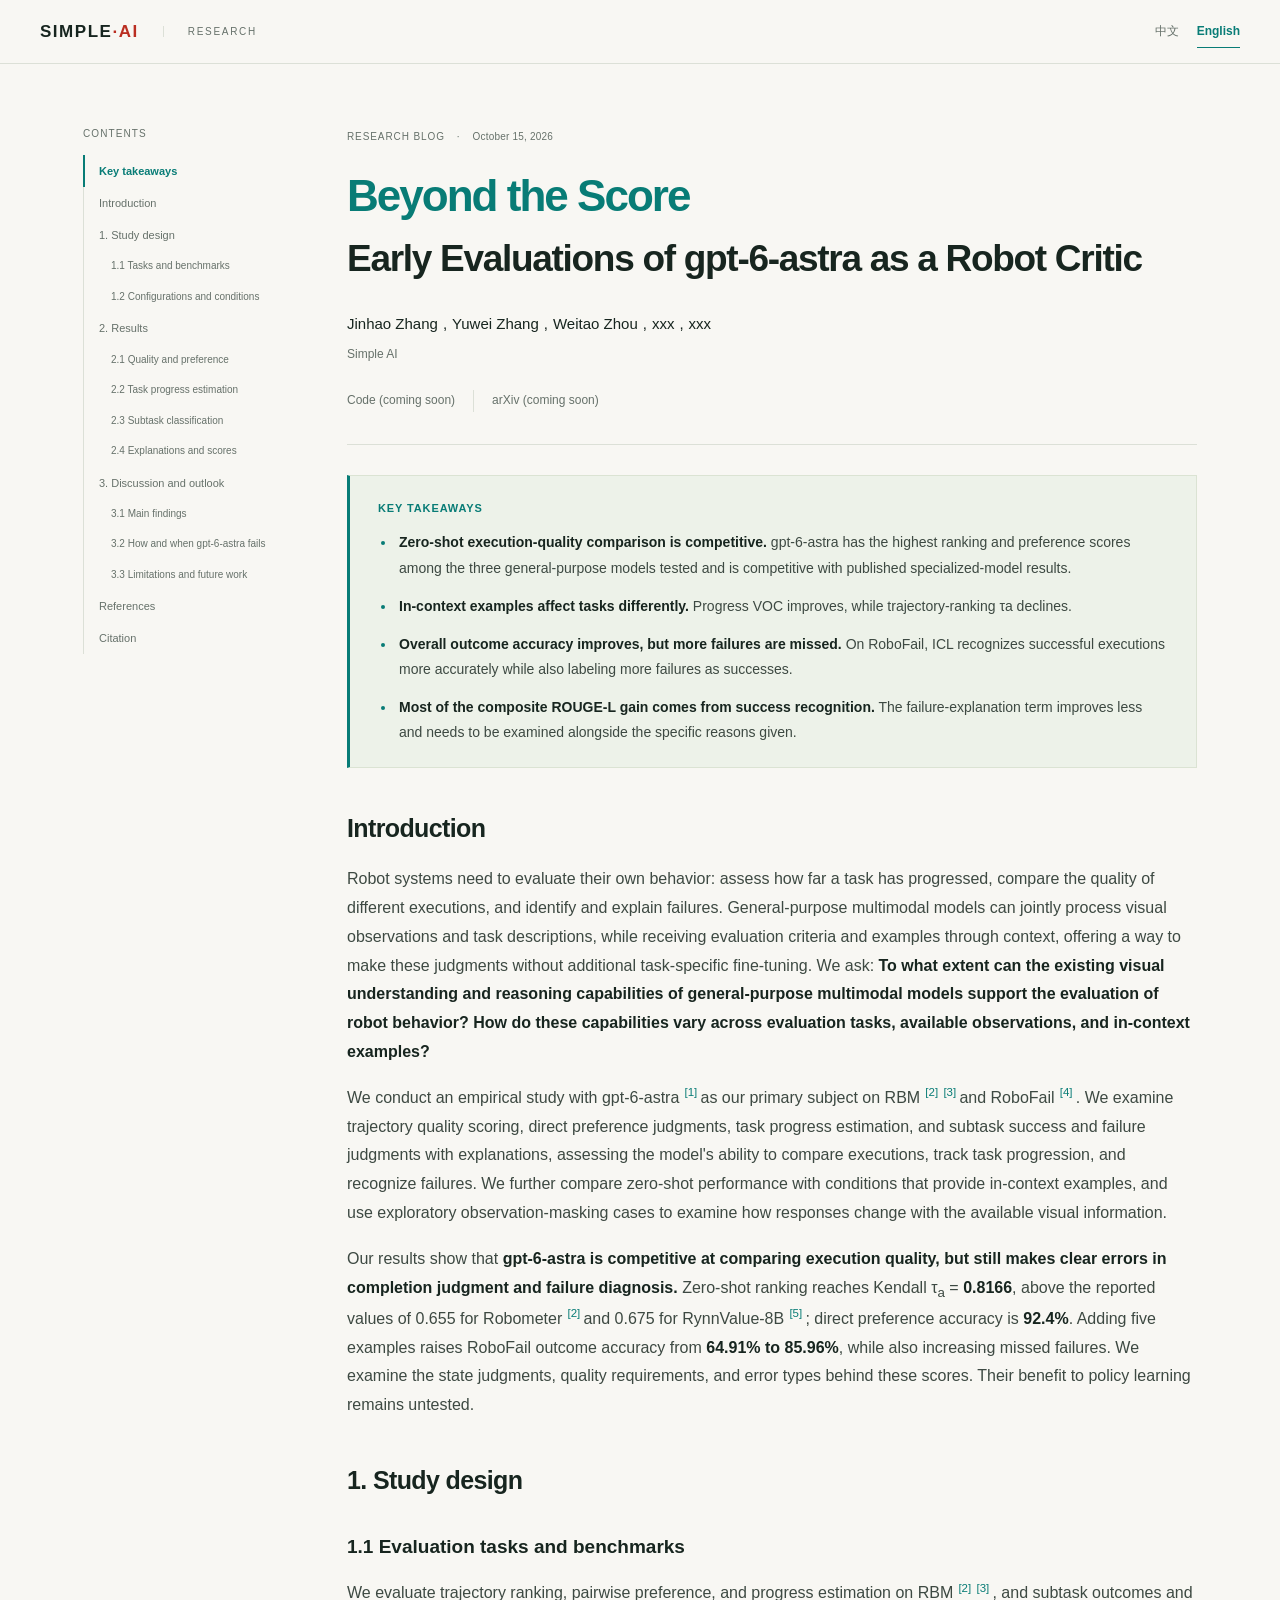
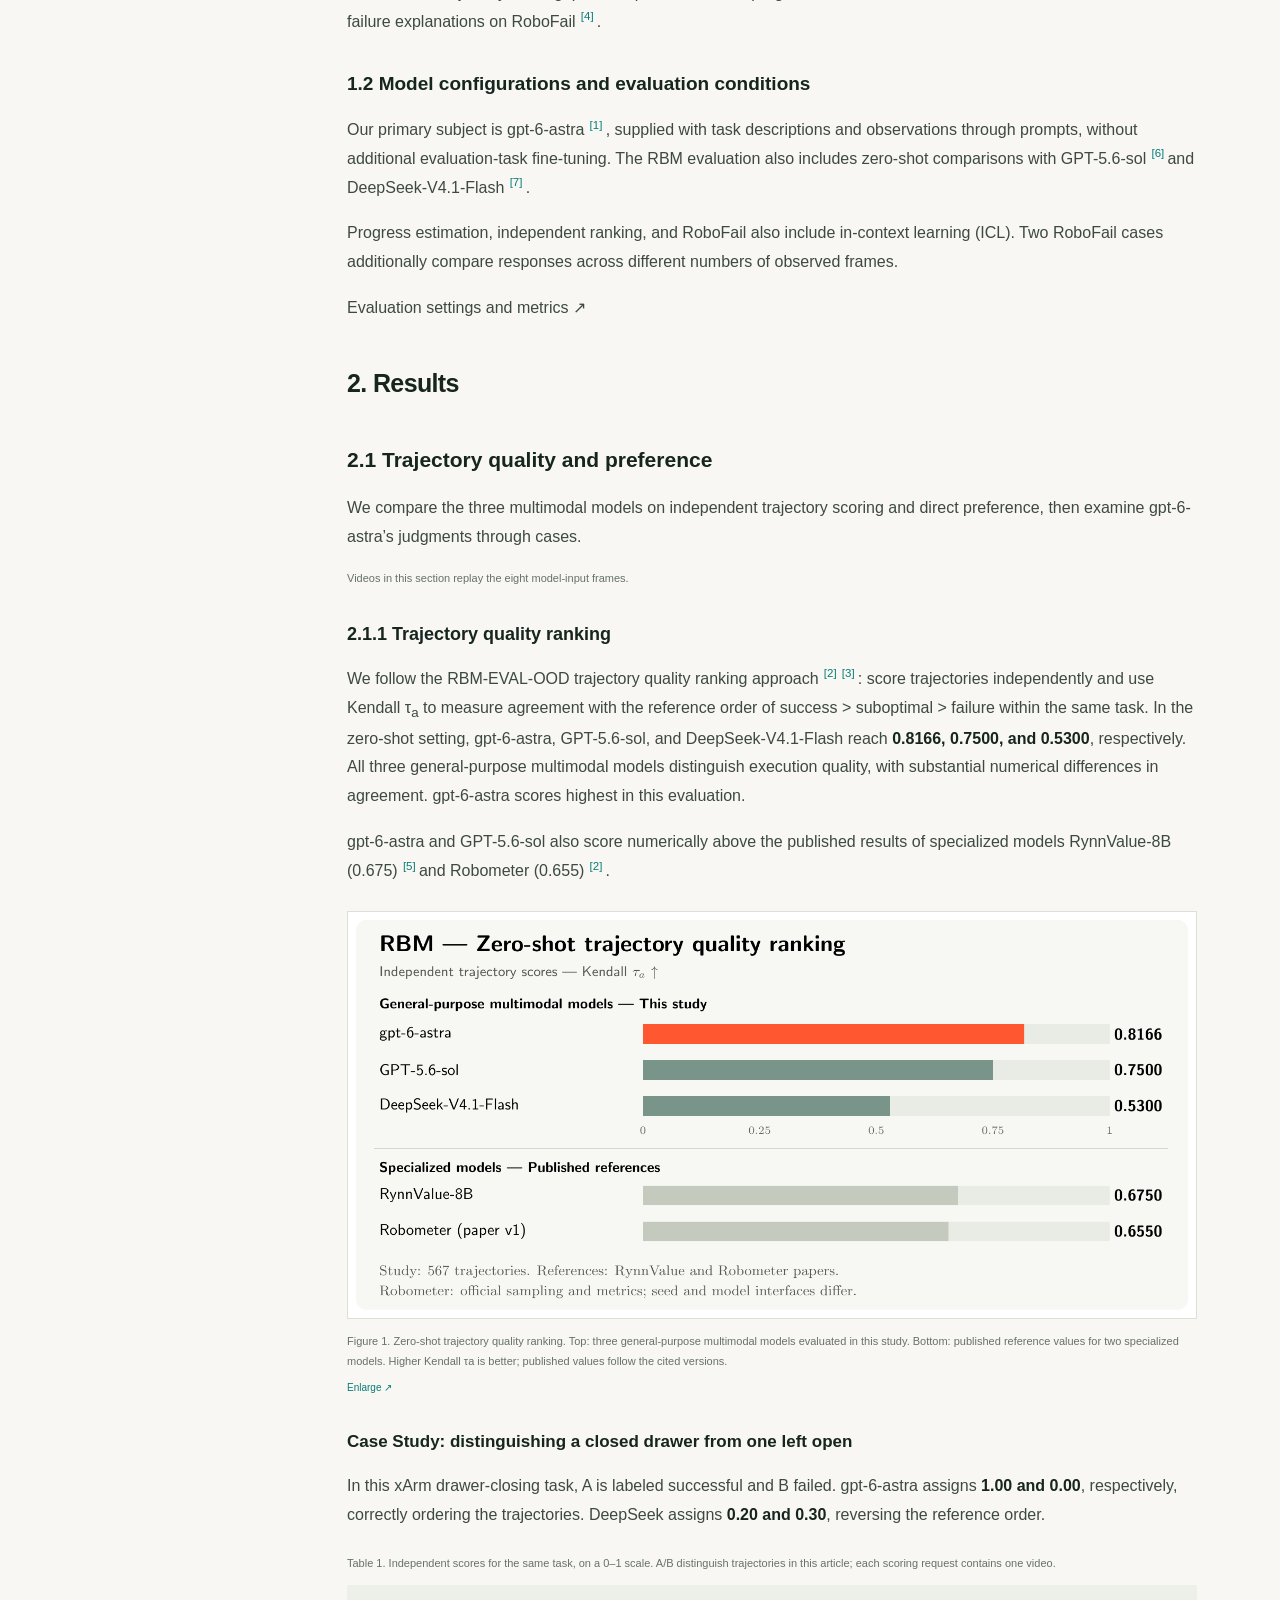
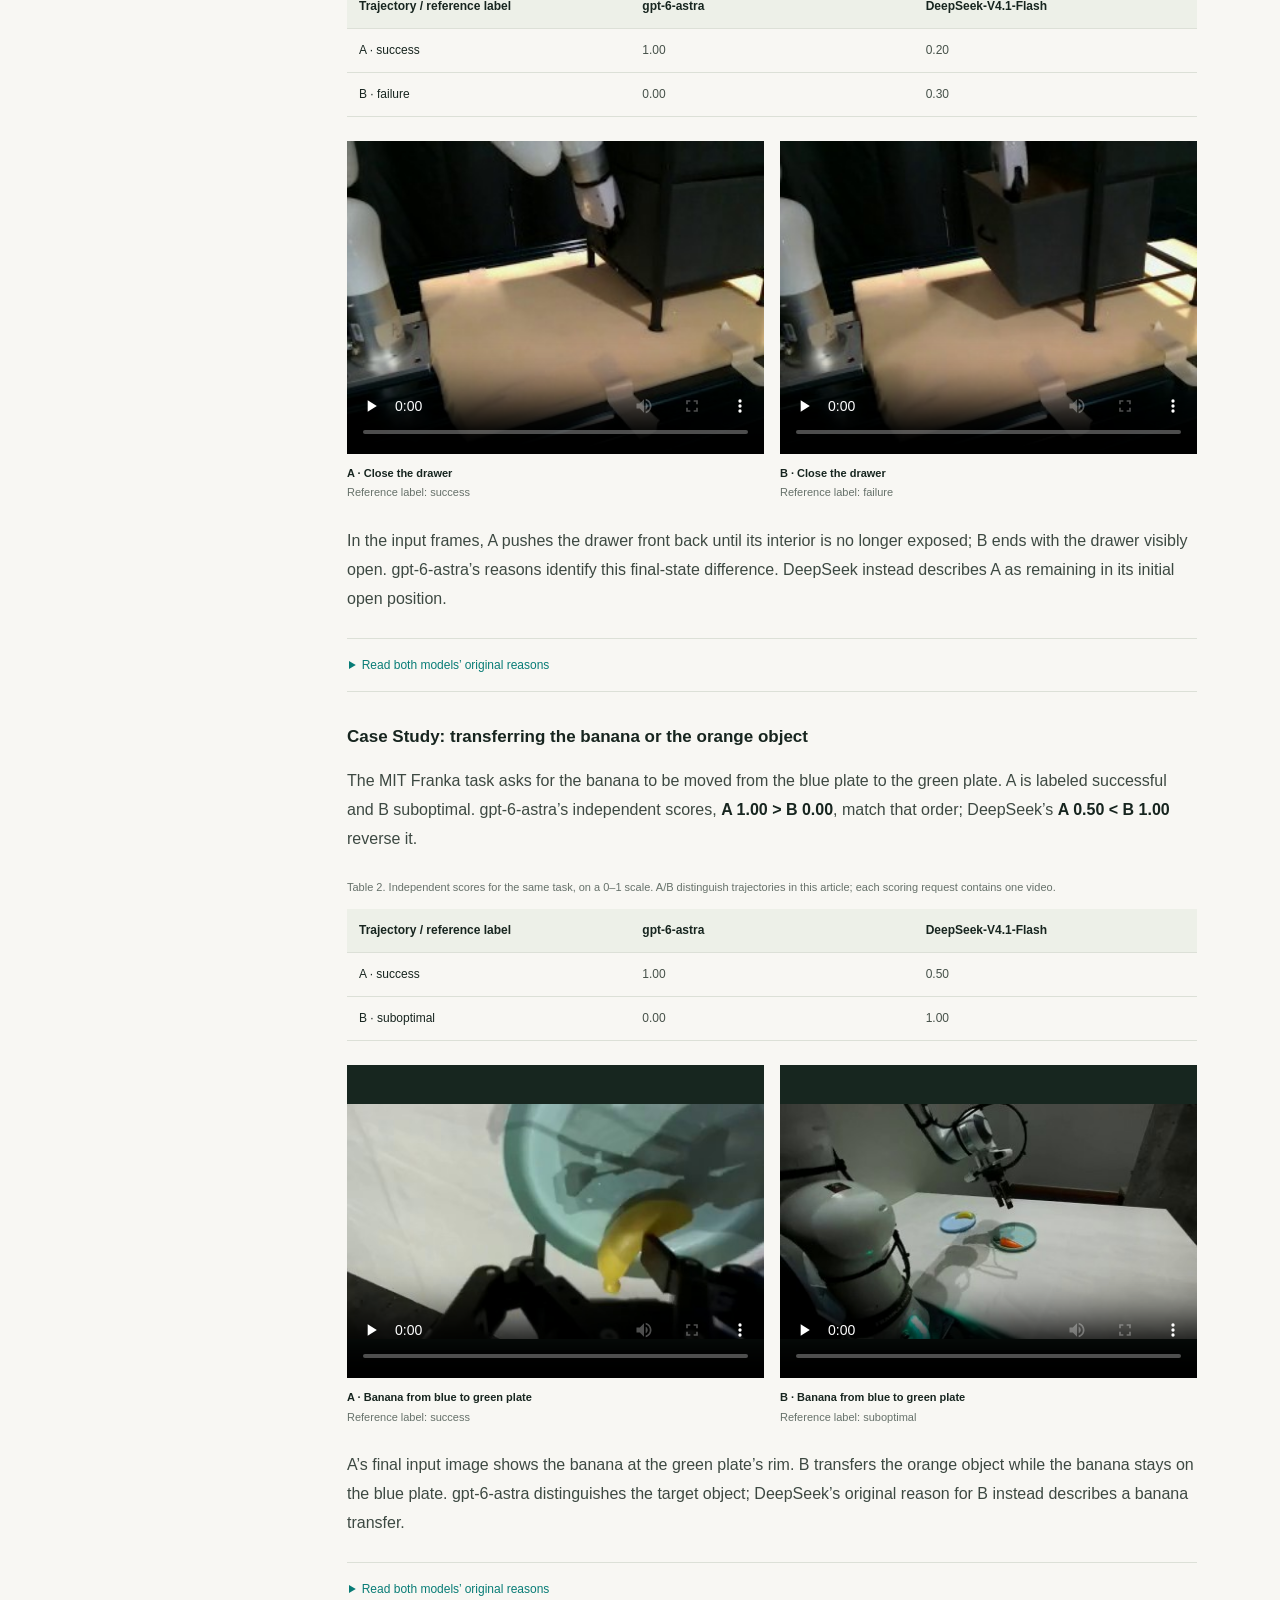
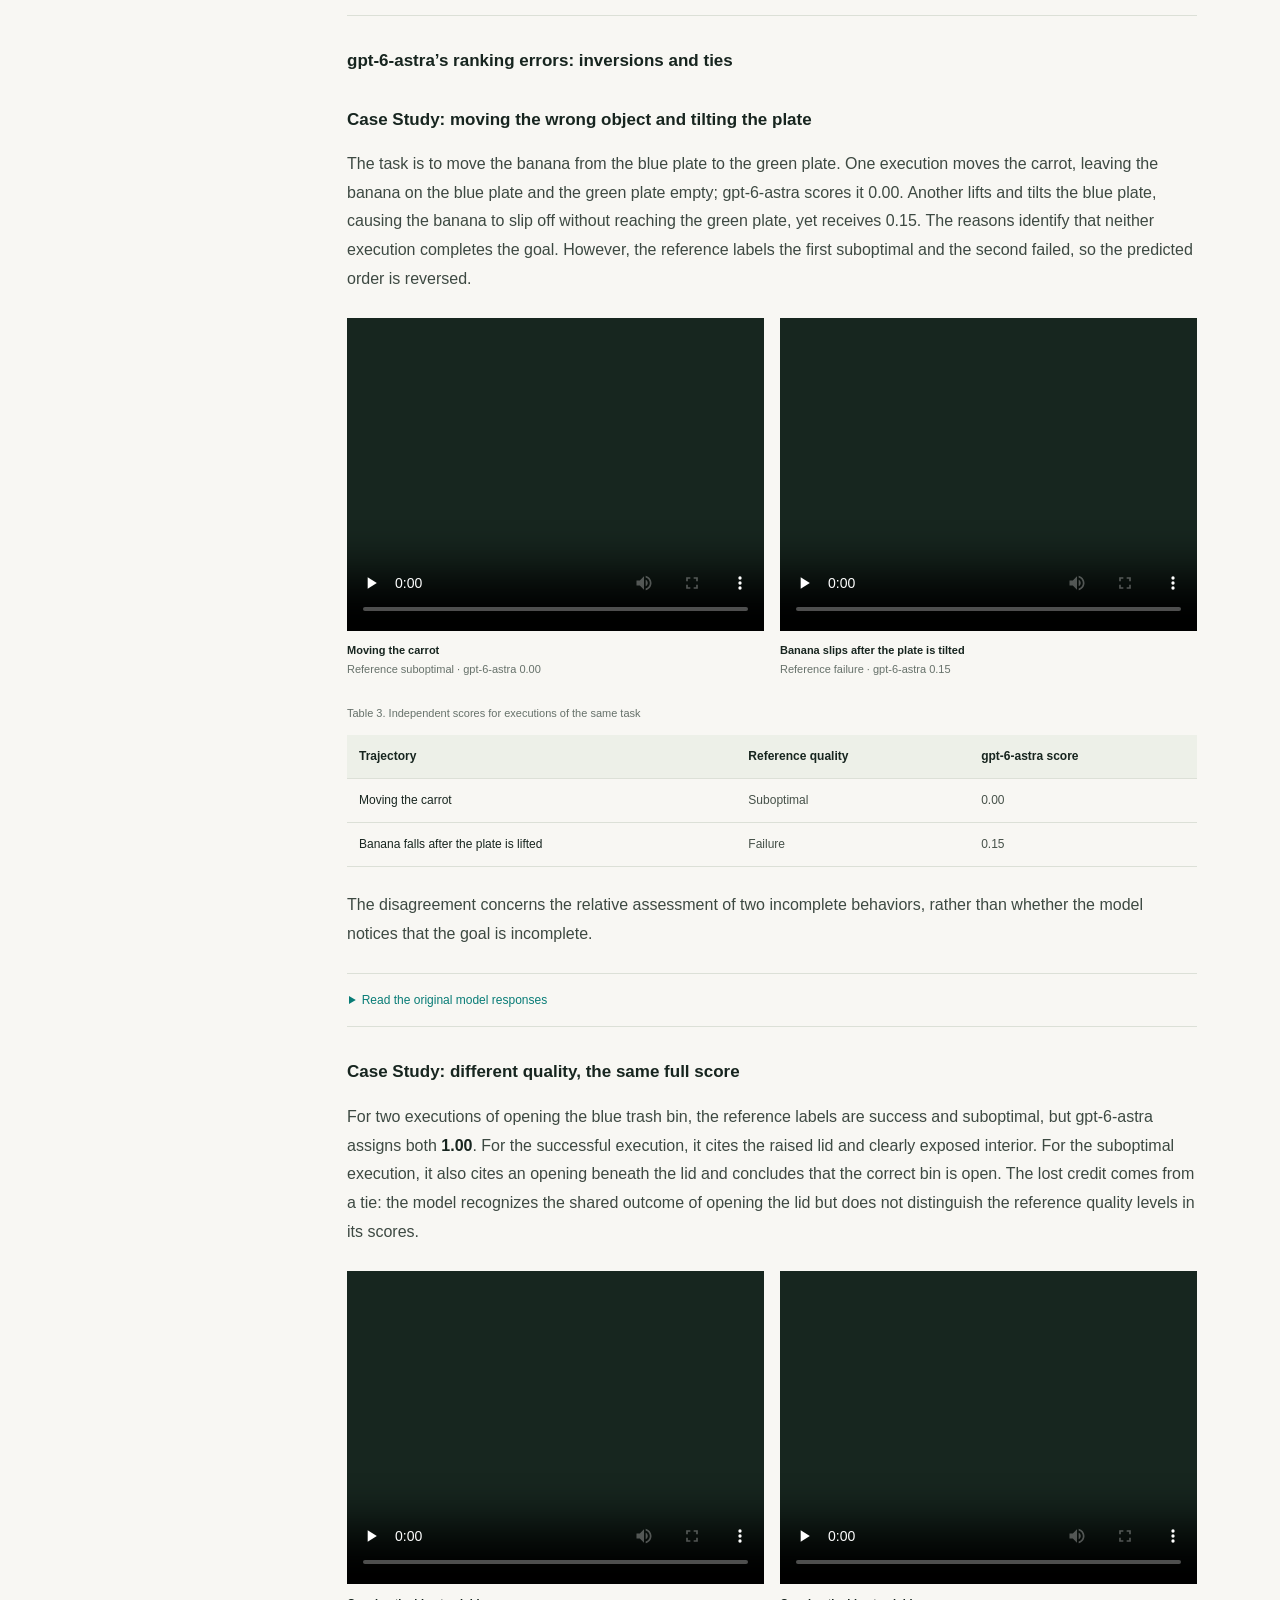
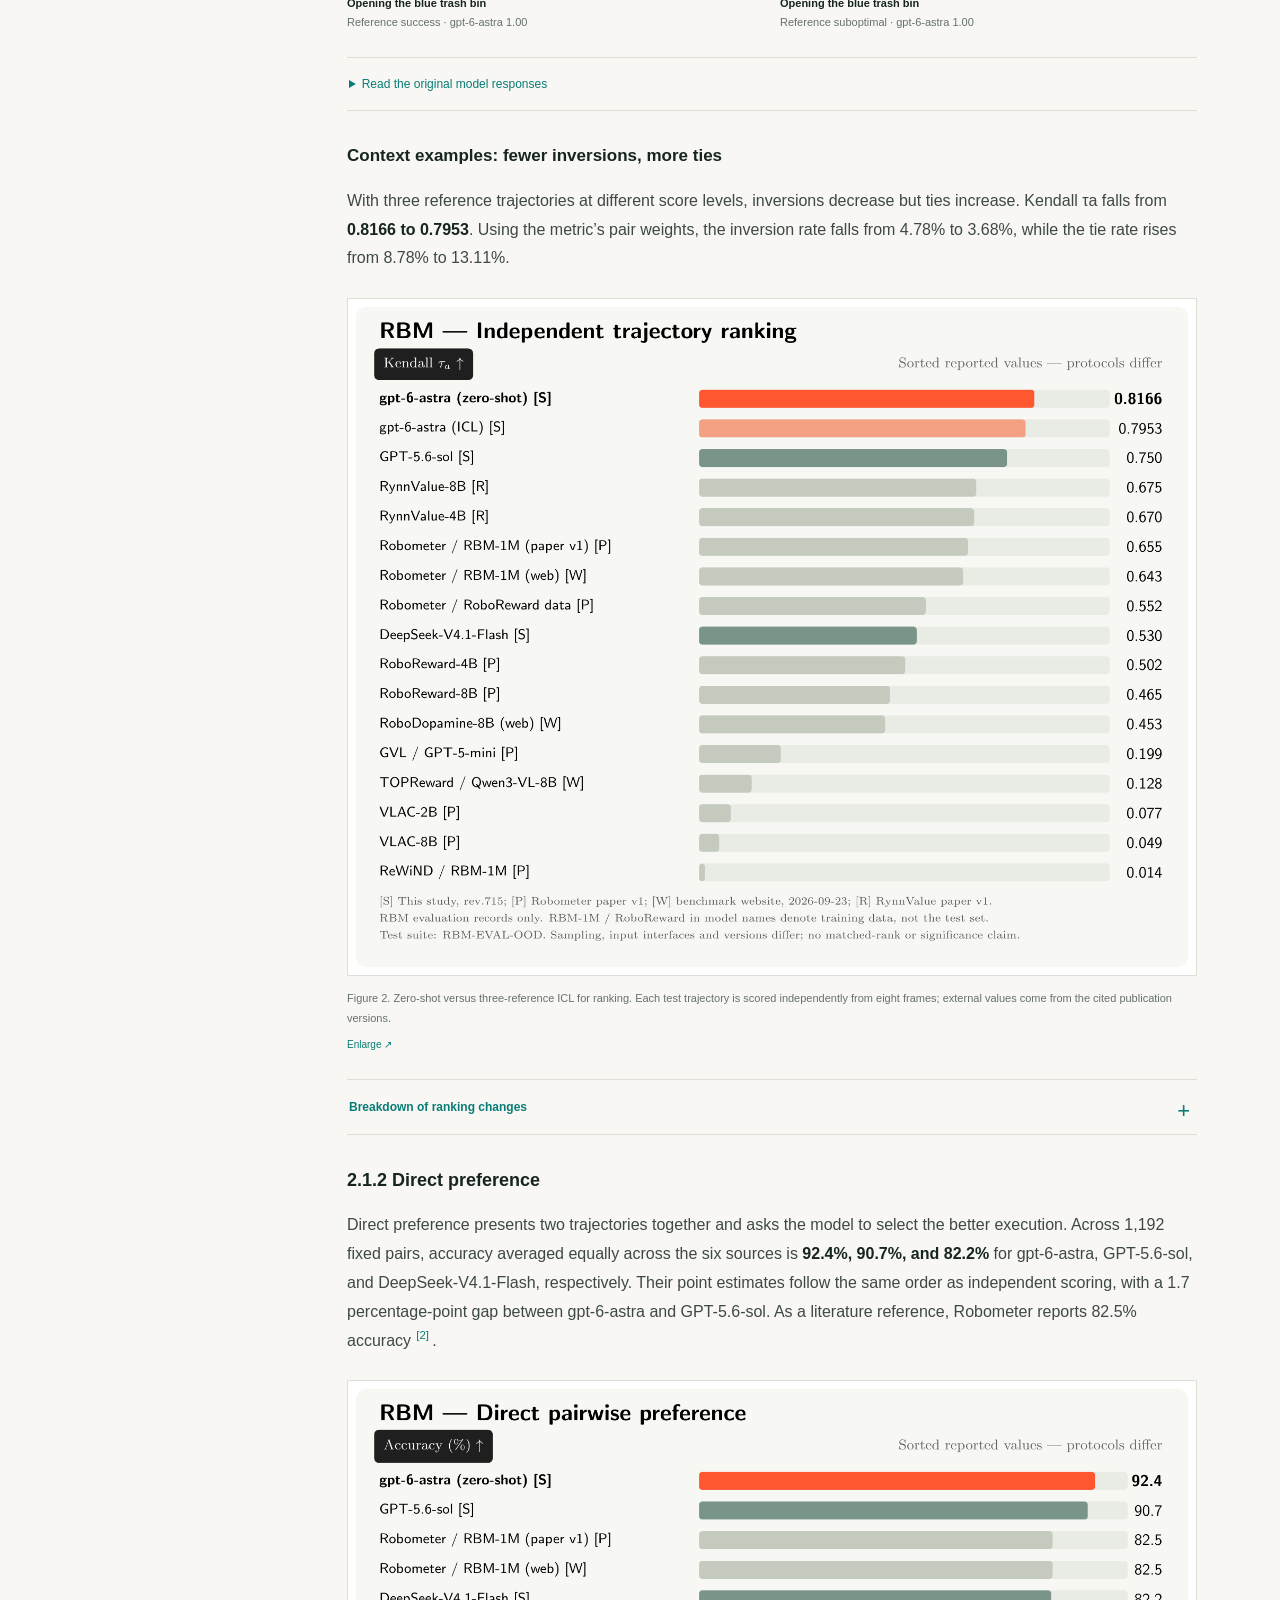
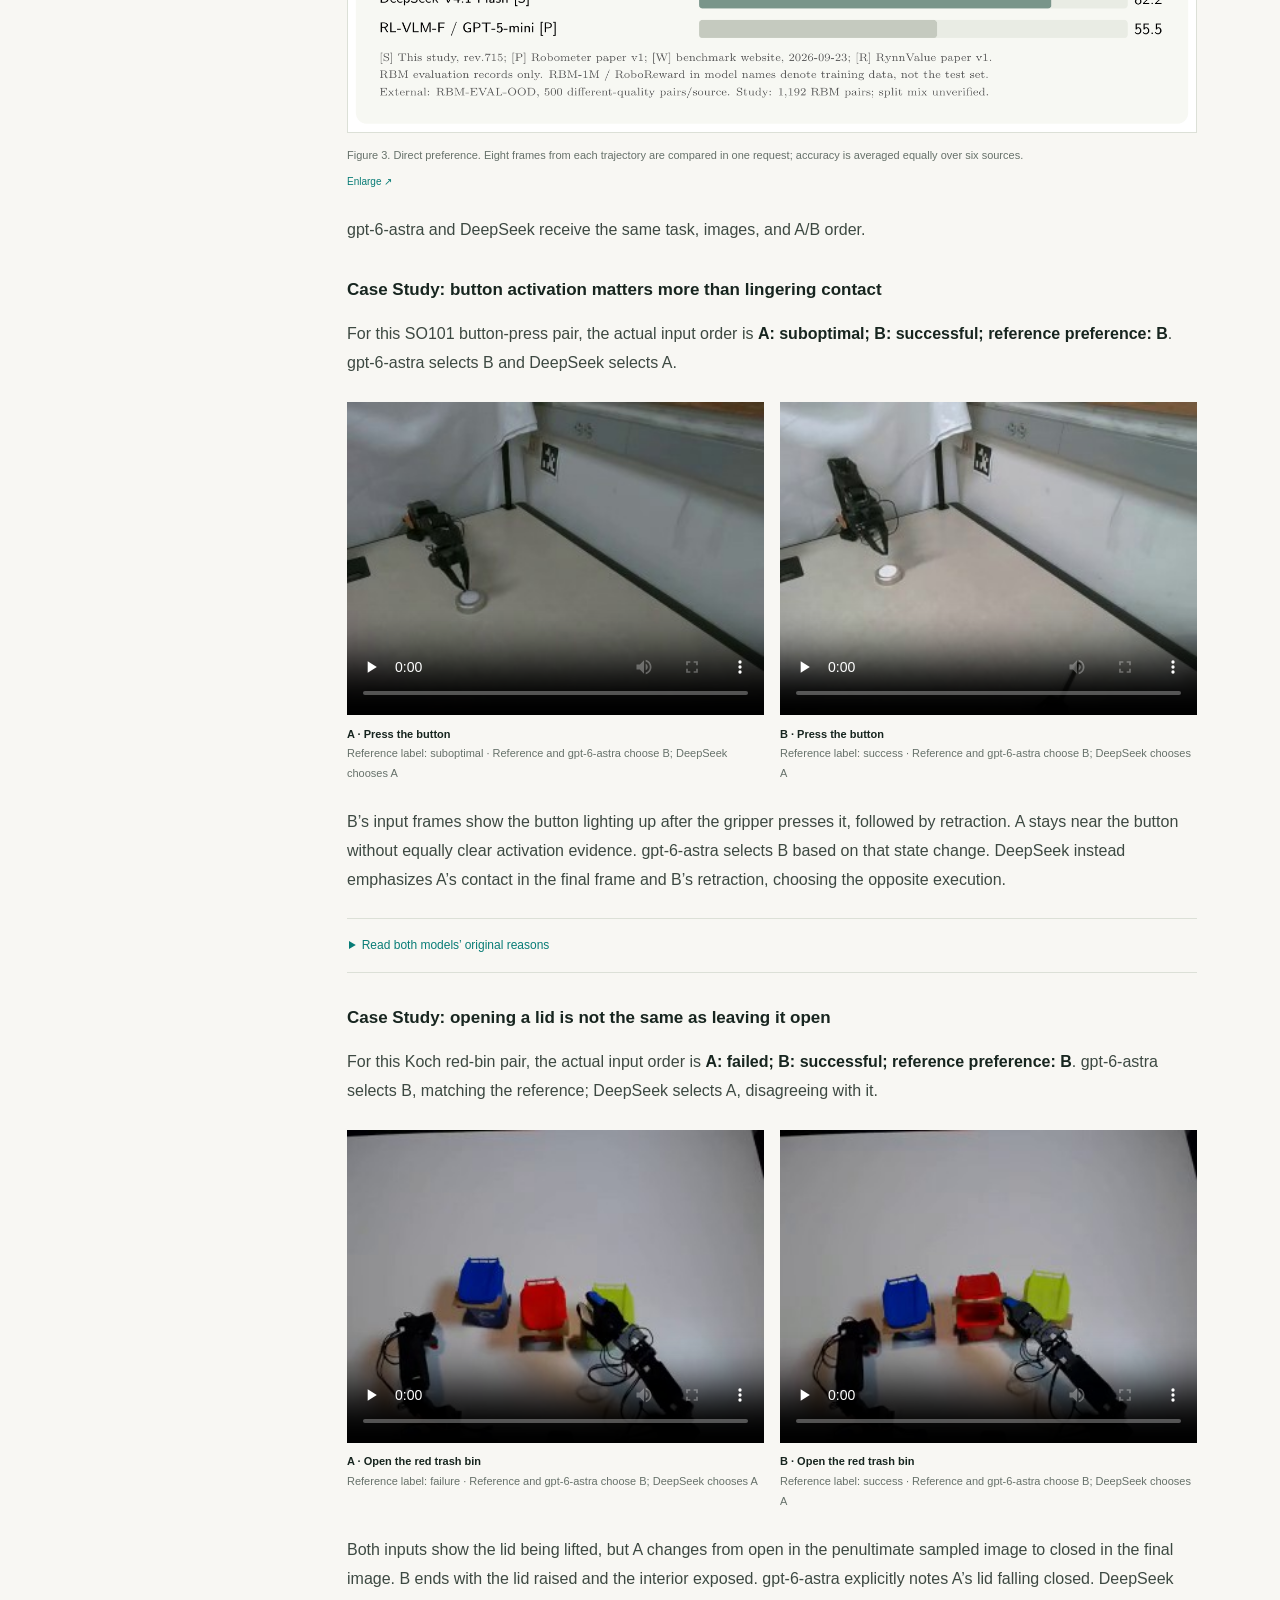
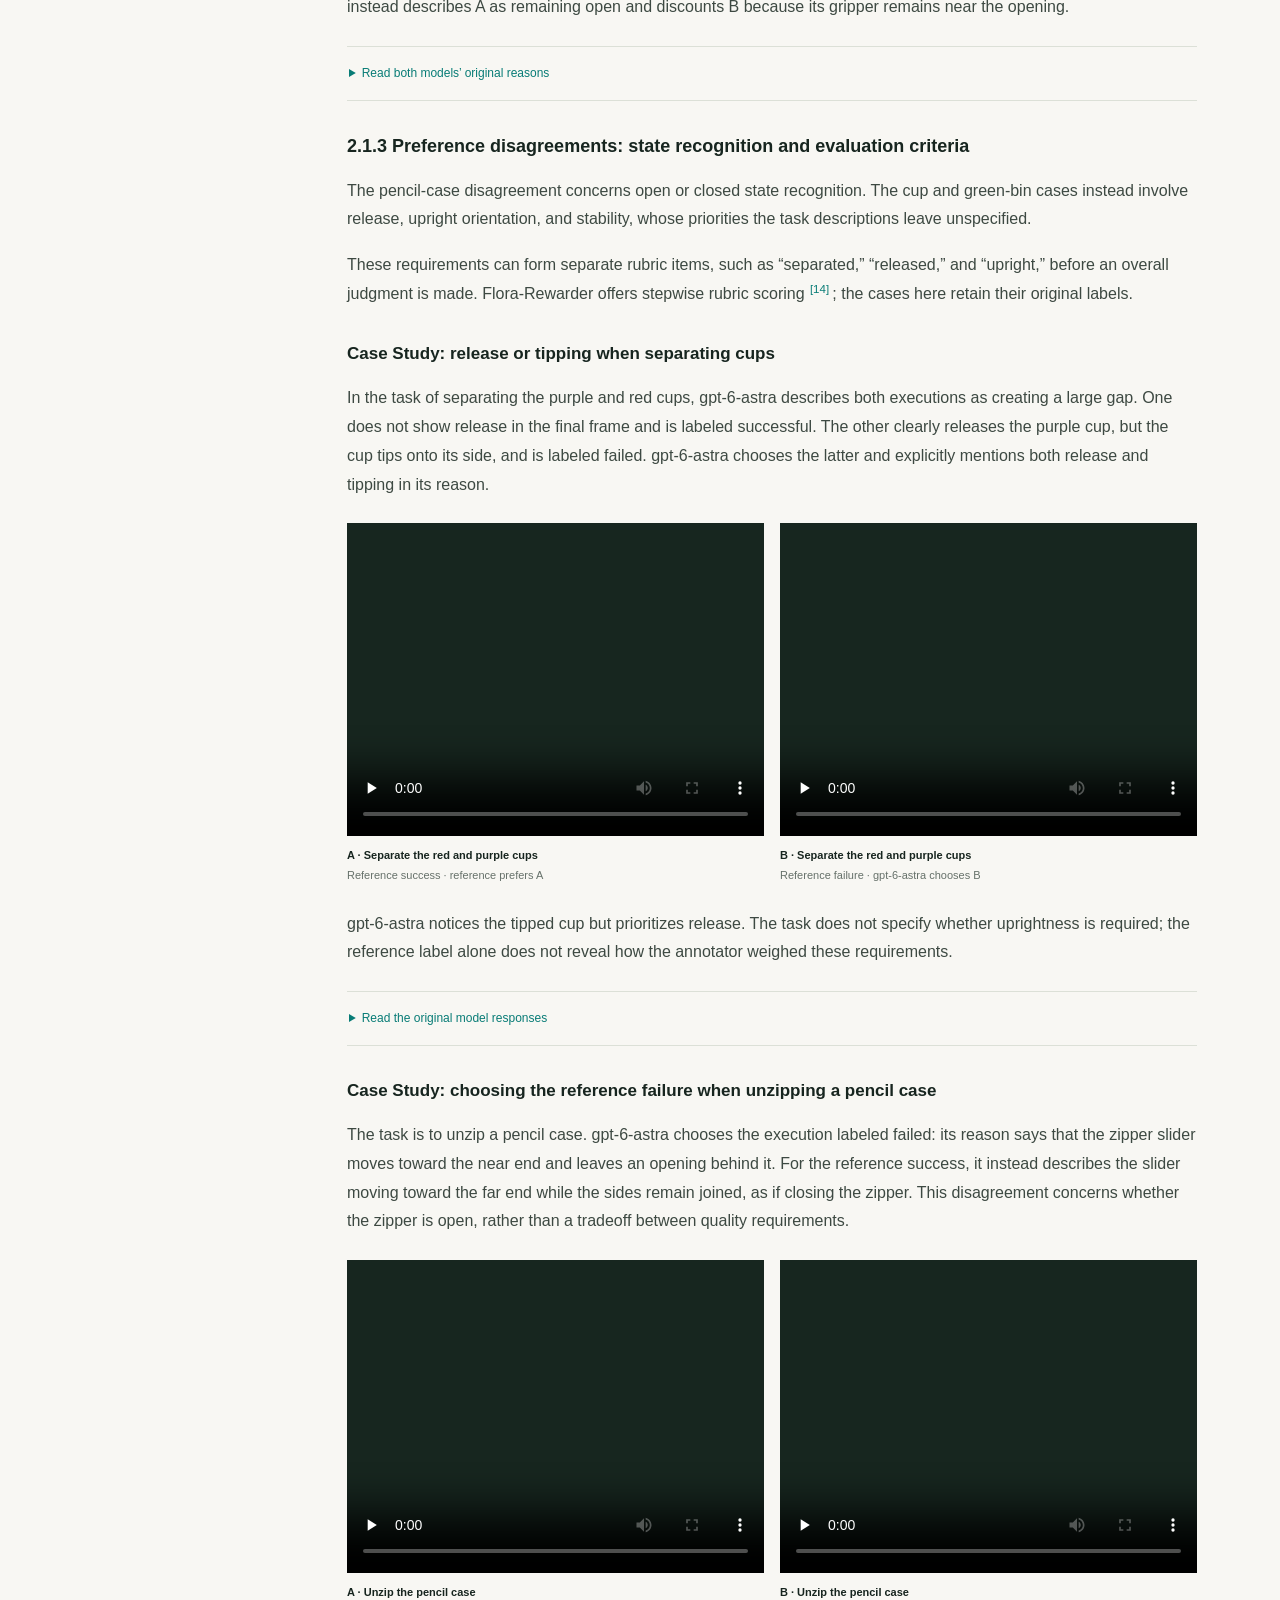
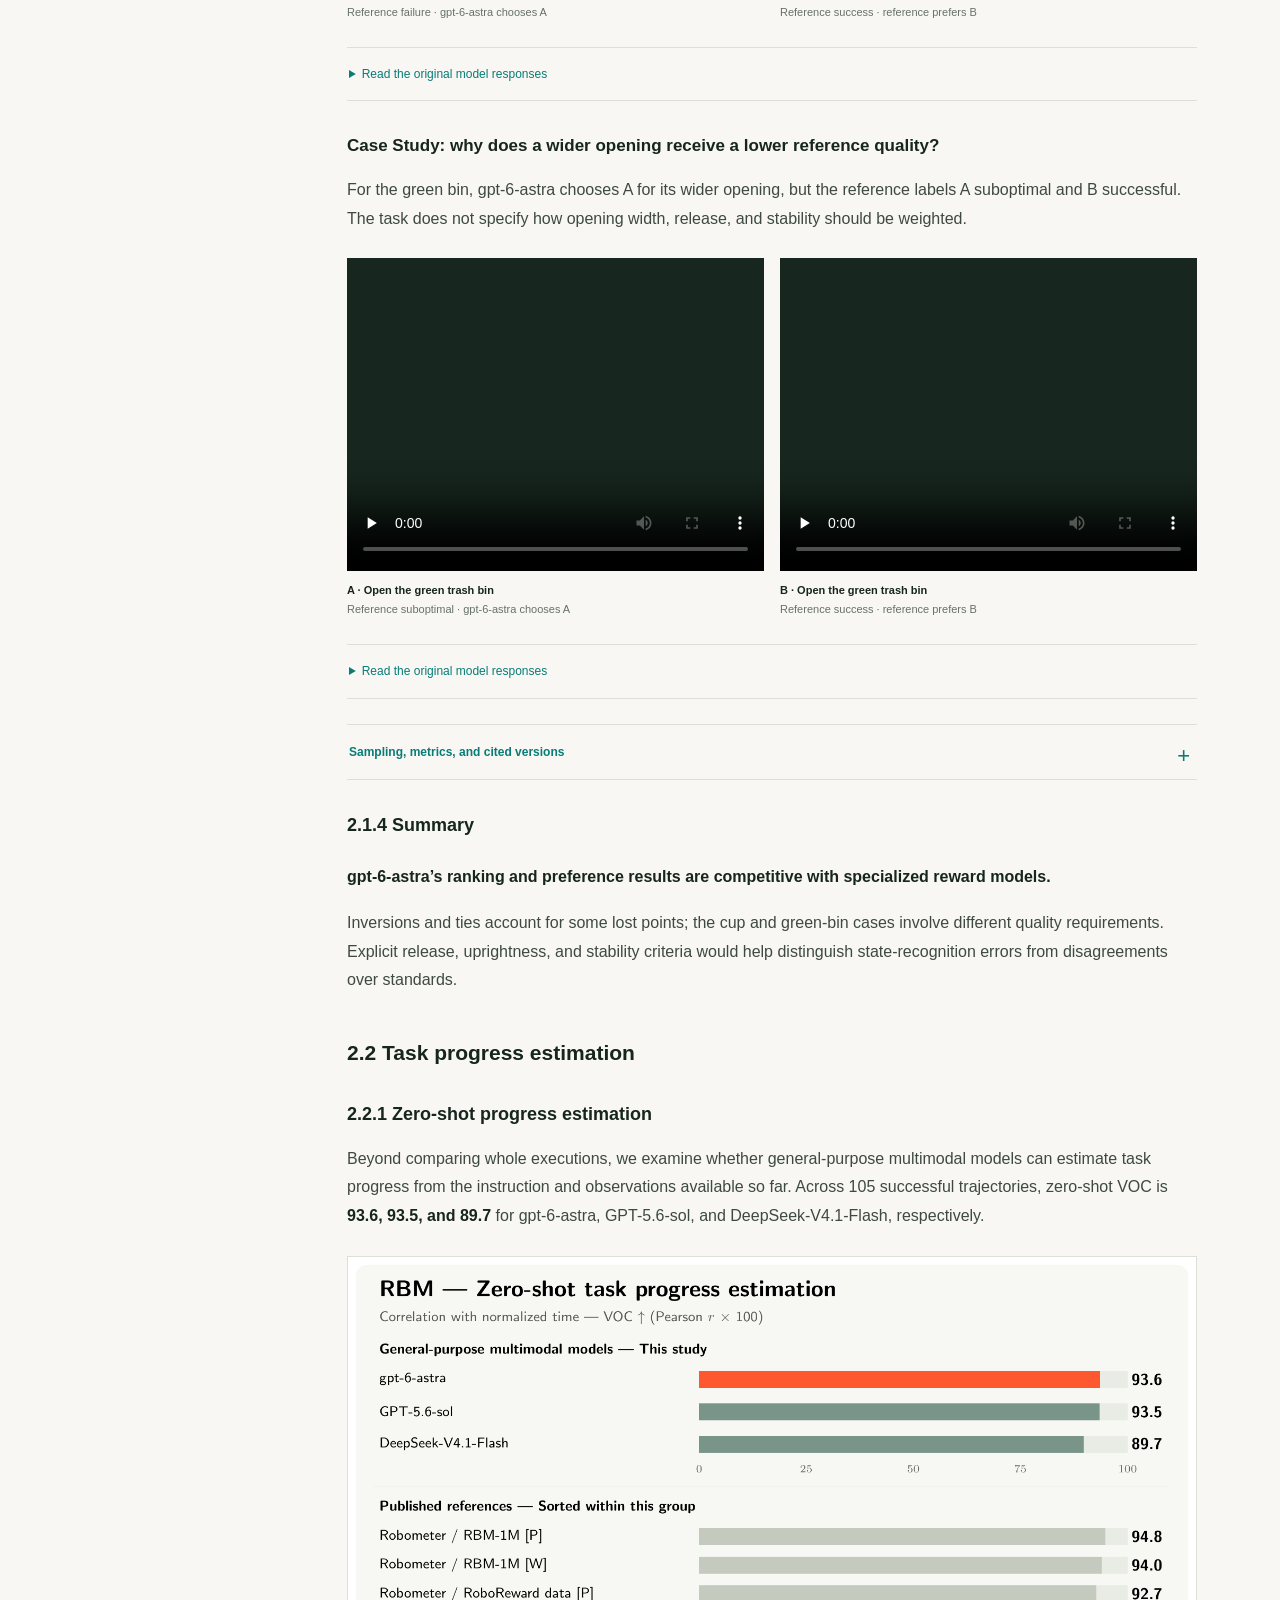
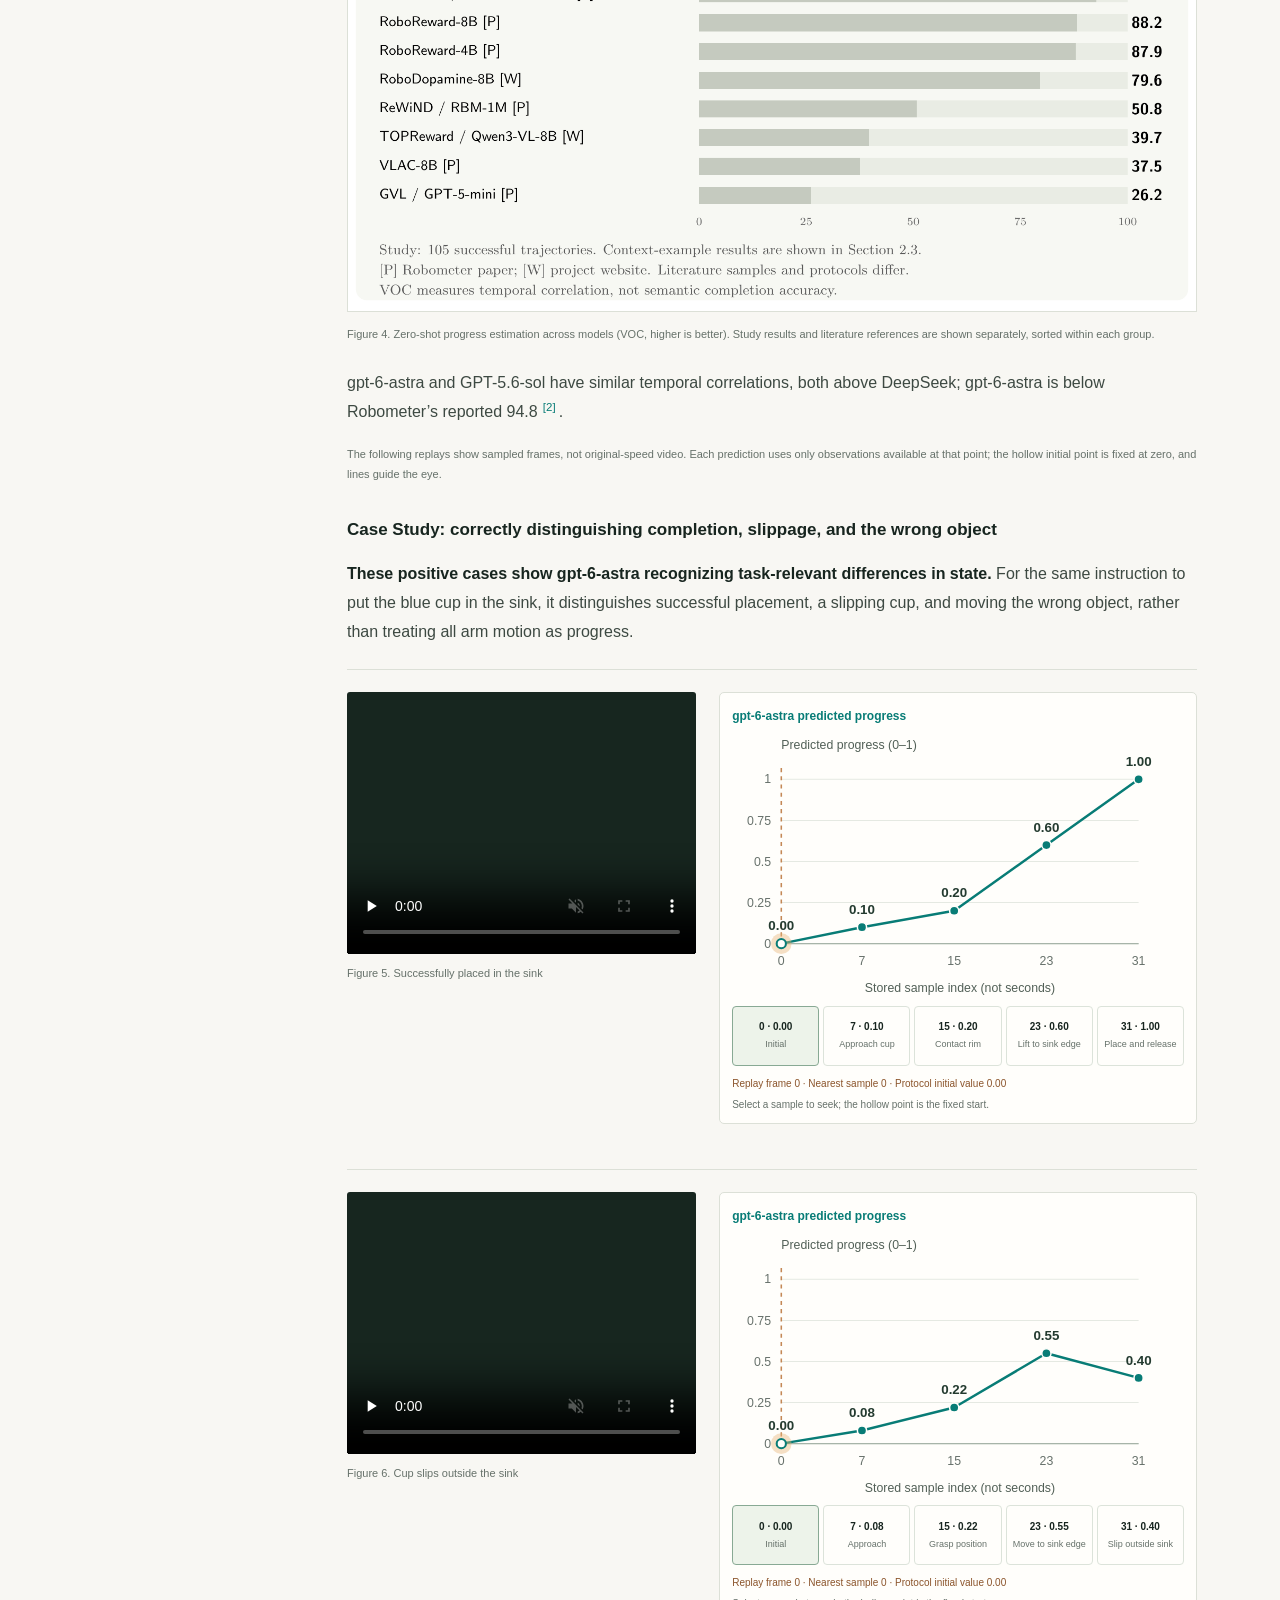
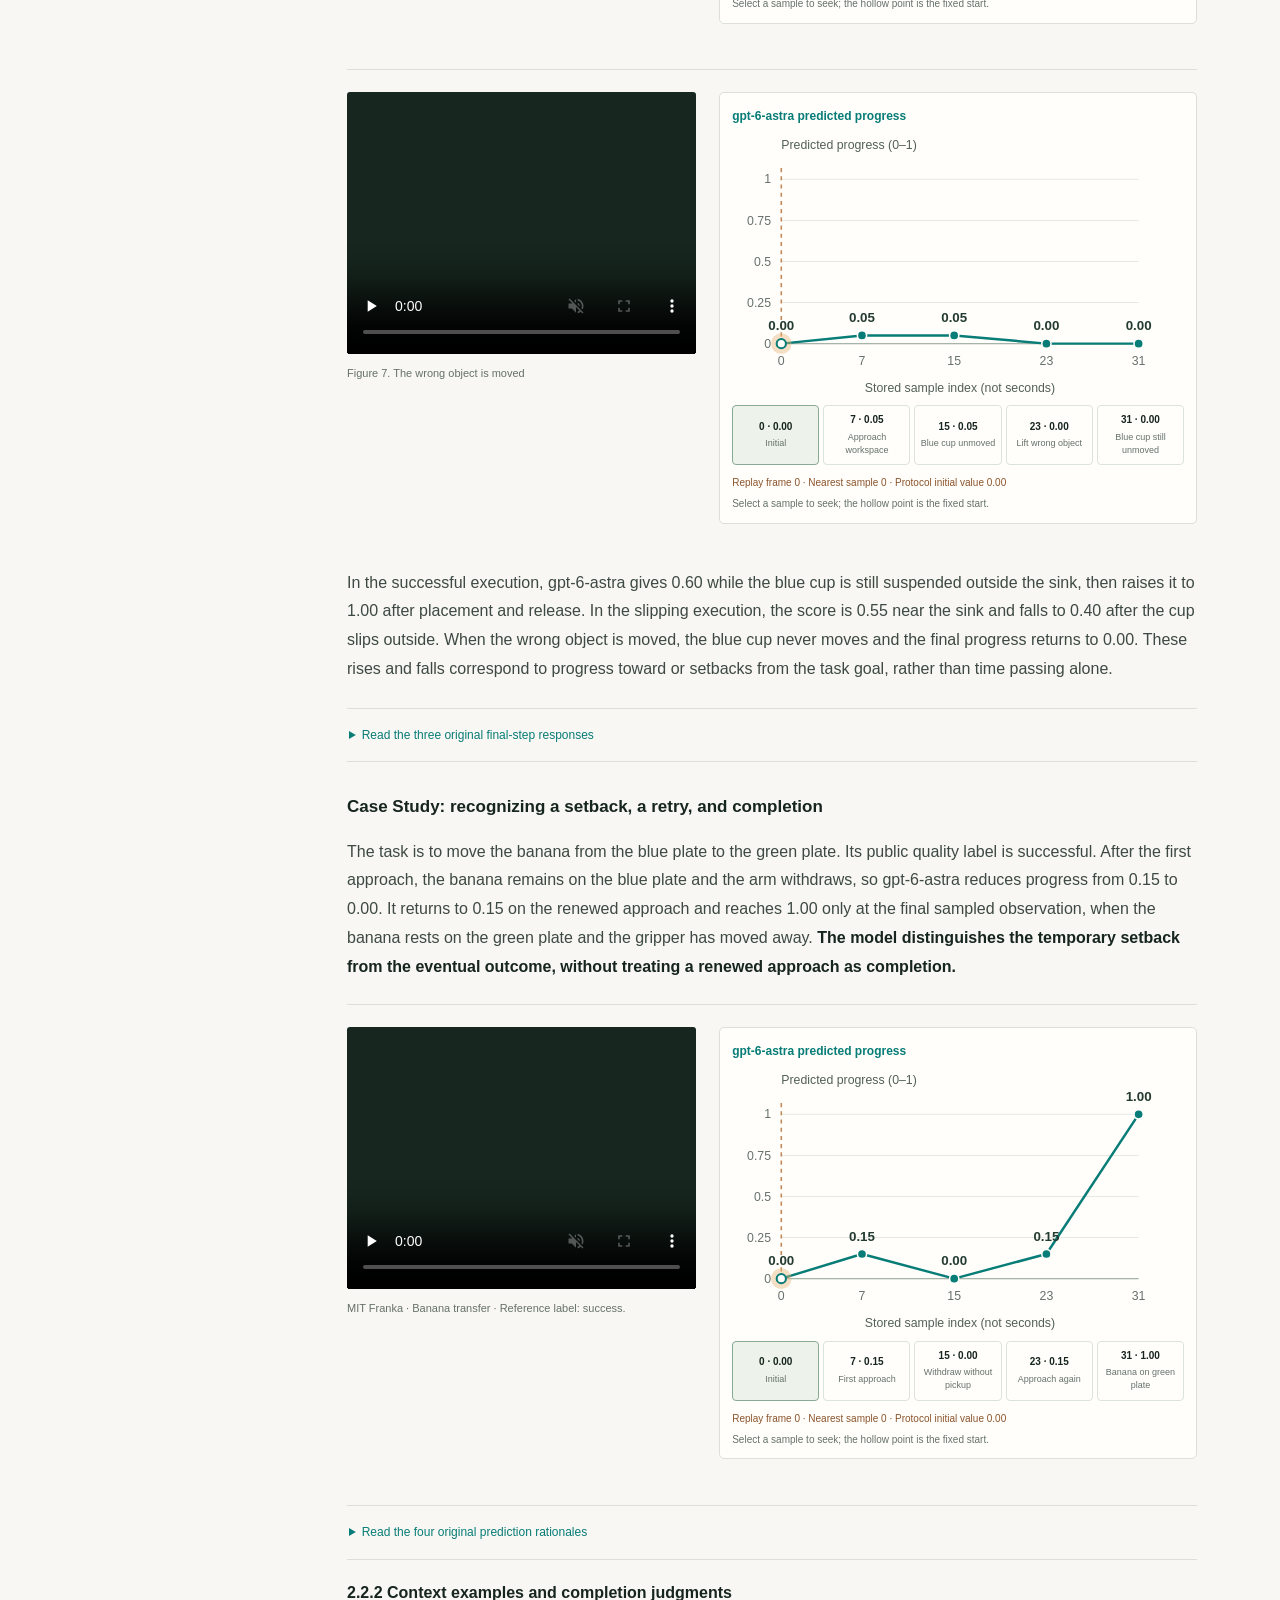
==== en.html @ f00663b4 "Focus section 3.2 on three concrete critic failure modes" ====
<!doctype html>
<html lang="en">
<head>
<meta charset="utf-8">
<meta name="viewport" content="width=device-width,initial-scale=1">
<title>Beyond the Score: Early Evaluations of gpt-6-astra as a Robot Critic · Simple AI</title>
<meta name="description" content="Offline evaluations of gpt-6-astra as a robot critic: trajectory quality, progress estimation, failure diagnosis, context examples, and limitations.">
<meta name="theme-color" content="#f8f7f3">
<meta name="citation_author" content="Jinhao Zhang">
<meta name="citation_author" content="Yuwei Zhang">
<meta name="citation_author" content="Weitao Zhou">
<meta property="og:title" content="Beyond the Score: Early Evaluations of gpt-6-astra as a Robot Critic">
<meta property="og:description" content="Offline evaluations of gpt-6-astra as a robot critic: trajectory quality, progress estimation, failure diagnosis, context examples, and limitations.">
<meta property="og:type" content="article">
<link rel="alternate" hreflang="zh-CN" href="index.html">
<link rel="alternate" hreflang="en" href="en.html">
<link rel="icon" href="assets/favicon.svg" type="image/svg+xml">
<link rel="stylesheet" href="blog.css">
<script src="blog.js" defer>
</script>
</head>
<body>
<a class="skip" href="#takeaways">Skip to article</a>
<header class="header">
<div class="wrap header-inner">
<a class="brand" href="#top" aria-label="Simple AI">SIMPLE<span>·AI</span>
</a>
<span class="research">RESEARCH</span>
<nav class="language-switch" aria-label="Language">
<a data-language-link href="index.html" lang="zh-CN" hreflang="zh-CN">中文</a>
<a data-language-link href="en.html" lang="en" hreflang="en" aria-current="page">English</a>
</nav>
</div>
</header>
<div id="reading-progress" aria-hidden="true">
</div>
<main id="top">
<div class="wrap article-shell">
<aside class="toc" aria-label="Table of contents">
<p>Contents</p>
<nav>
<a class="" href="#takeaways">Key takeaways</a>
<a class="" href="#overview">Introduction</a>
<a class="" href="#setup">1. Study design</a>
<a class="subsection" href="#benchmark-choice">1.1 Tasks and benchmarks</a>
<a class="subsection" href="#comparison-protocol">1.2 Configurations and conditions</a>
<a class="" href="#results">2. Results</a>
<a class="subsection" href="#quality-results">2.1 Quality and preference</a>
<a class="subsection" href="#progress-results">2.2 Task progress estimation</a>
<a class="subsection" href="#failure">2.3 Subtask classification</a>
<a class="subsection" href="#explanations">2.4 Explanations and scores</a>
<a class="" href="#outlook">3. Discussion and outlook</a>
<a class="subsection" href="#conclusions">3.1 Main findings</a>
<a class="subsection" href="#failure-modes">3.2 How and when gpt-6-astra fails</a>
<a class="subsection" href="#limitations">3.3 Limitations and future work</a>
<a class="" href="#resources">References</a>
<a class="" href="#citation">Citation</a>
</nav>
</aside>
<article class="article">
<header class="article-title">
<p class="publication-meta">RESEARCH BLOG <span>·</span> <time datetime="2026-10-15">October 15, 2026</time>
</p>
<h1>
<span class="title-name">Beyond the Score</span>
<span class="title-description">Early Evaluations of gpt-6-astra as a Robot Critic</span>
</h1>
<div class="author-block">
<p class="authors">
<span>Jinhao Zhang</span>, <span>Yuwei Zhang</span>, <span>Weitao Zhou</span>, <span>xxx</span>, <span>xxx</span>
</p>
<p class="organization">Simple AI</p>
</div>
<div class="publication-links" aria-label="Research materials">
<span class="unreleased">Code <small>(coming soon)</small>
</span>
<span class="unreleased">arXiv <small>(coming soon)</small>
</span>
</div>
</header>
<section id="takeaways" class="key-takeaways" data-toc>
<h2>Key takeaways</h2>
<ul>
<li>
<strong>Zero-shot execution-quality comparison is competitive.</strong> gpt-6-astra has the highest ranking and preference scores among the three general-purpose models tested and is competitive with published specialized-model results.</li>
<li>
<strong>In-context examples affect tasks differently.</strong> Progress VOC improves, while trajectory-ranking τa declines.</li>
<li>
<strong>Overall outcome accuracy improves, but more failures are missed.</strong> On RoboFail, ICL recognizes successful executions more accurately while also labeling more failures as successes.</li>
<li>
<strong>Most of the composite ROUGE-L gain comes from success recognition.</strong> The failure-explanation term improves less and needs to be examined alongside the specific reasons given.</li>
</ul>
</section>
<section id="overview" class="" data-toc>
<h2>Introduction</h2>
<p class="">Robot systems need to evaluate their own behavior: assess how far a task has progressed, compare the quality of different executions, and identify and explain failures. General-purpose multimodal models can jointly process visual observations and task descriptions, while receiving evaluation criteria and examples through context, offering a way to make these judgments without additional task-specific fine-tuning. We ask: <strong>To what extent can the existing visual understanding and reasoning capabilities of general-purpose multimodal models support the evaluation of robot behavior? How do these capabilities vary across evaluation tasks, available observations, and in-context examples?</strong>
</p>
<p class="">We conduct an empirical study with gpt-6-astra<sup class="citation">
<a href="#ref-astra" aria-label="OpenAI: gpt-6-astra">[1]</a>
</sup> as our primary subject on RBM<sup class="citation">
<a href="#ref-robometer" aria-label="Robometer">[2]</a>
</sup>
<sup class="citation">
<a href="#ref-rbm" aria-label="RBM-EVAL-OOD">[3]</a>
</sup> and RoboFail<sup class="citation">
<a href="#ref-reflect" aria-label="REFLECT / RoboFail">[4]</a>
</sup>. We examine trajectory quality scoring, direct preference judgments, task progress estimation, and subtask success and failure judgments with explanations, assessing the model's ability to compare executions, track task progression, and recognize failures. We further compare zero-shot performance with conditions that provide in-context examples, and use exploratory observation-masking cases to examine how responses change with the available visual information.</p>
<p class="">Our results show that <strong>gpt-6-astra is competitive at comparing execution quality, but still makes clear errors in completion judgment and failure diagnosis.</strong> Zero-shot ranking reaches Kendall τ<sub>a</sub> = <strong>0.8166</strong>, above the reported values of 0.655 for Robometer<sup class="citation">
<a href="#ref-robometer" aria-label="Robometer">[2]</a>
</sup> and 0.675 for RynnValue-8B<sup class="citation">
<a href="#ref-rynnvalue" aria-label="RynnValue">[5]</a>
</sup>; direct preference accuracy is <strong>92.4%</strong>. Adding five examples raises RoboFail outcome accuracy from <strong>64.91% to 85.96%</strong>, while also increasing missed failures. We examine the state judgments, quality requirements, and error types behind these scores. Their benefit to policy learning remains untested.</p>
</section>
<section id="setup" class="" data-toc>
<h2>1. Study design</h2>
<h3 id="benchmark-choice" data-toc>1.1 Evaluation tasks and benchmarks</h3>
<p class="">We evaluate trajectory ranking, pairwise preference, and progress estimation on RBM<sup class="citation">
<a href="#ref-robometer" aria-label="Robometer">[2]</a>
</sup>
<sup class="citation">
<a href="#ref-rbm" aria-label="RBM-EVAL-OOD">[3]</a>
</sup>, and subtask outcomes and failure explanations on RoboFail<sup class="citation">
<a href="#ref-reflect" aria-label="REFLECT / RoboFail">[4]</a>
</sup>.</p>
<h3 id="comparison-protocol" data-toc>1.2 Model configurations and evaluation conditions</h3>
<p class="">Our primary subject is gpt-6-astra<sup class="citation">
<a href="#ref-astra" aria-label="OpenAI: gpt-6-astra">[1]</a>
</sup>, supplied with task descriptions and observations through prompts, without additional evaluation-task fine-tuning. The RBM evaluation also includes zero-shot comparisons with GPT-5.6-sol<sup class="citation">
<a href="#ref-sol" aria-label="OpenAI: GPT-5.6 Sol">[6]</a>
</sup> and DeepSeek-V4.1-Flash<sup class="citation">
<a href="#ref-deepseek" aria-label="DeepSeek-V4.1-Flash">[7]</a>
</sup>.</p>
<p class="">Progress estimation, independent ranking, and RoboFail also include in-context learning (ICL). Two RoboFail cases additionally compare responses across different numbers of observed frames.</p>
<p class="">
<a href="#metrics">Evaluation settings and metrics ↗</a>
</p>
</section>
<section id="results" class="" data-toc>
<h2>2. Results</h2>
<section id="quality-results" class="result-topic" data-toc>
<h3>2.1 Trajectory quality and preference</h3>
<p class="">We compare the three multimodal models on independent trajectory scoring and direct preference, then examine gpt-6-astra’s judgments through cases.</p>
<p id="rbm-replay-note" class="fine">Videos in this section replay the eight model-input frames.</p>
<h4 id="ranking-results" data-toc>2.1.1 Trajectory quality ranking</h4>
<p>We follow the RBM-EVAL-OOD trajectory quality ranking approach<sup class="citation">
<a href="#ref-robometer" aria-label="Robometer">[2]</a>
</sup>
<sup class="citation">
<a href="#ref-rbm" aria-label="RBM-EVAL-OOD">[3]</a>
</sup>: score trajectories independently and use Kendall τ<sub>a</sub> to measure agreement with the reference order of success &gt; suboptimal &gt; failure within the same task. In the zero-shot setting, gpt-6-astra, GPT-5.6-sol, and DeepSeek-V4.1-Flash reach <strong>0.8166, 0.7500, and 0.5300</strong>, respectively. All three general-purpose multimodal models distinguish execution quality, with substantial numerical differences in agreement. gpt-6-astra scores highest in this evaluation.</p>
<p>gpt-6-astra and GPT-5.6-sol also score numerically above the published results of specialized models RynnValue-8B (0.675)<sup class="citation">
<a href="#ref-rynnvalue" aria-label="RynnValue">[5]</a>
</sup> and Robometer (0.655)<sup class="citation">
<a href="#ref-robometer" aria-label="Robometer">[2]</a>
</sup>.</p>
<figure class="figure">
<button type="button" data-zoom aria-label="Zero-shot ranking of three general-purpose multimodal models and published specialized-model references">
<img loading="lazy" src="assets/figures/01_ranking_zero_shot.png" alt="Zero-shot ranking of three general-purpose multimodal models and published specialized-model references" width="1600" height="767">
</button>
<figcaption>Figure 1. Zero-shot trajectory quality ranking. Top: three general-purpose multimodal models evaluated in this study. Bottom: published reference values for two specialized models. Higher Kendall τa is better; published values follow the cited versions.<span class="zoom-label" aria-hidden="true">Enlarge ↗</span>
</figcaption>
</figure>

<div class="positive-case" data-positive-case="ranking-drawer">
<h5 class="case-title" id="ranking-drawer-case">Case Study: distinguishing a closed drawer from one left open</h5>
<p>In this xArm drawer-closing task, A is labeled successful and B failed. gpt-6-astra assigns <strong>1.00 and 0.00</strong>, respectively, correctly ordering the trajectories. DeepSeek assigns <strong>0.20 and 0.30</strong>, reversing the reference order.</p>
<div class="table-scroll" role="region" tabindex="0">
<table class="case-table">
<caption>Table 1. Independent scores for the same task, on a 0–1 scale. A/B distinguish trajectories in this article; each scoring request contains one video.</caption>
<thead>
<tr>
<th scope="col">Trajectory / reference label</th>
<th scope="col">gpt-6-astra</th>
<th scope="col">DeepSeek-V4.1-Flash</th>
</tr>
</thead>
<tbody>
<tr>
<th scope="row">A · success</th>
<td>1.00</td>
<td>0.20</td>
</tr>
<tr>
<th scope="row">B · failure</th>
<td>0.00</td>
<td>0.30</td>
</tr>
</tbody>
</table>
</div>
<div class="case-video-grid case-replay-grid" role="group" aria-labelledby="ranking-drawer-case" aria-describedby="rbm-replay-note">
<figure>
<video controls playsinline preload="none" poster="assets/case-studies/ranking-drawer-a.jpg" aria-label="A · Close the drawer · Reference label: success" aria-describedby="ranking-drawer-a-caption">
<source src="assets/case-studies/ranking-drawer-a.mp4" type="video/mp4">Your browser does not support video playback.<a href="assets/case-studies/ranking-drawer-a.mp4">Open the input-frame replay</a>
</video>
<figcaption id="ranking-drawer-a-caption">
<strong>A · Close the drawer</strong>Reference label: success</figcaption>
</figure>
<figure>
<video controls playsinline preload="none" poster="assets/case-studies/ranking-drawer-b.jpg" aria-label="B · Close the drawer · Reference label: failure" aria-describedby="ranking-drawer-b-caption">
<source src="assets/case-studies/ranking-drawer-b.mp4" type="video/mp4">Your browser does not support video playback.<a href="assets/case-studies/ranking-drawer-b.mp4">Open the input-frame replay</a>
</video>
<figcaption id="ranking-drawer-b-caption">
<strong>B · Close the drawer</strong>Reference label: failure</figcaption>
</figure>
</div>
<p>In the input frames, A pushes the drawer front back until its interior is no longer exposed; B ends with the drawer visibly open. gpt-6-astra’s reasons identify this final-state difference. DeepSeek instead describes A as remaining in its initial open position.</p>
<details class="method-detail">
<summary>Read both models’ original reasons</summary>
<dl class="model-quotes">
<div>
<dt>gpt-6-astra · A · 1.00</dt>
<dd lang="en">The robot pushes the protruding drawer inward until its front is flush with the cabinet frame and the open top is no longer visible. The final frames show the drawer closed.</dd>
</div>
<div>
<dt>gpt-6-astra · B · 0.00</dt>
<dd lang="en">The drawer remains extended with its open interior clearly visible in the final frames. The robot gripper enters the drawer, but no sustained closing motion or closed final state is shown.</dd>
</div>
<div>
<dt>DeepSeek-V4.1-Flash · A · 0.20</dt>
<dd lang="en">The robot arm approaches and may contact the drawer handle, but the drawer remains in its initial open position; no visible closing motion or flush final state is achieved.</dd>
</div>
<div>
<dt>DeepSeek-V4.1-Flash · B · 0.30</dt>
<dd lang="en">Drawer moves slightly toward closed after initial handle contact, but remains visibly open in the final frame; no complete closure achieved.</dd>
</div>
</dl>
</details>
</div>
<!-- /positive-case -->
<div class="positive-case" data-positive-case="ranking-banana">
<h5 class="case-title" id="ranking-banana-case">Case Study: transferring the banana or the orange object</h5>
<p>The MIT Franka task asks for the banana to be moved from the blue plate to the green plate. A is labeled successful and B suboptimal. gpt-6-astra’s independent scores, <strong>A 1.00 > B 0.00</strong>, match that order; DeepSeek’s <strong>A 0.50 < B 1.00</strong> reverse it.</p>
<div class="table-scroll" role="region" tabindex="0">
<table class="case-table">
<caption>Table 2. Independent scores for the same task, on a 0–1 scale. A/B distinguish trajectories in this article; each scoring request contains one video.</caption>
<thead>
<tr>
<th scope="col">Trajectory / reference label</th>
<th scope="col">gpt-6-astra</th>
<th scope="col">DeepSeek-V4.1-Flash</th>
</tr>
</thead>
<tbody>
<tr>
<th scope="row">A · success</th>
<td>1.00</td>
<td>0.50</td>
</tr>
<tr>
<th scope="row">B · suboptimal</th>
<td>0.00</td>
<td>1.00</td>
</tr>
</tbody>
</table>
</div>
<div class="case-video-grid case-replay-grid" role="group" aria-labelledby="ranking-banana-case" aria-describedby="rbm-replay-note">
<figure>
<video controls playsinline preload="none" poster="assets/case-studies/ranking-banana-a.jpg" aria-label="A · Banana from blue to green plate · Reference label: success" aria-describedby="ranking-banana-a-caption">
<source src="assets/case-studies/ranking-banana-a.mp4" type="video/mp4">Your browser does not support video playback.<a href="assets/case-studies/ranking-banana-a.mp4">Open the input-frame replay</a>
</video>
<figcaption id="ranking-banana-a-caption">
<strong>A · Banana from blue to green plate</strong>Reference label: success</figcaption>
</figure>
<figure>
<video controls playsinline preload="none" poster="assets/case-studies/ranking-banana-b.jpg" aria-label="B · Banana from blue to green plate · Reference label: suboptimal" aria-describedby="ranking-banana-b-caption">
<source src="assets/case-studies/ranking-banana-b.mp4" type="video/mp4">Your browser does not support video playback.<a href="assets/case-studies/ranking-banana-b.mp4">Open the input-frame replay</a>
</video>
<figcaption id="ranking-banana-b-caption">
<strong>B · Banana from blue to green plate</strong>Reference label: suboptimal</figcaption>
</figure>
</div>
<p>A’s final input image shows the banana at the green plate’s rim. B transfers the orange object while the banana stays on the blue plate. gpt-6-astra distinguishes the target object; DeepSeek’s original reason for B instead describes a banana transfer.</p>
<details class="method-detail">
<summary>Read both models’ original reasons</summary>
<dl class="model-quotes">
<div>
<dt>gpt-6-astra · A · 1.00</dt>
<dd lang="en">The robot grasps the banana from the blue plate, carries it to the green plate, and opens its gripper. The final frame shows the banana resting on the green plate near its rim, with the carrot left behind.</dd>
</div>
<div>
<dt>gpt-6-astra · B · 0.00</dt>
<dd lang="en">The robot grasps and releases the orange object onto the green plate, not the banana. The yellow banana remains on the blue plate in the final frame, so the requested transfer is not completed.</dd>
</div>
<div>
<dt>DeepSeek-V4.1-Flash · A · 0.50</dt>
<dd lang="en">The robot correctly picks the banana (not the carrot) from the blue plate and moves it toward the green plate. However, the final frame shows the banana still held/at the green plate edge rather than clearly released and resting on the green plate; placement is incomplete.</dd>
</div>
<div>
<dt>DeepSeek-V4.1-Flash · B · 1.00</dt>
<dd lang="en">The robot grasps the banana from the blue plate, lifts it, and releases it onto the green plate; the final frame shows the banana resting on the green plate.</dd>
</div>
</dl>
</details>
</div>
<!-- /positive-case -->
<h5 class="case-title">gpt-6-astra’s ranking errors: inversions and ties</h5>

<h5 class="case-title" id="banana-case">Case Study: moving the wrong object and tilting the plate</h5>
<p>The task is to move the banana from the blue plate to the green plate. One execution moves the carrot, leaving the banana on the blue plate and the green plate empty; gpt-6-astra scores it 0.00. Another lifts and tilts the blue plate, causing the banana to slip off without reaching the green plate, yet receives 0.15. The reasons identify that neither execution completes the goal. However, the reference labels the first suboptimal and the second failed, so the predicted order is reversed.</p>
<div class="case-video-grid case-replay-grid" role="group" aria-labelledby="banana-case" aria-describedby="rbm-replay-note">
<figure>
<video controls playsinline preload="none" poster="assets/case-studies/banana-wrong-object.jpg" aria-label="Moving the carrot, reference suboptimal · gpt-6-astra 0.00, evaluation-input frame replay" aria-describedby="banana-wrong-object-caption">
<source src="assets/case-studies/banana-wrong-object.mp4" type="video/mp4">Your browser does not support video playback.<a href="assets/case-studies/banana-wrong-object.mp4">Open the input-frame replay</a>
</video>
<figcaption id="banana-wrong-object-caption">
<strong>Moving the carrot</strong>Reference suboptimal · gpt-6-astra 0.00</figcaption>
</figure>
<figure>
<video controls playsinline preload="none" poster="assets/case-studies/banana-tilted-plate.jpg" aria-label="Banana slipping after the plate is tilted, reference failure · gpt-6-astra 0.15, evaluation-input frame replay" aria-describedby="banana-tilted-plate-caption">
<source src="assets/case-studies/banana-tilted-plate.mp4" type="video/mp4">Your browser does not support video playback.<a href="assets/case-studies/banana-tilted-plate.mp4">Open the input-frame replay</a>
</video>
<figcaption id="banana-tilted-plate-caption">
<strong>Banana slips after the plate is tilted</strong>Reference failure · gpt-6-astra 0.15</figcaption>
</figure>
</div>
<div class="table-scroll" role="region" tabindex="0">
<table class="case-table">
<caption>Table 3. Independent scores for executions of the same task</caption>
<thead>
<tr>
<th scope="col">Trajectory</th>
<th scope="col">Reference quality</th>
<th scope="col">gpt-6-astra score</th>
</tr>
</thead>
<tbody>
<tr>
<th scope="row">Moving the carrot</th>
<td>Suboptimal</td>
<td>0.00</td>
</tr>
<tr>
<th scope="row">Banana falls after the plate is lifted</th>
<td>Failure</td>
<td>0.15</td>
</tr>
</tbody>
</table>
</div>
<p>The disagreement concerns the relative assessment of two incomplete behaviors, rather than whether the model notices that the goal is incomplete.</p>
<details class="method-detail">
<summary>Read the original model responses</summary>
<dl class="model-quotes">
<div>
<dt>Moving the carrot: 0.00</dt>
<dd lang="en">The robot picks up the orange carrot rather than the yellow banana and releases it to the right of the green plate. The banana remains on the blue plate, and the green plate is empty.</dd>
</div>
<div>
<dt>Banana slips after the plate is tilted: 0.15</dt>
<dd lang="en">The robot approaches the banana but appears to lift and tilt the blue plate instead of grasping the banana. The banana slides or falls off to the right; no placement or release onto the green plate is visible.</dd>
</div>
</dl>
</details>
<h5 class="case-title" id="blue-bin-case">Case Study: different quality, the same full score</h5>
<p>For two executions of opening the blue trash bin, the reference labels are success and suboptimal, but gpt-6-astra assigns both <strong>1.00</strong>. For the successful execution, it cites the raised lid and clearly exposed interior. For the suboptimal execution, it also cites an opening beneath the lid and concludes that the correct bin is open. The lost credit comes from a tie: the model recognizes the shared outcome of opening the lid but does not distinguish the reference quality levels in its scores.</p>
<div class="case-video-grid case-replay-grid" role="group" aria-labelledby="blue-bin-case" aria-describedby="rbm-replay-note">
<figure>
<video controls playsinline preload="none" poster="assets/case-studies/blue-bin-success.jpg" aria-label="Opening the blue trash bin, reference success · gpt-6-astra 1.00, evaluation-input frame replay" aria-describedby="blue-bin-success-caption">
<source src="assets/case-studies/blue-bin-success.mp4" type="video/mp4">Your browser does not support video playback.<a href="assets/case-studies/blue-bin-success.mp4">Open the input-frame replay</a>
</video>
<figcaption id="blue-bin-success-caption">
<strong>Opening the blue trash bin</strong>Reference success · gpt-6-astra 1.00</figcaption>
</figure>
<figure>
<video controls playsinline preload="none" poster="assets/case-studies/blue-bin-suboptimal.jpg" aria-label="Opening the blue trash bin, reference suboptimal · gpt-6-astra 1.00, evaluation-input frame replay" aria-describedby="blue-bin-suboptimal-caption">
<source src="assets/case-studies/blue-bin-suboptimal.mp4" type="video/mp4">Your browser does not support video playback.<a href="assets/case-studies/blue-bin-suboptimal.mp4">Open the input-frame replay</a>
</video>
<figcaption id="blue-bin-suboptimal-caption">
<strong>Opening the blue trash bin</strong>Reference suboptimal · gpt-6-astra 1.00</figcaption>
</figure>
</div>
<details class="method-detail">
<summary>Read the original model responses</summary>
<dl class="model-quotes">
<div>
<dt>Reference success: 1.00</dt>
<dd lang="en">The left gripper lifts the blue bin&#x27;s lid, leaving its dark interior visibly exposed in the final frames. The red and green bins remain closed.</dd>
</div>
<div>
<dt>Reference suboptimal: 1.00</dt>
<dd lang="en">The left gripper lifts the blue bin’s lid, leaving a visible opening beneath it in the final frame. The correct bin is opened; the red and green bins remain closed.</dd>
</div>
</dl>
</details>
<h5 id="ranking-context" class="case-title">Context examples: fewer inversions, more ties</h5>
<p>With three reference trajectories at different score levels, inversions decrease but ties increase. Kendall τa falls from <strong>0.8166 to 0.7953</strong>. Using the metric’s pair weights, the inversion rate falls from 4.78% to 3.68%, while the tie rate rises from 8.78% to 13.11%.</p>
<figure class="figure">
<button type="button" data-zoom aria-label="Enlarge the zero-shot and ICL ranking comparison">
<img loading="lazy" src="assets/figures/01_ranking.png" alt="Trajectory ranking: gpt-6-astra has Kendall τa of 0.8166 zero-shot and 0.7953 with three-reference ICL; external values come from the cited publication versions." width="1600" height="1276">
</button>
<figcaption>Figure 2. <span>Zero-shot versus three-reference ICL for ranking. Each test trajectory is scored independently from eight frames; external values come from the cited publication versions.</span>
<span class="zoom-label" aria-hidden="true">Enlarge ↗</span>
</figcaption>
</figure>
<details class="research-detail">
<summary>Breakdown of ranking changes</summary>
<p class="">Of 41 source–task groups, eight improve, ten decline, and 23 are unchanged. The figure decomposes concordant, tied, and inverted pairs using the scorer’s pair weights.</p>
<figure class="study-figure">
<div class="stack-key">
<span>
<i>
</i>Correct order</span>
<span>
<i>
</i>Tie</span>
<span>
<i>
</i>Inversion</span>
</div>
<div class="stack-heading">
<strong>Zero-shot</strong>
<span>τa 0.8166</span>
</div>
<div class="outcome-stack" role="img" aria-label="Correct order 86.44% · Tie 8.78% · Inversion 4.78%">
<span style="width:86.44%">
</span>
<span style="width:8.78%">
</span>
<span style="width:4.78%">
</span>
</div>
<p class="stack-values">Correct order 86.44% · Tie 8.78% · Inversion 4.78%</p>
<div class="stack-heading">
<strong>Three-reference ICL</strong>
<span>τa 0.7953</span>
</div>
<div class="outcome-stack" role="img" aria-label="Correct order 83.21% · Tie 13.11% · Inversion 3.68%">
<span style="width:83.21%">
</span>
<span style="width:13.11%">
</span>
<span style="width:3.68%">
</span>
</div>
<p class="stack-values">Correct order 83.21% · Tie 13.11% · Inversion 3.68%</p>
<figcaption>Figure S1. Weighted pair outcomes consistent with the reported scores, not unweighted counts of independent pairs. τa equals the correct-order weight minus the inversion weight.</figcaption>
</figure>
</details>
<h4 id="preference-results" data-toc>2.1.2 Direct preference</h4>
<p>Direct preference presents two trajectories together and asks the model to select the better execution. Across 1,192 fixed pairs, accuracy averaged equally across the six sources is <strong>92.4%, 90.7%, and 82.2%</strong> for gpt-6-astra, GPT-5.6-sol, and DeepSeek-V4.1-Flash, respectively. Their point estimates follow the same order as independent scoring, with a 1.7 percentage-point gap between gpt-6-astra and GPT-5.6-sol. As a literature reference, Robometer reports 82.5% accuracy<sup class="citation">
<a href="#ref-robometer" aria-label="Robometer">[2]</a>
</sup>.</p>
<figure class="figure">
<button type="button" data-zoom aria-label="Enlarge the direct-preference chart">
<img loading="lazy" src="assets/figures/02_preference.png" alt="Direct preference: gpt-6-astra has 92.4% accuracy averaged equally across the six sources across 1,192 fixed pairs." width="1600" height="662">
</button>
<figcaption>Figure 3. <span>Direct preference. Eight frames from each trajectory are compared in one request; accuracy is averaged equally over six sources.</span>
<span class="zoom-label" aria-hidden="true">Enlarge ↗</span>
</figcaption>
</figure>
<p>gpt-6-astra and DeepSeek receive the same task, images, and A/B order.</p>
<div class="positive-case" data-positive-case="preference-button">
<h5 class="case-title" id="preference-button-case">Case Study: button activation matters more than lingering contact</h5>
<p>For this SO101 button-press pair, the actual input order is <strong>A: suboptimal; B: successful; reference preference: B</strong>. gpt-6-astra selects B and DeepSeek selects A.</p>
<div class="case-video-grid case-replay-grid" role="group" aria-labelledby="preference-button-case" aria-describedby="rbm-replay-note">
<figure>
<video controls playsinline preload="none" poster="assets/case-studies/preference-button-a.jpg" aria-label="A · Press the button · Reference label: suboptimal · Reference and gpt-6-astra choose B; DeepSeek chooses A" aria-describedby="preference-button-a-caption">
<source src="assets/case-studies/preference-button-a.mp4" type="video/mp4">Your browser does not support video playback.<a href="assets/case-studies/preference-button-a.mp4">Open the input-frame replay</a>
</video>
<figcaption id="preference-button-a-caption">
<strong>A · Press the button</strong>Reference label: suboptimal · Reference and gpt-6-astra choose B; DeepSeek chooses A</figcaption>
</figure>
<figure>
<video controls playsinline preload="none" poster="assets/case-studies/preference-button-b.jpg" aria-label="B · Press the button · Reference label: success · Reference and gpt-6-astra choose B; DeepSeek chooses A" aria-describedby="preference-button-b-caption">
<source src="assets/case-studies/preference-button-b.mp4" type="video/mp4">Your browser does not support video playback.<a href="assets/case-studies/preference-button-b.mp4">Open the input-frame replay</a>
</video>
<figcaption id="preference-button-b-caption">
<strong>B · Press the button</strong>Reference label: success · Reference and gpt-6-astra choose B; DeepSeek chooses A</figcaption>
</figure>
</div>
<p>B’s input frames show the button lighting up after the gripper presses it, followed by retraction. A stays near the button without equally clear activation evidence. gpt-6-astra selects B based on that state change. DeepSeek instead emphasizes A’s contact in the final frame and B’s retraction, choosing the opposite execution.</p>
<details class="method-detail">
<summary>Read both models’ original reasons</summary>
<dl class="model-quotes">
<div>
<dt>gpt-6-astra · Actual choice B</dt>
<dd lang="en">B lowers its gripper onto the button, which visibly lights up, then retracts. A approaches the button but shows no clear depression or activation.</dd>
</div>
<div>
<dt>DeepSeek-V4.1-Flash · Actual choice A</dt>
<dd lang="en">In A, the gripper descends onto the button and remains in contact with it at the final frame, indicating a press. In B, the gripper approaches the button but then retracts, leaving the button without clear sustained contact/pressing at the end.</dd>
</div>
</dl>
</details>
</div>
<!-- /positive-case -->
<div class="positive-case" data-positive-case="preference-red-bin">
<h5 class="case-title" id="preference-red-bin-case">Case Study: opening a lid is not the same as leaving it open</h5>
<p>For this Koch red-bin pair, the actual input order is <strong>A: failed; B: successful; reference preference: B</strong>. gpt-6-astra selects B, matching the reference; DeepSeek selects A, disagreeing with it.</p>
<div class="case-video-grid case-replay-grid" role="group" aria-labelledby="preference-red-bin-case" aria-describedby="rbm-replay-note">
<figure>
<video controls playsinline preload="none" poster="assets/case-studies/preference-red-bin-a.jpg" aria-label="A · Open the red trash bin · Reference label: failure · Reference and gpt-6-astra choose B; DeepSeek chooses A" aria-describedby="preference-red-bin-a-caption">
<source src="assets/case-studies/preference-red-bin-a.mp4" type="video/mp4">Your browser does not support video playback.<a href="assets/case-studies/preference-red-bin-a.mp4">Open the input-frame replay</a>
</video>
<figcaption id="preference-red-bin-a-caption">
<strong>A · Open the red trash bin</strong>Reference label: failure · Reference and gpt-6-astra choose B; DeepSeek chooses A</figcaption>
</figure>
<figure>
<video controls playsinline preload="none" poster="assets/case-studies/preference-red-bin-b.jpg" aria-label="B · Open the red trash bin · Reference label: success · Reference and gpt-6-astra choose B; DeepSeek chooses A" aria-describedby="preference-red-bin-b-caption">
<source src="assets/case-studies/preference-red-bin-b.mp4" type="video/mp4">Your browser does not support video playback.<a href="assets/case-studies/preference-red-bin-b.mp4">Open the input-frame replay</a>
</video>
<figcaption id="preference-red-bin-b-caption">
<strong>B · Open the red trash bin</strong>Reference label: success · Reference and gpt-6-astra choose B; DeepSeek chooses A</figcaption>
</figure>
</div>
<p>Both inputs show the lid being lifted, but A changes from open in the penultimate sampled image to closed in the final image. B ends with the lid raised and the interior exposed. gpt-6-astra explicitly notes A’s lid falling closed. DeepSeek instead describes A as remaining open and discounts B because its gripper remains near the opening.</p>
<details class="method-detail">
<summary>Read both models’ original reasons</summary>
<dl class="model-quotes">
<div>
<dt>gpt-6-astra · Actual choice B</dt>
<dd lang="en">Both executions lift the correct red bin&#x27;s lid, but A&#x27;s lid falls closed again in its final frame. B ends with the lid raised and the bin interior visibly exposed, achieving the requested open state.</dd>
</div>
<div>
<dt>DeepSeek-V4.1-Flash · Actual choice A</dt>
<dd lang="en">A&#x27;s right arm lifts the red bin lid and retracts, leaving the red bin visibly open; B reaches the red bin but its gripper remains at/in the opening at the final frame, so the release/open state is less complete.</dd>
</div>
</dl>
</details>
</div>
<!-- /positive-case -->

<h4 id="preference-criteria" data-toc>2.1.3 Preference disagreements: state recognition and evaluation criteria</h4>
<p>The pencil-case disagreement concerns open or closed state recognition. The cup and green-bin cases instead involve release, upright orientation, and stability, whose priorities the task descriptions leave unspecified.</p>
<p>These requirements can form separate rubric items, such as “separated,” “released,” and “upright,” before an overall judgment is made. Flora-Rewarder offers stepwise rubric scoring<sup class="citation">
<a href="#ref-flora" aria-label="NVIDIA Flora-Rewarder">[14]</a>
</sup>; the cases here retain their original labels.</p>
<h5 class="case-title" id="separate-cups-case">Case Study: release or tipping when separating cups</h5>
<p>In the task of separating the purple and red cups, gpt-6-astra describes both executions as creating a large gap. One does not show release in the final frame and is labeled successful. The other clearly releases the purple cup, but the cup tips onto its side, and is labeled failed. gpt-6-astra chooses the latter and explicitly mentions both release and tipping in its reason.</p>
<div class="case-video-grid case-replay-grid" role="group" aria-labelledby="separate-cups-case" aria-describedby="rbm-replay-note">
<figure>
<video controls playsinline preload="none" poster="assets/case-studies/separate-cups-a.jpg" aria-label="A · Separate the red and purple cups, reference success · reference prefers A, evaluation-input frame replay" aria-describedby="separate-cups-a-caption">
<source src="assets/case-studies/separate-cups-a.mp4" type="video/mp4">Your browser does not support video playback.<a href="assets/case-studies/separate-cups-a.mp4">Open the input-frame replay</a>
</video>
<figcaption id="separate-cups-a-caption">
<strong>A · Separate the red and purple cups</strong>Reference success · reference prefers A</figcaption>
</figure>
<figure>
<video controls playsinline preload="none" poster="assets/case-studies/separate-cups-b.jpg" aria-label="B · Separate the red and purple cups, reference failure · gpt-6-astra chooses B, evaluation-input frame replay" aria-describedby="separate-cups-b-caption">
<source src="assets/case-studies/separate-cups-b.mp4" type="video/mp4">Your browser does not support video playback.<a href="assets/case-studies/separate-cups-b.mp4">Open the input-frame replay</a>
</video>
<figcaption id="separate-cups-b-caption">
<strong>B · Separate the red and purple cups</strong>Reference failure · gpt-6-astra chooses B</figcaption>
</figure>
</div>
<p>gpt-6-astra notices the tipped cup but prioritizes release. The task does not specify whether uprightness is required; the reference label alone does not reveal how the annotator weighed these requirements.</p>
<details class="method-detail">
<summary>Read the original model responses</summary>
<dl class="model-quotes">
<div>
<dt>The model chooses the reference failure (original response B)</dt>
<dd lang="en">Both executions move the red cup left and purple cup right, creating a large gap. B additionally visibly releases the purple cup, which ends on its side away from the gripper; A ends with both cups still at the grippers, so release is not demonstrated.</dd>
</div>
</dl>
</details>
<h5 class="case-title" id="pencil-case-case">Case Study: choosing the reference failure when unzipping a pencil case</h5>
<p>The task is to unzip a pencil case. gpt-6-astra chooses the execution labeled failed: its reason says that the zipper slider moves toward the near end and leaves an opening behind it. For the reference success, it instead describes the slider moving toward the far end while the sides remain joined, as if closing the zipper. This disagreement concerns whether the zipper is open, rather than a tradeoff between quality requirements.</p>
<div class="case-video-grid case-replay-grid" role="group" aria-labelledby="pencil-case-case" aria-describedby="rbm-replay-note">
<figure>
<video controls playsinline preload="none" poster="assets/case-studies/unzip-pencil-case-a.jpg" aria-label="A · Unzip the pencil case, reference failure · gpt-6-astra chooses A, evaluation-input frame replay" aria-describedby="unzip-pencil-case-a-caption">
<source src="assets/case-studies/unzip-pencil-case-a.mp4" type="video/mp4">Your browser does not support video playback.<a href="assets/case-studies/unzip-pencil-case-a.mp4">Open the input-frame replay</a>
</video>
<figcaption id="unzip-pencil-case-a-caption">
<strong>A · Unzip the pencil case</strong>Reference failure · gpt-6-astra chooses A</figcaption>
</figure>
<figure>
<video controls playsinline preload="none" poster="assets/case-studies/unzip-pencil-case-b.jpg" aria-label="B · Unzip the pencil case, reference success · reference prefers B, evaluation-input frame replay" aria-describedby="unzip-pencil-case-b-caption">
<source src="assets/case-studies/unzip-pencil-case-b.mp4" type="video/mp4">Your browser does not support video playback.<a href="assets/case-studies/unzip-pencil-case-b.mp4">Open the input-frame replay</a>
</video>
<figcaption id="unzip-pencil-case-b-caption">
<strong>B · Unzip the pencil case</strong>Reference success · reference prefers B</figcaption>
</figure>
</div>
<details class="method-detail">
<summary>Read the original model responses</summary>
<dl class="model-quotes">
<div>
<dt>The model chooses the reference failure (original response A)</dt>
<dd lang="en">A moves the zipper slider toward the near end, leaving a visible opening behind it. B pulls the slider toward the far end and leaves the zipper edges joined, appearing to close rather than unzip the case.</dd>
</div>
</dl>
</details>
<h5 class="case-title" id="green-bin-case">Case Study: why does a wider opening receive a lower reference quality?</h5>
<p>For the green bin, gpt-6-astra chooses A for its wider opening, but the reference labels A suboptimal and B successful. The task does not specify how opening width, release, and stability should be weighted.</p>
<div class="case-video-grid case-replay-grid" role="group" aria-labelledby="green-bin-case" aria-describedby="rbm-replay-note">
<figure>
<video controls playsinline preload="none" poster="assets/case-studies/green-bin-a.jpg" aria-label="A · Open the green trash bin, reference suboptimal · gpt-6-astra chooses A, evaluation-input frame replay" aria-describedby="green-bin-a-caption">
<source src="assets/case-studies/green-bin-a.mp4" type="video/mp4">Your browser does not support video playback.<a href="assets/case-studies/green-bin-a.mp4">Open the input-frame replay</a>
</video>
<figcaption id="green-bin-a-caption">
<strong>A · Open the green trash bin</strong>Reference suboptimal · gpt-6-astra chooses A</figcaption>
</figure>
<figure>
<video controls playsinline preload="none" poster="assets/case-studies/green-bin-b.jpg" aria-label="B · Open the green trash bin, reference success · reference prefers B, evaluation-input frame replay" aria-describedby="green-bin-b-caption">
<source src="assets/case-studies/green-bin-b.mp4" type="video/mp4">Your browser does not support video playback.<a href="assets/case-studies/green-bin-b.mp4">Open the input-frame replay</a>
</video>
<figcaption id="green-bin-b-caption">
<strong>B · Open the green trash bin</strong>Reference success · reference prefers B</figcaption>
</figure>
</div>
<details class="method-detail">
<summary>Read the original model responses</summary>
<dl class="model-quotes">
<div>
<dt>The model chooses the reference suboptimal execution (original response A)</dt>
<dd lang="en">Both robots engage the correct green bin and lift its lid, but A raises the lid farther, leaving the interior more fully exposed. B ends with the lid only partially raised. Neither clearly demonstrates release.</dd>
</div>
</dl>
</details>
<details class="research-detail">
<summary>Sampling, metrics, and cited versions</summary>
<p class="">Ranking and different-quality preference evaluation reuse Robometer’s official sampling and metric rules with seed=44. Of 571 cached trajectories, four belong to tasks with only successful examples and are excluded by the official rule, leaving 567. Preference sampling uses up to 500 pairs per source, yielding 1,192 pairs. Both metrics use equal weighting across the six sources.</p>
<p class="">This study uses seed=44; the current official default is 42. Both sample eight frames uniformly. gpt-6-astra produces prompted scores or A/B choices, while Robometer uses trained progress/preference heads. We cite Robometer v1’s τa=0.655; the corresponding v2 value is approximately 0.643.</p>
</details>
<h4 id="quality-results-summary" data-toc>2.1.4 Summary</h4>
<div class="section-summary" id="literature">
<p>
<strong>gpt-6-astra’s ranking and preference results are competitive with specialized reward models.</strong>
</p>
<p>Inversions and ties account for some lost points; the cup and green-bin cases involve different quality requirements. Explicit release, uprightness, and stability criteria would help distinguish state-recognition errors from disagreements over standards.</p>
</div>
</section>
<section id="progress-results" class="result-topic" data-toc>
<h3 id="context">2.2 Task progress estimation</h3>
<h4 id="progress-zero" data-toc>2.2.1 Zero-shot progress estimation</h4>
<p>Beyond comparing whole executions, we examine whether general-purpose multimodal models can estimate task progress from the instruction and observations available so far. Across 105 successful trajectories, zero-shot VOC is <strong>93.6, 93.5, and 89.7</strong> for gpt-6-astra, GPT-5.6-sol, and DeepSeek-V4.1-Flash, respectively.</p>
<figure class="figure">
<button type="button" data-zoom aria-label="Zero-shot task progress estimation: gpt-6-astra 93.6, GPT-5.6-sol 93.5, DeepSeek-V4.1-Flash 89.7; literature references are shown separately.">
<img loading="lazy" src="assets/figures/03_progress_zero_shot.png" alt="Zero-shot task progress estimation: gpt-6-astra 93.6, GPT-5.6-sol 93.5, DeepSeek-V4.1-Flash 89.7; literature references are shown separately." width="1600" height="1233">
</button>
<figcaption>Figure 4. <span>Zero-shot progress estimation across models (VOC, higher is better). Study results and literature references are shown separately, sorted within each group.</span>
</figcaption>
</figure>
<p>gpt-6-astra and GPT-5.6-sol have similar temporal correlations, both above DeepSeek; gpt-6-astra is below Robometer’s reported 94.8<sup class="citation">
<a href="#ref-robometer" aria-label="Robometer">[2]</a>
</sup>.</p>

<p class="fine">The following replays show sampled frames, not original-speed video. Each prediction uses only observations available at that point; the hollow initial point is fixed at zero, and lines guide the eye.</p>
<h5 class="case-title" id="bluecup-case">Case Study: correctly distinguishing completion, slippage, and the wrong object</h5>
<p>
<strong>These positive cases show gpt-6-astra recognizing task-relevant differences in state.</strong> For the same instruction to put the blue cup in the sink, it distinguishes successful placement, a slipping cup, and moving the wrong object, rather than treating all arm motion as progress.</p>
<div class="progress-compare" data-progress-compare data-progress-indices="0,7,15,23,31" data-progress-values="0.00,0.10,0.20,0.60,1.00" data-progress-fps="4" data-progress-frames="32">
    <figure class="progress-video">
<video controls playsinline muted preload="none" poster="assets/rbm/q0041-poster.jpg" src="assets/rbm/q0041-replay.mp4" aria-label="Successfully placed in the sink" aria-describedby="cup-success-playback-note">
</video>
<figcaption>Figure 5. Successfully placed in the sink</figcaption>
</figure>
    <div class="progress-chart">
<p class="progress-chart-title">gpt-6-astra predicted progress</p>
<svg class="progress-svg" viewBox="0 0 440 270" role="img" aria-labelledby="cup-success-chart-title cup-success-chart-desc">
<title id="cup-success-chart-title">Successfully placed in the sink · gpt-6-astra predicted progress</title>
<desc id="cup-success-chart-desc">Stored sample and progress: 0: 0.00；7: 0.10；15: 0.20；23: 0.60；31: 1.00. The initial zero is protocol-set; other points are model predictions. Lines are visual guides only.</desc>
<text class="progress-axis-title" x="48" y="20">Predicted progress (0–1)</text>
<line class="progress-grid" x1="48" x2="396" y1="210.00" y2="210.00"/>
<text class="progress-tick" x="38" y="214.00" text-anchor="end">0</text>
<line class="progress-grid" x1="48" x2="396" y1="170.00" y2="170.00"/>
<text class="progress-tick" x="38" y="174.00" text-anchor="end">0.25</text>
<line class="progress-grid" x1="48" x2="396" y1="130.00" y2="130.00"/>
<text class="progress-tick" x="38" y="134.00" text-anchor="end">0.5</text>
<line class="progress-grid" x1="48" x2="396" y1="90.00" y2="90.00"/>
<text class="progress-tick" x="38" y="94.00" text-anchor="end">0.75</text>
<line class="progress-grid" x1="48" x2="396" y1="50.00" y2="50.00"/>
<text class="progress-tick" x="38" y="54.00" text-anchor="end">1</text>
<line class="progress-baseline" x1="48" x2="396" y1="210" y2="210"/>
<text class="progress-tick" x="48.00" y="231" text-anchor="middle">0</text>
<text class="progress-tick" x="126.58" y="231" text-anchor="middle">7</text>
<text class="progress-tick" x="216.39" y="231" text-anchor="middle">15</text>
<text class="progress-tick" x="306.19" y="231" text-anchor="middle">23</text>
<text class="progress-tick" x="396.00" y="231" text-anchor="middle">31</text>
<text class="progress-axis-title" x="222" y="257" text-anchor="middle">Stored sample index (not seconds)</text>
<polyline class="progress-line" points="48.00,210.00 126.58,194.00 216.39,178.00 306.19,114.00 396.00,50.00"/>
<line class="progress-playhead" data-progress-cursor x1="48" x2="48" y1="39" y2="210"/>
<g data-progress-point="0" class="progress-point is-active">
<circle class="progress-halo" cx="48.00" cy="210.00" r="10"/>
<circle class="progress-dot is-fixed" cx="48.00" cy="210.00" r="4.5"/>
<text class="progress-value" x="48.00" y="197.00" text-anchor="middle">0.00</text>
</g>
<g data-progress-point="7" class="progress-point">
<circle class="progress-halo" cx="126.58" cy="194.00" r="10"/>
<circle class="progress-dot" cx="126.58" cy="194.00" r="4.5"/>
<text class="progress-value" x="126.58" y="181.00" text-anchor="middle">0.10</text>
</g>
<g data-progress-point="15" class="progress-point">
<circle class="progress-halo" cx="216.39" cy="178.00" r="10"/>
<circle class="progress-dot" cx="216.39" cy="178.00" r="4.5"/>
<text class="progress-value" x="216.39" y="165.00" text-anchor="middle">0.20</text>
</g>
<g data-progress-point="23" class="progress-point">
<circle class="progress-halo" cx="306.19" cy="114.00" r="10"/>
<circle class="progress-dot" cx="306.19" cy="114.00" r="4.5"/>
<text class="progress-value" x="306.19" y="101.00" text-anchor="middle">0.60</text>
</g>
<g data-progress-point="31" class="progress-point">
<circle class="progress-halo" cx="396.00" cy="50.00" r="10"/>
<circle class="progress-dot" cx="396.00" cy="50.00" r="4.5"/>
<text class="progress-value" x="396.00" y="37.00" text-anchor="middle">1.00</text>
</g>
</svg>
<div class="progress-samples" role="group" aria-label="Seek to a sampled observation">
<button type="button" data-progress-seek="0" aria-label="Seek to stored sample 0: Initial, progress 0.00" aria-pressed="true">
<span>0 · 0.00</span>
<small>Initial</small>
</button>
<button type="button" data-progress-seek="7" aria-label="Seek to stored sample 7: Approach cup, progress 0.10" aria-pressed="false">
<span>7 · 0.10</span>
<small>Approach cup</small>
</button>
<button type="button" data-progress-seek="15" aria-label="Seek to stored sample 15: Contact rim, progress 0.20" aria-pressed="false">
<span>15 · 0.20</span>
<small>Contact rim</small>
</button>
<button type="button" data-progress-seek="23" aria-label="Seek to stored sample 23: Lift to sink edge, progress 0.60" aria-pressed="false">
<span>23 · 0.60</span>
<small>Lift to sink edge</small>
</button>
<button type="button" data-progress-seek="31" aria-label="Seek to stored sample 31: Place and release, progress 1.00" aria-pressed="false">
<span>31 · 1.00</span>
<small>Place and release</small>
</button>
</div>
<p class="progress-playback-status" data-progress-status>Replay frame 0 · Nearest sample 0 · Protocol initial value 0.00</p>
<p class="progress-chart-note" id="cup-success-playback-note">Select a sample to seek; the hollow point is the fixed start.</p>
</div>
</div>
<div class="progress-compare" data-progress-compare data-progress-indices="0,7,15,23,31" data-progress-values="0.00,0.08,0.22,0.55,0.40" data-progress-fps="4" data-progress-frames="32">
    <figure class="progress-video">
<video controls playsinline muted preload="none" poster="assets/rbm/q0039-poster.jpg" src="assets/rbm/q0039-replay.mp4" aria-label="Cup slips outside the sink" aria-describedby="cup-slip-playback-note">
</video>
<figcaption>Figure 6. Cup slips outside the sink</figcaption>
</figure>
    <div class="progress-chart">
<p class="progress-chart-title">gpt-6-astra predicted progress</p>
<svg class="progress-svg" viewBox="0 0 440 270" role="img" aria-labelledby="cup-slip-chart-title cup-slip-chart-desc">
<title id="cup-slip-chart-title">Cup slips outside the sink · gpt-6-astra predicted progress</title>
<desc id="cup-slip-chart-desc">Stored sample and progress: 0: 0.00；7: 0.08；15: 0.22；23: 0.55；31: 0.40. The initial zero is protocol-set; other points are model predictions. Lines are visual guides only.</desc>
<text class="progress-axis-title" x="48" y="20">Predicted progress (0–1)</text>
<line class="progress-grid" x1="48" x2="396" y1="210.00" y2="210.00"/>
<text class="progress-tick" x="38" y="214.00" text-anchor="end">0</text>
<line class="progress-grid" x1="48" x2="396" y1="170.00" y2="170.00"/>
<text class="progress-tick" x="38" y="174.00" text-anchor="end">0.25</text>
<line class="progress-grid" x1="48" x2="396" y1="130.00" y2="130.00"/>
<text class="progress-tick" x="38" y="134.00" text-anchor="end">0.5</text>
<line class="progress-grid" x1="48" x2="396" y1="90.00" y2="90.00"/>
<text class="progress-tick" x="38" y="94.00" text-anchor="end">0.75</text>
<line class="progress-grid" x1="48" x2="396" y1="50.00" y2="50.00"/>
<text class="progress-tick" x="38" y="54.00" text-anchor="end">1</text>
<line class="progress-baseline" x1="48" x2="396" y1="210" y2="210"/>
<text class="progress-tick" x="48.00" y="231" text-anchor="middle">0</text>
<text class="progress-tick" x="126.58" y="231" text-anchor="middle">7</text>
<text class="progress-tick" x="216.39" y="231" text-anchor="middle">15</text>
<text class="progress-tick" x="306.19" y="231" text-anchor="middle">23</text>
<text class="progress-tick" x="396.00" y="231" text-anchor="middle">31</text>
<text class="progress-axis-title" x="222" y="257" text-anchor="middle">Stored sample index (not seconds)</text>
<polyline class="progress-line" points="48.00,210.00 126.58,197.20 216.39,174.80 306.19,122.00 396.00,146.00"/>
<line class="progress-playhead" data-progress-cursor x1="48" x2="48" y1="39" y2="210"/>
<g data-progress-point="0" class="progress-point is-active">
<circle class="progress-halo" cx="48.00" cy="210.00" r="10"/>
<circle class="progress-dot is-fixed" cx="48.00" cy="210.00" r="4.5"/>
<text class="progress-value" x="48.00" y="197.00" text-anchor="middle">0.00</text>
</g>
<g data-progress-point="7" class="progress-point">
<circle class="progress-halo" cx="126.58" cy="197.20" r="10"/>
<circle class="progress-dot" cx="126.58" cy="197.20" r="4.5"/>
<text class="progress-value" x="126.58" y="184.20" text-anchor="middle">0.08</text>
</g>
<g data-progress-point="15" class="progress-point">
<circle class="progress-halo" cx="216.39" cy="174.80" r="10"/>
<circle class="progress-dot" cx="216.39" cy="174.80" r="4.5"/>
<text class="progress-value" x="216.39" y="161.80" text-anchor="middle">0.22</text>
</g>
<g data-progress-point="23" class="progress-point">
<circle class="progress-halo" cx="306.19" cy="122.00" r="10"/>
<circle class="progress-dot" cx="306.19" cy="122.00" r="4.5"/>
<text class="progress-value" x="306.19" y="109.00" text-anchor="middle">0.55</text>
</g>
<g data-progress-point="31" class="progress-point">
<circle class="progress-halo" cx="396.00" cy="146.00" r="10"/>
<circle class="progress-dot" cx="396.00" cy="146.00" r="4.5"/>
<text class="progress-value" x="396.00" y="133.00" text-anchor="middle">0.40</text>
</g>
</svg>
<div class="progress-samples" role="group" aria-label="Seek to a sampled observation">
<button type="button" data-progress-seek="0" aria-label="Seek to stored sample 0: Initial, progress 0.00" aria-pressed="true">
<span>0 · 0.00</span>
<small>Initial</small>
</button>
<button type="button" data-progress-seek="7" aria-label="Seek to stored sample 7: Approach, progress 0.08" aria-pressed="false">
<span>7 · 0.08</span>
<small>Approach</small>
</button>
<button type="button" data-progress-seek="15" aria-label="Seek to stored sample 15: Grasp position, progress 0.22" aria-pressed="false">
<span>15 · 0.22</span>
<small>Grasp position</small>
</button>
<button type="button" data-progress-seek="23" aria-label="Seek to stored sample 23: Move to sink edge, progress 0.55" aria-pressed="false">
<span>23 · 0.55</span>
<small>Move to sink edge</small>
</button>
<button type="button" data-progress-seek="31" aria-label="Seek to stored sample 31: Slip outside sink, progress 0.40" aria-pressed="false">
<span>31 · 0.40</span>
<small>Slip outside sink</small>
</button>
</div>
<p class="progress-playback-status" data-progress-status>Replay frame 0 · Nearest sample 0 · Protocol initial value 0.00</p>
<p class="progress-chart-note" id="cup-slip-playback-note">Select a sample to seek; the hollow point is the fixed start.</p>
</div>
</div>
<div class="progress-compare" data-progress-compare data-progress-indices="0,7,15,23,31" data-progress-values="0.00,0.05,0.05,0.00,0.00" data-progress-fps="4" data-progress-frames="32">
    <figure class="progress-video">
<video controls playsinline muted preload="none" poster="assets/rbm/q0037-poster.jpg" src="assets/rbm/q0037-replay.mp4" aria-label="The wrong object is moved" aria-describedby="wrong-object-playback-note">
</video>
<figcaption>Figure 7. The wrong object is moved</figcaption>
</figure>
    <div class="progress-chart">
<p class="progress-chart-title">gpt-6-astra predicted progress</p>
<svg class="progress-svg" viewBox="0 0 440 270" role="img" aria-labelledby="wrong-object-chart-title wrong-object-chart-desc">
<title id="wrong-object-chart-title">The wrong object is moved · gpt-6-astra predicted progress</title>
<desc id="wrong-object-chart-desc">Stored sample and progress: 0: 0.00；7: 0.05；15: 0.05；23: 0.00；31: 0.00. The initial zero is protocol-set; other points are model predictions. Lines are visual guides only.</desc>
<text class="progress-axis-title" x="48" y="20">Predicted progress (0–1)</text>
<line class="progress-grid" x1="48" x2="396" y1="210.00" y2="210.00"/>
<text class="progress-tick" x="38" y="214.00" text-anchor="end">0</text>
<line class="progress-grid" x1="48" x2="396" y1="170.00" y2="170.00"/>
<text class="progress-tick" x="38" y="174.00" text-anchor="end">0.25</text>
<line class="progress-grid" x1="48" x2="396" y1="130.00" y2="130.00"/>
<text class="progress-tick" x="38" y="134.00" text-anchor="end">0.5</text>
<line class="progress-grid" x1="48" x2="396" y1="90.00" y2="90.00"/>
<text class="progress-tick" x="38" y="94.00" text-anchor="end">0.75</text>
<line class="progress-grid" x1="48" x2="396" y1="50.00" y2="50.00"/>
<text class="progress-tick" x="38" y="54.00" text-anchor="end">1</text>
<line class="progress-baseline" x1="48" x2="396" y1="210" y2="210"/>
<text class="progress-tick" x="48.00" y="231" text-anchor="middle">0</text>
<text class="progress-tick" x="126.58" y="231" text-anchor="middle">7</text>
<text class="progress-tick" x="216.39" y="231" text-anchor="middle">15</text>
<text class="progress-tick" x="306.19" y="231" text-anchor="middle">23</text>
<text class="progress-tick" x="396.00" y="231" text-anchor="middle">31</text>
<text class="progress-axis-title" x="222" y="257" text-anchor="middle">Stored sample index (not seconds)</text>
<polyline class="progress-line" points="48.00,210.00 126.58,202.00 216.39,202.00 306.19,210.00 396.00,210.00"/>
<line class="progress-playhead" data-progress-cursor x1="48" x2="48" y1="39" y2="210"/>
<g data-progress-point="0" class="progress-point is-active">
<circle class="progress-halo" cx="48.00" cy="210.00" r="10"/>
<circle class="progress-dot is-fixed" cx="48.00" cy="210.00" r="4.5"/>
<text class="progress-value" x="48.00" y="197.00" text-anchor="middle">0.00</text>
</g>
<g data-progress-point="7" class="progress-point">
<circle class="progress-halo" cx="126.58" cy="202.00" r="10"/>
<circle class="progress-dot" cx="126.58" cy="202.00" r="4.5"/>
<text class="progress-value" x="126.58" y="189.00" text-anchor="middle">0.05</text>
</g>
<g data-progress-point="15" class="progress-point">
<circle class="progress-halo" cx="216.39" cy="202.00" r="10"/>
<circle class="progress-dot" cx="216.39" cy="202.00" r="4.5"/>
<text class="progress-value" x="216.39" y="189.00" text-anchor="middle">0.05</text>
</g>
<g data-progress-point="23" class="progress-point">
<circle class="progress-halo" cx="306.19" cy="210.00" r="10"/>
<circle class="progress-dot" cx="306.19" cy="210.00" r="4.5"/>
<text class="progress-value" x="306.19" y="197.00" text-anchor="middle">0.00</text>
</g>
<g data-progress-point="31" class="progress-point">
<circle class="progress-halo" cx="396.00" cy="210.00" r="10"/>
<circle class="progress-dot" cx="396.00" cy="210.00" r="4.5"/>
<text class="progress-value" x="396.00" y="197.00" text-anchor="middle">0.00</text>
</g>
</svg>
<div class="progress-samples" role="group" aria-label="Seek to a sampled observation">
<button type="button" data-progress-seek="0" aria-label="Seek to stored sample 0: Initial, progress 0.00" aria-pressed="true">
<span>0 · 0.00</span>
<small>Initial</small>
</button>
<button type="button" data-progress-seek="7" aria-label="Seek to stored sample 7: Approach workspace, progress 0.05" aria-pressed="false">
<span>7 · 0.05</span>
<small>Approach workspace</small>
</button>
<button type="button" data-progress-seek="15" aria-label="Seek to stored sample 15: Blue cup unmoved, progress 0.05" aria-pressed="false">
<span>15 · 0.05</span>
<small>Blue cup unmoved</small>
</button>
<button type="button" data-progress-seek="23" aria-label="Seek to stored sample 23: Lift wrong object, progress 0.00" aria-pressed="false">
<span>23 · 0.00</span>
<small>Lift wrong object</small>
</button>
<button type="button" data-progress-seek="31" aria-label="Seek to stored sample 31: Blue cup still unmoved, progress 0.00" aria-pressed="false">
<span>31 · 0.00</span>
<small>Blue cup still unmoved</small>
</button>
</div>
<p class="progress-playback-status" data-progress-status>Replay frame 0 · Nearest sample 0 · Protocol initial value 0.00</p>
<p class="progress-chart-note" id="wrong-object-playback-note">Select a sample to seek; the hollow point is the fixed start.</p>
</div>
</div>
<p>In the successful execution, gpt-6-astra gives 0.60 while the blue cup is still suspended outside the sink, then raises it to 1.00 after placement and release. In the slipping execution, the score is 0.55 near the sink and falls to 0.40 after the cup slips outside. When the wrong object is moved, the blue cup never moves and the final progress returns to 0.00. These rises and falls correspond to progress toward or setbacks from the task goal, rather than time passing alone.</p>
<details class="method-detail">
<summary>Read the three original final-step responses</summary>
<dl class="model-quotes">
<div>
<dt>Successful placement · 1.00</dt>
<dd lang="en">The blue cup is now upright inside the sink basin, and the gripper has withdrawn above it. The instructed placement is complete.</dd>
</div>
<div>
<dt>Slippage outside the sink · 0.40</dt>
<dd lang="en">The cup has moved next to the sink but appears to have slipped from the gripper and is tilted outside the basin. It is closer to the destination, but must be grasped again and placed inside.</dd>
</div>
<div>
<dt>Wrong object · 0.00</dt>
<dd lang="en">The robot has moved the pale object into the sink, not the blue cup. The blue cup remains unmoved at its initial position on the counter.</dd>
</div>
</dl>
</details>
<h5 class="case-title" id="banana-retry-case">Case Study: recognizing a setback, a retry, and completion</h5>
<p>The task is to move the banana from the blue plate to the green plate. Its public quality label is successful. After the first approach, the banana remains on the blue plate and the arm withdraws, so gpt-6-astra reduces progress from 0.15 to 0.00. It returns to 0.15 on the renewed approach and reaches 1.00 only at the final sampled observation, when the banana rests on the green plate and the gripper has moved away. <strong>The model distinguishes the temporary setback from the eventual outcome, without treating a renewed approach as completion.</strong>
</p>
<div class="progress-compare" data-progress-compare data-progress-indices="0,7,15,23,31" data-progress-values="0.00,0.15,0.00,0.15,1.00" data-progress-fps="4" data-progress-frames="32">
    <figure class="progress-video">
<video controls playsinline muted preload="none" poster="assets/rbm/t011-poster.jpg" src="assets/rbm/t011-replay.mp4" aria-label="Successful retry after a setback" aria-describedby="banana-retry-playback-note">
</video>
<figcaption id="banana-retry-caption">MIT Franka · Banana transfer · Reference label: success.</figcaption>
</figure>
    <div class="progress-chart">
<p class="progress-chart-title">gpt-6-astra predicted progress</p>
<svg class="progress-svg" viewBox="0 0 440 270" role="img" aria-labelledby="banana-retry-chart-title banana-retry-chart-desc">
<title id="banana-retry-chart-title">Successful retry after a setback · gpt-6-astra predicted progress</title>
<desc id="banana-retry-chart-desc">Stored sample and progress: 0: 0.00；7: 0.15；15: 0.00；23: 0.15；31: 1.00. The initial zero is protocol-set; other points are model predictions. Lines are visual guides only.</desc>
<text class="progress-axis-title" x="48" y="20">Predicted progress (0–1)</text>
<line class="progress-grid" x1="48" x2="396" y1="210.00" y2="210.00"/>
<text class="progress-tick" x="38" y="214.00" text-anchor="end">0</text>
<line class="progress-grid" x1="48" x2="396" y1="170.00" y2="170.00"/>
<text class="progress-tick" x="38" y="174.00" text-anchor="end">0.25</text>
<line class="progress-grid" x1="48" x2="396" y1="130.00" y2="130.00"/>
<text class="progress-tick" x="38" y="134.00" text-anchor="end">0.5</text>
<line class="progress-grid" x1="48" x2="396" y1="90.00" y2="90.00"/>
<text class="progress-tick" x="38" y="94.00" text-anchor="end">0.75</text>
<line class="progress-grid" x1="48" x2="396" y1="50.00" y2="50.00"/>
<text class="progress-tick" x="38" y="54.00" text-anchor="end">1</text>
<line class="progress-baseline" x1="48" x2="396" y1="210" y2="210"/>
<text class="progress-tick" x="48.00" y="231" text-anchor="middle">0</text>
<text class="progress-tick" x="126.58" y="231" text-anchor="middle">7</text>
<text class="progress-tick" x="216.39" y="231" text-anchor="middle">15</text>
<text class="progress-tick" x="306.19" y="231" text-anchor="middle">23</text>
<text class="progress-tick" x="396.00" y="231" text-anchor="middle">31</text>
<text class="progress-axis-title" x="222" y="257" text-anchor="middle">Stored sample index (not seconds)</text>
<polyline class="progress-line" points="48.00,210.00 126.58,186.00 216.39,210.00 306.19,186.00 396.00,50.00"/>
<line class="progress-playhead" data-progress-cursor x1="48" x2="48" y1="39" y2="210"/>
<g data-progress-point="0" class="progress-point is-active">
<circle class="progress-halo" cx="48.00" cy="210.00" r="10"/>
<circle class="progress-dot is-fixed" cx="48.00" cy="210.00" r="4.5"/>
<text class="progress-value" x="48.00" y="197.00" text-anchor="middle">0.00</text>
</g>
<g data-progress-point="7" class="progress-point">
<circle class="progress-halo" cx="126.58" cy="186.00" r="10"/>
<circle class="progress-dot" cx="126.58" cy="186.00" r="4.5"/>
<text class="progress-value" x="126.58" y="173.00" text-anchor="middle">0.15</text>
</g>
<g data-progress-point="15" class="progress-point">
<circle class="progress-halo" cx="216.39" cy="210.00" r="10"/>
<circle class="progress-dot" cx="216.39" cy="210.00" r="4.5"/>
<text class="progress-value" x="216.39" y="197.00" text-anchor="middle">0.00</text>
</g>
<g data-progress-point="23" class="progress-point">
<circle class="progress-halo" cx="306.19" cy="186.00" r="10"/>
<circle class="progress-dot" cx="306.19" cy="186.00" r="4.5"/>
<text class="progress-value" x="306.19" y="173.00" text-anchor="middle">0.15</text>
</g>
<g data-progress-point="31" class="progress-point">
<circle class="progress-halo" cx="396.00" cy="50.00" r="10"/>
<circle class="progress-dot" cx="396.00" cy="50.00" r="4.5"/>
<text class="progress-value" x="396.00" y="37.00" text-anchor="middle">1.00</text>
</g>
</svg>
<div class="progress-samples" role="group" aria-label="Seek to a sampled observation">
<button type="button" data-progress-seek="0" aria-label="Seek to stored sample 0: Initial, progress 0.00" aria-pressed="true">
<span>0 · 0.00</span>
<small>Initial</small>
</button>
<button type="button" data-progress-seek="7" aria-label="Seek to stored sample 7: First approach, progress 0.15" aria-pressed="false">
<span>7 · 0.15</span>
<small>First approach</small>
</button>
<button type="button" data-progress-seek="15" aria-label="Seek to stored sample 15: Withdraw without pickup, progress 0.00" aria-pressed="false">
<span>15 · 0.00</span>
<small>Withdraw without pickup</small>
</button>
<button type="button" data-progress-seek="23" aria-label="Seek to stored sample 23: Approach again, progress 0.15" aria-pressed="false">
<span>23 · 0.15</span>
<small>Approach again</small>
</button>
<button type="button" data-progress-seek="31" aria-label="Seek to stored sample 31: Banana on green plate, progress 1.00" aria-pressed="false">
<span>31 · 1.00</span>
<small>Banana on green plate</small>
</button>
</div>
<p class="progress-playback-status" data-progress-status>Replay frame 0 · Nearest sample 0 · Protocol initial value 0.00</p>
<p class="progress-chart-note" id="banana-retry-playback-note">Select a sample to seek; the hollow point is the fixed start.</p>
</div>
</div>

<details class="method-detail">
<summary>Read the four original prediction rationales</summary>
<dl class="model-quotes">
<div>
<dt>Stored sample 7 · Progress 0.15</dt>
<dd lang="en">The gripper is positioned close above the banana, but the banana remains on the blue plate after the plate was disturbed. No secure pickup or transfer to the empty green plate is visible.</dd>
</div>
<div>
<dt>Stored sample 15 · Progress 0.00</dt>
<dd lang="en">The arm has withdrawn from the blue plate, losing the earlier close grasping position. The banana remains on the blue plate and the green plate is empty; no pickup or transfer has been achieved.</dd>
</div>
<div>
<dt>Stored sample 23 · Progress 0.15</dt>
<dd lang="en">The gripper has returned to the banana at the blue plate&#x27;s edge, providing a close pickup position. The banana is not visibly lifted clear of the plate, and the green plate remains empty.</dd>
</div>
<div>
<dt>Stored sample 31 · Progress 1.00</dt>
<dd lang="en">The banana is now resting on the green plate, and the gripper has lifted away. The banana is no longer on the blue plate, completing the requested transfer.</dd>
</div>
</dl>
</details>

<div id="progress-icl">
<h4 id="progress-icl-title" data-toc>2.2.2 Context examples and completion judgments</h4>
<p>With one same- or similar-task trajectory annotated with stage scores, VOC rises from <strong>93.6 to 94.2</strong>, a small increase in overall time correlation.</p>
<figure class="figure">
<button type="button" data-zoom aria-label="Enlarge the zero-shot and ICL progress comparison">
<img loading="lazy" src="assets/figures/03_progress.png?v=voc" alt="Progress estimation: gpt-6-astra has VOC of 93.6 zero-shot and 94.2 with single-trajectory ICL; external reports use different protocols." width="1600" height="1109">
</button>
<figcaption>Figure 8. <span>Zero-shot versus single-trajectory ICL for progress estimation (VOC). The model uses only observations available up to the current moment; external values retain their published protocols.</span>
<span class="zoom-label" aria-hidden="true">Enlarge ↗</span>
</figcaption>
</figure>


<h5 class="case-title">Case Study: higher correlation, worse completion judgment</h5>

<figure class="case-media">
<video controls playsinline muted preload="none" poster="assets/rbm/t098-poster.jpg" src="assets/rbm/t098-replay.mp4" aria-label="Sampled-frame replay of bottle opening">
</video>
<figcaption>Figure 9. The video replays sampled frames, not continuous video at its original speed. The model uses observations available up to each moment rather than the full continuous video.</figcaption>
</figure>
<p>The bottle-opening trajectory is labeled successful. Zero-shot identifies a separated cap and assigns endpoint progress of 1.00; the single-example condition describes the cap as still seated and assigns 0.35. The latter has higher VOC but also higher MSE.</p>
<div class="table-scroll" role="region" tabindex="0">
<table class="case-table">
<caption>Table 4. Two evaluation conditions for the same bottle-opening trajectory</caption>
<thead>
<tr>
<th scope="col">Condition</th>
<th scope="col">VOC ↑</th>
<th scope="col">MSE ↓</th>
<th scope="col">Final progress</th>
</tr>
</thead>
<tbody>
<tr>
<th scope="row">Zero-shot</th>
<td>90.51</td>
<td>0.0407</td>
<td>1.00</td>
</tr>
<tr>
<th scope="row">Single-trajectory example</th>
<td>95.36</td>
<td>0.1312</td>
<td>0.35</td>
</tr>
</tbody>
</table>
</div>

<details class="method-detail">
<summary>Read the two original endpoint judgments</summary>
<dl class="model-quotes">
<div>
<dt>Zero-shot</dt>
<dd lang="en">The bottle has tilted away from the white cap, exposing its threaded neck behind the cap. The cap is separated from the mouth, achieving the opening goal.</dd>
</div>
<div>
<dt>Single-trajectory ICL</dt>
<dd lang="en">The bottle remains braced between the foreground jaws while the upper gripper has shifted around it. The white cap still appears seated, with no clear loosening or removal to establish further progress.</dd>
</div>
</dl>
</details>
<details class="research-detail">
<summary>Trajectory-level progress changes</summary>
<p class="">Of 105 trajectories, VOC improves on 58, declines on 35, and is unchanged on 12; 11 of the 58 improvements have worse MSE. Aggregate time-reference MSE falls from 0.0402 to 0.0390. In banana transfer, VOC declines on 18 of 19 trajectories and is unchanged on one.</p>
</details>
<details class="research-detail">
<summary>Complete result values and sources</summary>
<div class="table-scroll" role="region" aria-label="Full RBM results, retaining sources, versions, and context conditions." tabindex="0">
<table>
<caption>Table S1. Full RBM results, retaining sources, versions, and context conditions.</caption>
<thead>
<tr>
<th scope="col">Configuration</th>
<th scope="col">Source</th>
<th scope="col">VOC ↑</th>
<th scope="col">τa ↑</th>
<th scope="col">Preference % ↑</th>
</tr>
</thead>
<tbody>
<tr>
<th scope="row">gpt-6-astra (zero-shot)</th>
<td>This study</td>
<td>93.6</td>
<td>0.8166</td>
<td>92.4</td>
</tr>
<tr>
<th scope="row">gpt-6-astra (ICL)</th>
<td>This study</td>
<td>94.2</td>
<td>0.7953</td>
<td>—</td>
</tr>
<tr>
<th scope="row">GPT-5.6-sol</th>
<td>This study</td>
<td>93.5</td>
<td>0.7500</td>
<td>90.7</td>
</tr>
<tr>
<th scope="row">DeepSeek-V4.1-Flash</th>
<td>This study</td>
<td>89.7</td>
<td>0.5300</td>
<td>82.2</td>
</tr>
<tr>
<th scope="row">RynnValue-8B</th>
<td>RynnValue Table 2<sup class="citation">
<a href="#ref-rynnvalue" aria-label="RynnValue">[5]</a>
</sup>
</td>
<td>—</td>
<td>0.6750</td>
<td>—</td>
</tr>
<tr>
<th scope="row">RynnValue-4B</th>
<td>RynnValue Table 2<sup class="citation">
<a href="#ref-rynnvalue" aria-label="RynnValue">[5]</a>
</sup>
</td>
<td>—</td>
<td>0.6700</td>
<td>—</td>
</tr>
<tr>
<th scope="row">Robometer / RBM-1M (paper v1)</th>
<td>Robometer Tables XIII XVI XVII<sup class="citation">
<a href="#ref-robometer" aria-label="Robometer">[2]</a>
</sup>
</td>
<td>94.8</td>
<td>0.6550</td>
<td>82.5</td>
</tr>
<tr>
<th scope="row">Robometer / RBM-1M (web)</th>
<td>Robometer website detailed OOD tables<sup class="citation">
<a href="#ref-rbm" aria-label="RBM-EVAL-OOD">[3]</a>
</sup>
</td>
<td>94.0</td>
<td>0.6430</td>
<td>82.5</td>
</tr>
<tr>
<th scope="row">Robometer / RoboReward data</th>
<td>Robometer paper<sup class="citation">
<a href="#ref-robometer" aria-label="Robometer">[2]</a>
</sup>
</td>
<td>92.7</td>
<td>0.5520</td>
<td>—</td>
</tr>
<tr>
<th scope="row">RoboReward-4B</th>
<td>Robometer paper<sup class="citation">
<a href="#ref-robometer" aria-label="Robometer">[2]</a>
</sup>
</td>
<td>87.9</td>
<td>0.5020</td>
<td>—</td>
</tr>
<tr>
<th scope="row">RoboReward-8B</th>
<td>Robometer paper<sup class="citation">
<a href="#ref-robometer" aria-label="Robometer">[2]</a>
</sup>
</td>
<td>88.2</td>
<td>0.4650</td>
<td>—</td>
</tr>
<tr>
<th scope="row">RoboDopamine-8B (web)</th>
<td>Robometer website<sup class="citation">
<a href="#ref-rbm" aria-label="RBM-EVAL-OOD">[3]</a>
</sup>
</td>
<td>79.6</td>
<td>0.4530</td>
<td>—</td>
</tr>
<tr>
<th scope="row">TOPReward / Qwen3-VL-8B</th>
<td>Robometer website<sup class="citation">
<a href="#ref-rbm" aria-label="RBM-EVAL-OOD">[3]</a>
</sup>
</td>
<td>39.7</td>
<td>0.1280</td>
<td>—</td>
</tr>
<tr>
<th scope="row">GVL / GPT-5-mini</th>
<td>Robometer paper<sup class="citation">
<a href="#ref-robometer" aria-label="Robometer">[2]</a>
</sup>
</td>
<td>26.2</td>
<td>0.1990</td>
<td>—</td>
</tr>
<tr>
<th scope="row">VLAC-8B</th>
<td>Robometer paper<sup class="citation">
<a href="#ref-robometer" aria-label="Robometer">[2]</a>
</sup>
</td>
<td>37.5</td>
<td>0.0490</td>
<td>—</td>
</tr>
<tr>
<th scope="row">VLAC-2B</th>
<td>Robometer paper<sup class="citation">
<a href="#ref-robometer" aria-label="Robometer">[2]</a>
</sup>
</td>
<td>—</td>
<td>0.0770</td>
<td>—</td>
</tr>
<tr>
<th scope="row">ReWiND / RBM-1M</th>
<td>Robometer paper<sup class="citation">
<a href="#ref-robometer" aria-label="Robometer">[2]</a>
</sup>
</td>
<td>50.8</td>
<td>0.0140</td>
<td>—</td>
</tr>
<tr>
<th scope="row">RL-VLM-F / GPT-5-mini</th>
<td>Robometer paper<sup class="citation">
<a href="#ref-robometer" aria-label="Robometer">[2]</a>
</sup>
</td>
<td>—</td>
<td>—</td>
<td>55.5</td>
</tr>
</tbody>
</table>
</div>
<p class="">The Robometer report<sup class="citation">
<a href="#ref-robometer" aria-label="Robometer">[2]</a>
</sup> and website<sup class="citation">
<a href="#ref-rbm" aria-label="RBM-EVAL-OOD">[3]</a>
</sup> give VOC of 94.8 / 94.0 and τa of 0.655 / 0.643, respectively. RBM-1M and RoboReward data identify training data; blank entries indicate unreported values.</p>
</details>
</div>
<h4 id="progress-results-summary" data-toc>2.2.3 Summary</h4>
<div class="section-summary">
<p>
<strong>gpt-6-astra can track task-relevant progress and setbacks, but higher temporal correlation does not guarantee more accurate completion judgments.</strong>
</p>
<p>VOC measures score correlation with normalized time; completion judgment requires recognizing specific states, such as whether a cap has separated. The two should be tested separately.</p>
</div>
</section>
<section id="failure" class="result-topic" data-toc>
<h3>2.3 Subtask success and failure</h3>
<h4 id="outcome-results" data-toc>2.3.1 Overall performance and error distribution</h4>
<div id="robofail-icl-provenance">
<p>
<strong>RoboFail five-example ICL uses manually selected and constructed external demonstrations.</strong> We select one subtask from each of five other real-robot trajectories in the original RoboFail recordings, forming two successful and three failed image–question–answer examples. These are not complete trajectories randomly sampled from a training split. The five examples and their order are fixed before this ICL run and reused for all 57 test questions, without parameter fine-tuning. Outcome accuracy and composite ROUGE-L are computed from the same responses.</p>
<details class="research-detail">
<summary>Sources, fixed order, and annotations of the five examples</summary>
<p>The demonstrations come from the original real-robot RoboFail recordings released with REFLECT<sup class="citation">
<a href="#ref-reflect" aria-label="REFLECT / RoboFail">[4]</a>
</sup>. Our source and visual audit found that none of these five episodes appears among the 15 trajectory groups underlying the 57 test questions; no test images or answers serve as demonstrations. This correspondence is our audit, not an author-released split or identity mapping, and does not establish independence of environment, embodiment, or pretraining data.</p>
<div class="table-scroll">
<table>
<thead>
<tr>
<th>Fixed order</th>
<th>Source episode</th>
<th>Demonstrated subtask</th>
<th>Demonstration answer</th>
</tr>
</thead>
<tbody>
<tr>
<td>1</td>
<td>appleInFridge1</td>
<td>Pick up the bowl containing the apple</td>
<td>Failure: picked up the empty blue bowl</td>
</tr>
<tr>
<td>2</td>
<td>secureObjects1</td>
<td>Pick up the knife</td>
<td>Success</td>
</tr>
<tr>
<td>3</td>
<td>appleInFridge2</td>
<td>Put the bowl containing the apple inside the fridge</td>
<td>Failure: placed it on top of the fridge</td>
</tr>
<tr>
<td>4</td>
<td>appleInFridge4</td>
<td>Pick up the apple</td>
<td>Success</td>
</tr>
<tr>
<td>5</td>
<td>heatPotato1</td>
<td>Turn on the microwave</td>
<td>Failure: the door was still open</td>
</tr>
</tbody>
</table>
</div>
<p>The three failure answers adapt the authors’ episode-level failure descriptions and were checked against the original frames. The two success answers are our visual annotations of successful subtasks. Demonstration montages use raw RGB frames at author action boundaries, ordered in time with future regions left white. These are not AHA’s original five demonstrations, and exact image preprocessing is not guaranteed to match AHA.</p>
<p>The examples were fixed before this external five-example run and were not searched or replaced based on its ICL scores. Zero-shot results were already available during selection, so this was neither blinded nor preregistered sampling. Each request supplies the five image–question–answer pairs in order, followed by the current test question. All 57 test questions and their original inputs are retained.</p>
</details>
</div>
<p>We evaluate gpt-6-astra on 57 RoboFail<sup class="citation">
<a href="#ref-reflect" aria-label="REFLECT / RoboFail">[4]</a>
</sup> subtask questions. Inputs are subtask descriptions and keyframe montages; outputs are Yes/No outcome judgments and textual explanations. ICL prepends a fixed set of five external image–question–reference-answer demonstrations to the test question; zero-shot prompting omits them.</p>
<p>Zero-shot accuracy is <strong>64.91%</strong>, comparable to the reported results of the specialized AHA models. With ICL it reaches <strong>85.96%</strong>, about <strong>19.9 percentage points</strong> above the 66.1% reported for AHA-13B Vicuna<sup class="citation">
<a href="#ref-aha" aria-label="AHA">[8]</a>
</sup>. The table below gives classification counts for both conditions.</p>
<figure class="figure">
<button type="button" data-zoom aria-label="Enlarge: RoboFail outcome accuracy: this study and AHA-reported results">
<img loading="lazy" src="assets/figures/04_robofail_icl.png" alt="RoboFail outcome accuracy: this study and AHA-reported results" width="1600" height="1118">
</button>
<figcaption>Figure 10. Outcome classification accuracy. Literature results are from the AHA report<sup class="citation">
<a href="#ref-aha" aria-label="AHA">[8]</a>
</sup> and shown separately; published results use their respective question sets.<span class="zoom-label" aria-hidden="true">Enlarge ↗</span>
</figcaption>
</figure>
<div id="outcome-counts">
<div class="table-scroll" role="region" aria-label="Outcome judgments on the same 57 questions: 23 successes and 34 failures." tabindex="0">
<table>
<caption>Table 5. Outcome judgments on the same 57 questions: 23 successes and 34 failures.</caption>
<thead>
<tr>
<th scope="col">Reference → prediction</th>
<th scope="col">Zero-shot</th>
<th scope="col">Five-example ICL</th>
</tr>
</thead>
<tbody>
<tr>
<th scope="row">Accuracy</th>
<td>64.91%</td>
<td>85.96%</td>
</tr>
<tr>
<th scope="row">Success → success</th>
<td>5</td>
<td>21</td>
</tr>
<tr>
<th scope="row">Success → failure (false alarm)</th>
<td>18</td>
<td>2</td>
</tr>
<tr>
<th scope="row">Failure → success (miss)</th>
<td>2</td>
<td>6</td>
</tr>
<tr>
<th scope="row">Failure → failure</th>
<td>32</td>
<td>28</td>
</tr>
</tbody>
</table>
</div>
</div>
<details class="research-detail">
<summary>Full results and distinct RoboFail adaptations</summary>
<p class="">The false-alarm rate falls from 78.26% to 8.70%, while the miss rate rises from 5.88% to 17.65% and failure recall falls from 94.12% to 82.35%.</p>
<p class="">Our source and visual audit found no overlap between the five demonstration episodes and test trajectories; see the <a href="#robofail-icl-provenance">demonstration provenance</a>.</p>
<div class="table-scroll" role="region" aria-label="Results from this study and the AHA report." tabindex="0">
<table>
<caption>Table S2. Results from this study and the AHA report.</caption>
<thead>
<tr>
<th scope="col">Configuration</th>
<th scope="col">Source</th>
<th scope="col">Accuracy % ↑</th>
<th scope="col">ROUGE-L ↑</th>
</tr>
</thead>
<tbody>
<tr>
<th scope="row">gpt-6-astra / zero-shot</th>
<td>This study</td>
<td>64.91</td>
<td>0.185</td>
</tr>
<tr>
<th scope="row">gpt-6-astra / ICL (5 examples)</th>
<td>This study</td>
<td>85.96</td>
<td>0.499</td>
</tr>
<tr>
<th scope="row">LLaVA-v1.5-13B</th>
<td>AHA Tables 3/4<sup class="citation">
<a href="#ref-aha" aria-label="AHA">[8]</a>
</sup>
</td>
<td>0.00</td>
<td>0.000</td>
</tr>
<tr>
<th scope="row">LLaVA-NeXT-34B</th>
<td>AHA Tables 3/4<sup class="citation">
<a href="#ref-aha" aria-label="AHA">[8]</a>
</sup>
</td>
<td>1.70</td>
<td>0.018</td>
</tr>
<tr>
<th scope="row">Qwen-VL</th>
<td>AHA Tables 3/4<sup class="citation">
<a href="#ref-aha" aria-label="AHA">[8]</a>
</sup>
</td>
<td>0.00</td>
<td>0.000</td>
</tr>
<tr>
<th scope="row">Gemini-1.5 Flash</th>
<td>AHA Tables 3/4<sup class="citation">
<a href="#ref-aha" aria-label="AHA">[8]</a>
</sup>
</td>
<td>0.00</td>
<td>0.000</td>
</tr>
<tr>
<th scope="row">GPT-4o</th>
<td>AHA Tables 3/4<sup class="citation">
<a href="#ref-aha" aria-label="AHA">[8]</a>
</sup>
</td>
<td>55.40</td>
<td>0.114</td>
</tr>
<tr>
<th scope="row">GPT-4o / 5-shot</th>
<td>AHA Tables 3/4<sup class="citation">
<a href="#ref-aha" aria-label="AHA">[8]</a>
</sup>
</td>
<td>57.10</td>
<td>0.236</td>
</tr>
<tr>
<th scope="row">AHA-7B</th>
<td>AHA Tables 3/4<sup class="citation">
<a href="#ref-aha" aria-label="AHA">[8]</a>
</sup>
</td>
<td>62.50</td>
<td>0.204</td>
</tr>
<tr>
<th scope="row">AHA-13B / Llama-2</th>
<td>AHA Tables 3/4<sup class="citation">
<a href="#ref-aha" aria-label="AHA">[8]</a>
</sup>
</td>
<td>64.30</td>
<td>0.280</td>
</tr>
<tr>
<th scope="row">AHA-13B / Vicuna</th>
<td>AHA Tables 3/4<sup class="citation">
<a href="#ref-aha" aria-label="AHA">[8]</a>
</sup>
</td>
<td>66.10</td>
<td>0.290</td>
</tr>
</tbody>
</table>
</div>
<p class="">The Vicuna and Llama-2 variants of AHA-13B are listed separately; published results use their respective evaluation samples.</p>
<p class="">Guardian<sup class="citation">
<a href="#ref-guardian" aria-label="Guardian">[9]</a>
</sup> uses 153 execution and 30 planning examples; PRIMO<sup class="citation">
<a href="#ref-primo" aria-label="PRIMO">[10]</a>
</sup> uses 100 Cosmos-curated examples. Their results are listed separately.</p>
<div class="table-scroll" role="region" aria-label="Guardian v4, Tables 1/2. +GF denotes training on GuardianFail-36k." tabindex="0">
<table>
<caption>Table S3. Guardian v4, Tables 1/2. +GF denotes training on GuardianFail-36k.</caption>
<thead>
<tr>
<th scope="col">Configuration</th>
<th scope="col">Execution accuracy %</th>
<th scope="col">Planning accuracy %</th>
</tr>
</thead>
<tbody>
<tr>
<th scope="row">GPT-4o</th>
<td>80</td>
<td>67</td>
</tr>
<tr>
<th scope="row">GPT-4o + Sentinel</th>
<td>80</td>
<td>63</td>
</tr>
<tr>
<th scope="row">RoboFAC-7B</th>
<td>25</td>
<td>5</td>
</tr>
<tr>
<th scope="row">I-Fail-Sense-3B</th>
<td>43</td>
<td>67</td>
</tr>
<tr>
<th scope="row">Cosmos-Reason2-8B</th>
<td>78</td>
<td>53</td>
</tr>
<tr>
<th scope="row">CLIP+MLP + GF</th>
<td>42</td>
<td>43</td>
</tr>
<tr>
<th scope="row">I-Fail-Sense-3B + GF</th>
<td>76</td>
<td>52</td>
</tr>
<tr>
<th scope="row">Cosmos-Reason2-8B + GF</th>
<td>82</td>
<td>70</td>
</tr>
<tr>
<th scope="row">Guardian-8B + GF</th>
<td>86</td>
<td>70</td>
</tr>
</tbody>
</table>
</div>
<div class="table-scroll" role="region" aria-label="PRIMO, Table 3 / Appendix A.3." tabindex="0">
<table>
<caption>Table S4. PRIMO, Table 3 / Appendix A.3.</caption>
<thead>
<tr>
<th scope="col">Configuration</th>
<th scope="col">Accuracy %</th>
</tr>
</thead>
<tbody>
<tr>
<th scope="row">Gemini 2.0 Flash</th>
<td>67</td>
</tr>
<tr>
<th scope="row">GPT-4o</th>
<td>63</td>
</tr>
<tr>
<th scope="row">OpenAI o1</th>
<td>61</td>
</tr>
<tr>
<th scope="row">Claude-haiku-4.5</th>
<td>59</td>
</tr>
<tr>
<th scope="row">Qwen2.5-VL-7B</th>
<td>57.6</td>
</tr>
<tr>
<th scope="row">Nemotron-H-56B</th>
<td>64</td>
</tr>
<tr>
<th scope="row">Cosmos-Reason1-7B</th>
<td>60</td>
</tr>
<tr>
<th scope="row">Cosmos-Reason1-56B</th>
<td>66.2</td>
</tr>
<tr>
<th scope="row">PRIMO (SFT)</th>
<td>51</td>
</tr>
<tr>
<th scope="row">PRIMO (RL)</th>
<td>63</td>
</tr>
<tr>
<th scope="row">PRIMO R1</th>
<td>67</td>
</tr>
</tbody>
</table>
</div>
</details>
<h4 id="robofail-gallery" data-toc>2.3.2 Cases of outcome misclassification</h4>
<p class="">
<strong>Zero-shot detects 32 of 34 failures but labels 18 of 23 successes as failures.</strong> The cases below illustrate both types of error and their changes with ICL.</p>
<p class="fine">Videos show the original trajectories; the model receives the accompanying keyframe montage and the subtask question.</p>
<div class="robofail-extra">
<article class="robo-expanded-case" id="robo-case-50">
<h5 class="case-title">Case Study: Pressing the coffee-machine button</h5>
<p>Zero-shot predicts failure because activation is not visible; the five-example ICL response matches the success label.</p>
<div class="case-video-grid">
<figure>
<video controls playsinline muted preload="none" src="assets/robofail/case-050-source-replay.mp4" poster="assets/robofail/case-050-frame-2.jpg" aria-label="Press the coffee-machine button">
</video>
<figcaption>Figure 11. Original trajectory</figcaption>
</figure>
<figure>
<button type="button" data-zoom aria-label="Enlarge observations">
<img loading="lazy" src="assets/robofail/case-050-observations.jpg" alt="Model observations in temporal order" width="960" height="1088">
</button>
<figcaption>Figure 12. Keyframes supplied to the model</figcaption>
</figure>
</div>
<details class="method-detail">
<summary>View input and model responses</summary>
<p>
<strong>Reference answer · Success</strong>
</p>
<blockquote lang="en">Yes, the robot succeed at the sub-task.</blockquote>
<p>
<strong>Zero-shot · False alarm</strong>
</p>
<blockquote lang="en">No. The robot arm is near the coffee machine, but it has not visibly pressed the button. The end effector appears misaligned with the control, and there is no visible indication that the machine has been activated.</blockquote>
<p>
<strong>ICL (5 examples) · Correct judgment</strong>
</p>
<blockquote lang="en">Yes, the robot successfully pressed the button on the coffee machine.</blockquote>
<p>
<a href="assets/robofail/case-050-input.jpg" target="_blank" rel="noopener">Original input montage ↗</a>
</p>
<p lang="en">In the image, it contains many frames from a single view at different time steps in a matrix arrangement depicting the robot arm press the button on the coffee machine.         Each frame is labeled with the corresponding timestep reflecting the temporal information from left to right.        The white grid represents future sub-tasks that has yet to happen and should be ignore.        For the given sub-tasks, first determine it has succeed by choosing from [&quot;yes&quot;, &quot;no&quot;], and then explain the reason why the current sub-tasks has failed.</p>
</details>
</article>
<article class="robo-expanded-case" id="robo-case-49">
<h5 class="case-title">Case Study: Placing in a bowl: an unspecified target object</h5>
<p>The reference attributes failure to the wrong object. Zero-shot instead cites an unreleased strawberry, while the five-example ICL response calls placement successful. The input question says only “place in the bowl,” without specifying the object.</p>
<div class="case-video-grid">
<figure>
<video controls playsinline muted preload="none" src="assets/robofail/case-049-source-replay.mp4" poster="assets/robofail/case-049-frame-3.jpg" aria-label="Place the object in the bowl">
</video>
<figcaption>Figure 13. Original trajectory</figcaption>
</figure>
<figure>
<button type="button" data-zoom aria-label="Enlarge observations">
<img loading="lazy" src="assets/robofail/case-049-observations.jpg" alt="Model observations in temporal order" width="960" height="1636">
</button>
<figcaption>Figure 14. Keyframes supplied to the model</figcaption>
</figure>
</div>
<details class="method-detail">
<summary>View input and model responses</summary>
<p>
<strong>Reference answer · Failure</strong>
</p>
<blockquote lang="en">No, The robot execute the action on the wrong object.</blockquote>
<p>
<strong>Zero-shot · Correct judgment</strong>
</p>
<blockquote lang="en">No. The robot lowers the strawberry into the bowl but appears to still be holding it with the gripper. The placement is incomplete because the strawberry has not been released.</blockquote>
<p>
<strong>ICL (5 examples) · Missed failure</strong>
</p>
<blockquote lang="en">Yes, the robot successfully placed the strawberry in the bowl.</blockquote>
<p>
<a href="assets/robofail/case-049-input.jpg" target="_blank" rel="noopener">Original input montage ↗</a>
</p>
<p lang="en">In the image, it contains many frames from a single view at different time steps in a matrix arrangement depicting the robot arm place in the bowl.         Each frame is labeled with the corresponding timestep reflecting the temporal information from left to right.        The white grid represents future sub-tasks that has yet to happen and should be ignore.        For the given sub-tasks, first determine it has succeed by choosing from [&quot;yes&quot;, &quot;no&quot;], and then explain the reason why the current sub-tasks has failed.</p>
</details>
</article>
</div>
<details class="research-detail">
<summary>Additional contrast: both conditions recognize success</summary>
<div class="robofail-extra">
<article class="robo-expanded-case" id="robo-case-2">
<h5 class="case-title">Case Study: Picking up an apple</h5>
<p>Both conditions correctly recognize a successful grasp.</p>
<div class="case-video-grid">
<figure>
<video controls playsinline muted preload="none" src="assets/robofail/case-002-source-replay.mp4" poster="assets/robofail/case-002-frame-2.jpg" aria-label="Grasp the apple">
</video>
<figcaption>Figure S2. Original trajectory</figcaption>
</figure>
<figure>
<button type="button" data-zoom aria-label="Enlarge observations">
<img loading="lazy" src="assets/robofail/case-002-observations.jpg" alt="Model observations in temporal order" width="960" height="1088">
</button>
<figcaption>Figure S3. Keyframes supplied to the model</figcaption>
</figure>
</div>
<p>
<strong>Reference answer · Success</strong>
</p>
<blockquote lang="en">Yes, the robot succeed at the sub-task.</blockquote>
<p>
<strong>Zero-shot · Correct judgment</strong>
</p>
<blockquote lang="en">Yes. The robot has successfully picked up the apple: in frame 2, the apple is held by the gripper and lifted clear of the countertop. No failure is visible.</blockquote>
<p>
<strong>ICL (5 examples) · Correct judgment</strong>
</p>
<blockquote lang="en">Yes, the robot successfully grasped the apple and lifted it off the countertop.</blockquote>
<p>
<a href="assets/robofail/case-002-input.jpg" target="_blank" rel="noopener">Original input montage ↗</a>
</p>
<p lang="en">In the image, it contains many frames from a single view at different time steps in a matrix arrangement depicting the robot arm performing pick up of the apple.         Each frame is labeled with the corresponding timestep reflecting the temporal information from left to right.        The white grid represents future sub-tasks that has yet to happen and should be ignore.        For the given sub-tasks, first determine it has succeed by choosing from [&quot;yes&quot;, &quot;no&quot;], and then explain the reason why the current sub-tasks has failed.</p>
</article>
</div>
</details>
<span id="robofail-cases">
</span>
<div class="visibility-study">
<h4 id="robofail-visibility" data-toc>2.3.3 In-context examples and visual observations</h4>
<p>
<strong>In the knob case, additional observations change the ICL judgment while the zero-shot judgment stays unchanged.</strong> The knob and slicing cases compare the first frame, first two frames, and all supplied frames, with one request per condition to examine response sensitivity to visual information.</p>
<article class="visibility-case">
<div class="robofail-extra">
<article class="robo-expanded-case" id="robo-case-55">
<h5 class="case-title">Case Study: Grasping the stove knob</h5>
<p>The reference identifies failure because the gripper does not close. Zero-shot predicts failure but cites grasp location; the ICL condition predicts success.</p>
<div class="case-video-grid">
<figure>
<video controls playsinline muted preload="none" src="assets/robofail/case-055-source-replay.mp4" poster="assets/robofail/case-055-frame-4.jpg" aria-label="Grasp the stove knob">
</video>
<figcaption>Figure 15. Original trajectory</figcaption>
</figure>
<figure>
<button type="button" data-zoom aria-label="Enlarge observations">
<img loading="lazy" src="assets/robofail/case-055-observations.jpg" alt="Model observations in temporal order" width="1280" height="722">
</button>
<figcaption>Figure 16. Keyframes supplied to the model</figcaption>
</figure>
</div>
<details class="method-detail">
<summary>View input and model responses</summary>
<p>
<strong>Reference answer · Failure</strong>
</p>
<blockquote lang="en">No, The robot gripper fails to close the gripper.</blockquote>
<p>
<strong>Zero-shot · Correct judgment</strong>
</p>
<blockquote lang="en">No. The gripper is positioned over the burner area rather than around a stove knob, so it has not established a secure grasp on the knob.</blockquote>
<p>
<strong>ICL (5 examples) · Missed failure</strong>
</p>
<blockquote lang="en">Yes, the robot successfully grasped the stove knob.</blockquote>
<p>
<a href="assets/robofail/case-055-input.jpg" target="_blank" rel="noopener">Original input montage ↗</a>
</p>
<p lang="en">In the image, it contains many frames from a single view at different time steps in a matrix arrangement depicting the robot arm grasp onto the stove knob.         Each frame is labeled with the corresponding timestep reflecting the temporal information from left to right.        The white grid represents future sub-tasks that has yet to happen and should be ignore.        For the given sub-tasks, first determine it has succeed by choosing from [&quot;yes&quot;, &quot;no&quot;], and then explain the reason why the current sub-tasks has failed.</p>
<p id="robofail-keyframe-gifs">
<a href="assets/robofail/case-055-keyframes.gif">Keyframe replay ↗</a>
</p>
</details>
</article>
</div>
<div class="visibility-matrix" role="group" aria-label="Model responses by condition">
<span>
</span>
<strong>1 frames</strong>
<strong>2 frames</strong>
<strong>All 4 frames</strong>
<strong>Zero-shot</strong>
<span class="visibility-label no">Failure</span>
<span class="visibility-label no">Failure</span>
<span class="visibility-label no">Failure</span>
<strong>ICL (5 examples)</strong>
<span class="visibility-label no">Failure</span>
<span class="visibility-label no">Failure</span>
<span class="visibility-label yes">Success</span>
</div>
<p>With ICL, the response changes from failure with one or two frames to success with all four. Zero-shot predicts failure at all three observation levels.</p>
<details class="research-detail visibility-response">
<summary>View inputs and responses at each frame count</summary>
<p>
<strong>1 frames</strong>
</p>
<div class="experiment-input" tabindex="0" role="region" aria-label="Scroll horizontally through the input">
<a href="assets/robofail/visibility/case-055-visible-1.png" target="_blank" rel="noopener">
<img loading="lazy" src="assets/robofail/visibility/case-055-visible-1.png" alt="Input montage for this condition" width="6440" height="720">
</a>
</div>
<p>
<strong>Zero-shot</strong>
</p>
<blockquote lang="en">No. The gripper is positioned near the sink, away from the stove knobs, and has not closed around a knob.</blockquote>
<p>
<strong>ICL (5 examples)</strong>
</p>
<blockquote lang="en">No, the robot’s gripper is positioned away from the stove knobs and has not grasped one.</blockquote>
<p>
<strong>2 frames</strong>
</p>
<div class="experiment-input" tabindex="0" role="region" aria-label="Scroll horizontally through the input">
<a href="assets/robofail/visibility/case-055-visible-2.png" target="_blank" rel="noopener">
<img loading="lazy" src="assets/robofail/visibility/case-055-visible-2.png" alt="Input montage for this condition" width="6440" height="720">
</a>
</div>
<p>
<strong>Zero-shot</strong>
</p>
<blockquote lang="en">No. The gripper is positioned above the pot near the sink rather than around a stove knob, so it has not established a grasp on the target.</blockquote>
<p>
<strong>ICL (5 examples)</strong>
</p>
<blockquote lang="en">No, the robot grasped and lifted the pot instead of grasping the stove knob.</blockquote>
<p>
<strong>4 frames</strong>
</p>
<div class="experiment-input" tabindex="0" role="region" aria-label="Scroll horizontally through the input">
<a href="assets/robofail/visibility/case-055-visible-4.png" target="_blank" rel="noopener">
<img loading="lazy" src="assets/robofail/visibility/case-055-visible-4.png" alt="Input montage for this condition" width="6440" height="720">
</a>
</div>
<p>
<strong>Zero-shot</strong>
</p>
<blockquote lang="en">No. The robot moves its gripper toward the stove, but it does not securely grasp a stove knob. The gripper remains above the burner area rather than closing around the knob.</blockquote>
<p>
<strong>ICL (5 examples)</strong>
</p>
<blockquote lang="en">Yes, the robot successfully grasped the stove knob.</blockquote>
</details>
</article>
<article class="visibility-case">
<div class="robofail-extra">
<article class="robo-expanded-case" id="robo-case-36">
<h5 class="case-title">Case Study: Slicing a carrot</h5>
<p>The reference labels success; both zero-shot and ICL conditions predict failure because no separated slice is visible.</p>
<div class="case-video-grid">
<figure>
<video controls playsinline muted preload="none" src="assets/robofail/case-036-source-replay.mp4" poster="assets/robofail/case-036-frame-3.jpg" aria-label="Slice the carrot">
</video>
<figcaption>Figure 17. Original trajectory</figcaption>
</figure>
<figure>
<button type="button" data-zoom aria-label="Enlarge observations">
<img loading="lazy" src="assets/robofail/case-036-observations.jpg" alt="Model observations in temporal order" width="752" height="1280">
</button>
<figcaption>Figure 18. Keyframes supplied to the model</figcaption>
</figure>
</div>
<details class="method-detail">
<summary>View input and model responses</summary>
<p>
<strong>Reference answer · Success</strong>
</p>
<blockquote lang="en">Yes, the robot succeed at the sub-task.</blockquote>
<p>
<strong>Zero-shot · False alarm</strong>
</p>
<blockquote lang="en">No. The arm moves toward the carrot, but the blade does not complete a cut through it. The carrot remains intact on the board, with no visibly separated slice.</blockquote>
<p>
<strong>ICL (5 examples) · False alarm</strong>
</p>
<blockquote lang="en">No, the carrot remains whole on the counter; the robot did not successfully cut it into slices.</blockquote>
<p>
<a href="assets/robofail/case-036-input.jpg" target="_blank" rel="noopener">Original input montage ↗</a>
</p>
<p lang="en">In the image, it contains many frames from a single view at different time steps in a matrix arrangement depicting the robot arm slice the carrot.         Each frame is labeled with the corresponding timestep reflecting the temporal information from left to right.        The white grid represents future sub-tasks that has yet to happen and should be ignore.        For the given sub-tasks, first determine it has succeed by choosing from [&quot;yes&quot;, &quot;no&quot;], and then explain the reason why the current sub-tasks has failed.</p>
<p>
<a href="assets/robofail/case-036-keyframes.gif">Keyframe replay ↗</a>
</p>
</details>
</article>
</div>
<div class="visibility-matrix" role="group" aria-label="Model responses by condition">
<span>
</span>
<strong>1 frames</strong>
<strong>2 frames</strong>
<strong>All 3 frames</strong>
<strong>Zero-shot</strong>
<span class="visibility-label no">Failure</span>
<span class="visibility-label no">Failure</span>
<span class="visibility-label no">Failure</span>
<strong>ICL (5 examples)</strong>
<span class="visibility-label no">Failure</span>
<span class="visibility-label no">Failure</span>
<span class="visibility-label no">Failure</span>
</div>
<p>From one frame to all three, both conditions consistently predict failure, disagreeing with the success label.</p>
<details class="research-detail visibility-response">
<summary>View inputs and responses at each frame count</summary>
<p>
<strong>1 frames</strong>
</p>
<div class="experiment-input" tabindex="0" role="region" aria-label="Scroll horizontally through the input">
<a href="assets/robofail/visibility/case-036-visible-1.png" target="_blank" rel="noopener">
<img loading="lazy" src="assets/robofail/visibility/case-036-visible-1.png" alt="Input montage for this condition" width="10310" height="720">
</a>
</div>
<p>
<strong>Zero-shot</strong>
</p>
<blockquote lang="en">No. The carrot remains intact on the cutting board; the robot has not completed a cut or separated a slice.</blockquote>
<p>
<strong>ICL (5 examples)</strong>
</p>
<blockquote lang="en">No, the carrot remains whole on the counter; the robot has not cut it into slices.</blockquote>
<p>
<strong>2 frames</strong>
</p>
<div class="experiment-input" tabindex="0" role="region" aria-label="Scroll horizontally through the input">
<a href="assets/robofail/visibility/case-036-visible-2.png" target="_blank" rel="noopener">
<img loading="lazy" src="assets/robofail/visibility/case-036-visible-2.png" alt="Input montage for this condition" width="10310" height="720">
</a>
</div>
<p>
<strong>Zero-shot</strong>
</p>
<blockquote lang="en">No. The robot arm moves upward without visibly completing a cut through the carrot. The carrot remains on the cutting board, with no newly separated slice visible.</blockquote>
<p>
<strong>ICL (5 examples)</strong>
</p>
<blockquote lang="en">No, the robot picked up the knife but did not slice the carrot; the carrot remains whole on the countertop.</blockquote>
<p>
<strong>3 frames</strong>
</p>
<div class="experiment-input" tabindex="0" role="region" aria-label="Scroll horizontally through the input">
<a href="assets/robofail/visibility/case-036-visible-3.png" target="_blank" rel="noopener">
<img loading="lazy" src="assets/robofail/visibility/case-036-visible-3.png" alt="Input montage for this condition" width="10310" height="720">
</a>
</div>
<p>
<strong>Zero-shot</strong>
</p>
<blockquote lang="en">No. The arm moves toward the carrot, but the blade does not complete a cut through it. The carrot remains intact, with no visibly separated slice.</blockquote>
<p>
<strong>ICL (5 examples)</strong>
</p>
<blockquote lang="en">No, the robot placed the knife across the carrot but did not cut through it. The carrot remains whole.</blockquote>
</details>
</article>
<p class="fine">
<a href="data/robofail-visibility.json" download>Complete observation-comparison records ↓</a>
</p>
</div>
<h4 id="failure-summary" data-toc>2.3.4 Summary</h4>
<div class="section-summary">
<p>
<strong>ICL improves recognition of successful subtasks, but does not reduce both outcome-error types.</strong>
</p>
<p>Disagreements persist with all supplied frames in the knob and slicing cases, while the bowl question leaves the target object unspecified. Outcome recognition depends on both visual evidence and explicit task requirements.</p>
</div>
</section>
<section id="explanations" class="result-topic" data-toc>
<h3>2.4 Failure explanations and scores</h3>
<p class="">We analyze composite ROUGE-L for the same responses as Section 2.3, separating the contributions of success recognition and failure explanation.</p>
<p class="fine">ICL here uses exactly the same <a href="#robofail-icl-provenance">five manually constructed external demonstrations</a> as outcome classification; examples were not reselected and the model was not queried again for the explanation metric.</p>
<h4 id="explanation-scores" data-toc>2.4.1 Overall performance and baseline comparison</h4>
<p class="">Composite ROUGE-L is <strong>0.499</strong> with five-example ICL versus <strong>0.185</strong> zero-shot. The success-recognition term rises from <strong>0.0877 to 0.3684 (+0.2807)</strong>, and the failure-explanation term from <strong>0.0969 to 0.1305 (+0.0336)</strong>.</p>
<p class="">gpt-6-astra’s five-example ICL composite score is above the AHA-reported values for AHA-13B Vicuna (0.290), AHA-13B Llama-2 (0.280), AHA-7B (0.204), and five-shot GPT-4o (0.236)<sup class="citation">
<a href="#ref-aha" aria-label="AHA">[8]</a>
</sup>.</p>
<figure class="figure">
<button type="button" data-zoom aria-label="Enlarge: Composite ROUGE-L including AHA and other baselines">
<img loading="lazy" src="assets/figures/05_robofail_icl.png" alt="Composite ROUGE-L including AHA and other baselines" width="1600" height="1192">
</button>
<figcaption>Figure 19. Composite ROUGE-L comparison; literature results retain their own protocols.<span class="zoom-label" aria-hidden="true">Enlarge ↗</span>
</figcaption>
</figure>
<figure class="study-figure">
<div class="stack-key rouge-key">
<span>
<i>
</i>Success-recognition term</span>
<span>
<i>
</i>Failure-explanation term</span>
</div>
<div class="stack-heading">
<strong>Zero-shot</strong>
<span>Composite score 0.185</span>
</div>
<div class="rouge-stack" role="img" aria-label="Zero-shot: 0.0877 + 0.0969">
<span style="width:15.945454545454544%">0.0877</span>
<span style="width:17.618181818181817%">0.0969</span>
</div>
<div class="stack-heading">
<strong>External five-example ICL</strong>
<span>Composite score 0.499</span>
</div>
<div class="rouge-stack" role="img" aria-label="External five-example ICL: 0.3684 + 0.1305">
<span style="width:66.98181818181817%">0.3684</span>
<span style="width:23.727272727272727%">0.1305</span>
</div>
<div class="chart-axis full">
<span>0</span>
<span>0.55</span>
</div>
<figcaption>Figure 20. Components of composite ROUGE-L: correct success judgments account for most of the gain.</figcaption>
</figure>
<details class="research-detail">
<summary>Composite scoring rule and component calculations</summary>
<p class="">Composite ROUGE-L does not measure failure explanations alone. Under the AHA rules<sup class="citation">
<a href="#ref-aha" aria-label="AHA">[8]</a>
</sup>, a correct success answer receives 1; a correct failure receives stemmed ROUGE-L F1 against the reference explanation; and a label disagreement receives 0. Scores are summed and divided by 57. Evaluation uses the original English answers, not the Chinese paraphrases in this article.</p>
<div class="formula" role="math" aria-label="Composite score equals correct successes plus summed explanation scores for correctly detected failures, divided by 57">R = (correct successes + summed explanation scores for correct failures) / 57</div>
<p class="">The success-recognition term rises from 0.0877 to 0.3684. Its increase, 16 / 57 ≈ 0.2807, accounts for about 89.3% of the reported total gain of 0.3144. The failure-explanation term rises from 0.0969 to 0.1305, accounting for the remaining 10.7%. A score of 0.499 therefore does not mean that 49.9% of failure explanations are correct. Most of the gain comes from recognizing success.</p>
</details>
<h4 id="explanation-cases" data-toc>2.4.2 Explanation scores and failure reasons</h4>
<p class="">
<strong>The failure-explanation term improves even though correctly detected failures fall from 32 to 28.</strong> This term sums explanation ROUGE-L for correctly detected failures and divides by all 57 questions; the individual explanations help interpret the change.</p>
<div class="robofail-extra">
<article class="robo-expanded-case" id="robo-case-33">
<h5 class="case-title">Case Study: Picking up a knife: identifying the wrong object</h5>
<p>Both conditions predict failure: zero-shot says the knife was not grasped, while ICL identifies a spoon, matching the reference’s wrong-object diagnosis.</p>
<div class="case-video-grid">
<figure>
<video controls playsinline muted preload="none" src="assets/robofail/case-033-source-replay.mp4" poster="assets/robofail/case-033-frame-2.jpg" aria-label="Grasp the knife">
</video>
<figcaption>Figure 21. Original trajectory</figcaption>
</figure>
<figure>
<button type="button" data-zoom aria-label="Enlarge observations">
<img loading="lazy" src="assets/robofail/case-033-observations.jpg" alt="Model observations in temporal order" width="960" height="1088">
</button>
<figcaption>Figure 22. Keyframes supplied to the model</figcaption>
</figure>
</div>
<details class="method-detail">
<summary>View input and model responses</summary>
<p>
<strong>Reference answer · Failure</strong>
</p>
<blockquote lang="en">No, The robot execute the action on the wrong object.</blockquote>
<p>
<strong>Zero-shot · Correct judgment</strong>
</p>
<blockquote lang="en">No. The knife remains on the countertop beside the sink while the robot arm lifts away without securing it. The grasp failed, so the knife was not picked up.</blockquote>
<p>
<strong>ICL (5 examples) · Correct judgment</strong>
</p>
<blockquote lang="en">No, The robot picked up the spoon instead of the knife.</blockquote>
<p>
<a href="assets/robofail/case-033-input.jpg" target="_blank" rel="noopener">Original input montage ↗</a>
</p>
<p lang="en">In the image, it contains many frames from a single view at different time steps in a matrix arrangement depicting the robot arm performing pick up the knife.         Each frame is labeled with the corresponding timestep reflecting the temporal information from left to right.        The white grid represents future sub-tasks that has yet to happen and should be ignore.        For the given sub-tasks, first determine it has succeed by choosing from [&quot;yes&quot;, &quot;no&quot;], and then explain the reason why the current sub-tasks has failed.</p>
</details>
</article>
</div>
<p class="">In the <a href="#robo-case-55">knob case</a>, zero-shot also detects failure, but emphasizes grasp location while the reference identifies an unclosed gripper.</p>
<h4 id="explanations-summary" data-toc>2.4.3 Summary</h4>
<div class="section-summary">
<p>
<strong>Most of the composite ROUGE-L gain comes from success recognition, with a smaller increase in the failure-explanation term.</strong>
</p>
<p>The knife and knob cases show that detecting failure does not ensure an accurate explanation. Explanations also need to identify the specific object, location, or action error.</p>
</div>
</section>
</section>
<section id="outlook" class="" data-toc>
<h2>3. Discussion and outlook</h2>
<h3 id="conclusions" data-toc>3.1 Main findings</h3>
<p class="">
<strong>General-purpose models can competitively compare robot execution quality without additional evaluation-task fine-tuning.</strong> gpt-6-astra’s zero-shot ranking and preference results are competitive with the cited specialized reward models, and GPT-5.6-sol’s ranking also exceeds both reported specialized-model values. Some execution-evaluation capabilities can therefore be elicited directly through task descriptions and visual observations, although performance varies across general-purpose models.</p>
<p class="">
<strong>The model can connect task goals to object states when assessing progress, mistakes, and recovery.</strong> Judgments in the drawer, button, and red-bin cases respond to closure, activation, and a lid falling shut. Progress scores in the blue-cup and banana cases fall after slipping or an ineffective attempt and recover after a successful retry. These cases show scores responding to task-relevant events rather than merely arm motion or elapsed time.</p>
<p class="">
<strong>A small set of in-context examples substantially improves recognition of successful executions.</strong> Adding five examples raises correct judgments on the 23 successful subtasks from 5 to 21, without updating model parameters. This provides empirical support for adapting evaluation through input examples. Whether they help the model determine what evidence is sufficient to judge success remains a question for further study.</p>
<h3 id="failure-modes" data-toc>3.2 How and when gpt-6-astra fails</h3>
<p class="">
<strong>Misreading a key state leads to an incorrect completion judgment.</strong> In the <a href="#progress-icl">bottle-opening case</a>, after receiving a reference trajectory, gpt-6-astra describes the cap as still seated at the successful endpoint and assigns progress of only 0.35. In the <a href="#pencil-case-case">pencil-case example</a>, its descriptions of the zipper’s open or closed state conflict with the reference labels. The <a href="#robo-case-55">knob case</a> is labeled failed because the gripper does not close, yet the ICL response calls the grasp successful. These judgments depend on specific states: cap separation, zipper opening, and gripper closure. The model may describe the operation while misjudging the state that determines completion; examples do not eliminate these errors.</p>
<p class="">
<strong>Recognizing failure does not mean identifying what went wrong.</strong> In the <a href="#robo-case-33">knife case</a>, zero-shot correctly predicts failure but describes an unsuccessful knife grasp without identifying that a spoon was picked up; the ICL response identifies the wrong object. Zero-shot also detects failure in the <a href="#robo-case-55">knob case</a> but emphasizes grasp location, while the reference points to the gripper not closing. An unsuccessful grasp and grasping the wrong object call for different corrections, so a correct failure label is insufficient. These explanation errors limit how directly the feedback can guide the next action.</p>
<p class="">
<strong>Recognizing a shared outcome does not ensure discrimination between execution qualities.</strong> In the <a href="#blue-bin-case">blue-bin case</a>, gpt-6-astra recognizes that both trajectories open the lid but gives the successful and suboptimal executions the same full score, failing to distinguish their reference quality levels. Limited score discrimination also appears in the aggregate results after adding three reference trajectories: weighted inversions fall from 4.78% to 3.68%, but ties rise from 8.78% to 13.11%, and τa falls from 0.8166 to 0.7953. The model reverses fewer orders but more often assigns equal scores to executions of different quality. For a critic used to select trajectories or provide preference feedback, recognizing a shared task outcome is not enough to reliably identify the better execution.</p>
<h3 id="limitations" data-toc>3.3 Limitations and future work</h3>
<p class="">This study evaluates models on only two benchmarks, RBM and RoboFail, with limited data and task coverage. The specialized baselines are typically designed specifically for the evaluation tasks covered by these benchmarks. Broad validation across datasets, tasks, and robot platforms is still lacking.</p>
<p class="">
<strong id="next-steps">Reinforcement-learning validation.</strong> We will compare calibrated progress or outcome rewards with reward models trained from trajectory preferences. With policy initialization, algorithms, and interaction budgets fixed, we will compare against sparse environment rewards and specialized critics, reporting success, sample efficiency, and query costs across seeds. Independent environment criteria or human review will determine success, while checks for reward exploitation will examine apparent completion and other critic errors. These closed-loop experiments have not yet been conducted; this article reports no policy gains.</p>
</section>
<section id="resources" class="" data-toc>
<h2>References</h2>
<details id="metrics" class="research-detail">
<summary>Evaluation settings and metrics</summary>
<div id="evaluation-questions">
<div class="table-scroll" role="region" aria-label="Overview of evaluation tasks and experimental settings. ↑ / ↓ indicate higher / lower is better." tabindex="0">
<table class="study-protocol-table">
<caption>Table S5. Overview of evaluation tasks and experimental settings. ↑ / ↓ indicate higher / lower is better.</caption>
<colgroup>
<col class="protocol-task">
<col class="protocol-interface">
<col class="protocol-samples">
<col class="protocol-metrics">
</colgroup>
<thead>
<tr>
<th scope="col">Evaluation task</th>
<th scope="col">Inputs and outputs</th>
<th scope="col">Evaluation samples</th>
<th scope="col">Metrics</th>
</tr>
</thead>
<tbody>
<tr>
<th scope="row">Trajectory quality ranking<span class="protocol-dataset">RBM-EVAL-OOD</span>
</th>
<td>
<span class="protocol-io">
<b>Input</b>Task description; eight sampled frames per trajectory</span>
<span class="protocol-io">
<b>Output</b>Independent scores, ranked within each source–task group</span>
</td>
<td>567 trajectories<br>41 source–task groups</td>
<td>Kendall τ<sub>a</sub> ↑</td>
</tr>
<tr>
<th scope="row">Direct preference judgment<span class="protocol-dataset">RBM</span>
</th>
<td>
<span class="protocol-io">
<b>Input</b>Two trajectories for the same task; eight sampled frames each</span>
<span class="protocol-io">
<b>Output</b>Choice of the better trajectory</span>
</td>
<td>1,192 trajectory pairs</td>
<td>Accuracy ↑<span class="protocol-note">Six sources, equally weighted</span>
</td>
</tr>
<tr>
<th scope="row">Task progress estimation<span class="protocol-dataset">RBM-EVAL-OOD</span>
</th>
<td>
<span class="protocol-io">
<b>Input</b>Task description; observations sampled up to the current time; previous scores</span>
<span class="protocol-io">
<b>Output</b>Progress score (0–1) and brief rationale</span>
</td>
<td>105 successful trajectories<br>Four predictions per trajectory</td>
<td>VOC ↑<br>Time-reference MSE ↓</td>
</tr>
<tr>
<th scope="row">Outcome judgment and explanation<span class="protocol-dataset">RoboFail</span>
</th>
<td>
<span class="protocol-io">
<b>Input</b>Subtask question; keyframe montage</span>
<span class="protocol-io">
<b>Output</b>Outcome label and failure explanation</span>
</td>
<td>57 questions / 15 trajectory groups<br>23 successes / 34 failures</td>
<td>Accuracy ↑<br>Failure recall ↑<br>False-alarm / miss rate ↓<br>Composite ROUGE-L ↑</td>
</tr>
</tbody>
</table>
</div>
</div>
<p class="">
<strong>RBM ranking protocol.</strong> We use RBM’s quality-label order and Kendall τa metric<sup class="citation">
<a href="#ref-robometer" aria-label="Robometer">[2]</a>
</sup>, with 567 trajectories across 41 source–task groups in this run. The <a href="https://github.com/robometer/robometer/blob/main/robometer/data/samplers/eval/progress_policy_ranking.py" target="_blank" rel="noopener">official sampler</a> selects trajectories by task and quality label with configurable counts; 567 is this run’s sample count, not a fixed benchmark size.</p>
<p class="">
<strong>RoboFail protocol.</strong> RoboFail was introduced by REFLECT<sup class="citation">
<a href="#ref-reflect" aria-label="REFLECT / RoboFail">[4]</a>
</sup>. We use the question–answer evaluation format provided by AHA<sup class="citation">
<a href="#ref-aha" aria-label="AHA">[8]</a>
</sup> on the 57 questions recorded in this study. This set is not the entire original dataset and is not assumed to match other publications’ evaluation subsets exactly.</p>
<p class="">
<strong>In-context examples.</strong> gpt-6-astra receives task-specific context conditions:</p>
<ul>
<li>
<strong>Progress estimation:</strong> one training trajectory of the same or a similar task, with six stage scores.</li>
<li>
<strong>Independent ranking:</strong> one randomly selected training trajectory at each of three score levels—high, middle, and low—without requiring a task match. The middle reference score is not the test set’s suboptimal label.</li>
<li>
<strong>RoboFail:</strong> five external image–question–answer demonstrations manually selected and constructed from five other original real-robot RoboFail episodes (two successes, three failures), not randomly sampled from a training split. Every test question uses the same examples and order; see the <a href="#robofail-icl-provenance">demonstration provenance</a>.</li>
</ul>
<p class="method-note">Direct preference is evaluated only in the zero-shot setting.</p>
<p class="">
<strong>Observation masking.</strong> Two RoboFail cases use the first frame, first two frames, or all observations, with one request per zero-shot and five-example ICL condition, for 12 requests. Partial observations have no time-specific labels; we compare responses without scoring accuracy.</p>
<p class="">
<strong>Result sources.</strong> Chart tags [S], [P], [W], [R], and [A] denote this study, the Robometer paper, its project website, RynnValue, and AHA. RBM ranking and different-quality preference follow official sampling and metric rules; the details in Section 2.1 record seeds, model interfaces, and cited versions. RoboFail literature comparisons use different question sets, as described in Section 2.3.</p>
<div id="positive-case-protocol">
<p class="">
<strong>Case comparisons.</strong> The four positive examples are selected post hoc for illustration, not to estimate overall error rates. gpt-6-astra and DeepSeek receive identical tasks, trajectories, prompts, and input images without reference quality labels; preference cases retain the actual A/B order. Reasoning settings and compute budgets are unmatched: gpt-6-astra uses low effort with a 512-token output limit, while DeepSeek uses max effort with a 32768-token limit. No swapped-order repeat or matched per-example Robometer output is available.</p>
</div>
<p class="">
<strong>Replays and curves.</strong> Ranking and preference cases in Section 2.1 replay eight model-input images per trajectory at one image per second, using the last image as the poster. The added positive cases sample positions 0 / 4 / 9 / 13 / 18 / 22 / 27 / 31 from 32 stored frames. Progress cases in Section 2.2 replay 32 stored frames at four frames per second, with scores at positions 0 / 7 / 15 / 23 / 31. The initial zero is protocol-set; the other four points are predictions. These replays do not preserve original timing, and sample indices are not seconds. Lines guide the eye without adding predictions or human annotations between samples.</p>
<p class="fine">The progress protocol fixes the initial score at zero. Together with four model predictions, this gives five evaluation positions against the same time reference.</p>
<p class="">
<strong>Independent ranking: Kendall τa.</strong> Within each source–task group, the reference order is success &gt; suboptimal &gt; failure. For pairs included by the official scorer, correct orders contribute +1, inversions −1, and ties 0, giving (C − D) / N. Scores are averaged across tasks and then equally across the six sources.</p>
<p class="">
<strong>Direct preference: equal-source accuracy.</strong> Accuracy is computed within each source and then averaged equally across six sources. Here cₛ is the number of correct choices and nₛ the number of evaluated pairs in source s, with 1,192 pairs in total.</p>
<div class="formula" role="math">A<sub>pref</sub> = (100 / 6) Σ<sub>s=1</sub>
<sup>6</sup> (cₛ / nₛ)</div>
<p class="">
<strong>Progress: VOC and time-reference MSE.</strong> The <a class="inline-link" href="https://robometer.github.io/" target="_blank" rel="noopener">RBM definition of VOC</a> uses Pearson correlation. For one trajectory, let pᵢ be the prediction at evaluation position i and tᵢ the time reference from normalized frame position. Compute their correlation; the article reports it on a ×100 scale, higher being better. MSE measures numerical distance from the same time reference, lower being better.</p>
<div class="formula" role="math">r = Σᵢ(pᵢ − p̄)(tᵢ − t̄) / √[Σᵢ(pᵢ − p̄)² · Σᵢ(tᵢ − t̄)²]<br>VOC = 100 × r<br>MSE = (1 / m) Σᵢ(pᵢ − tᵢ)²</div>
<p class="fine">Here m is the number of evaluation positions; cross-source aggregation follows the official scorer. The reference is normalized frame position, not human-annotated semantic completion.</p>
<p class="">
<strong>Outcome classification: accuracy, failure recall, false-alarm rate, and miss rate.</strong> Treat failure as positive: TP is a correctly detected failure, FN a missed failure, TN a correctly recognized success, and FP a success predicted as failure. Accuracy is (TP + TN) / 57; failure recall is TP / 34; false-alarm rate is FP / 23; and miss rate is FN / 34. All four are reported as percentages. They score the answers, not the robot’s execution success rate.</p>
<p class="">
<strong>Failure explanations: AHA composite ROUGE-L, higher is better.</strong> A wrong label receives 0, a correct success receives 1, and a correct failure receives stemmed ROUGE-L F1 between the original English explanation and reference. For the latter, let L be the longest common subsequence length of the token sequences: P = L / generated-token count, R = L / reference-token count, and F1 = 2PR / (P + R), with zero for no overlap. Sum scores over 57 questions and divide by 57. The composite mixes success recognition and failure-text overlap. Section 2.4 separates them rather than treating the composite as explanation accuracy.</p>
<p class="">The following reference values follow from the metric definitions and label counts.</p>
<div class="table-scroll" role="region" aria-label="Non-learning references: analytical deductions, not experimental runs." tabindex="0">
<table>
<caption>Table S6. Non-learning references: analytical deductions, not experimental runs.</caption>
<thead>
<tr>
<th scope="col">Non-learning reference</th>
<th scope="col">Deducible result</th>
<th scope="col">Interpretation</th>
</tr>
</thead>
<tbody>
<tr>
<th scope="row">Give every trajectory the same score</th>
<td>τa = 0</td>
<td>No quality discrimination; predicted ties add no positive contribution.</td>
</tr>
<tr>
<th scope="row">Uniform random binary choice</th>
<td>Expected accuracy 50%</td>
<td>Applies only when exactly one of two choices is correct; not a measured run.</td>
</tr>
<tr>
<th scope="row">Always predict failure on RoboFail</th>
<td>34 / 57 = 59.65%</td>
<td>Failure recall 100%, false-alarm rate 100%; recall alone is insufficient.</td>
</tr>
<tr>
<th scope="row">Output the time reference itself</th>
<td>VOC = 100; MSE = 0</td>
<td>Theoretical values for a nonconstant reference; using the scoring target does not establish visual or completion understanding.</td>
</tr>
</tbody>
</table>
</div>
</details>
<p class="">
<a href="assets/Beyond-the-Score.pdf">Technical report ↗</a> · <a href="evidence.html">Cases and step-by-step predictions ↗</a>
</p>
<ol class="references">
<li id="ref-astra">OpenAI. <a href="https://developers.openai.com/api/docs/models/gpt-6-astra" target="_blank" rel="noopener">GPT-6 Astra.</a> Model documentation.</li>
<li id="ref-robometer">Liang et al. <a href="https://arxiv.org/abs/2603.02115v1" target="_blank" rel="noopener">Robometer: Scaling General-Purpose Robotic Reward Models via Trajectory Comparisons.</a> RSS, 2026.</li>
<li id="ref-rbm">Liang et al. <a href="https://robometer.github.io/" target="_blank" rel="noopener">RBM-EVAL-OOD.</a> 2026.</li>
<li id="ref-reflect">Liu, Bahety, and Song. <a href="https://arxiv.org/abs/2306.15724" target="_blank" rel="noopener">REFLECT: Summarizing Robot Experiences for Failure Explanation and Correction.</a> CoRL, 2023.</li>
<li id="ref-rynnvalue">Huang et al. <a href="https://arxiv.org/abs/2608.09853v1" target="_blank" rel="noopener">RynnValue: Scaling Robotic Value Foundation Models with Temporal Distance.</a> 2026.</li>
<li id="ref-sol">OpenAI. <a href="https://developers.openai.com/api/docs/models/gpt-5.6-sol" target="_blank" rel="noopener">GPT-5.6 Sol.</a> Model documentation.</li>
<li id="ref-deepseek">DeepSeek. <a href="https://www.deepseek.com/en/news/deepseek-v4-1-flash/" target="_blank" rel="noopener">Introducing DeepSeek-V4.1-Flash: smarter, faster, more efficient.</a> 2026.</li>
<li id="ref-aha">Duan et al. <a href="https://aha-vlm.github.io/" target="_blank" rel="noopener">AHA: A Vision-Language-Model for Detecting and Reasoning over Failures in Robotic Manipulation.</a> ICLR, 2025.</li>
<li id="ref-guardian">Pacaud et al. <a href="https://arxiv.org/abs/2512.01946v4" target="_blank" rel="noopener">Guardian: Detecting Robotic Planning and Execution Errors with Vision-Language Models.</a> 2025.</li>
<li id="ref-primo">Liu et al. <a href="https://arxiv.org/abs/2603.15600" target="_blank" rel="noopener">From Passive Observer to Active Critic: Reinforcement Learning Elicits Process Reasoning for Robotic Manipulation.</a> ECCV, 2026.</li>
<li id="ref-unexpected">Zhang et al. <a href="https://arxiv.org/abs/2609.24170" target="_blank" rel="noopener">An Unexpected Robot Policy: Early Evaluations of GPT-6 Astra on RoboDojo and Beyond.</a> 2026.</li>
<li id="ref-astranomy">Yang, Khetan, and Zhang. <a href="https://research.nvidia.com/labs/srl/projects/astranomy/" target="_blank" rel="noopener">Astranomy: An Empirical Study of GPT-6 Astra as a Native Robot Policy.</a> 2026.</li>
<li id="ref-embodied">Galbot Team. <a href="https://arxiv.org/abs/2609.38537" target="_blank" rel="noopener">Systematically Exploring the Capabilities of GPT-6 Astra as Embodied Policies.</a> 2026.</li>
<li id="ref-flora">NVIDIA. <a href="https://huggingface.co/nvidia/Flora-Rewarder" target="_blank" rel="noopener">Flora-Rewarder.</a> 2026.</li>
</ol>
<details class="research-detail">
<summary>Additional method references</summary>
<ul class="references">
<li id="ref-vlac">Zhai et al. <a href="https://arxiv.org/abs/2509.15937" target="_blank" rel="noopener">A Vision-Language-Action-Critic Model for Robotic Real-World Reinforcement Learning.</a> 2025.</li>
<li id="ref-roboreward">Lee et al. <a href="https://arxiv.org/abs/2601.00675" target="_blank" rel="noopener">RoboReward: General-Purpose Vision-Language Reward Models for Robotics.</a> 2026.</li>
<li id="ref-rewind">Zhang et al. <a href="https://arxiv.org/abs/2505.10911" target="_blank" rel="noopener">ReWiND: Language-Guided Rewards Teach Robot Policies without New Demonstrations.</a> CoRL, 2025.</li>
<li id="ref-rlvlmf">Wang et al. <a href="https://arxiv.org/abs/2402.03681" target="_blank" rel="noopener">RL-VLM-F: Reinforcement Learning from Vision Language Foundation Model Feedback.</a> ICML, 2024.</li>
<li id="ref-topreward">Chen et al. <a href="https://arxiv.org/abs/2602.19313" target="_blank" rel="noopener">TOPReward: Token Probabilities as Hidden Zero-Shot Rewards for Robotics.</a> 2026.</li>
<li id="ref-robodopamine">Tan et al. <a href="https://arxiv.org/abs/2512.23703" target="_blank" rel="noopener">Robo-Dopamine: General Process Reward Modeling for High-Precision Robotic Manipulation.</a> CVPR, 2026.</li>
<li id="ref-gvl">Ma et al. <a href="https://arxiv.org/abs/2411.04549" target="_blank" rel="noopener">Vision Language Models are In-Context Value Learners.</a> ICLR, 2025.</li>
</ul>
</details>
</section>
<section id="citation" class="" data-toc>
<h2>Citation</h2>
<p class="">To cite this article:</p>
<pre class="citation-block" tabindex="0" aria-label="BibTeX">
<code>@misc{zhang2026beyondthescore,
  title        = {Beyond the Score: Early Evaluations of {gpt-6-astra} as a Robot Critic},
  author       = {Zhang, Jinhao and Zhang, Yuwei and Zhou, Weitao and others},
  year         = {2026},
  month        = oct,
  organization = {Simple AI},
  howpublished = {\url{https://yuweizhang2002.github.io/beyond-the-score/}},
  note         = {Research blog}
}</code>
</pre>
</section>
</article>
</div>
</main>
<footer class="footer wrap">
<a class="brand" href="#top">SIMPLE<span>·AI</span>
</a>
<span>Beyond the Score · 2026</span>
<a href="#top">Back to top ↑</a>
</footer>
<dialog id="figure-modal" aria-label="Expanded figure">
<button id="close-figure" type="button" aria-label="Close figure">×</button>
<img id="expanded-figure" alt="">
<p id="figure-description">
</p>
</dialog>
</body>
</html>
---- blog.css ----
:root{--paper:#f8f7f3;--ink:#17251f;--muted:#66716a;--line:#dce0d7;--green:#087c76;--tint:#edf2e9;--soft:#9cae87;--orange:#a95b36;background:var(--paper);color:var(--ink);font-family:Inter,-apple-system,BlinkMacSystemFont,"Segoe UI","PingFang SC","Microsoft YaHei",sans-serif;font-synthesis:none;scroll-behavior:smooth;scroll-padding-top:90px}
*{box-sizing:border-box}body{margin:0;min-width:320px}a{color:inherit;text-decoration:none}button{font:inherit;color:inherit;cursor:pointer}img{max-width:100%;height:auto}h1,h2,h3,h4,p{margin:0}a:focus-visible,button:focus-visible,summary:focus-visible,[tabindex]:focus-visible{outline:2px solid var(--green);outline-offset:5px}::selection{background:#c5e4d7}.wrap{width:min(1232px,calc(100% - 80px));margin-inline:auto}.skip{position:absolute;top:-100px;left:20px;z-index:50;background:white;padding:12px}.skip:focus{top:12px}
.header{height:64px;position:sticky;top:0;z-index:30;border-bottom:1px solid var(--line);background:#f8f7f3f5;backdrop-filter:blur(14px)}.header-inner{height:100%;display:flex;align-items:center;gap:24px}.brand{font-size:17px;font-weight:780;letter-spacing:.09em;white-space:nowrap}.brand span{color:#ba2e21}.research{font-size:10px;letter-spacing:.17em;color:var(--muted);border-left:1px solid var(--line);padding-left:24px}.language-switch{margin-left:auto;display:flex;gap:18px;align-items:center;font-size:12px}.language-switch a{color:var(--muted);padding:9px 0;border-bottom:1px solid transparent}.language-switch a[aria-current=page]{color:var(--green);border-bottom-color:var(--green);font-weight:600}.language-switch a:hover{color:var(--green)}#reading-progress{position:fixed;height:2px;top:63px;left:0;background:var(--green);width:0;z-index:35}
.article-shell{display:grid;grid-template-columns:208px minmax(0,850px);gap:56px;justify-content:center;padding-top:64px}.article{min-width:0;padding-bottom:70px}.article-title{padding-bottom:32px;margin-bottom:30px;border-bottom:1px solid var(--line)}.publication-meta{font-size:10px!important;letter-spacing:.09em;color:var(--muted)!important;margin:0 0 22px!important;display:flex;gap:12px;align-items:center;flex-wrap:wrap}.publication-meta time{letter-spacing:.02em}.article h1{font-size:39px;line-height:1.28;font-weight:580;letter-spacing:-.035em;max-width:24em}.title-name{color:var(--green);display:block;font-size:44px;font-weight:620;margin-bottom:11px;letter-spacing:-.045em}.title-description{display:block;text-wrap:balance}.author-block{margin-top:27px}.article .authors{display:flex;flex-wrap:wrap;gap:5px;font-size:15px;margin:0;color:var(--ink);line-height:1.8}.article .organization{font-size:12px;color:var(--muted);margin:7px 0 0}.publication-links{display:flex;align-items:center;gap:0;flex-wrap:wrap;margin-top:25px;font-size:12px;line-height:1.8}.publication-links>*{padding:0 18px;border-left:1px solid var(--line)}.publication-links>*:first-child{padding-left:0;border:0}.publication-links a:hover{text-decoration:underline;text-underline-offset:4px}.unreleased{color:var(--muted)}.unreleased small{font-size:inherit}
.toc{position:sticky;top:98px;align-self:start;max-height:calc(100vh - 130px);overflow:auto;scrollbar-width:thin;scrollbar-color:#c4ccc2 transparent;padding-right:12px}.toc>p{font-size:10px;letter-spacing:.11em;color:var(--muted);text-transform:uppercase;margin-bottom:16px}.toc nav{display:flex;flex-direction:column}.toc a{font-size:11px;line-height:1.65;padding:7px 6px 7px 15px;color:var(--muted);border-left:1px solid var(--line)}.toc a.subsection{padding-left:27px;font-size:10px}.toc a:hover{color:var(--green)}.toc a.active{color:var(--green);border-left:2px solid var(--green);padding-left:14px;font-weight:600}.toc a.subsection.active{padding-left:26px}
.article section{scroll-margin-top:18px;margin-top:42px}.article h2{font-size:25px;font-weight:600;line-height:1.5;letter-spacing:-.025em;margin:0 0 18px;text-wrap:balance}.article h3{font-size:19px;font-weight:600;line-height:1.5;margin:34px 0 16px;scroll-margin-top:18px;text-wrap:balance}.article p,.article li{font-size:15px;line-height:1.95;color:#3d4942}.article p{margin:17px 0}.article strong{font-weight:620;color:var(--ink)}:where(html[lang=en]) .article p,:where(html[lang=en]) .article li{line-height:1.8;font-size:16px}html[lang=en] .article h1{font-size:37px}.article .fine{font-size:11px;line-height:1.85;color:var(--muted);margin:14px 0 21px}.article .key-takeaways{margin-top:0;background:var(--tint);border:1px solid #dbe3d3;border-left:3px solid var(--green);padding:24px 28px 21px}.key-takeaways h2{font-size:11px;letter-spacing:.08em;text-transform:uppercase;color:var(--green);margin:0 0 14px}.key-takeaways ul{margin:0;padding-left:18px}.key-takeaways li{padding:0 0 13px 3px;font-size:14px;line-height:1.85}.key-takeaways li:last-child{padding-bottom:0}.key-takeaways li::marker{color:var(--green)}html[lang=en] .key-takeaways li{font-size:14px;line-height:1.8}.inline-link{font-size:12px;color:var(--green);text-decoration:underline;text-underline-offset:4px}.inline-link:hover{color:var(--ink)}
.table-scroll{overflow-x:auto;margin:24px 0;-webkit-overflow-scrolling:touch}.table-scroll table{width:100%;border-collapse:collapse;text-align:left;font-size:12px;line-height:1.75;font-variant-numeric:tabular-nums}.table-scroll caption{text-align:left;color:var(--muted);font-size:11px;padding-bottom:12px}.table-scroll th,.table-scroll td{border-bottom:1px solid var(--line);padding:11px 12px;vertical-align:top;min-width:85px}.table-scroll thead th{background:#edf0e8;font-weight:600}.table-scroll tbody th{font-weight:500;min-width:130px}.table-scroll td{color:#465149}.table-scroll tbody tr:hover{background:#f0f2eb}.research-detail{margin:25px 0;border-block:1px solid var(--line);padding:0 2px}.research-detail>summary{list-style:none;position:relative;padding:17px 30px 17px 0;font-size:12px;font-weight:550;color:var(--green);cursor:pointer;line-height:1.7}.research-detail>summary::-webkit-details-marker{display:none}.research-detail>summary:after{content:'+';position:absolute;right:5px;top:12px;font-size:22px;font-weight:400}.research-detail[open]>summary:after{content:'−'}.article .research-detail p,.article .research-detail li{font-size:13px;line-height:1.85}.research-detail .table-scroll{margin-top:10px}.research-detail ul{padding-left:22px}
.demo{display:grid;grid-template-columns:repeat(3,1fr);gap:10px;margin:25px 0 0}.demo figure{margin:0;min-width:0}.demo video,.feature-case video{width:100%;display:block;aspect-ratio:4/3;object-fit:contain;background:#17261f}.demo figcaption,.feature-case figcaption{font-size:10px;color:var(--muted);line-height:1.7;padding-top:8px}.feature-case{display:grid;grid-template-columns:1fr 1fr;gap:25px;align-items:center;margin:28px 0}.feature-case figure{margin:0;min-width:0}.article .feature-case p{font-size:14px;line-height:1.9;margin:0}.figure{margin:25px 0}.figure>button{display:block;border:1px solid var(--line);padding:0;background:white;width:100%;overflow:hidden;cursor:zoom-in}.figure img{display:block;width:100%}.figure figcaption,.study-figure figcaption,.diagnosis figcaption{font-size:11px;line-height:1.8;color:var(--muted);margin-top:13px}.zoom-label{display:block;color:var(--green);font-size:10px;margin-top:7px}
.study-figure{margin:26px 0;background:#eef1e9;border:1px solid var(--line);padding:24px}.study-chart+.study-chart{margin-top:25px;padding-top:22px;border-top:1px solid var(--line)}.study-chart h4{font-size:14px;margin:0 0 16px;font-weight:600;display:flex;justify-content:space-between;gap:12px;align-items:center}.study-chart h4 small{font-size:10px;font-weight:400;color:var(--muted)}.study-row{display:grid;grid-template-columns:185px minmax(50px,1fr) 58px;gap:12px;align-items:center;margin:12px 0;font-size:10px}.study-row b{text-align:right;font-size:12px;font-weight:550;font-variant-numeric:tabular-nums}.study-track{height:11px;background:#dce2d7;overflow:hidden}.study-track i{height:100%;display:block;background:#99ac96}.study-track i.primary{background:var(--green)}.chart-axis{display:flex;justify-content:space-between;margin:6px 70px 0 197px;font-size:10px;color:var(--muted)}.chart-axis.full{margin:10px 0}.stack-key{display:flex;gap:20px;flex-wrap:wrap;font-size:10px;color:var(--muted)}.stack-key span{display:flex;align-items:center;gap:6px}.stack-key i{display:inline-block;width:9px;height:9px;background:var(--green)}.stack-key span:nth-child(2) i{background:#b6c1a6}.stack-key span:nth-child(3) i{background:#bb704e}.stack-heading{display:flex;justify-content:space-between;align-items:center;gap:14px;font-size:11px;margin:21px 0 9px}.stack-heading span{font-variant-numeric:tabular-nums}.outcome-stack,.rouge-stack{display:flex;overflow:hidden;min-height:30px;background:#dce2d7}.outcome-stack>span:first-child,.rouge-stack>span:first-child{background:var(--green)}.outcome-stack>span:nth-child(2){background:#b6c1a6}.outcome-stack>span:nth-child(3){background:#bb704e}.article .stack-values{font-size:10px;color:var(--muted);line-height:1.7;margin:8px 0 20px;font-variant-numeric:tabular-nums}.rouge-stack{min-height:38px}.rouge-stack>span{display:flex;align-items:center;justify-content:center;font-size:11px;color:white;font-variant-numeric:tabular-nums}.rouge-stack>span:nth-child(2),.rouge-key span:nth-child(2) i{background:#9cae87;color:var(--ink)}.formula{margin:23px 0;padding:18px 20px;background:#eef1e9;border-left:2px solid var(--green);font-family:Georgia,"Noto Serif",serif;font-size:15px;line-height:1.8;overflow-wrap:anywhere}
.diagnosis{border:1px solid var(--line);margin:27px 0;background:#eef1e9}.diagnosis-header{display:flex;align-items:center;justify-content:space-between;gap:14px;border-bottom:1px solid var(--line);padding:15px 20px;font-size:10px;letter-spacing:.04em}.switch{display:flex;gap:3px;background:#dde3d7;padding:3px}.switch button{border:0;background:transparent;padding:8px 12px;font-size:11px}.switch button[aria-pressed=true]{background:var(--ink);color:white}.diagnosis-body{display:grid;grid-template-columns:1fr 1fr;gap:22px;padding:24px}.accuracy>b{display:block;font-size:46px;font-weight:480;color:var(--green);letter-spacing:-.05em;line-height:1.2}.accuracy>b small{font-size:22px}.accuracy>span{font-size:11px}.diag-numbers{display:grid;grid-template-columns:1fr 1fr;gap:14px;margin-top:20px}.diag-numbers div{font-size:10px;color:var(--muted)}.diag-numbers strong{display:block;font-size:20px;font-weight:500;margin-top:5px}.matrix{display:grid;grid-template-columns:65px 1fr 1fr;gap:5px;align-content:center;font-size:10px}.matrix .label{text-align:center;align-self:center;color:var(--muted);line-height:1.4}.cell{background:#ddece2;padding:10px;line-height:1.6}.cell b{font-size:25px;font-weight:500;display:block}.cell.error{background:#f0e2d6}.cell.error b{color:var(--orange)}.diagnosis figcaption{padding:0 24px 18px;margin:0}.article .method-note{border-left:2px solid #a9b9a1;padding:15px 20px;background:#f0f2ec;font-size:13px;line-height:1.9}
.resource-links{list-style:none;margin:20px 0 26px;padding:0}.resource-links li{padding:8px 0;border-bottom:1px solid var(--line)}.resource-links a{color:var(--green);font-size:13px}.resource-links a:hover{text-decoration:underline;text-underline-offset:3px}.references{padding-left:22px;margin:22px 0}.references li{font-size:12px!important;line-height:1.85!important;padding:5px 0;overflow-wrap:anywhere}.references a{color:var(--green);text-decoration:underline;text-underline-offset:3px}.references code{font-size:10px;overflow-wrap:anywhere}.footer{border-top:1px solid var(--line);padding:26px 0;display:flex;gap:20px;justify-content:space-between;align-items:center;color:var(--muted);font-size:11px}.footer .brand{font-size:13px}
dialog{width:min(1280px,95vw);max-height:92vh;border:0;padding:44px 16px 16px;background:var(--paper)}dialog::backdrop{background:#101b17d9}dialog img{display:block;max-height:78vh;object-fit:contain;margin:auto}#close-figure{position:absolute;right:15px;top:8px;border:0;background:transparent;font-size:26px}dialog p{font-size:12px;line-height:1.6;text-align:center;color:var(--muted);padding:10px 0}body:has(dialog[open]){overflow:hidden}[hidden]{display:none!important}
@media(min-width:1500px){.article-shell{gap:64px}.article-title{padding-bottom:38px}.article h1{font-size:42px}.title-name{font-size:48px}}
@media(max-width:1100px){.wrap{width:calc(100% - 48px)}.article-shell{grid-template-columns:170px minmax(0,1fr);gap:32px;padding-top:46px}.toc a{font-size:10px}.toc a.subsection{font-size:9px}.article h1{font-size:33px}.title-name{font-size:40px}html[lang=en] .article h1{font-size:32px}.study-row{grid-template-columns:150px minmax(40px,1fr) 52px;gap:10px}.chart-axis{margin-left:160px;margin-right:62px}.diagnosis-body{gap:14px;padding:18px}.matrix{grid-template-columns:55px 1fr 1fr}.cell{padding:8px}.feature-case{gap:18px}.article .feature-case p{font-size:13px}}
@media(max-width:800px){:root{scroll-padding-top:132px}.wrap{width:calc(100% - 40px)}.header{height:60px}.header-inner{gap:16px}#reading-progress{top:59px}.research{padding-left:16px}.article-shell{display:flex;flex-direction:column;gap:0;padding-top:0}.toc{top:60px;z-index:20;background:var(--paper);width:100%;max-height:none;overflow:hidden;padding:9px 0;border-bottom:1px solid var(--line);margin-bottom:30px}.toc>p{display:none}.toc nav{flex-direction:row;gap:20px;overflow-x:auto;scrollbar-width:thin;scrollbar-color:#c4ccc2 transparent;white-space:nowrap;padding-bottom:4px}.toc a,.toc a.active{font-size:10px;padding:8px 0;border-left:0;border-bottom:1px solid transparent;flex-shrink:0}.toc a.active{border-bottom-color:var(--green)}.toc a.subsection{display:none}.article-title{padding-bottom:27px;margin-bottom:26px}.publication-meta{margin-bottom:18px!important}.article h1{font-size:30px}.title-name{font-size:39px}html[lang=en] .article h1{font-size:30px}.author-block{margin-top:22px}.article .authors{font-size:13px}.article section{margin-top:35px}.article h2{font-size:24px}.article h3{font-size:18px}.article p{font-size:15px;line-height:1.95}.article .key-takeaways{padding:21px 22px}.key-takeaways h2{font-size:11px}.key-takeaways li{font-size:13px}.study-figure{padding:20px}.study-chart h4{font-size:13px}.table-scroll th,.table-scroll td{padding:10px}.table-scroll table{font-size:11px}.diagnosis-header{flex-wrap:wrap}.diagnosis-header>span{font-size:10px}.feature-case{gap:20px}.footer{font-size:10px}.article .fine{font-size:11px}.article .publication-meta{font-size:9px!important}}
@media(max-width:560px){.wrap{width:calc(100% - 36px)}.brand{font-size:15px}.research{font-size:8px;letter-spacing:.12em}.language-switch{font-size:11px;gap:13px}.header-inner{gap:12px}.research{padding-left:12px}.article h1,html[lang=en] .article h1{font-size:27px;line-height:1.4}.title-name{font-size:36px;margin-bottom:10px}.article .authors{font-size:12px;gap:4px}.publication-links{font-size:11px;margin-top:22px}.publication-links>*{padding:0 11px}.publication-links small{display:block;font-size:9px}.publication-links{align-items:flex-start}.article .key-takeaways{padding:19px 18px}.key-takeaways ul{padding-left:16px}.key-takeaways li{font-size:13px;line-height:1.9}html[lang=en] .key-takeaways li{font-size:13px}.article h2{font-size:22px}.article h3{font-size:17px}.demo{grid-template-columns:1fr;gap:22px}.demo figcaption{font-size:11px}.feature-case{grid-template-columns:1fr;gap:15px}.feature-case video{max-height:300px}.article .feature-case p{font-size:14px}.table-scroll table{min-width:510px}.study-figure{padding:16px}.study-row{grid-template-columns:1fr 52px;gap:6px 10px;margin:16px 0}.study-row>span{grid-column:1/-1;font-size:11px}.study-row b{grid-column:2;font-size:12px}.study-track{grid-column:1}.chart-axis{margin-left:0;margin-right:62px}.study-chart h4 small{font-size:9px}.stack-key{gap:12px;font-size:9px}.stack-heading{font-size:10px}.article .stack-values{font-size:10px}.rouge-stack>span{font-size:10px}.formula{font-size:14px;padding:15px}.diagnosis-body{grid-template-columns:1fr}.accuracy{display:grid;grid-template-columns:1fr 1.1fr;gap:4px 14px}.accuracy>b{font-size:40px;align-self:end}.accuracy>span{grid-column:1;grid-row:2}.diag-numbers{grid-column:2;grid-row:1/3;margin:0;gap:9px}.diag-numbers strong{font-size:18px}.matrix{grid-template-columns:66px 1fr 1fr;margin-top:10px}.diagnosis-header{padding:14px 16px;gap:10px}.switch button{font-size:10px;padding:8px 10px}.diagnosis figcaption{padding:0 18px 16px}.cell{padding:12px}.article .method-note{font-size:12px;padding:14px 16px}.footer>span{display:none}html[lang=en] .article p{font-size:15px;line-height:1.8}html[lang=en] .article .fine{font-size:11px}html[lang=en] .article .method-note{font-size:12px}html[lang=en] .article .publication-meta{font-size:9px!important}html[lang=en] .article .authors{font-size:12px}html[lang=en] .article .organization{font-size:11px}html[lang=en] .article .stack-values{font-size:10px}}
@media(prefers-reduced-motion:reduce){:root{scroll-behavior:auto}*{transition:none!important}}

.article blockquote{margin:18px 0;padding:2px 20px;border-left:2px solid var(--line)}.article blockquote>strong{font-size:12px;color:var(--green)}.article blockquote p{font-size:13px;line-height:1.8;overflow-wrap:anywhere}.formula{font-variant-numeric:tabular-nums}

/* Reviewed case studies share the bilingual article's typography and media rules. */
.article h4.case-title{font-size:17px;line-height:1.55;font-weight:600;margin:32px 0 14px;text-wrap:balance}
.case-title .number{display:block;color:var(--green);font-size:11px;letter-spacing:.1em;margin-bottom:7px}
.case-video-grid{display:grid;grid-template-columns:repeat(2,minmax(0,1fr));gap:16px;margin:24px 0}
.positive-case .case-table{min-width:0;table-layout:fixed}
.positive-case .case-table th,.positive-case .case-table td{min-width:0;overflow-wrap:anywhere}
.case-video-grid figure,.case-media{margin:0;min-width:0}
.case-video-grid video,.case-media video{display:block;width:100%;aspect-ratio:4/3;object-fit:contain;background:#17261f}
.case-video-grid figcaption,.case-media figcaption{font-size:11px;line-height:1.8;color:var(--muted);margin-top:10px}
.case-video-grid figcaption strong,.case-video-grid figcaption span{display:block}
.case-media{max-width:680px;margin:24px auto}
.article .case-replay-note{font-size:12px;line-height:1.8;color:var(--muted)}
.method-detail{margin:24px 0;border-block:1px solid var(--line);padding:0 2px}
.method-detail>summary{padding:16px 0;font-size:12px;line-height:1.7;color:var(--green);cursor:pointer}
.model-quotes{margin:10px 0 22px}
.model-quotes>div{margin:16px 0;padding:2px 18px;border-left:2px solid var(--line)}
.model-quotes dt{font-size:12px;font-weight:600;color:var(--green);margin-bottom:8px}
.model-quotes dd{margin:0;font-size:13px;line-height:1.85;overflow-wrap:anywhere}
.method-group-title{font-size:16px;line-height:1.6;margin:25px 0 14px}
.method-group-title>span{font-size:11px;color:var(--green);letter-spacing:.08em;margin-right:12px}
.protocol-list{margin:0}
.protocol-list>div{display:grid;grid-template-columns:108px minmax(0,1fr);gap:20px;padding:16px 0;border-bottom:1px solid var(--line)}
.protocol-list dt{font-size:13px;font-weight:600;line-height:1.8}
.protocol-list dd{margin:0;min-width:0;font-size:14px;line-height:1.9;color:#465149}


@media(max-width:600px){.case-video-grid{grid-template-columns:1fr;gap:24px}.protocol-list>div{grid-template-columns:1fr;gap:6px}.article h4.case-title{font-size:16px}.case-media{margin:22px 0}.model-quotes>div{padding-left:14px}}

/* Source-grounded RoboFail media and visibility experiments. */
.robo-expanded-case,.visibility-case{border-top:1px solid var(--line,#ddd);padding-top:24px;margin-top:32px}.robo-expanded-case h4,.visibility-case h4,.robo-expanded-case h5,.visibility-case h5{font-size:1.12rem;margin:0 0 18px}.robo-case-columns{display:grid;grid-template-columns:minmax(0,1fr) minmax(0,1fr);gap:24px}.robo-case-columns figure{margin:0 0 18px}.robo-case-columns img,.robo-case-columns video{width:100%;height:auto}.robo-case-columns [data-zoom]{padding:0;border:0;background:transparent;width:100%;cursor:zoom-in}.robo-case-columns blockquote{margin:10px 0 22px;font-size:.86rem}.visibility-matrix{display:grid;grid-template-columns:1.15fr repeat(3,1fr);gap:6px;margin:22px 0}.visibility-matrix>strong{font-size:.75rem;padding:10px 4px}.visibility-label{text-align:center;padding:10px 4px;font-size:.82rem;border:1px solid #d5ddd8}.visibility-label.yes{background:#e4f2ed;color:#185944}.visibility-label.no{background:#f9e8dc;color:#93411b}.experiment-input{max-width:100%;overflow-x:auto;background:white;border:1px solid #ddd;margin:18px 0}.experiment-input a{display:block;width:max-content}.experiment-input img{display:block;width:auto;max-width:none;height:170px}.visibility-response blockquote{font-size:.88rem}.visibility-study{margin-top:42px}.robofail-extra{margin-top:34px}.visibility-study h3,.robofail-extra h3{scroll-margin-top:110px}
@media(max-width:800px){.robo-case-columns{grid-template-columns:minmax(0,1fr);gap:6px}.visibility-matrix>strong{font-size:.64rem}.visibility-label{font-size:.72rem}.experiment-input img{height:145px}}

/* Academic table layout, scoped to the evaluation overview. */
#evaluation-questions .study-protocol-table{table-layout:fixed;min-width:680px;border-top:2px solid var(--ink,#202a24);border-bottom:2px solid var(--ink,#202a24);font-size:12px;line-height:1.65}
#evaluation-questions .protocol-task{width:20%}
#evaluation-questions .protocol-interface{width:34%}
#evaluation-questions .protocol-samples{width:23%}
#evaluation-questions .protocol-metrics{width:23%}
#evaluation-questions th,#evaluation-questions td{text-align:left;vertical-align:top;min-width:0;padding:15px 12px;border-bottom:0;overflow-wrap:break-word}
#evaluation-questions thead th{background:transparent;border-bottom:1px solid var(--ink,#202a24);font-weight:600;padding-block:11px}
#evaluation-questions tbody tr:hover{background:transparent}
#evaluation-questions tbody th{font-weight:600}
#evaluation-questions .protocol-dataset,#evaluation-questions .protocol-note{display:block;font-size:10px;line-height:1.5;color:var(--muted);font-weight:400;margin-top:5px}
#evaluation-questions .protocol-io{display:block}
#evaluation-questions .protocol-io+.protocol-io{margin-top:8px}
#evaluation-questions .protocol-io b{display:block;font-size:10px;font-weight:600;color:var(--muted);margin-bottom:2px}
@media(max-width:800px){#evaluation-questions .study-protocol-table{font-size:11px}#evaluation-questions th,#evaluation-questions td{padding:12px 10px}}

/* Results hierarchy and linked academic references. */
.article .result-topic>h3{font-size:21px;margin:0 0 18px}.article .result-topic>h4{font-size:18px;font-weight:600;line-height:1.5;margin:32px 0 16px;scroll-margin-top:18px}.article h5.case-title{font-size:17px;line-height:1.55;font-weight:600;margin:32px 0 14px;text-wrap:balance}.citation{font-size:.72em;line-height:0;margin-left:2px;color:var(--green);white-space:nowrap}.citation a:hover{text-decoration:underline}.references li{scroll-margin-top:140px}.references li:target{background:var(--tint)}
@media(max-width:560px){.article .result-topic>h3{font-size:19px}.article .result-topic>h4,.article h5.case-title{font-size:16px}}
/* Recorded progress, directly paired with each replay. */
.progress-compare{display:grid;grid-template-columns:minmax(0,.95fr) minmax(0,1.3fr);gap:23px;align-items:start;padding:22px 0;border-top:1px solid var(--line);margin:23px 0}
.progress-video{min-width:0;margin:0}.progress-video video{display:block;width:100%;aspect-ratio:4/3;object-fit:contain;background:#17261f;border-radius:3px}.progress-video figcaption{font-size:11px;line-height:1.75;color:var(--muted);padding-top:10px}
.progress-chart{min-width:0;padding:14px 12px 10px;border:1px solid var(--line);border-radius:5px;background:#fffefb}.article .progress-chart-title{font-size:12px;line-height:1.5;font-weight:650;color:var(--green);margin:0 0 3px}.progress-svg{display:block;width:100%;height:auto;overflow:visible}.progress-svg text{font-family:inherit;font-variant-numeric:tabular-nums}.progress-grid{stroke:#e5e9e2;stroke-width:1}.progress-baseline{stroke:#a7b4a9;stroke-width:1}.progress-tick{fill:#67716b;font-size:12px}.progress-axis-title{fill:#526057;font-size:12px}.progress-line{fill:none;stroke:var(--green);stroke-width:2.4;stroke-linejoin:round;stroke-linecap:round}.progress-dot{fill:var(--green);stroke:#fffefb;stroke-width:1.5}.progress-dot.is-fixed{fill:#fffefb;stroke:var(--green);stroke-width:2}.progress-value{fill:#243b30;font-size:13px;font-weight:600}.progress-playhead{stroke:#b66b2d;stroke-width:1.5;stroke-dasharray:4 4;opacity:.8}.progress-halo{fill:#e7b478;opacity:0}.progress-point.is-active .progress-halo{opacity:.42}
.progress-samples{display:grid;grid-template-columns:repeat(5,minmax(0,1fr));gap:4px}.progress-samples button{border:1px solid #dce3da;border-radius:4px;background:transparent;padding:7px 3px;min-height:60px;line-height:1.35;text-align:center}.progress-samples button>span{display:block;font-size:10px;font-weight:650;white-space:nowrap;font-variant-numeric:tabular-nums}.progress-samples button>small{display:block;font-size:9px;line-height:1.45;color:var(--muted);margin-top:4px;overflow-wrap:anywhere}.progress-samples button:hover{background:#eef3eb}.progress-samples button[aria-pressed=true]{background:#edf3ea;border-color:#88a994}.article .progress-playback-status{font-size:10px;line-height:1.6;color:#8b542b;margin:10px 0 5px;font-variant-numeric:tabular-nums}.article .progress-chart-note{font-size:10px;line-height:1.65;color:var(--muted);margin:5px 0 0}
@media(max-width:1100px) and (min-width:801px){.progress-compare{grid-template-columns:1fr;gap:14px}.progress-video{max-width:420px}.progress-chart{max-width:540px}}
@media(max-width:650px){.progress-compare{grid-template-columns:1fr;gap:15px;margin:21px 0;padding:20px 0}.progress-video video{max-height:330px}.progress-chart{padding:12px 9px}.progress-samples button{padding:7px 2px}.progress-samples button>small{font-size:9px}}

/* Concise result summaries and a copyable bibliographic citation. */
.article .section-summary{margin:24px 0 0}
.citation-block{max-width:100%;overflow-x:auto;background:#f0f2ec;border:1px solid var(--line);border-radius:5px;padding:18px;font-size:12px;line-height:1.7;tab-size:2;white-space:pre-wrap;overflow-wrap:anywhere}
.citation-block code{font-family:ui-monospace,SFMono-Regular,Consolas,monospace}

/* Keep task subsections above case-study headings, including nested ICL cases. */
.article .visibility-study>h4{font-size:18px;line-height:1.5;font-weight:600;margin:32px 0 16px}.article .robo-expanded-case h5.case-title{font-size:17px;line-height:1.55;font-weight:600;margin:24px 0 14px}.visibility-case>.robofail-extra{margin-top:0}.visibility-case .robo-expanded-case{border-top:0;padding-top:0;margin-top:0}
@media(max-width:560px){.article .visibility-study>h4{font-size:17px}.article .robo-expanded-case h5.case-title{font-size:16px}}
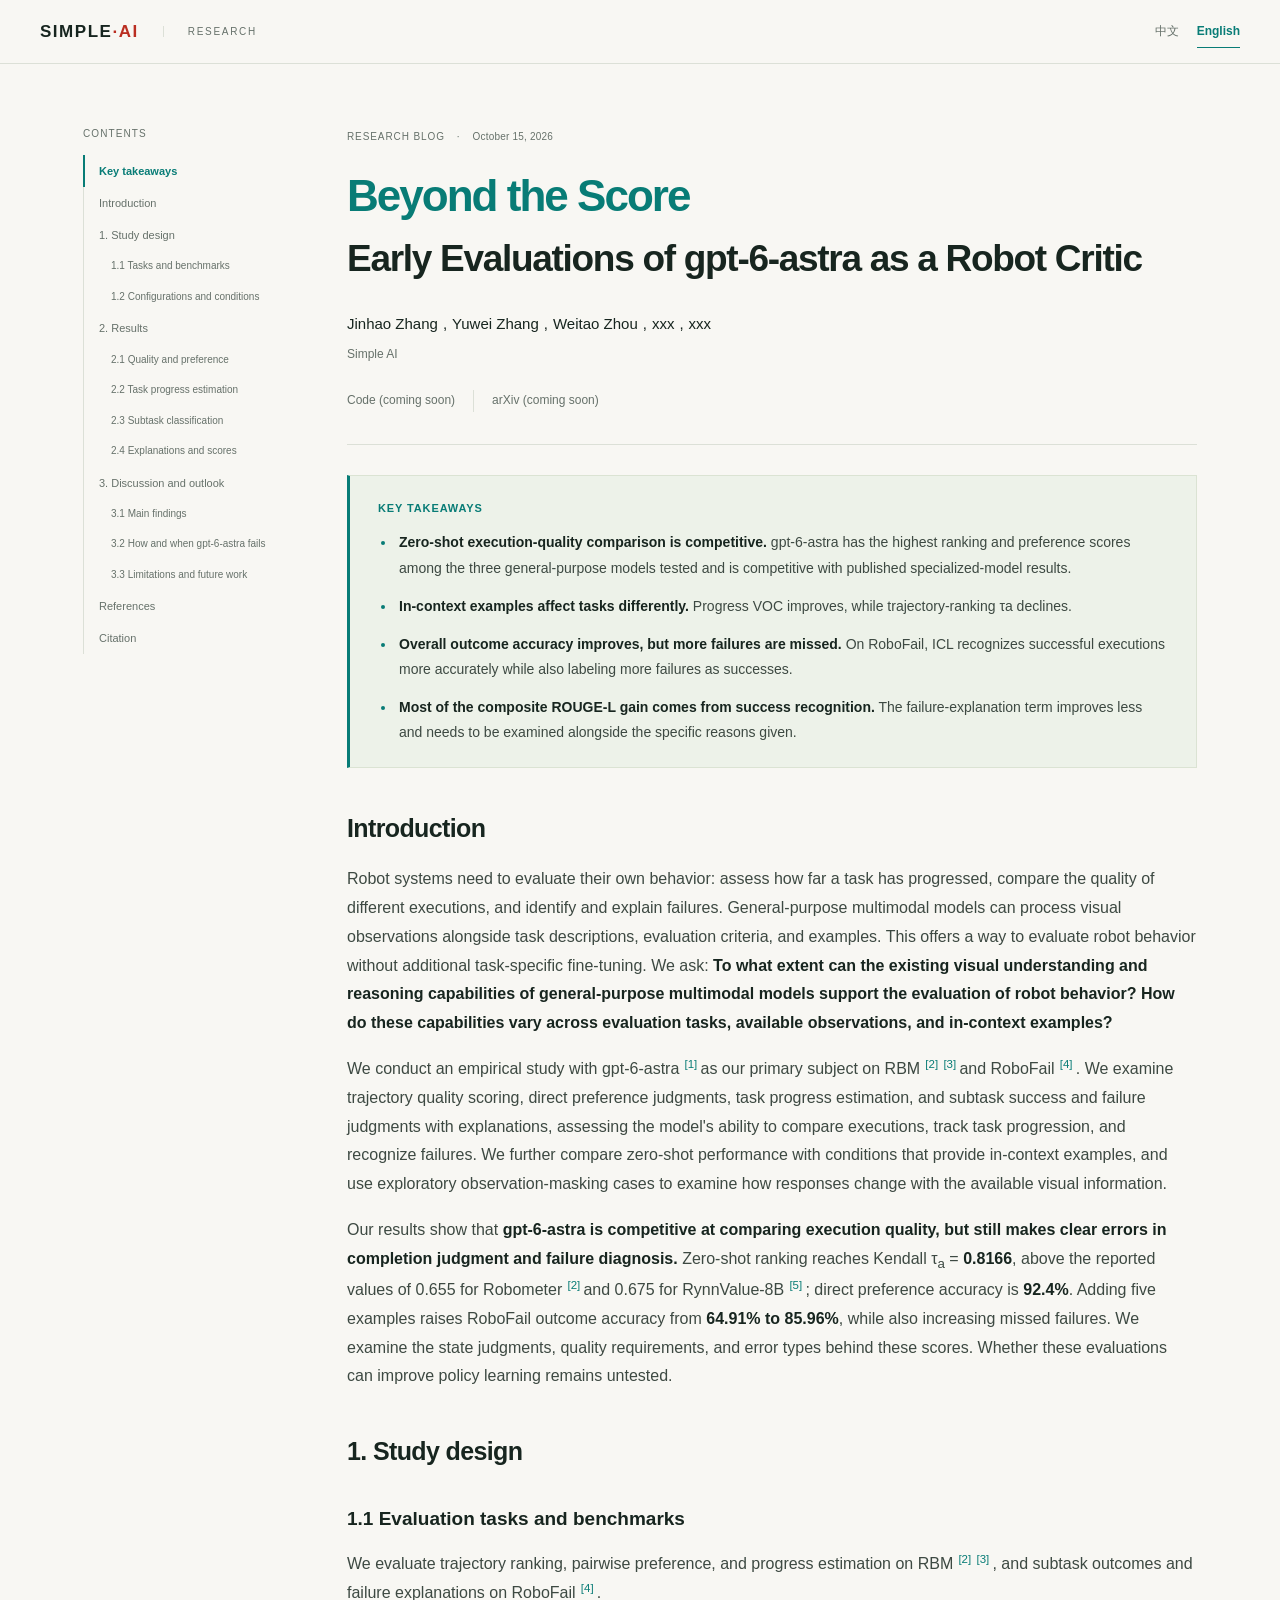
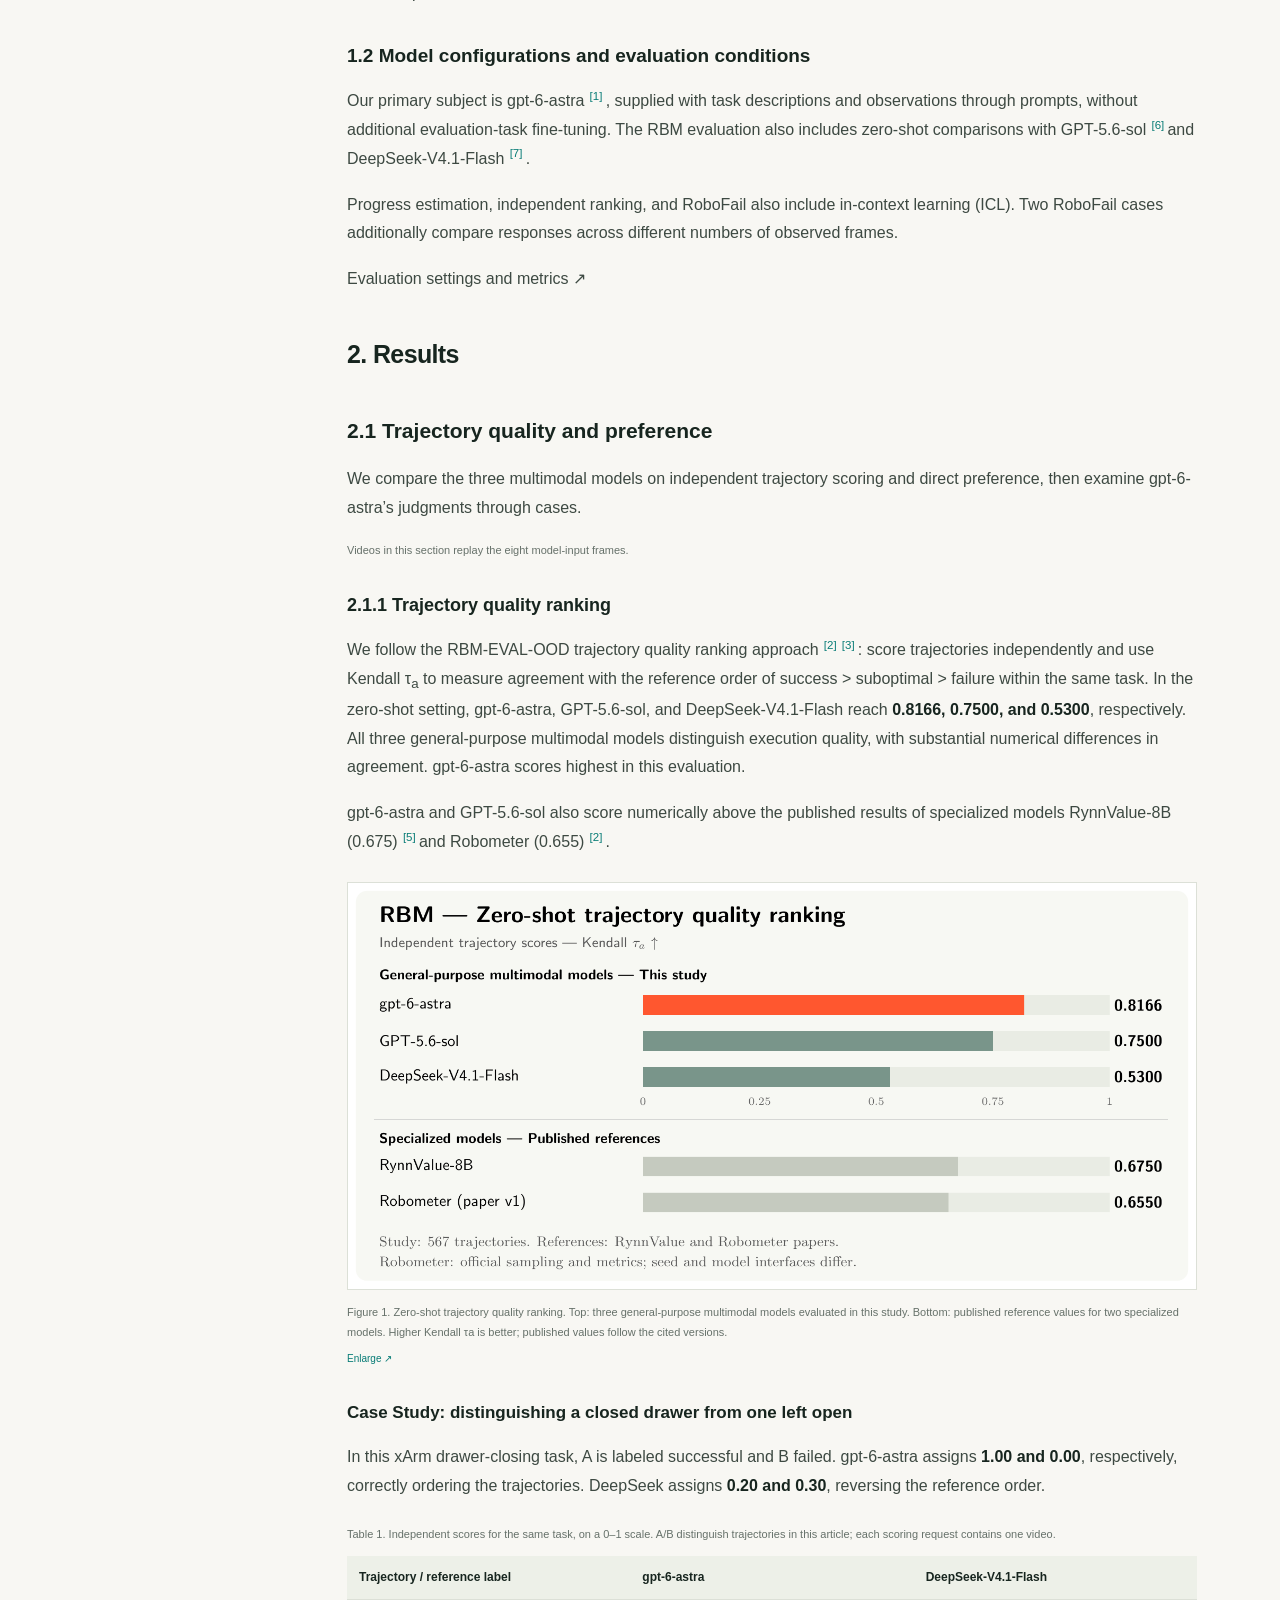
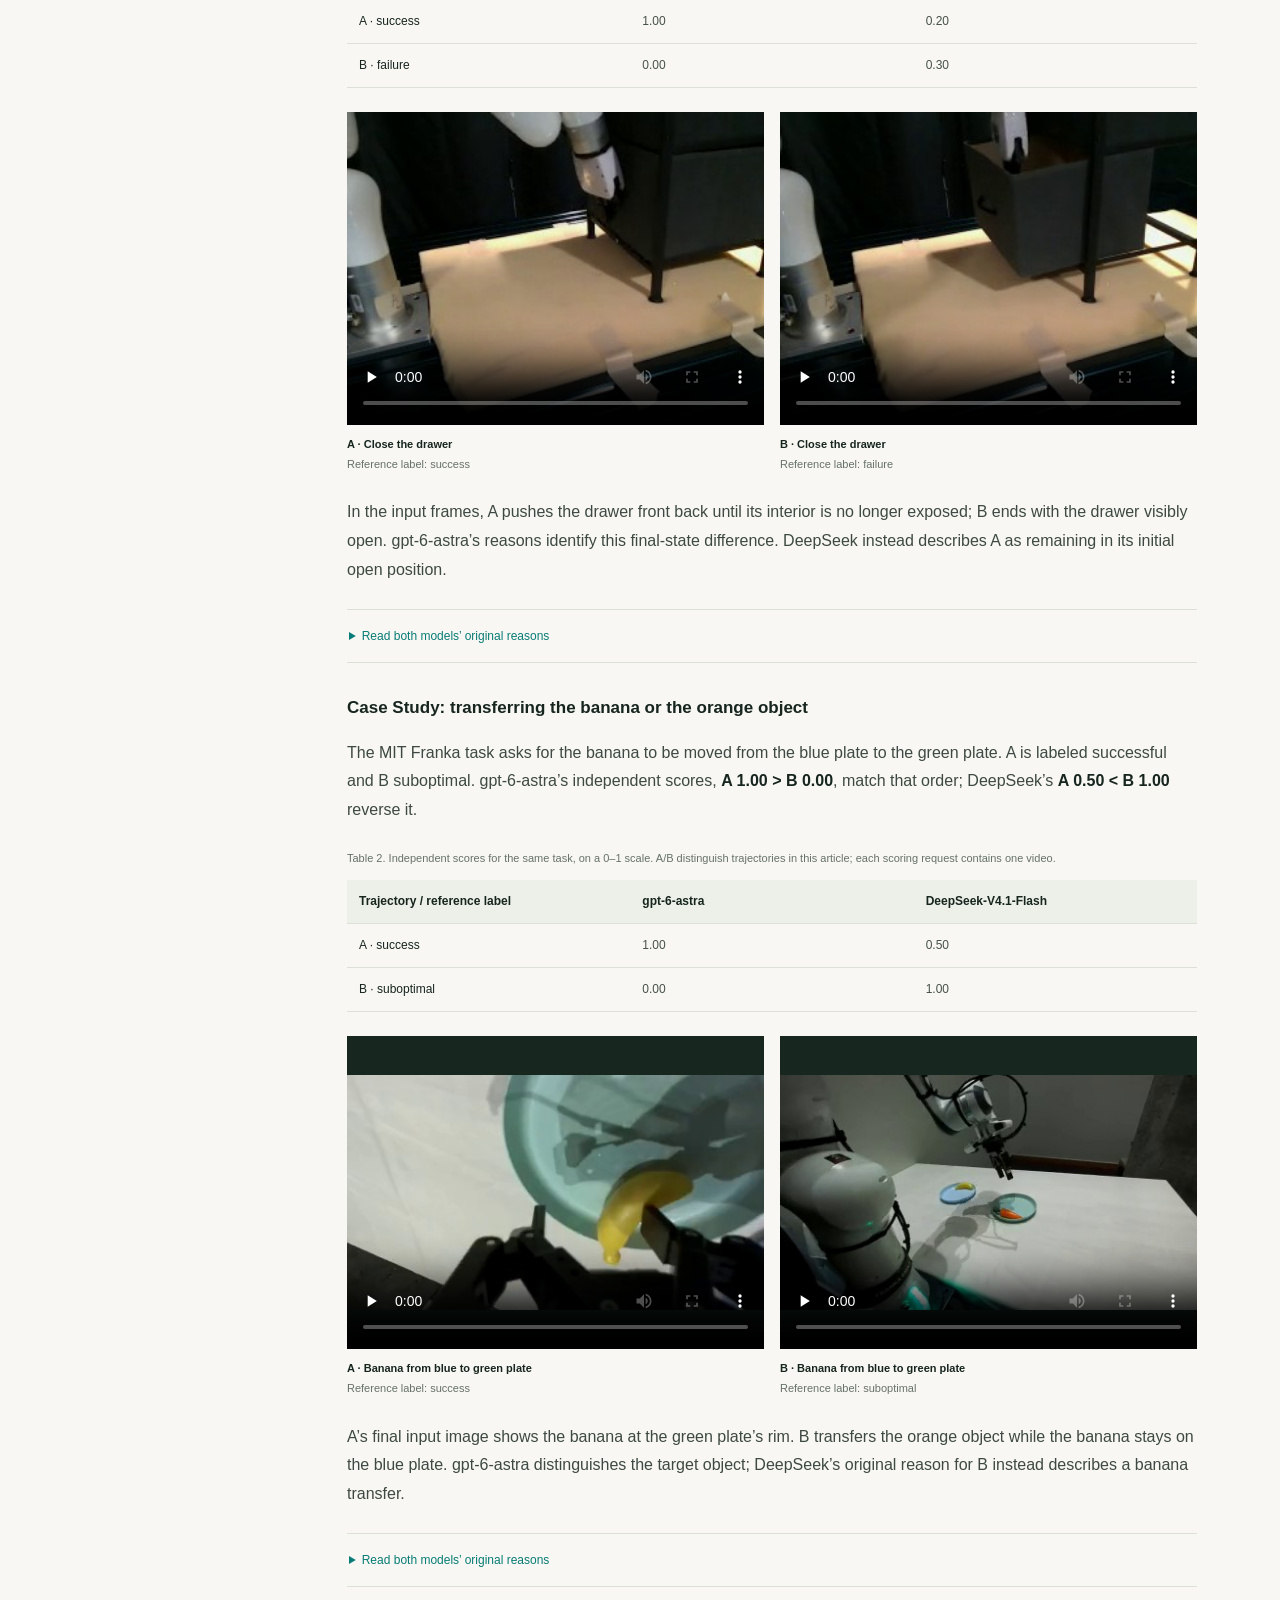
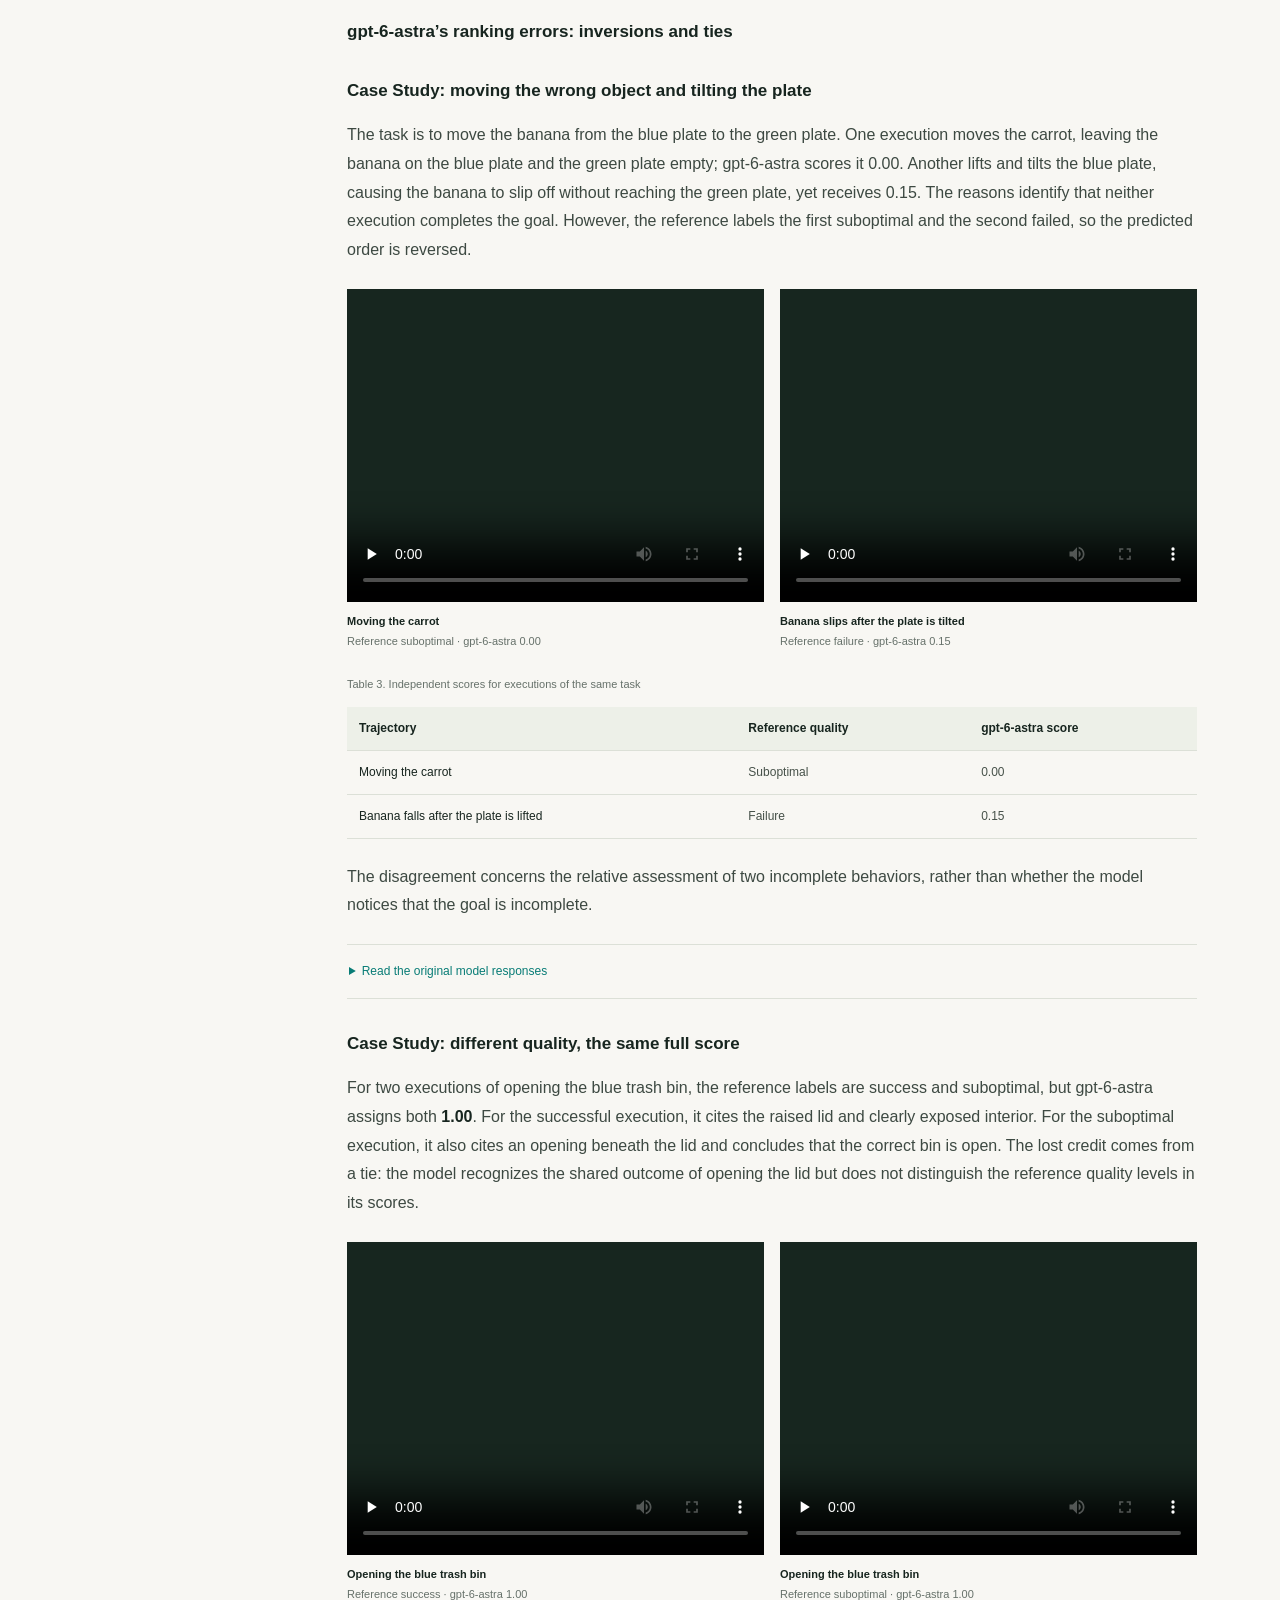
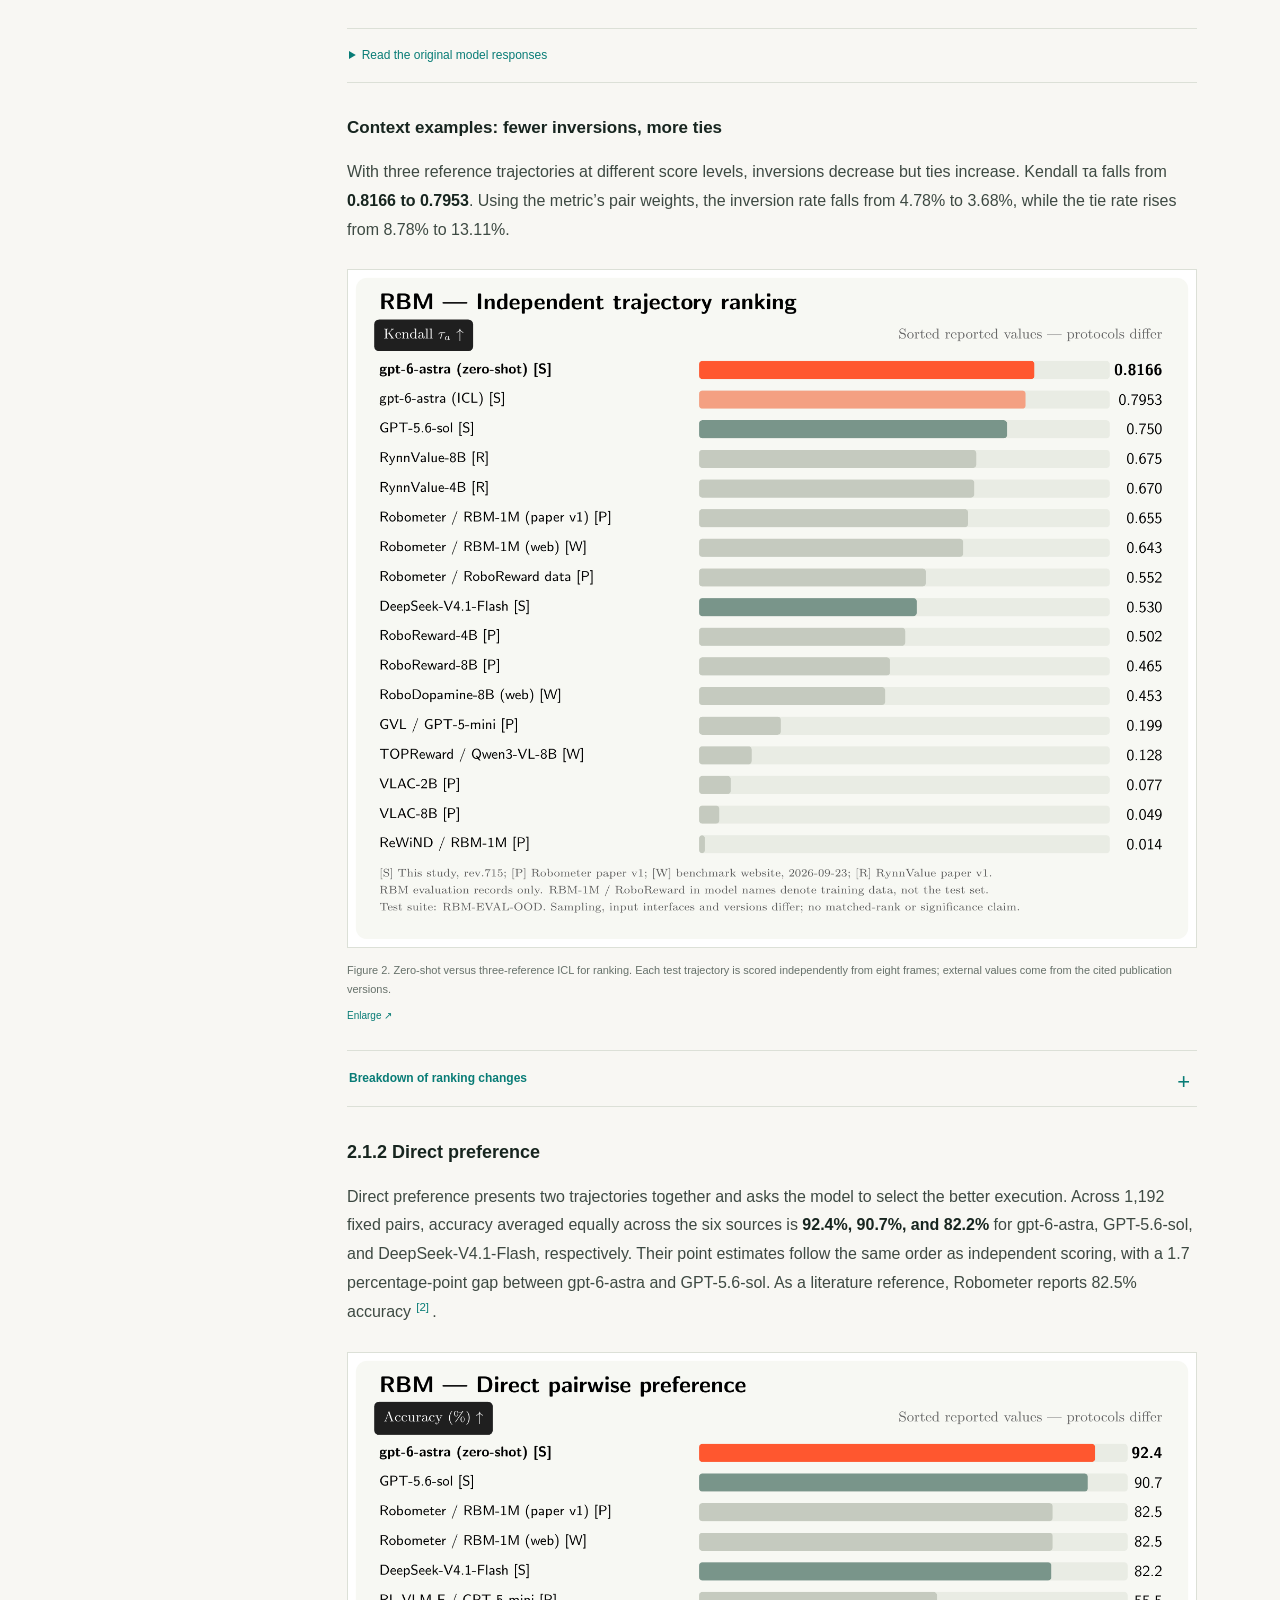
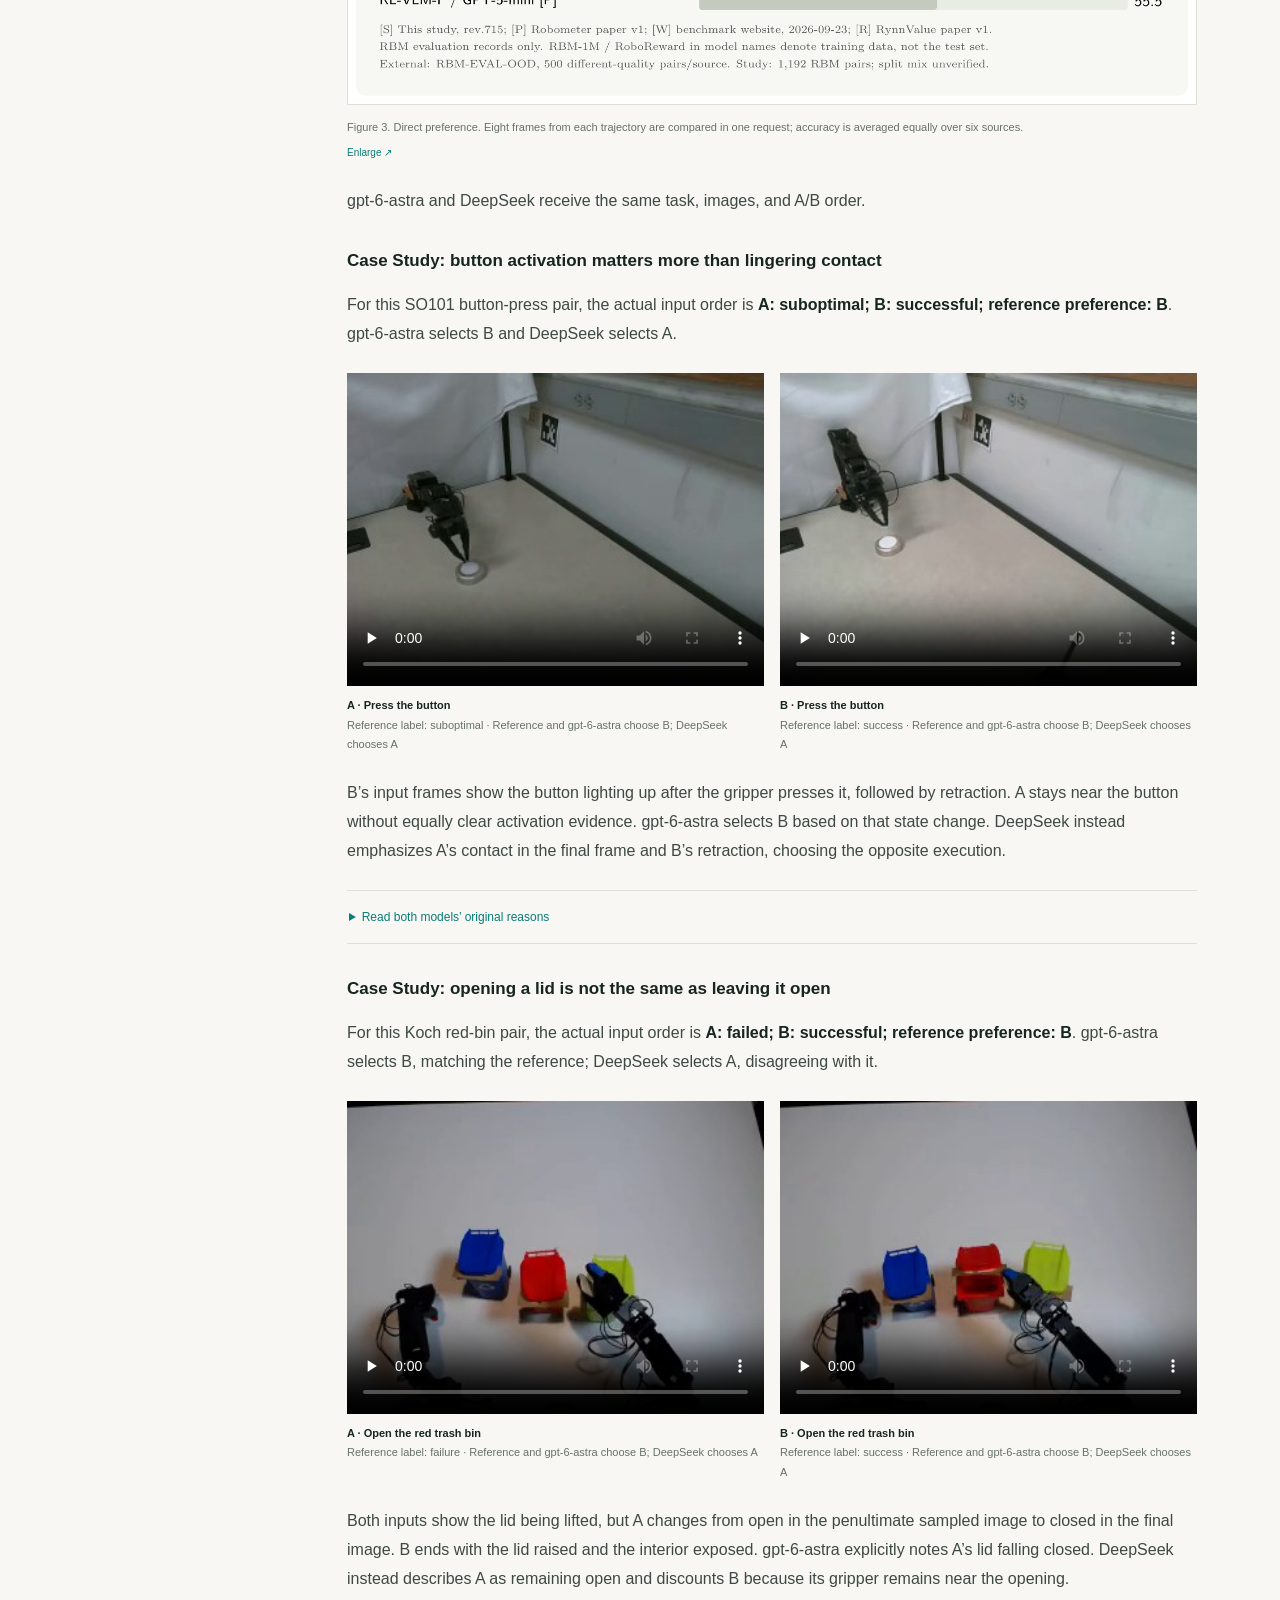
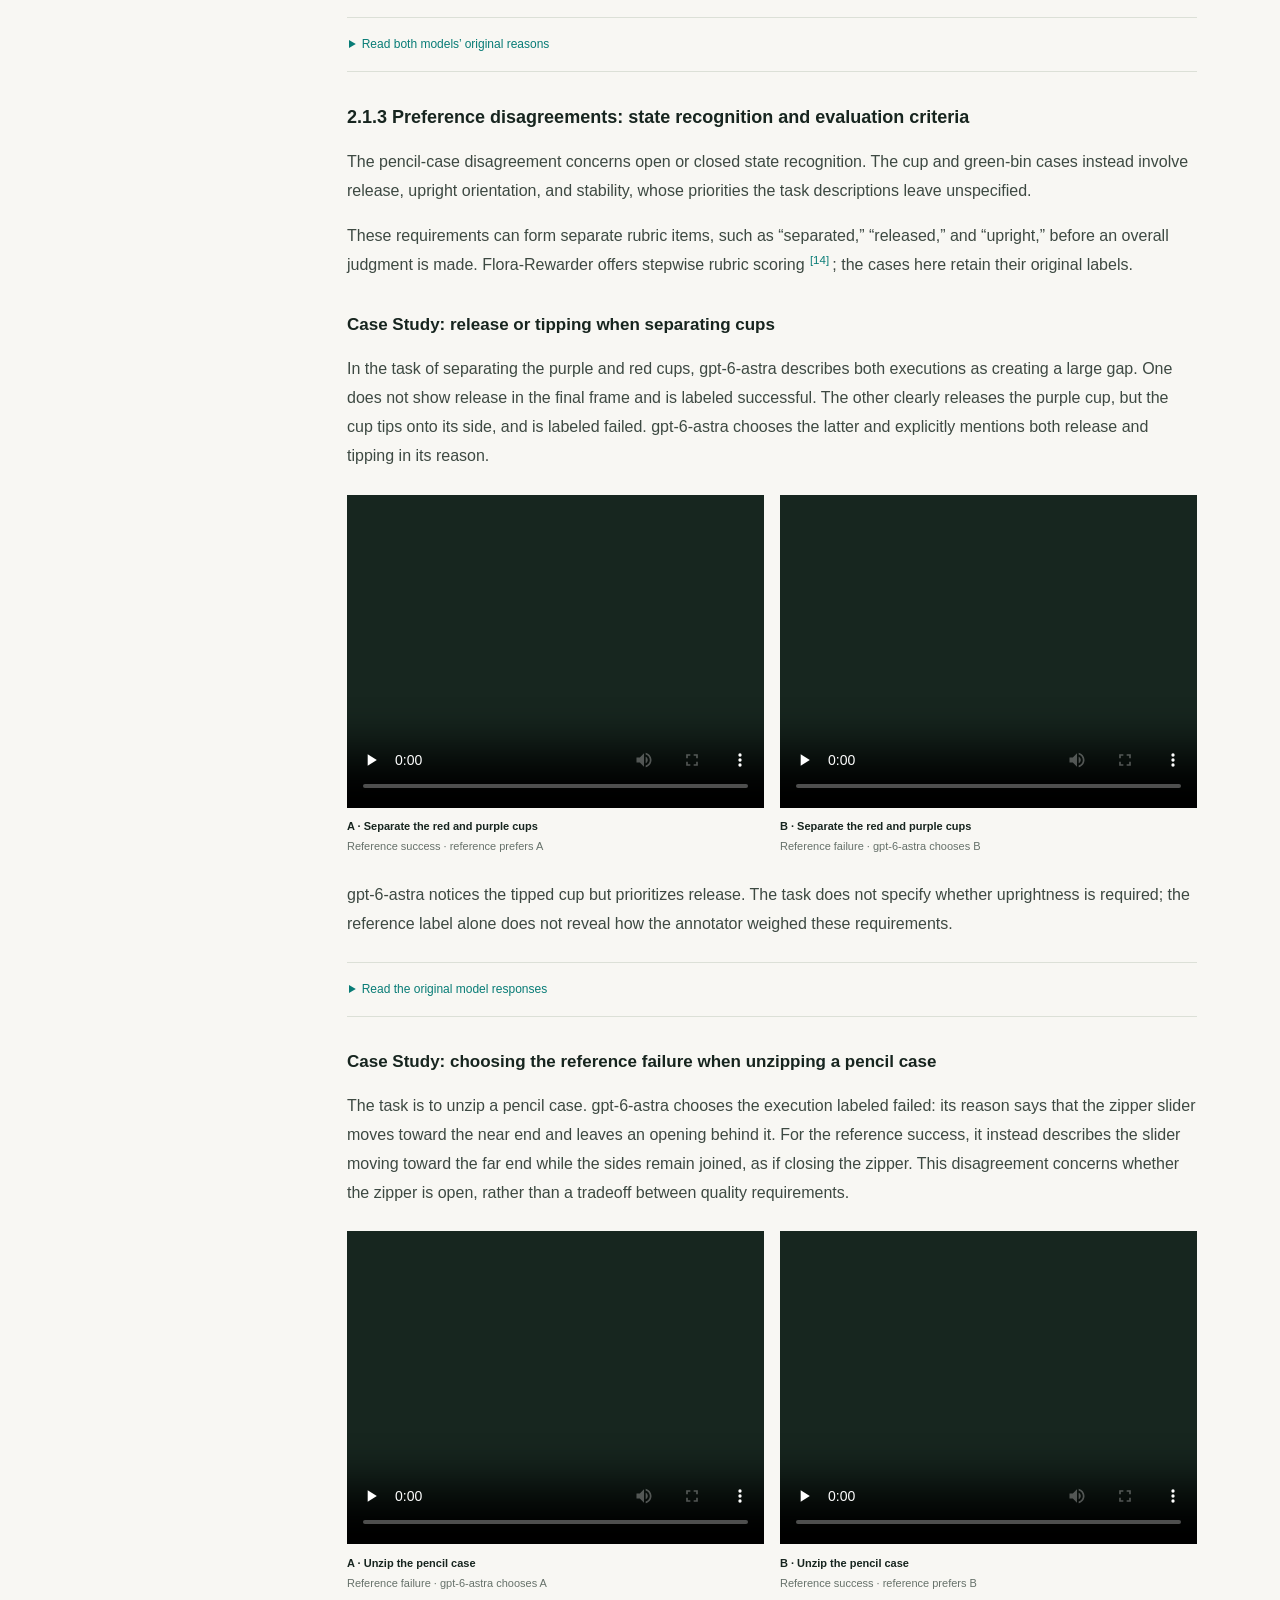
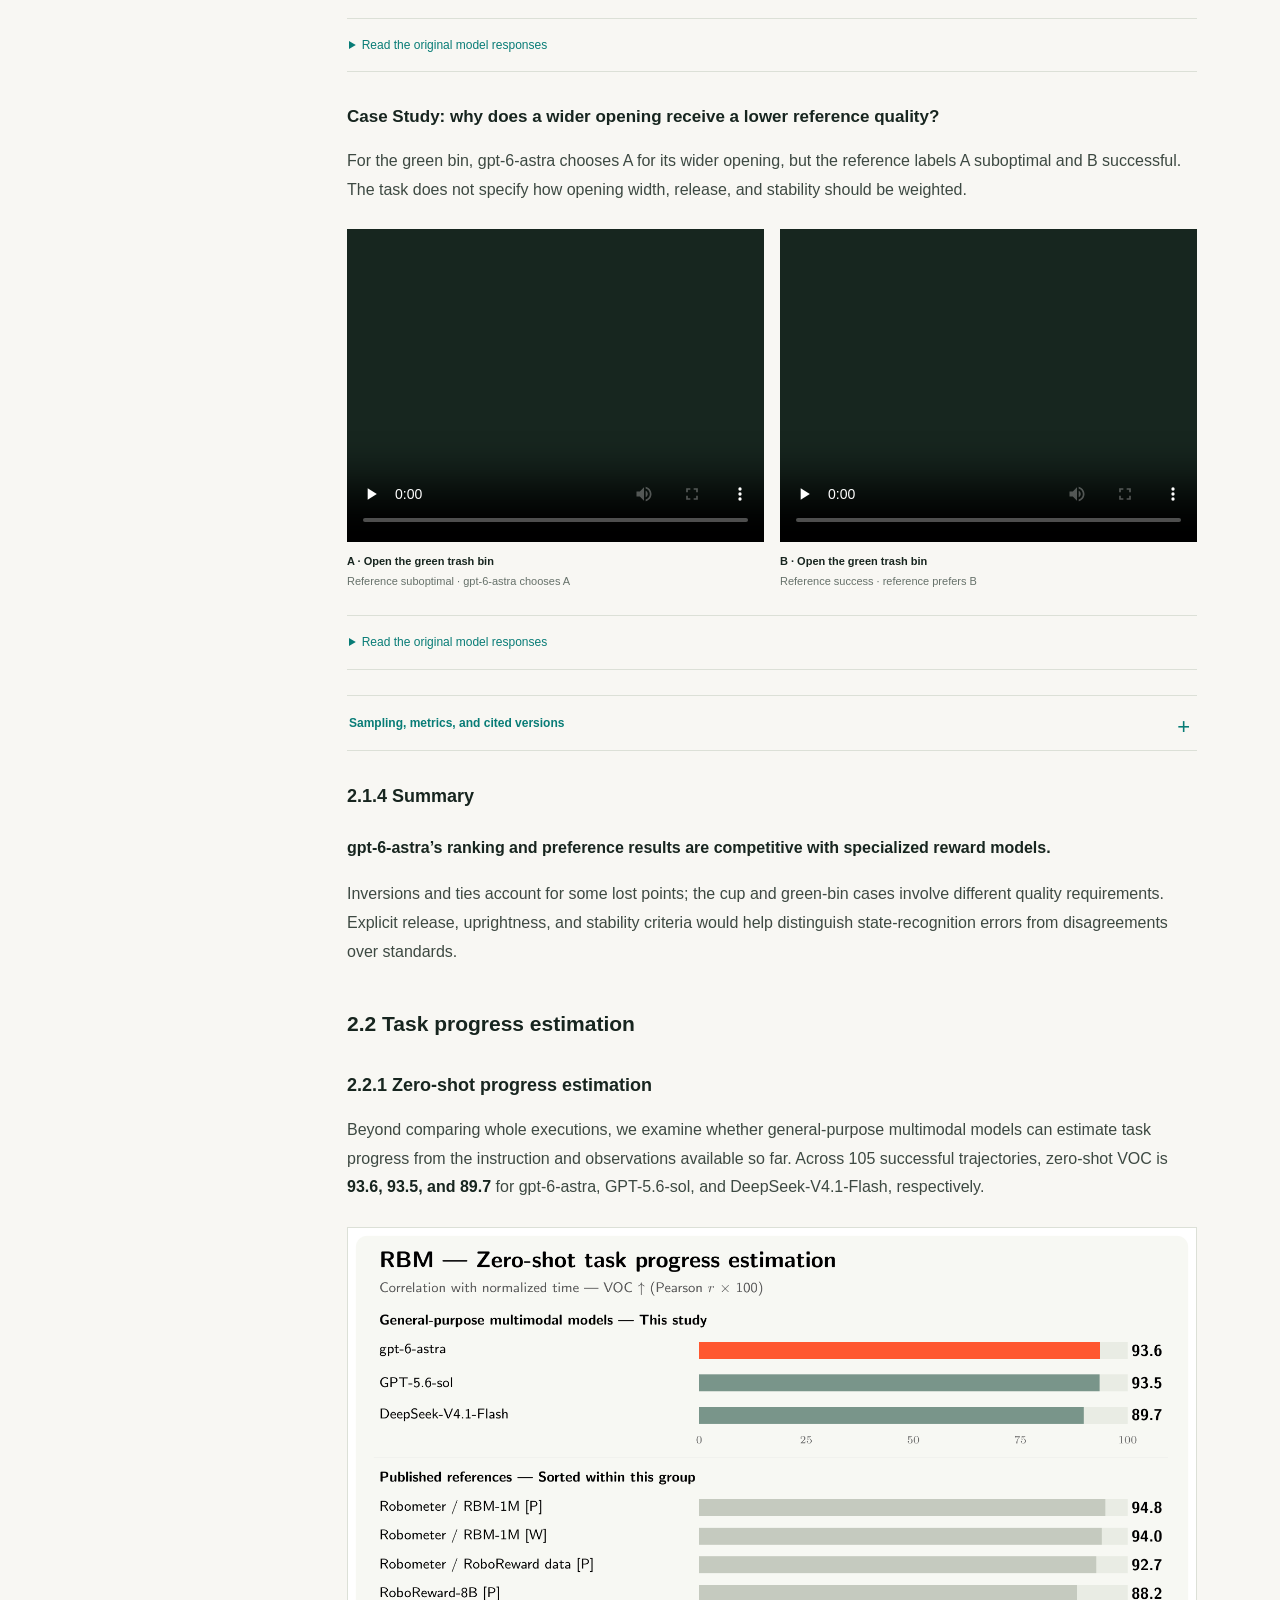
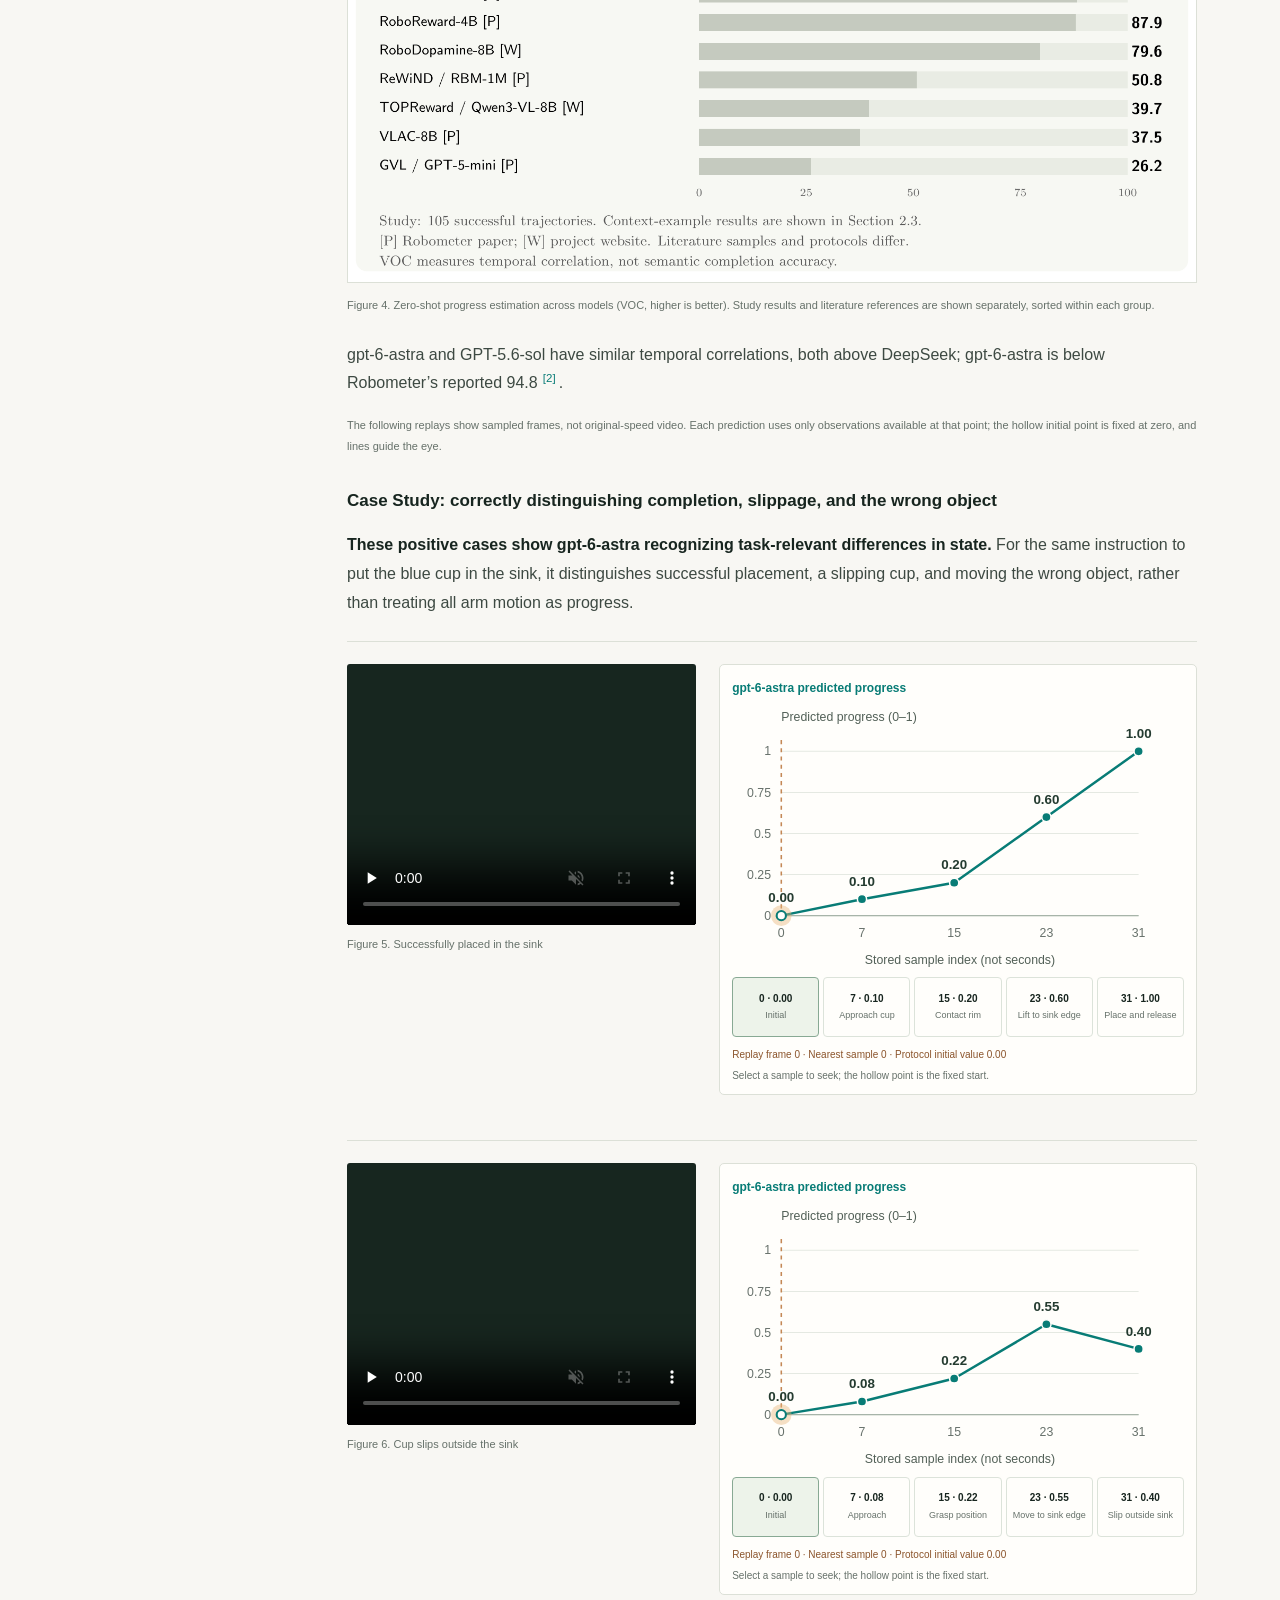
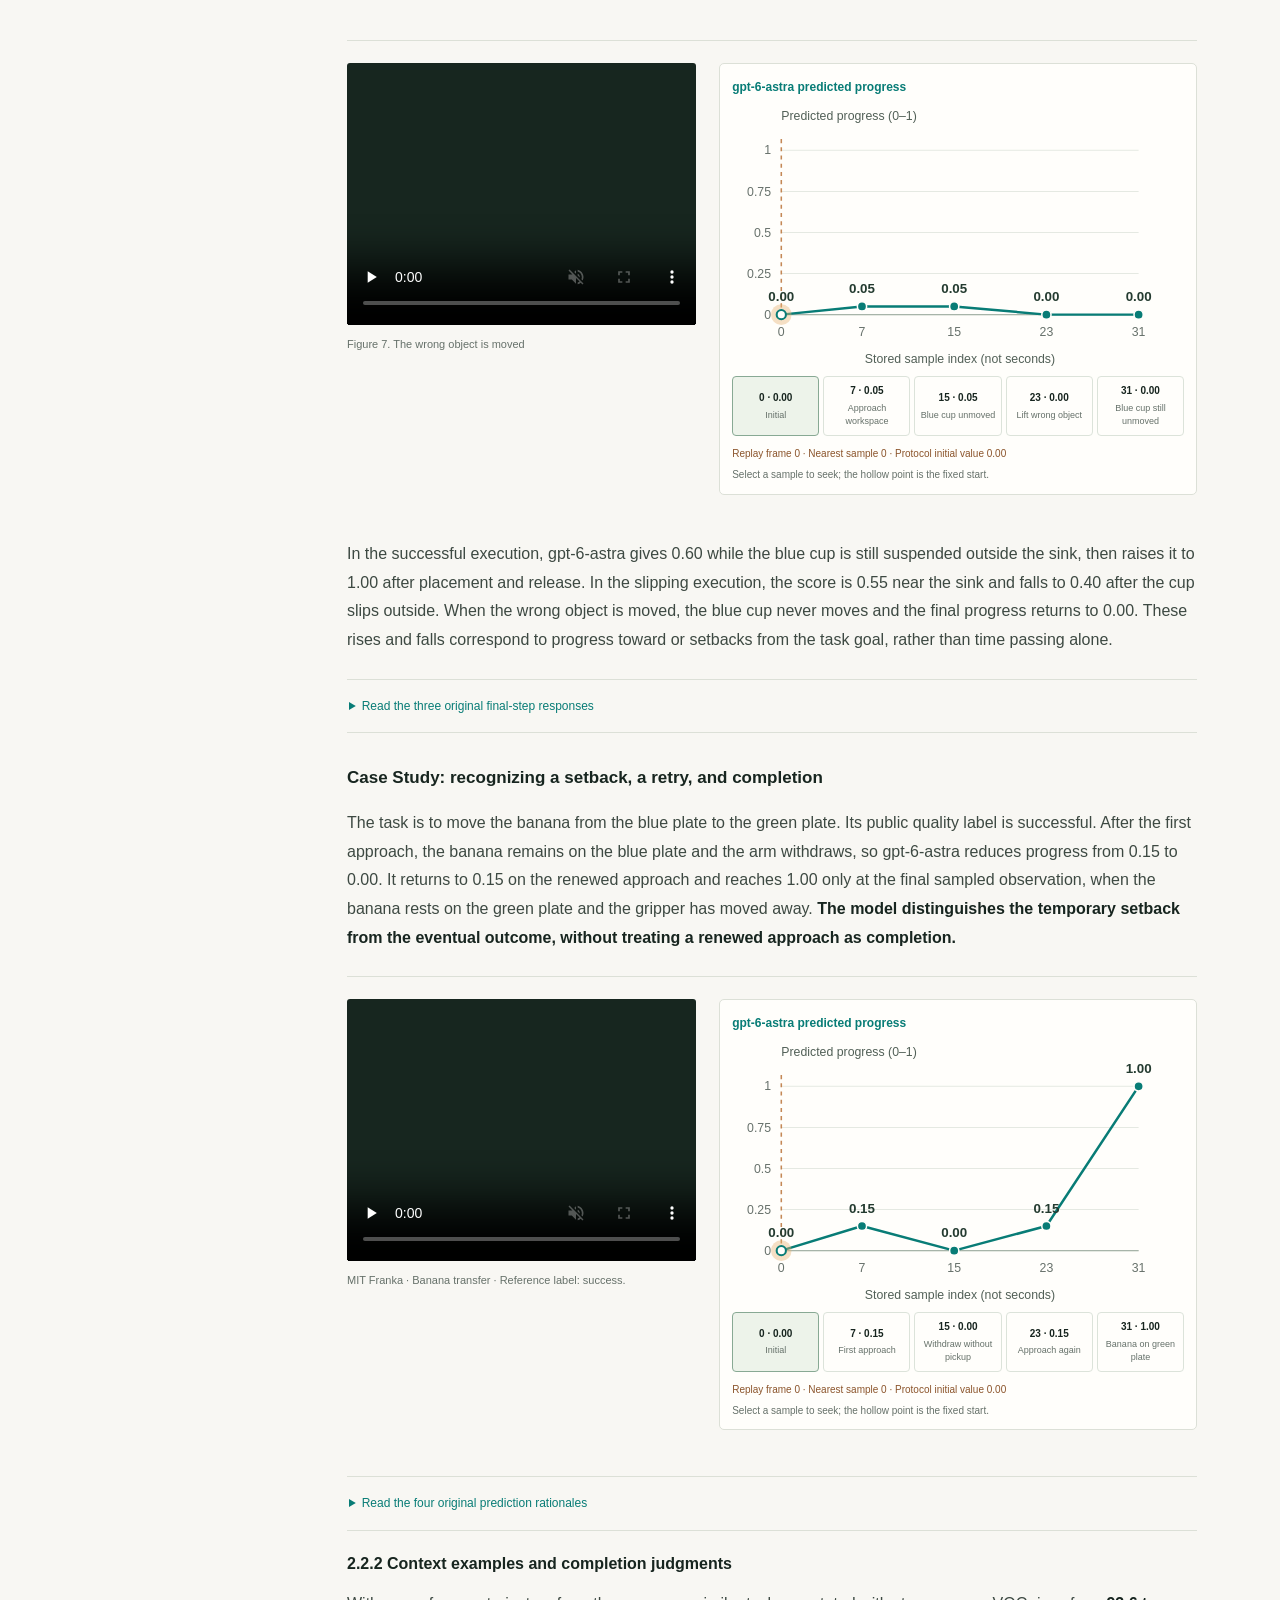
==== commit 65db1c2c: "Tighten bilingual findings and failure-mode discussion" ====
--- a/en.html
+++ b/en.html
@@ -93,7 +93,7 @@
 </section>
 <section id="overview" class="" data-toc>
 <h2>Introduction</h2>
-<p class="">Robot systems need to evaluate their own behavior: assess how far a task has progressed, compare the quality of different executions, and identify and explain failures. General-purpose multimodal models can jointly process visual observations and task descriptions, while receiving evaluation criteria and examples through context, offering a way to make these judgments without additional task-specific fine-tuning. We ask: <strong>To what extent can the existing visual understanding and reasoning capabilities of general-purpose multimodal models support the evaluation of robot behavior? How do these capabilities vary across evaluation tasks, available observations, and in-context examples?</strong>
+<p class="">Robot systems need to evaluate their own behavior: assess how far a task has progressed, compare the quality of different executions, and identify and explain failures. General-purpose multimodal models can process visual observations alongside task descriptions, evaluation criteria, and examples. This offers a way to evaluate robot behavior without additional task-specific fine-tuning. We ask: <strong>To what extent can the existing visual understanding and reasoning capabilities of general-purpose multimodal models support the evaluation of robot behavior? How do these capabilities vary across evaluation tasks, available observations, and in-context examples?</strong>
 </p>
 <p class="">We conduct an empirical study with gpt-6-astra<sup class="citation">
 <a href="#ref-astra" aria-label="OpenAI: gpt-6-astra">[1]</a>
@@ -109,7 +109,7 @@
 <a href="#ref-robometer" aria-label="Robometer">[2]</a>
 </sup> and 0.675 for RynnValue-8B<sup class="citation">
 <a href="#ref-rynnvalue" aria-label="RynnValue">[5]</a>
-</sup>; direct preference accuracy is <strong>92.4%</strong>. Adding five examples raises RoboFail outcome accuracy from <strong>64.91% to 85.96%</strong>, while also increasing missed failures. We examine the state judgments, quality requirements, and error types behind these scores. Their benefit to policy learning remains untested.</p>
+</sup>; direct preference accuracy is <strong>92.4%</strong>. Adding five examples raises RoboFail outcome accuracy from <strong>64.91% to 85.96%</strong>, while also increasing missed failures. We examine the state judgments, quality requirements, and error types behind these scores. Whether these evaluations can improve policy learning remains untested.</p>
 </section>
 <section id="setup" class="" data-toc>
 <h2>1. Study design</h2>
@@ -1019,7 +1019,7 @@
 
 <div id="progress-icl">
 <h4 id="progress-icl-title" data-toc>2.2.2 Context examples and completion judgments</h4>
-<p>With one same- or similar-task trajectory annotated with stage scores, VOC rises from <strong>93.6 to 94.2</strong>, a small increase in overall time correlation.</p>
+<p>With one reference trajectory from the same or a similar task, annotated with stage scores, VOC rises from <strong>93.6 to 94.2</strong>, a small increase in overall time correlation.</p>
 <figure class="figure">
 <button type="button" data-zoom aria-label="Enlarge the zero-shot and ICL progress comparison">
 <img loading="lazy" src="assets/figures/03_progress.png?v=voc" alt="Progress estimation: gpt-6-astra has VOC of 93.6 zero-shot and 94.2 with single-trajectory ICL; external reports use different protocols." width="1600" height="1109">
@@ -1983,9 +1983,9 @@
 <h4 id="failure-summary" data-toc>2.3.4 Summary</h4>
 <div class="section-summary">
 <p>
-<strong>ICL improves recognition of successful subtasks, but does not reduce both outcome-error types.</strong>
-</p>
-<p>Disagreements persist with all supplied frames in the knob and slicing cases, while the bowl question leaves the target object unspecified. Outcome recognition depends on both visual evidence and explicit task requirements.</p>
+<strong>With examples, fewer successful subtasks are labeled failures, but more failures are missed.</strong>
+</p>
+<p>The gain in overall accuracy comes mainly from recognizing successful subtasks. If the evaluator is used to detect execution failures, failure detection must be assessed separately; overall accuracy alone does not establish how well it does this.</p>
 </div>
 </section>
 <section id="explanations" class="result-topic" data-toc>
@@ -2063,6 +2063,9 @@
 <figcaption>Figure 22. Keyframes supplied to the model</figcaption>
 </figure>
 </div>
+<p id="robofail-knife-keyframe-provenance" class="fine">
+<strong>Keyframe provenance and presentation.</strong> These two observations come from the existing input montage in the public AHA RoboFail test sample. For display, we crop the observation regions and arrange them chronologically, omitting white future placeholders. We neither resample the source video at uniform intervals nor ask a model to select new keyframes. The model receives the original montage and subtask question; the adjacent continuous video is provided for readers to review.</p>
+<p class="fine">Pixel similarity and visual inspection match the two frames to approximately 30.00 / 37.63 seconds in the source video. These times locate the observations; they are not annotated failure intervals or model alarm times. The available public evidence does not establish whether the authors selected frames at fixed intervals, action boundaries, or by another rule, so fixed-interval sampling cannot be confirmed.</p>
 <details class="method-detail">
 <summary>View input and model responses</summary>
 <p>
@@ -2098,22 +2101,22 @@
 <h2>3. Discussion and outlook</h2>
 <h3 id="conclusions" data-toc>3.1 Main findings</h3>
 <p class="">
-<strong>General-purpose models can competitively compare robot execution quality without additional evaluation-task fine-tuning.</strong> gpt-6-astra’s zero-shot ranking and preference results are competitive with the cited specialized reward models, and GPT-5.6-sol’s ranking also exceeds both reported specialized-model values. Some execution-evaluation capabilities can therefore be elicited directly through task descriptions and visual observations, although performance varies across general-purpose models.</p>
+<strong>General-purpose models can competitively compare robot execution quality without additional evaluation-task fine-tuning.</strong> gpt-6-astra’s zero-shot ranking and preference results are competitive with the cited specialized reward models, and GPT-5.6-sol’s ranking also exceeds both reported specialized-model values. Task descriptions and visual observations are enough to obtain competitive results on some execution-evaluation tasks, although results vary across general-purpose models.</p>
 <p class="">
-<strong>The model can connect task goals to object states when assessing progress, mistakes, and recovery.</strong> Judgments in the drawer, button, and red-bin cases respond to closure, activation, and a lid falling shut. Progress scores in the blue-cup and banana cases fall after slipping or an ineffective attempt and recover after a successful retry. These cases show scores responding to task-relevant events rather than merely arm motion or elapsed time.</p>
+<strong>In the cases examined, scores reflect task-relevant state changes, including mistakes and retries.</strong> Judgments in the drawer, button, and red-bin cases correspond to closure, activation, and a lid falling shut. Progress scores fall after the blue cup slips and rise after the banana transfer succeeds on a retry. These scores change with task events instead of simply increasing over time.</p>
 <p class="">
-<strong>A small set of in-context examples substantially improves recognition of successful executions.</strong> Adding five examples raises correct judgments on the 23 successful subtasks from 5 to 21, without updating model parameters. This provides empirical support for adapting evaluation through input examples. Whether they help the model determine what evidence is sufficient to judge success remains a question for further study.</p>
+<strong>In the RoboFail experiment, five in-context examples substantially improve recognition of successful subtasks.</strong> Correct judgments on the 23 successful subtasks rise from 5 to 21. This improvement comes from adding examples to the input, without updating model parameters.</p>
 <h3 id="failure-modes" data-toc>3.2 How and when gpt-6-astra fails</h3>
 <p class="">
-<strong>Misreading a key state leads to an incorrect completion judgment.</strong> In the <a href="#progress-icl">bottle-opening case</a>, after receiving a reference trajectory, gpt-6-astra describes the cap as still seated at the successful endpoint and assigns progress of only 0.35. In the <a href="#pencil-case-case">pencil-case example</a>, its descriptions of the zipper’s open or closed state conflict with the reference labels. The <a href="#robo-case-55">knob case</a> is labeled failed because the gripper does not close, yet the ICL response calls the grasp successful. These judgments depend on specific states: cap separation, zipper opening, and gripper closure. The model may describe the operation while misjudging the state that determines completion; examples do not eliminate these errors.</p>
+<strong>The model can misread a key state and misjudge task completion.</strong> In the <a href="#progress-icl">bottle-opening case</a>, after receiving a reference trajectory, gpt-6-astra describes the separated cap as still seated. The <a href="#pencil-case-case">pencil-case</a> and <a href="#robo-case-55">knob</a> cases also show errors about whether the zipper is open or the gripper has closed. The model can describe the operation yet misread the state that determines completion; examples do not eliminate these errors.</p>
 <p class="">
-<strong>Recognizing failure does not mean identifying what went wrong.</strong> In the <a href="#robo-case-33">knife case</a>, zero-shot correctly predicts failure but describes an unsuccessful knife grasp without identifying that a spoon was picked up; the ICL response identifies the wrong object. Zero-shot also detects failure in the <a href="#robo-case-55">knob case</a> but emphasizes grasp location, while the reference points to the gripper not closing. An unsuccessful grasp and grasping the wrong object call for different corrections, so a correct failure label is insufficient. These explanation errors limit how directly the feedback can guide the next action.</p>
+<strong>The model can detect failure without identifying what went wrong.</strong> Zero-shot responses in the <a href="#robo-case-33">knife</a> and <a href="#robo-case-55">knob</a> cases correctly predict failure but miss the wrong object or unclosed gripper identified in the references. An unsuccessful grasp and grasping the wrong object call for different corrections. A correct outcome label alone is therefore insufficient for corrective feedback; the explanation must also identify the specific error.</p>
 <p class="">
-<strong>Recognizing a shared outcome does not ensure discrimination between execution qualities.</strong> In the <a href="#blue-bin-case">blue-bin case</a>, gpt-6-astra recognizes that both trajectories open the lid but gives the successful and suboptimal executions the same full score, failing to distinguish their reference quality levels. Limited score discrimination also appears in the aggregate results after adding three reference trajectories: weighted inversions fall from 4.78% to 3.68%, but ties rise from 8.78% to 13.11%, and τa falls from 0.8166 to 0.7953. The model reverses fewer orders but more often assigns equal scores to executions of different quality. For a critic used to select trajectories or provide preference feedback, recognizing a shared task outcome is not enough to reliably identify the better execution.</p>
+<strong>The model can recognize the same outcome but miss differences in execution quality.</strong> In the <a href="#blue-bin-case">blue-bin case</a>, both trajectories open the lid, and gpt-6-astra gives the successful and suboptimal executions the same full score. With three reference trajectories, the weighted tie rate rises from 8.78% to 13.11%, while τa falls from 0.8166 to 0.7953. Assigning equal scores to executions of different quality leaves no basis for choosing between those trajectories using the scores.</p>
 <h3 id="limitations" data-toc>3.3 Limitations and future work</h3>
 <p class="">This study evaluates models on only two benchmarks, RBM and RoboFail, with limited data and task coverage. The specialized baselines are typically designed specifically for the evaluation tasks covered by these benchmarks. Broad validation across datasets, tasks, and robot platforms is still lacking.</p>
 <p class="">
-<strong id="next-steps">Reinforcement-learning validation.</strong> We will compare calibrated progress or outcome rewards with reward models trained from trajectory preferences. With policy initialization, algorithms, and interaction budgets fixed, we will compare against sparse environment rewards and specialized critics, reporting success, sample efficiency, and query costs across seeds. Independent environment criteria or human review will determine success, while checks for reward exploitation will examine apparent completion and other critic errors. These closed-loop experiments have not yet been conducted; this article reports no policy gains.</p>
+<strong id="next-steps">Reinforcement-learning validation.</strong> We will compare calibrated progress or outcome rewards with reward models trained from trajectory preferences. With policy initialization, algorithms, and interaction budgets fixed, we will compare against sparse environment rewards and specialized critics, reporting success rates, sample efficiency, and query costs across seeds. Independent environment criteria or human review will determine success, while checks for reward exploitation will examine apparent completion and other critic errors. These closed-loop experiments have not yet been conducted; this article reports no policy gains.</p>
 </section>
 <section id="resources" class="" data-toc>
 <h2>References</h2>
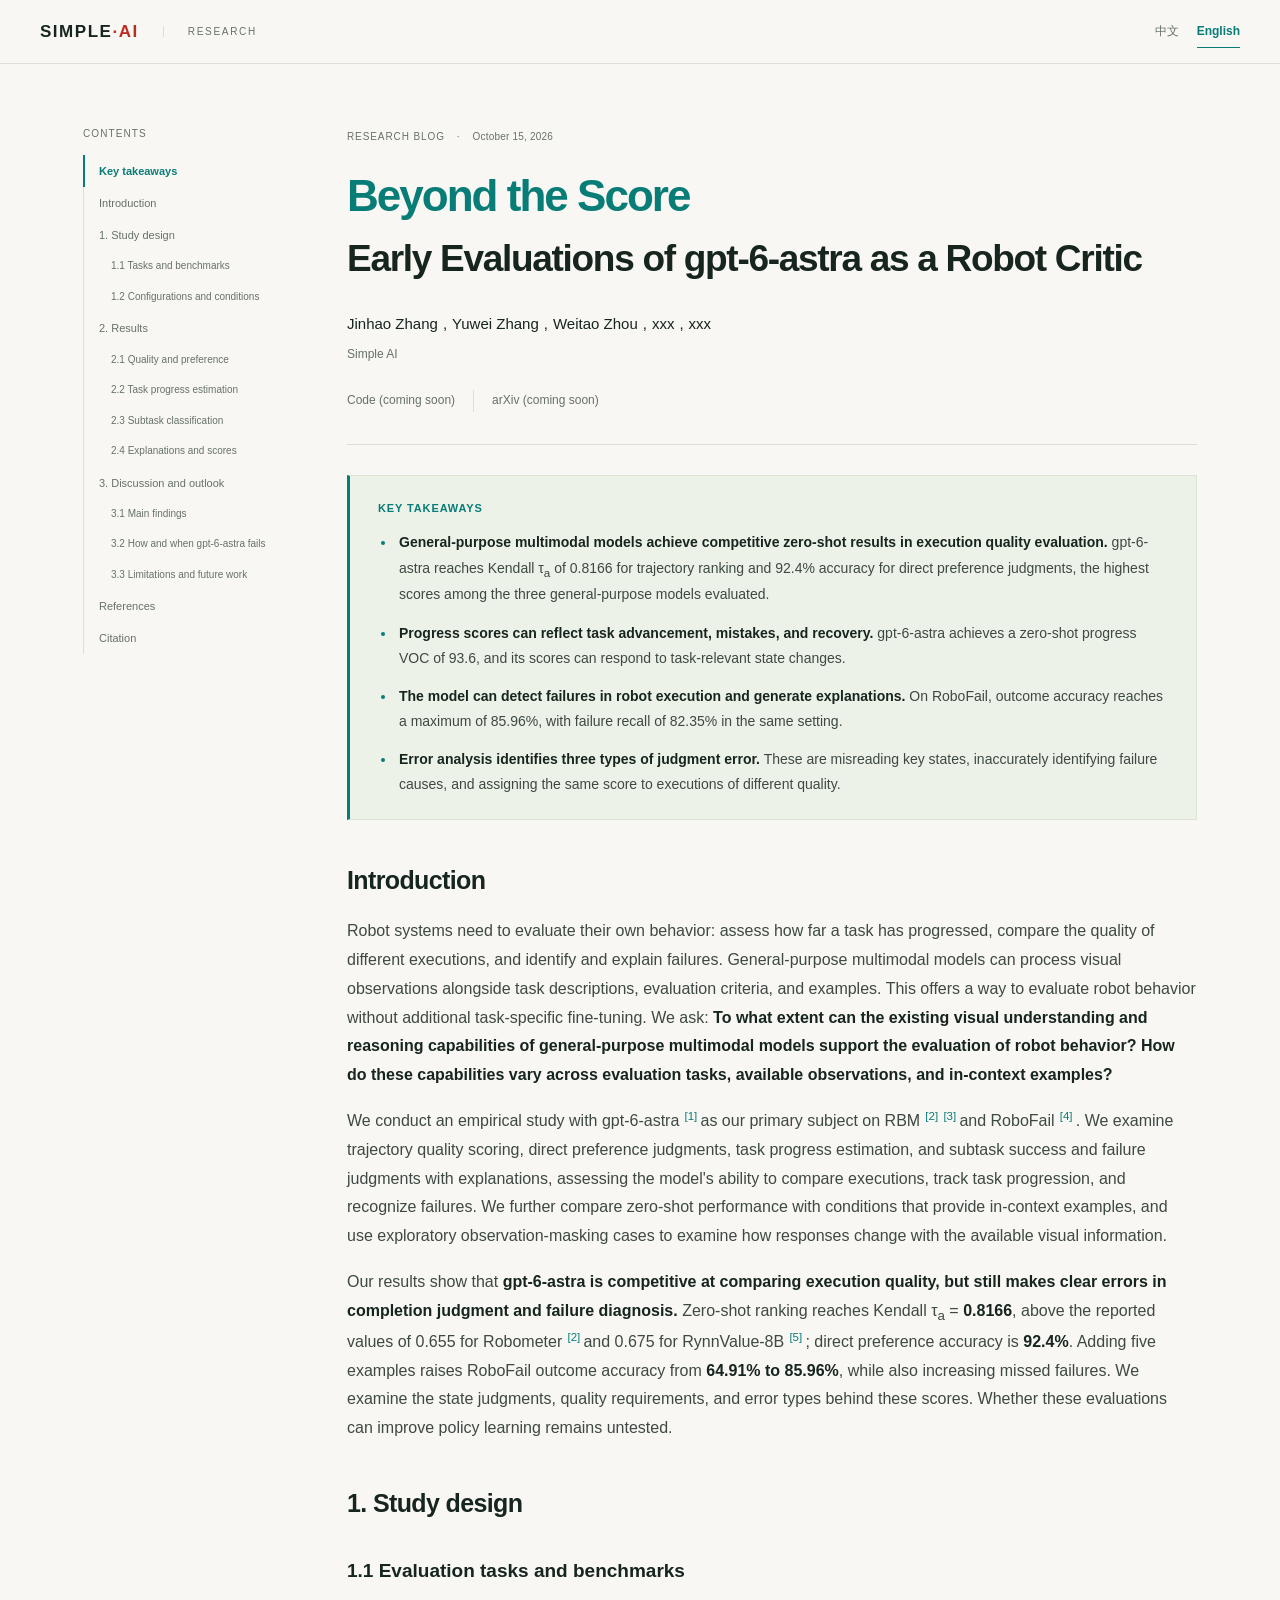
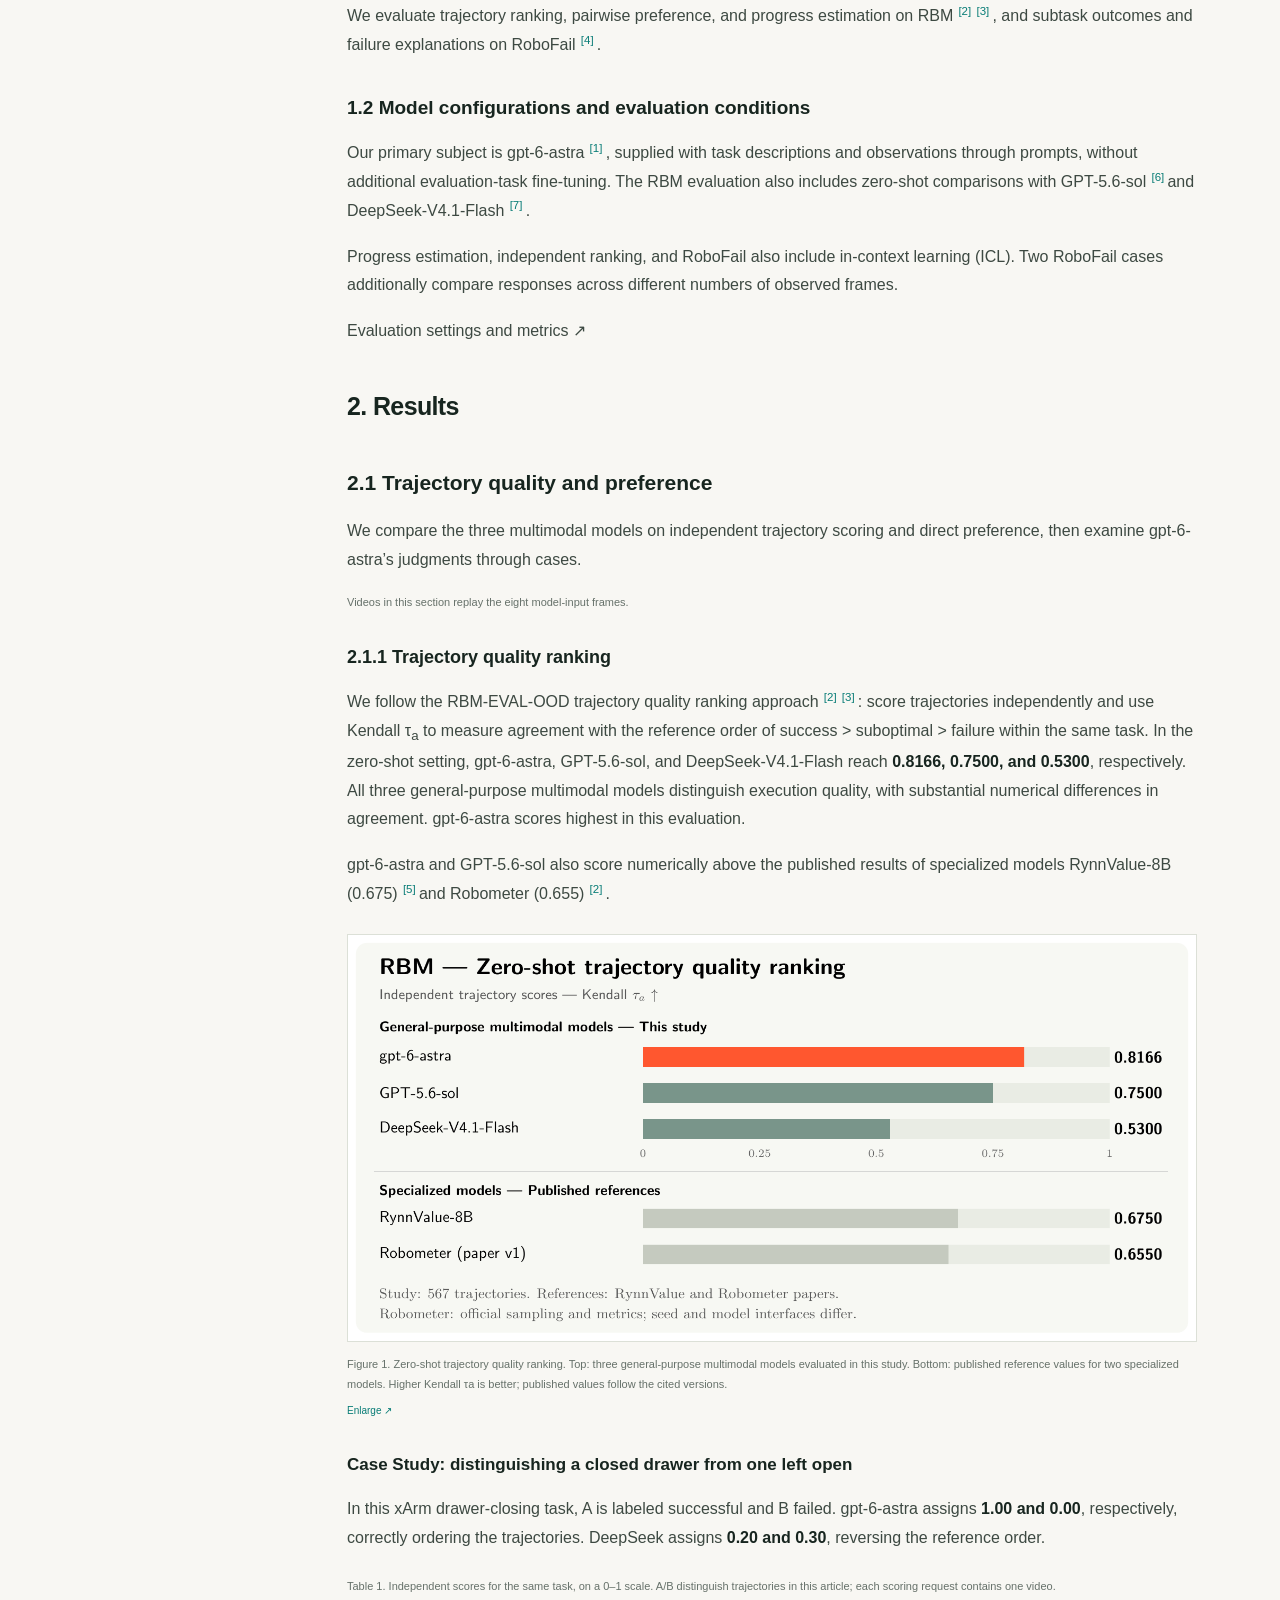
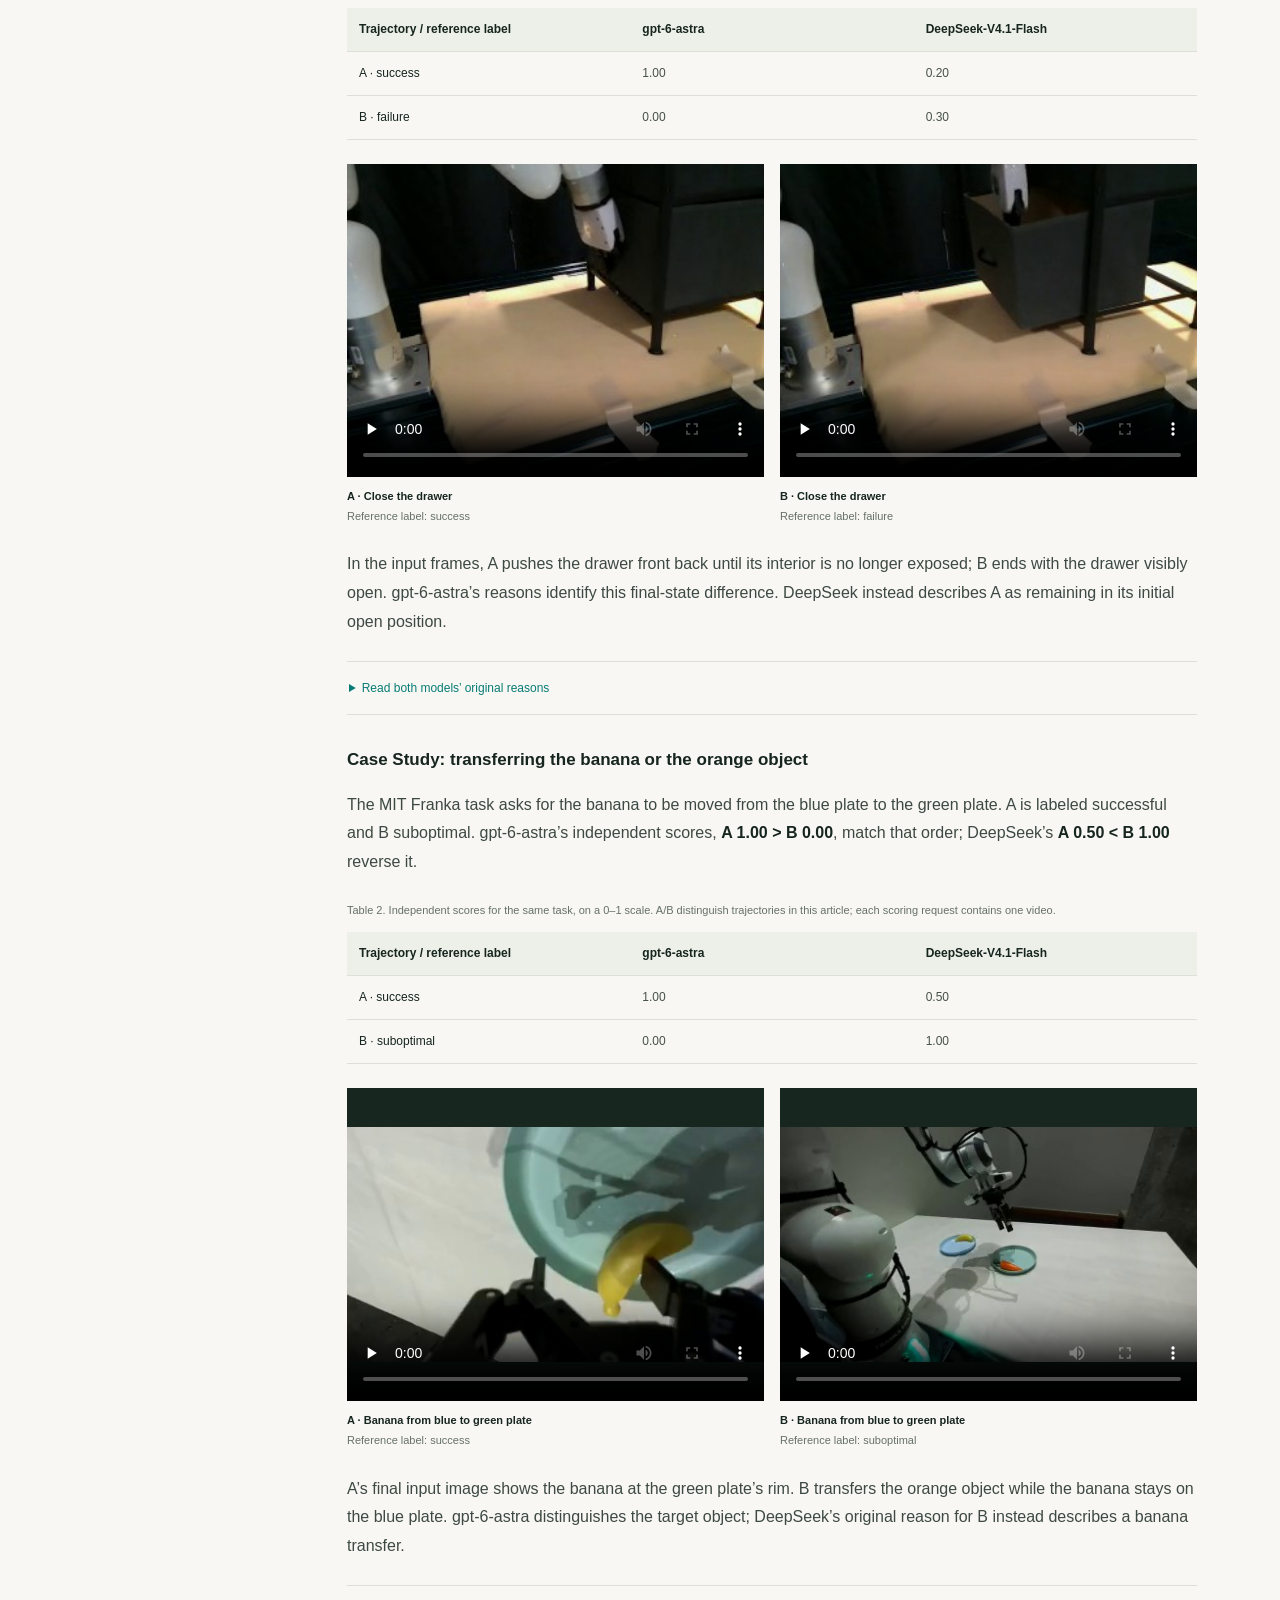
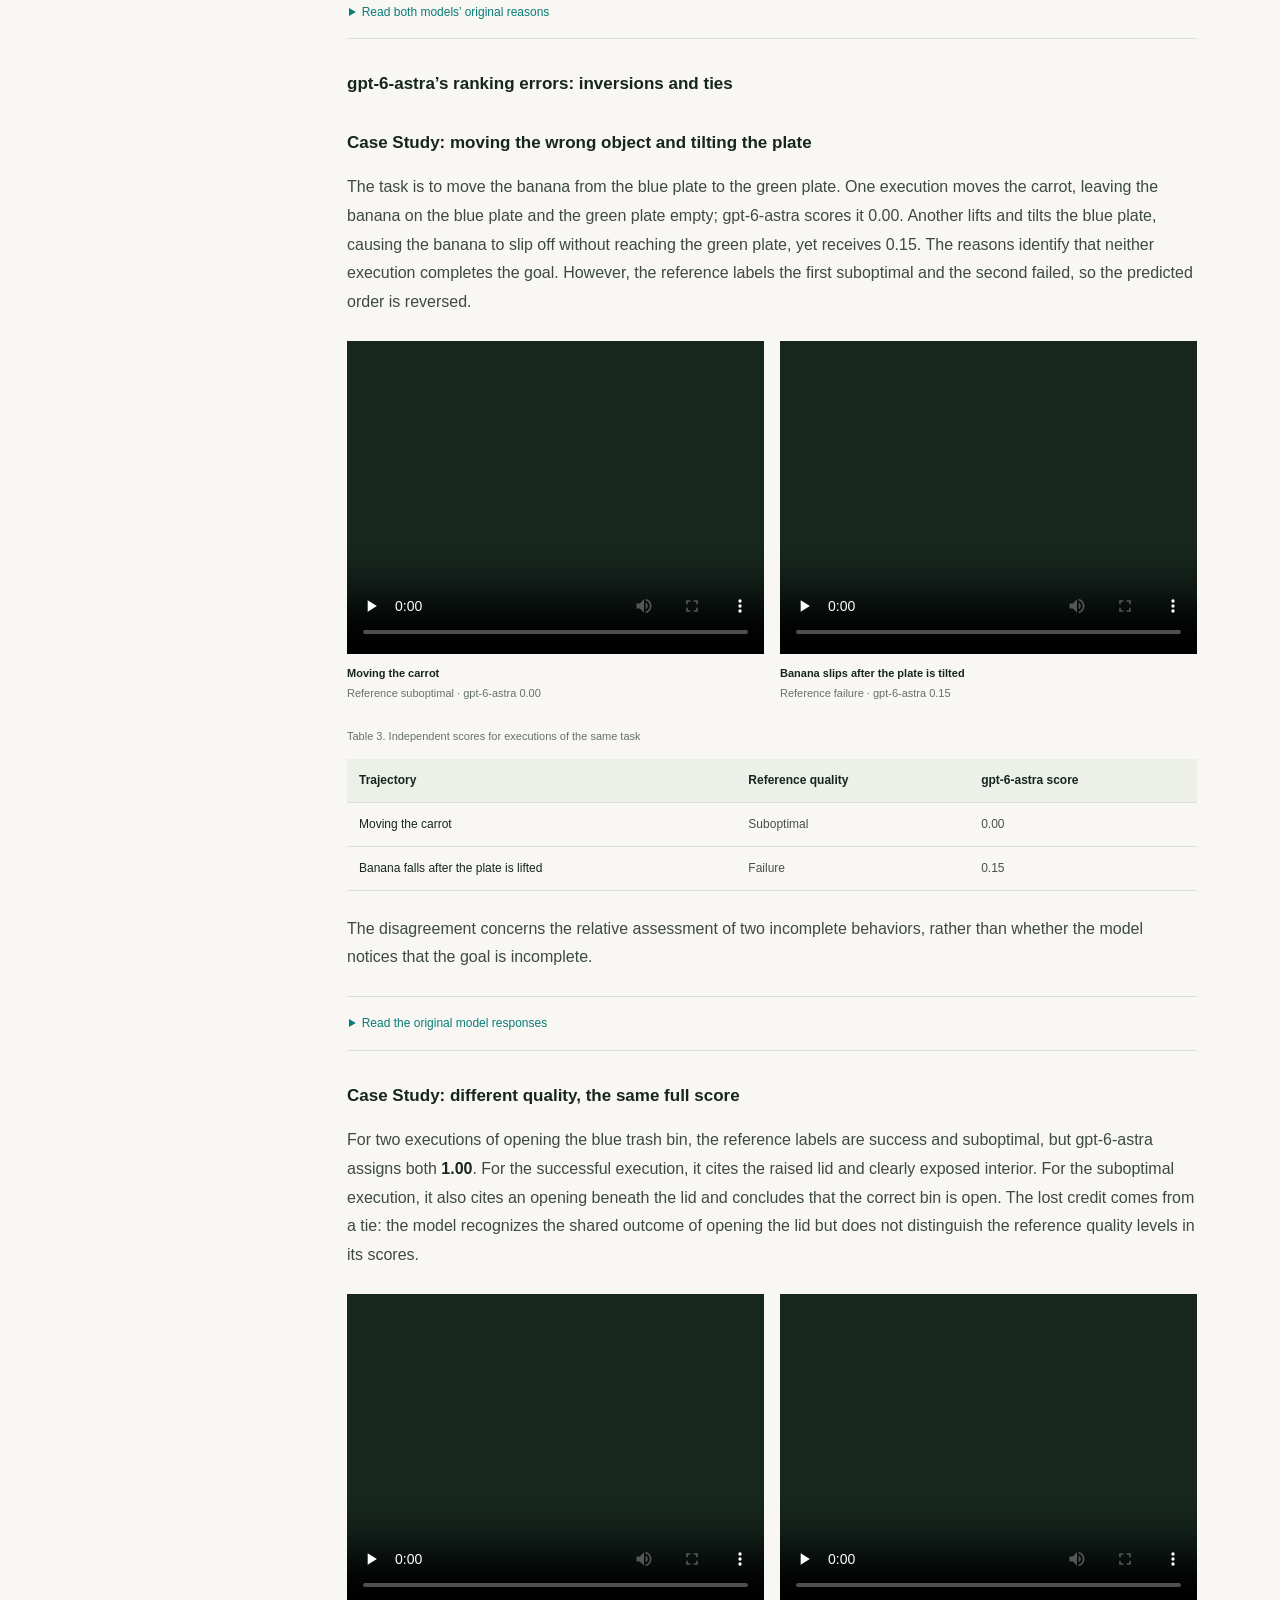
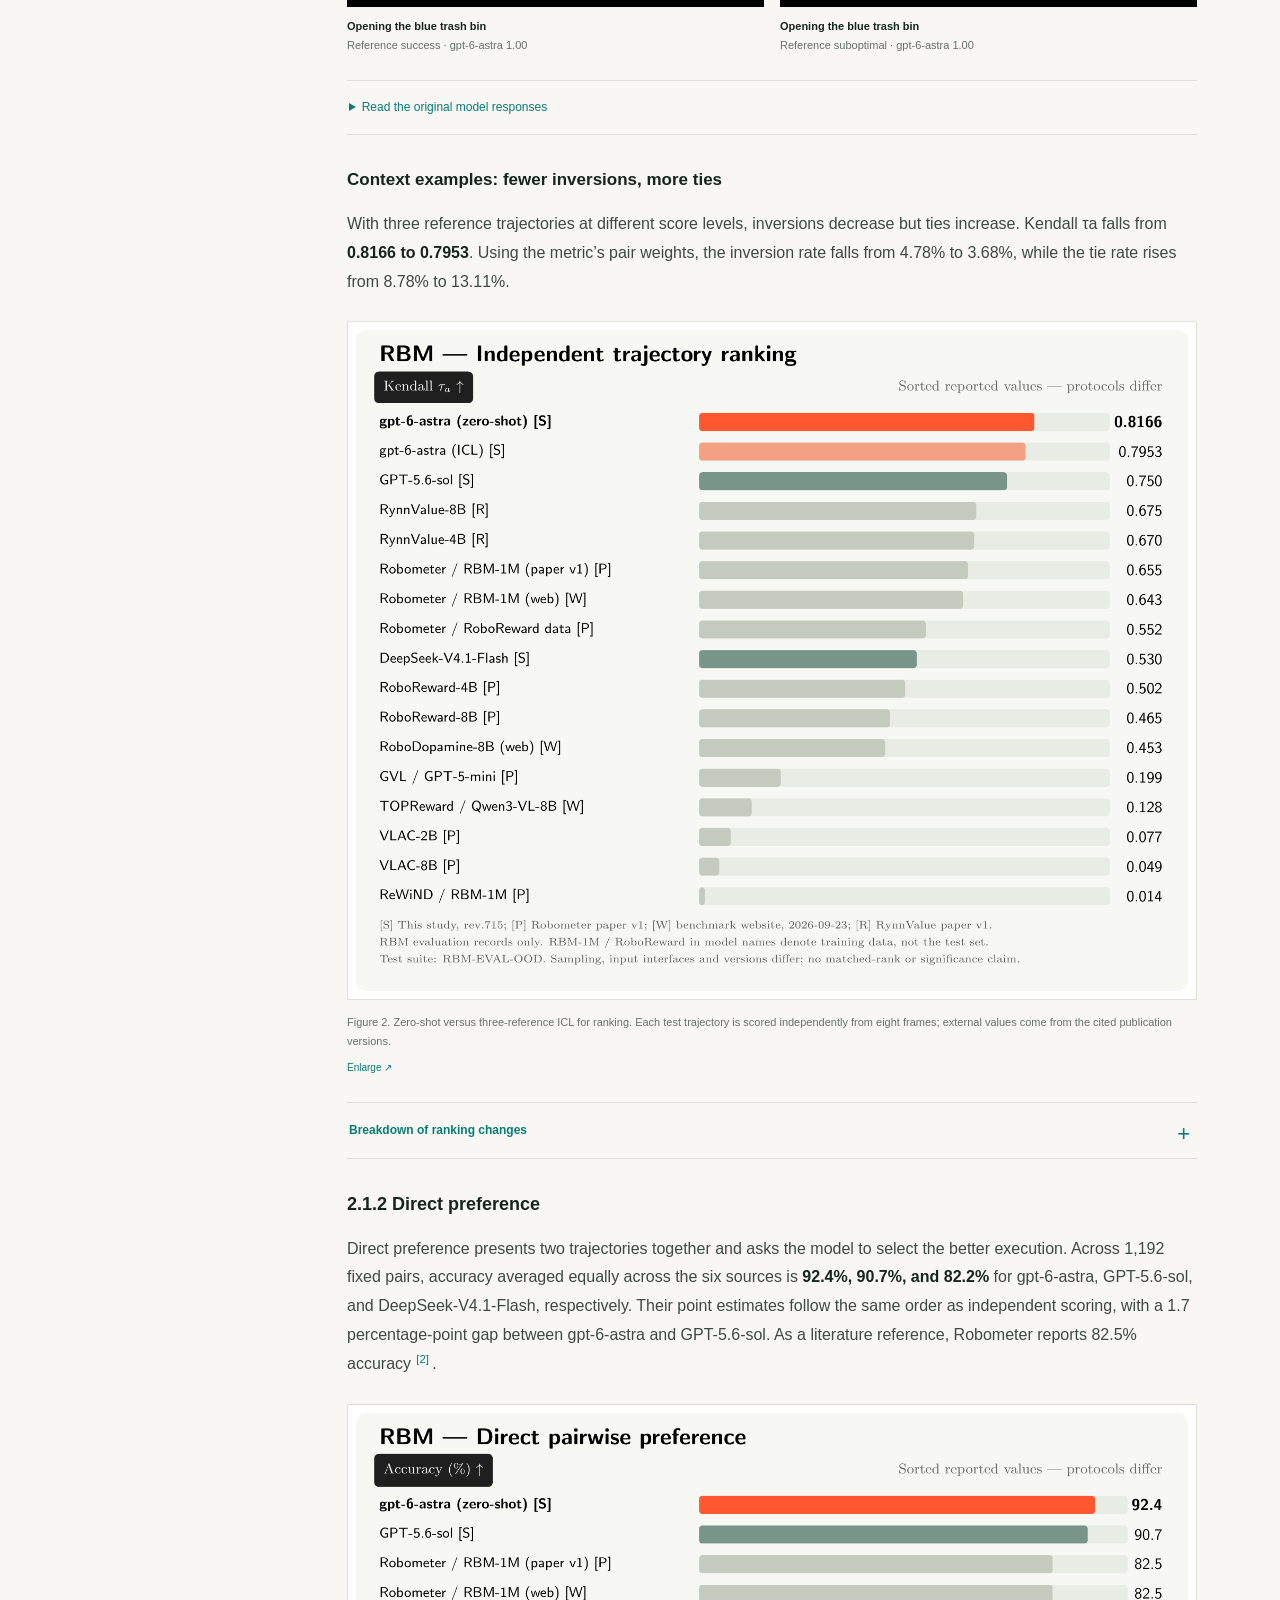
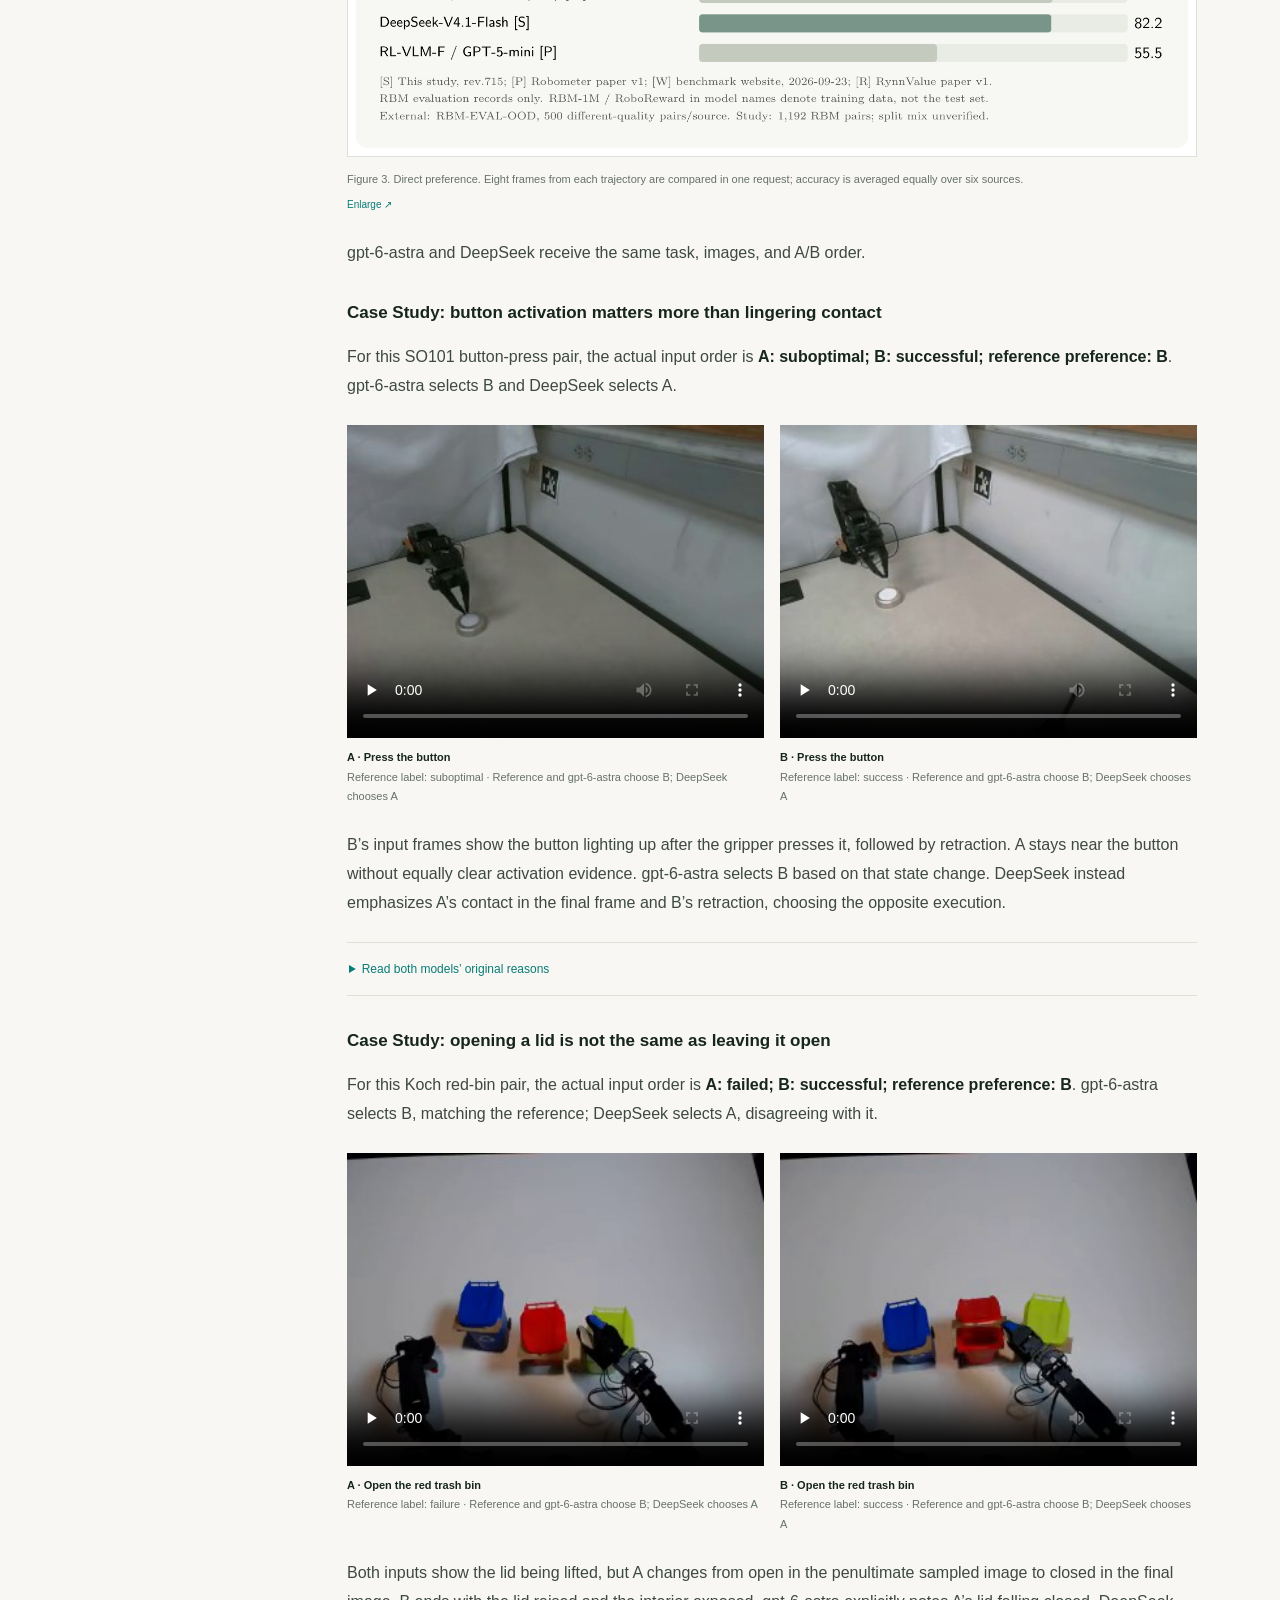
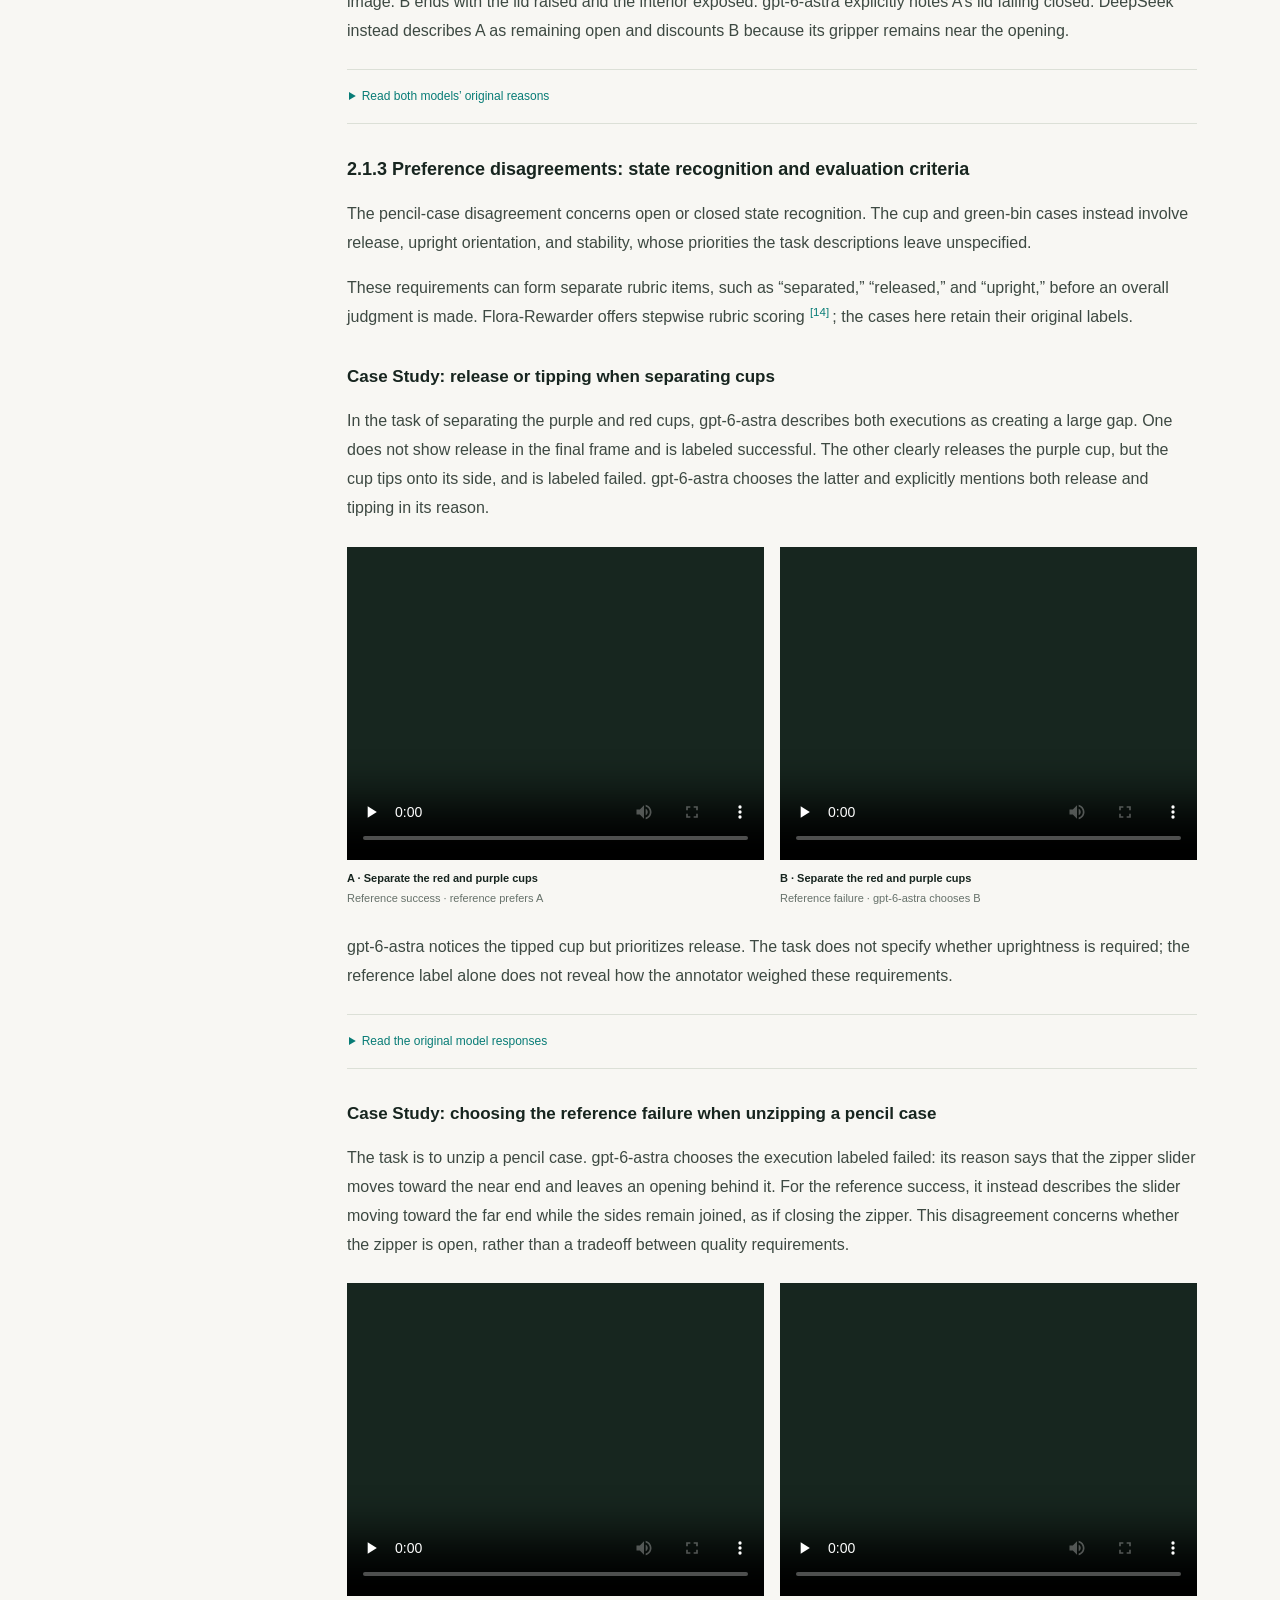
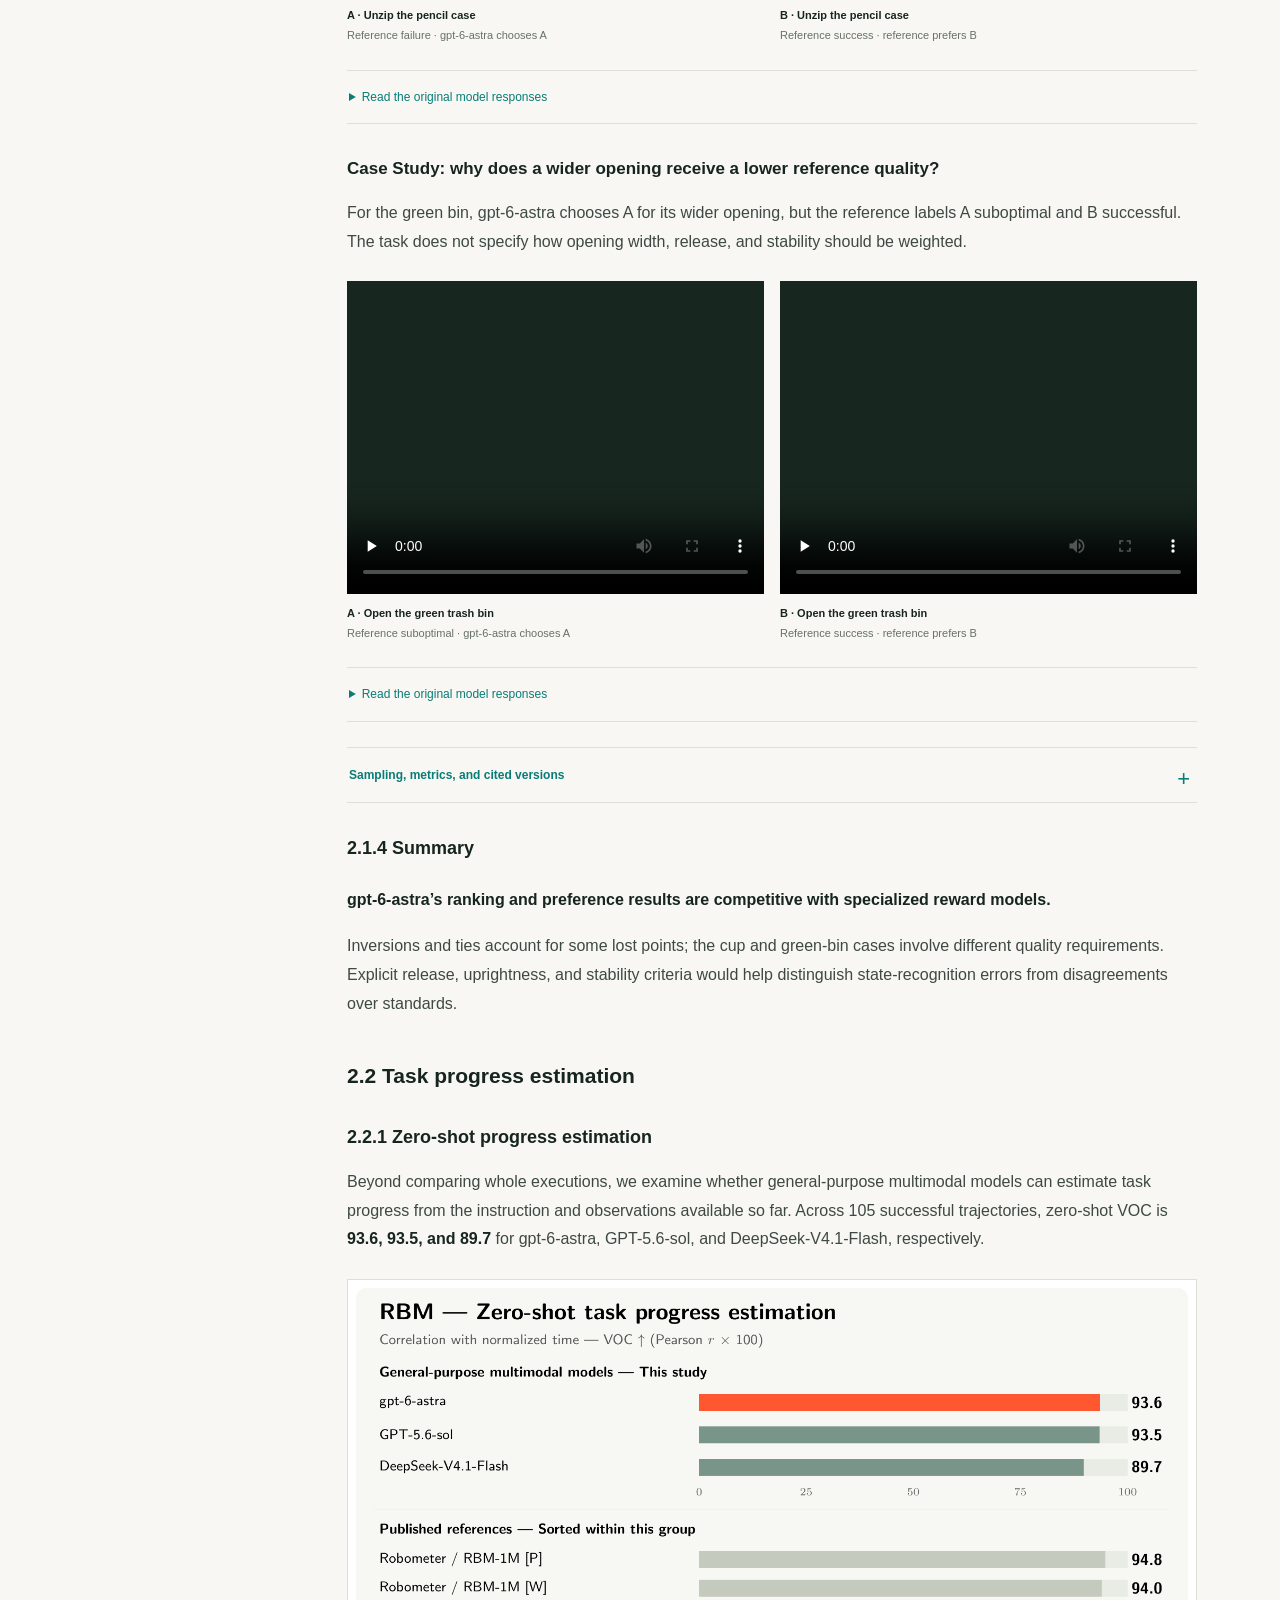
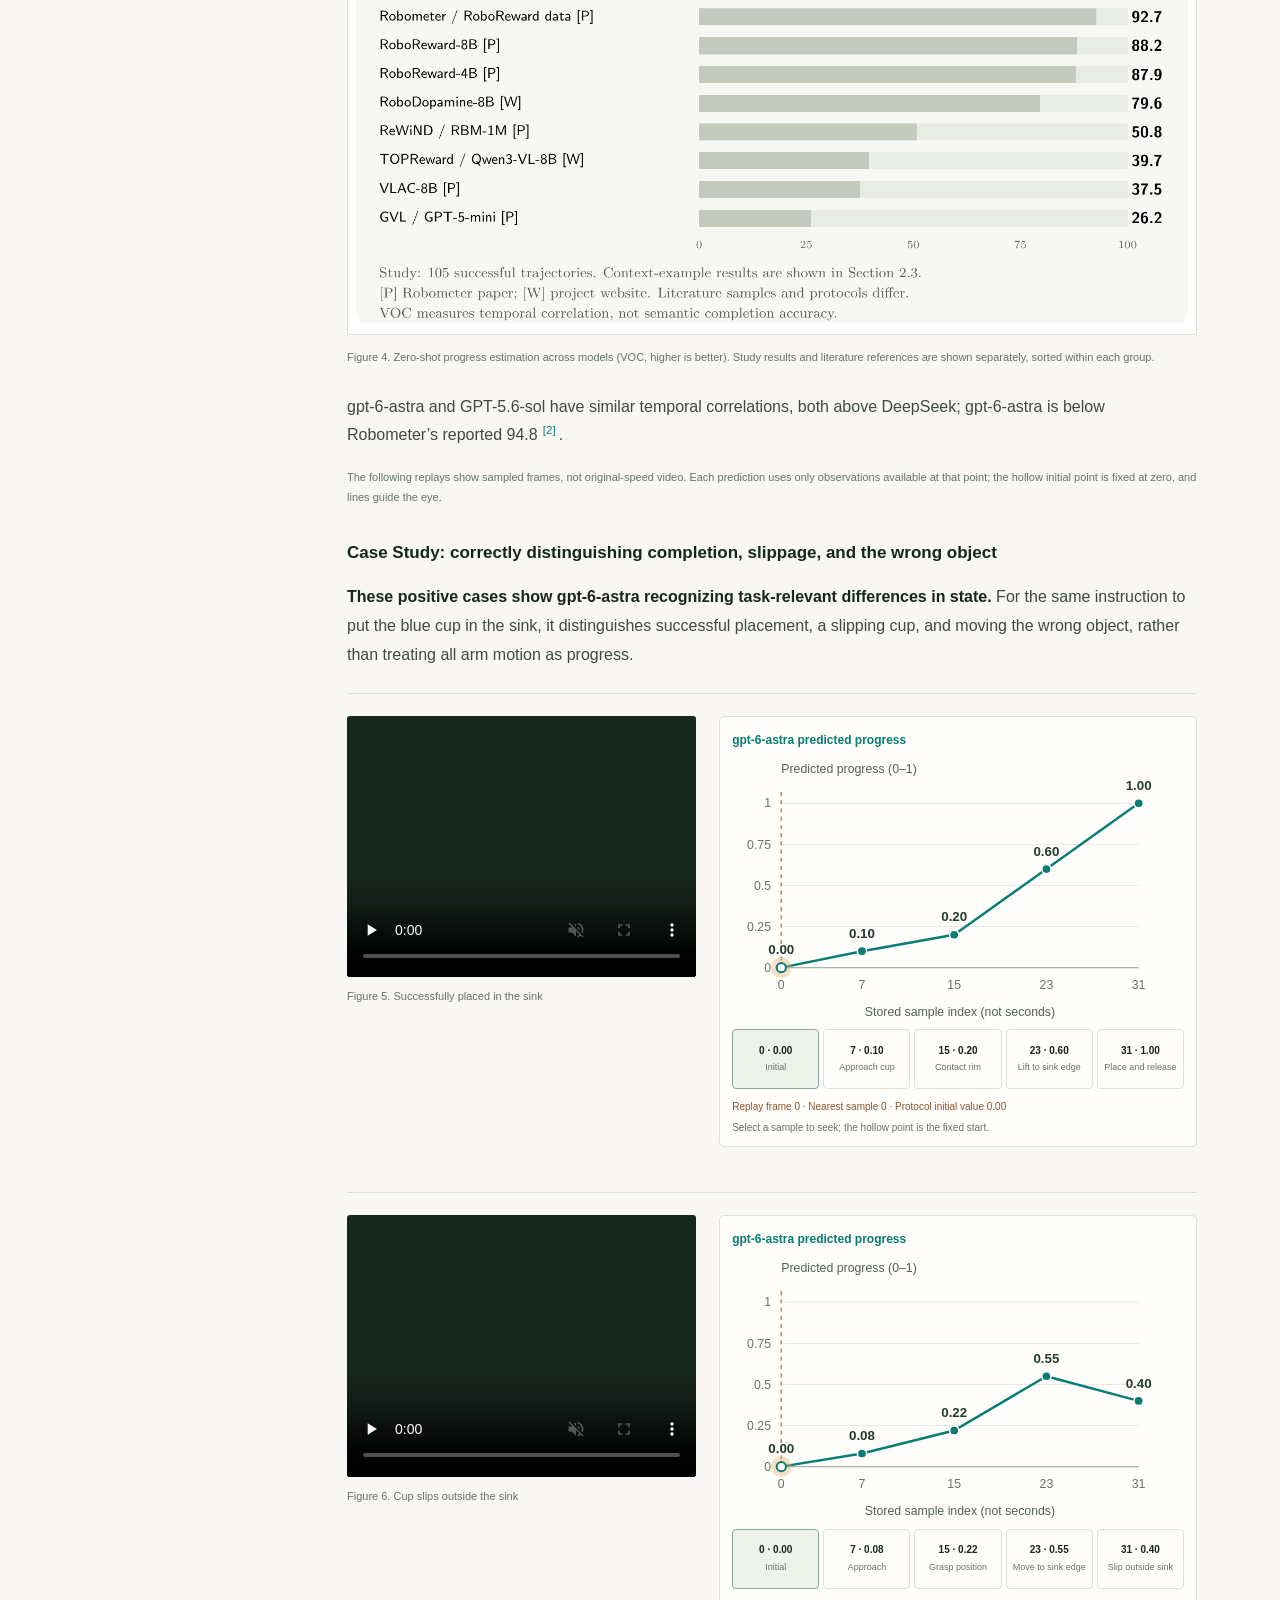
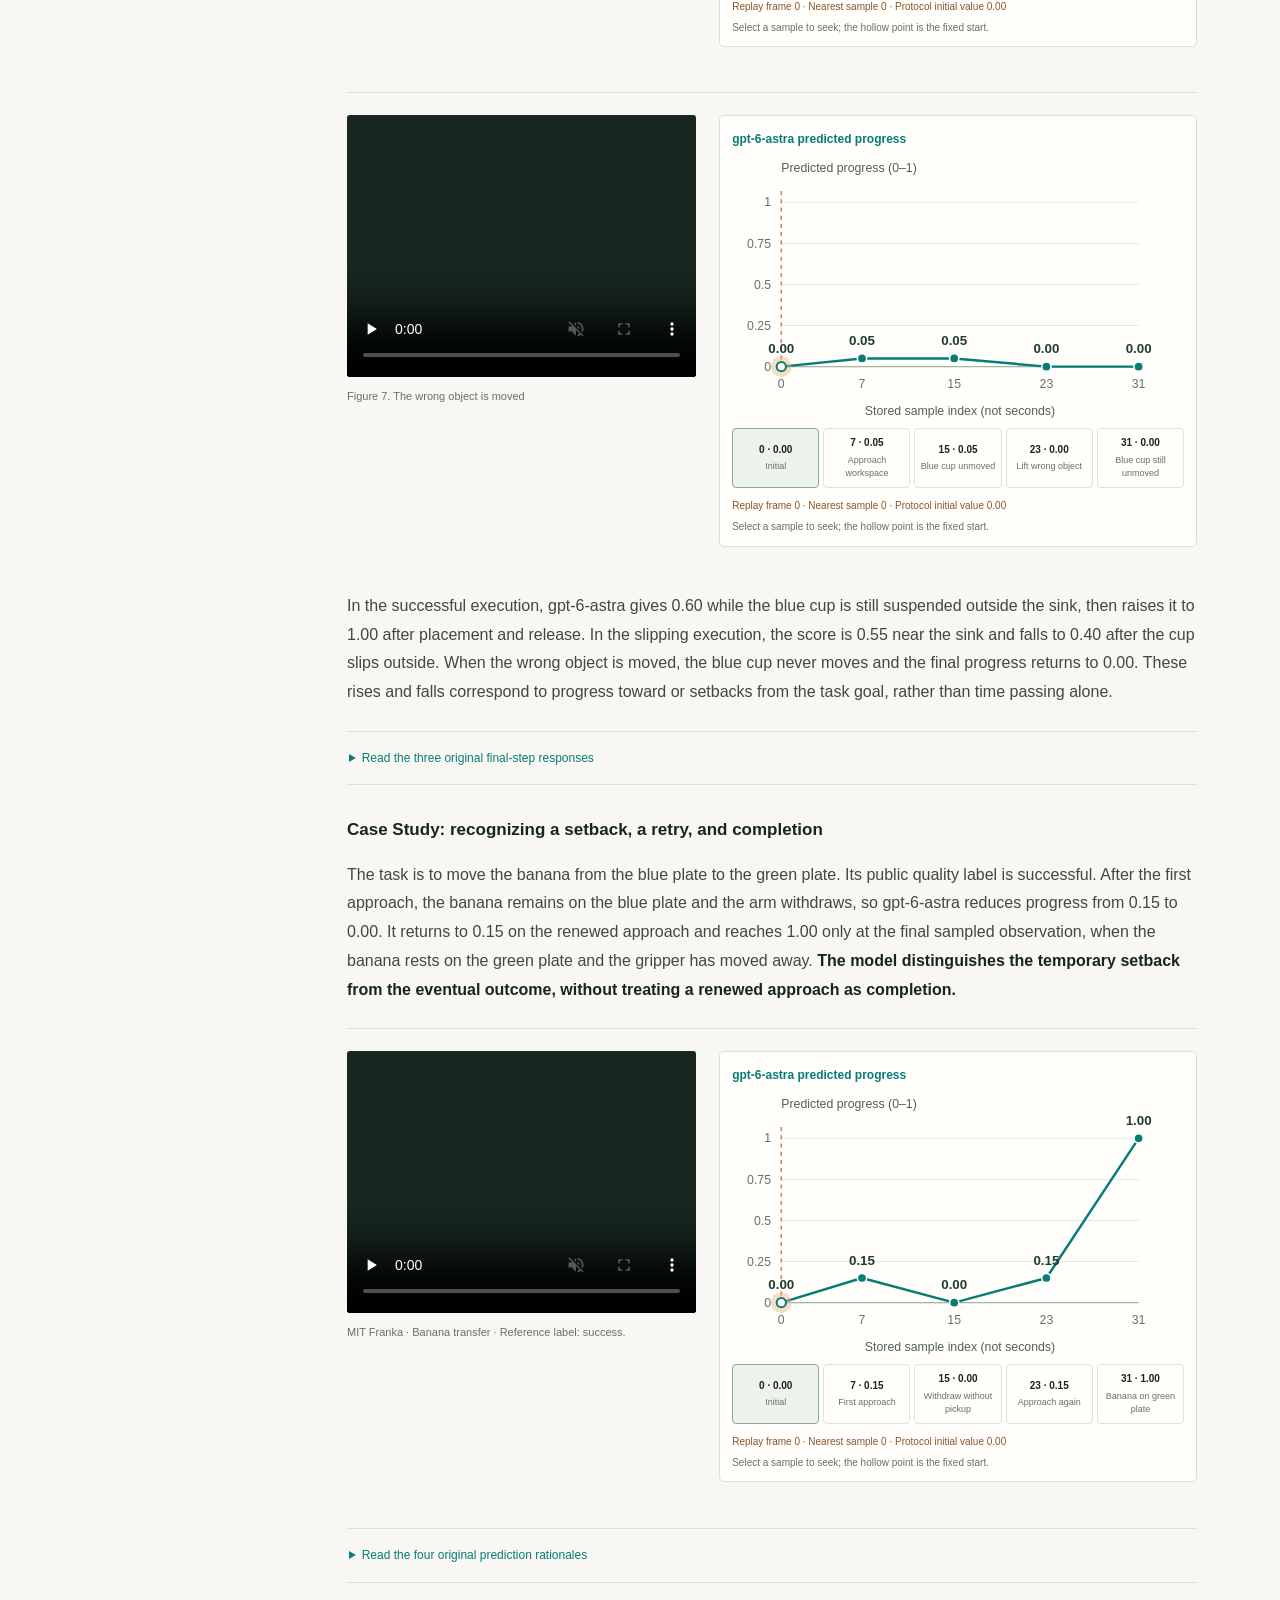
==== commit f9e734b4: "Summarize bilingual key findings without case examples" ====
--- a/en.html
+++ b/en.html
@@ -82,13 +82,13 @@
 <h2>Key takeaways</h2>
 <ul>
 <li>
-<strong>Zero-shot execution-quality comparison is competitive.</strong> gpt-6-astra has the highest ranking and preference scores among the three general-purpose models tested and is competitive with published specialized-model results.</li>
+<strong>General-purpose multimodal models achieve competitive zero-shot results in execution quality evaluation.</strong> gpt-6-astra reaches Kendall τ<sub>a</sub> of 0.8166 for trajectory ranking and 92.4% accuracy for direct preference judgments, the highest scores among the three general-purpose models evaluated.</li>
 <li>
-<strong>In-context examples affect tasks differently.</strong> Progress VOC improves, while trajectory-ranking τa declines.</li>
+<strong>Progress scores can reflect task advancement, mistakes, and recovery.</strong> gpt-6-astra achieves a zero-shot progress VOC of 93.6, and its scores can respond to task-relevant state changes.</li>
 <li>
-<strong>Overall outcome accuracy improves, but more failures are missed.</strong> On RoboFail, ICL recognizes successful executions more accurately while also labeling more failures as successes.</li>
+<strong>The model can detect failures in robot execution and generate explanations.</strong> On RoboFail, outcome accuracy reaches a maximum of 85.96%, with failure recall of 82.35% in the same setting.</li>
 <li>
-<strong>Most of the composite ROUGE-L gain comes from success recognition.</strong> The failure-explanation term improves less and needs to be examined alongside the specific reasons given.</li>
+<strong>Error analysis identifies three types of judgment error.</strong> These are misreading key states, inaccurately identifying failure causes, and assigning the same score to executions of different quality.</li>
 </ul>
 </section>
 <section id="overview" class="" data-toc>
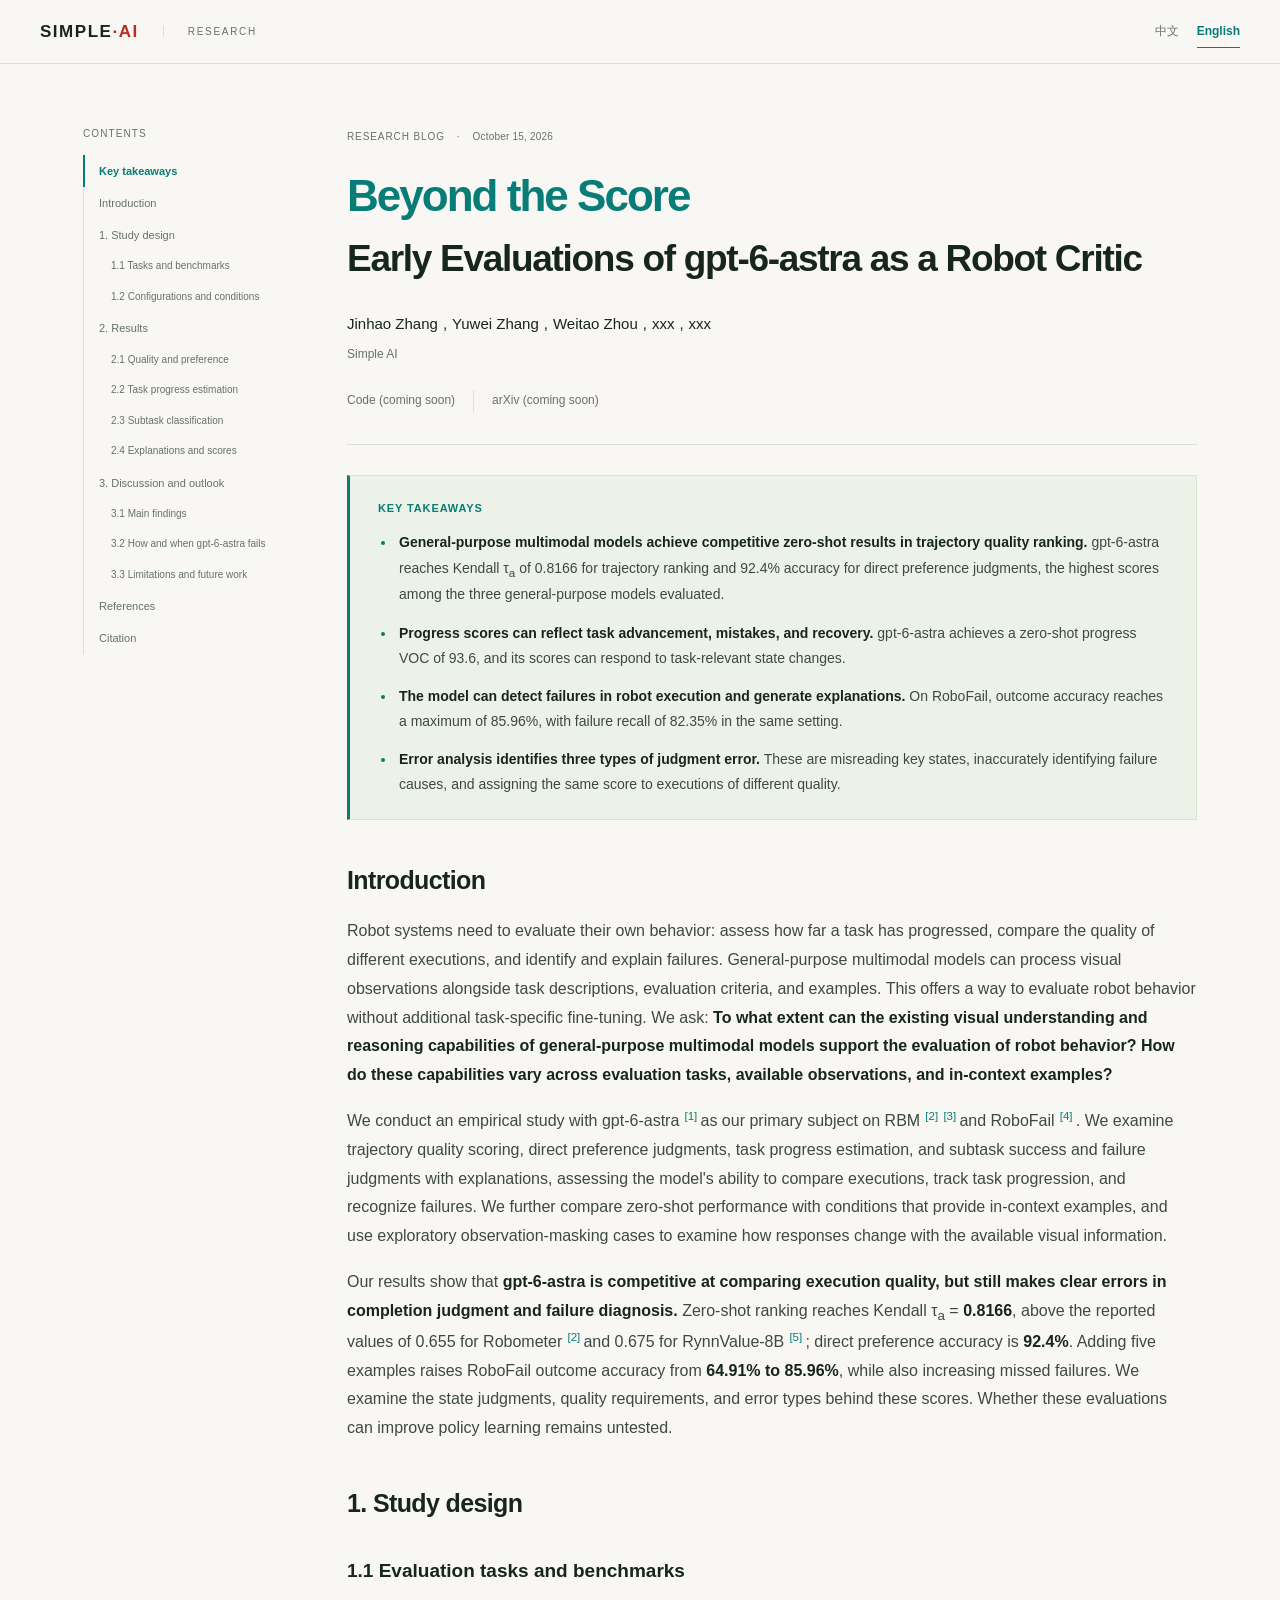
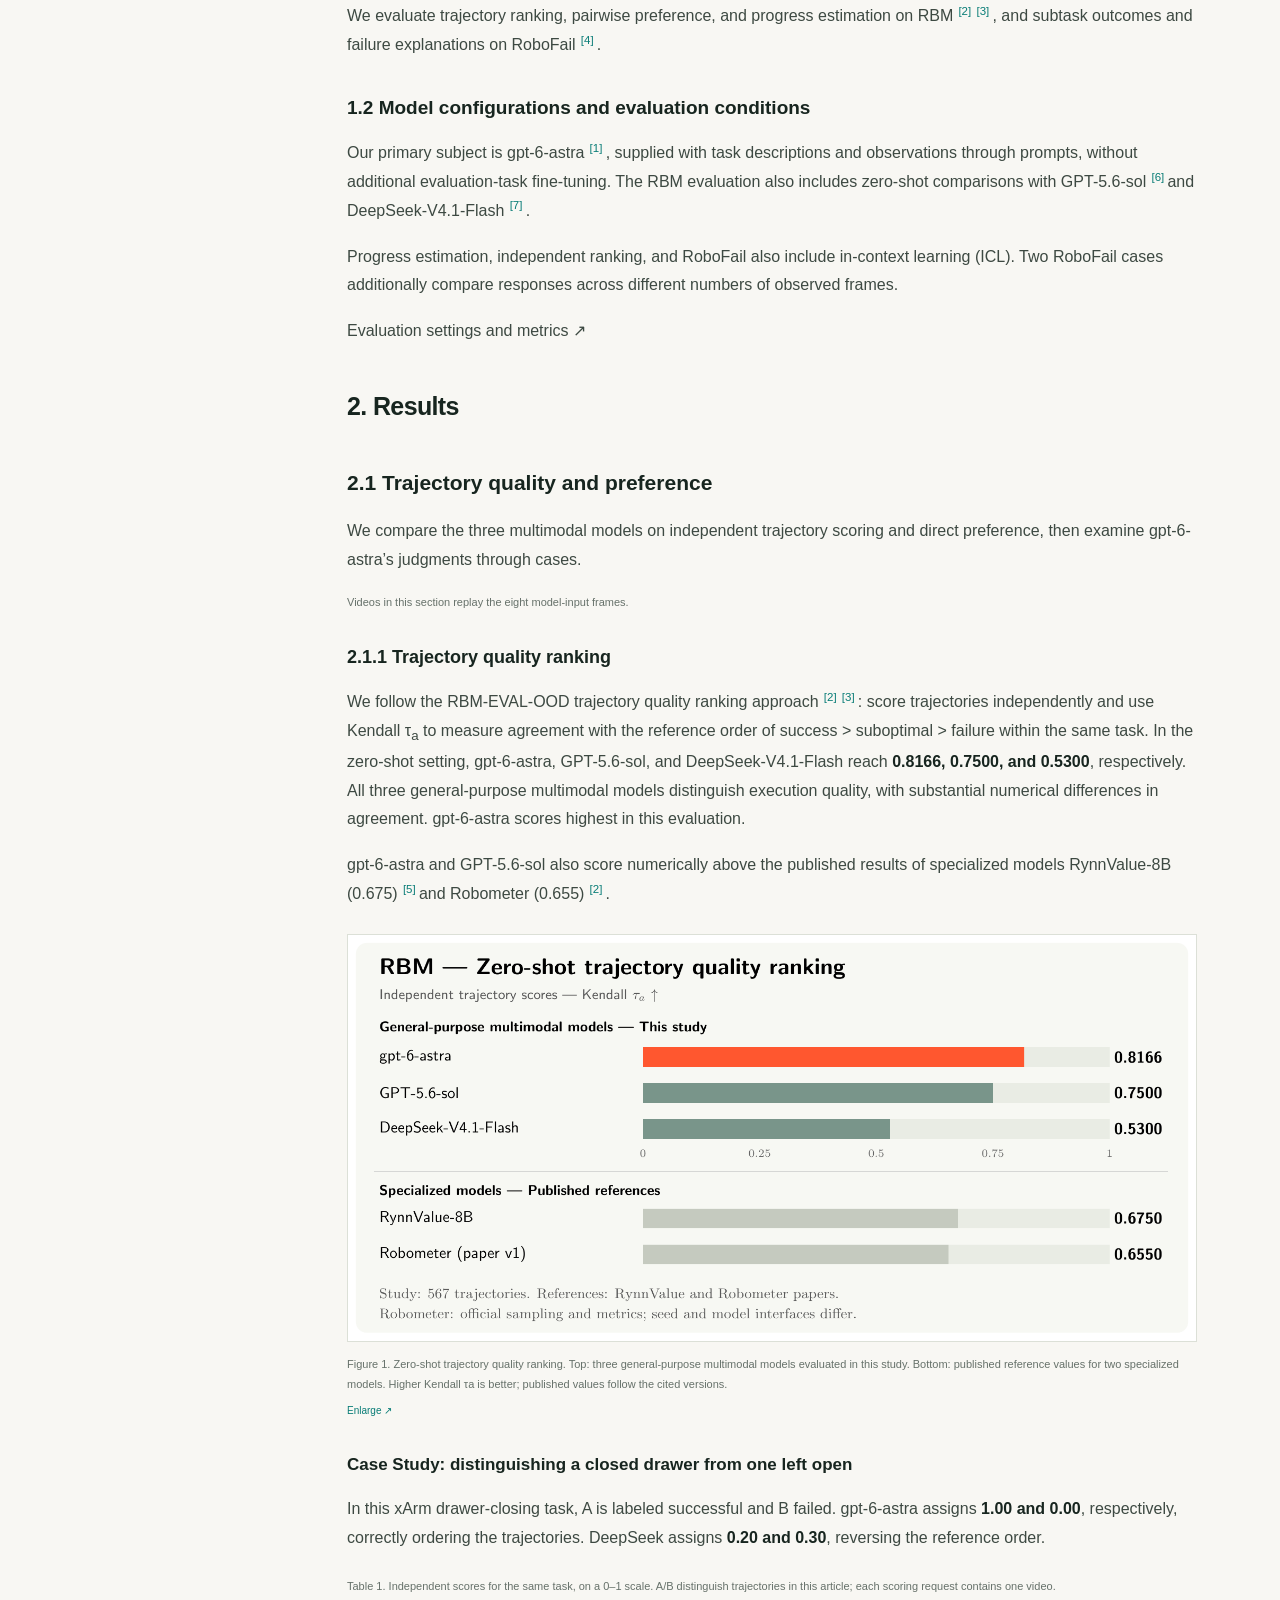
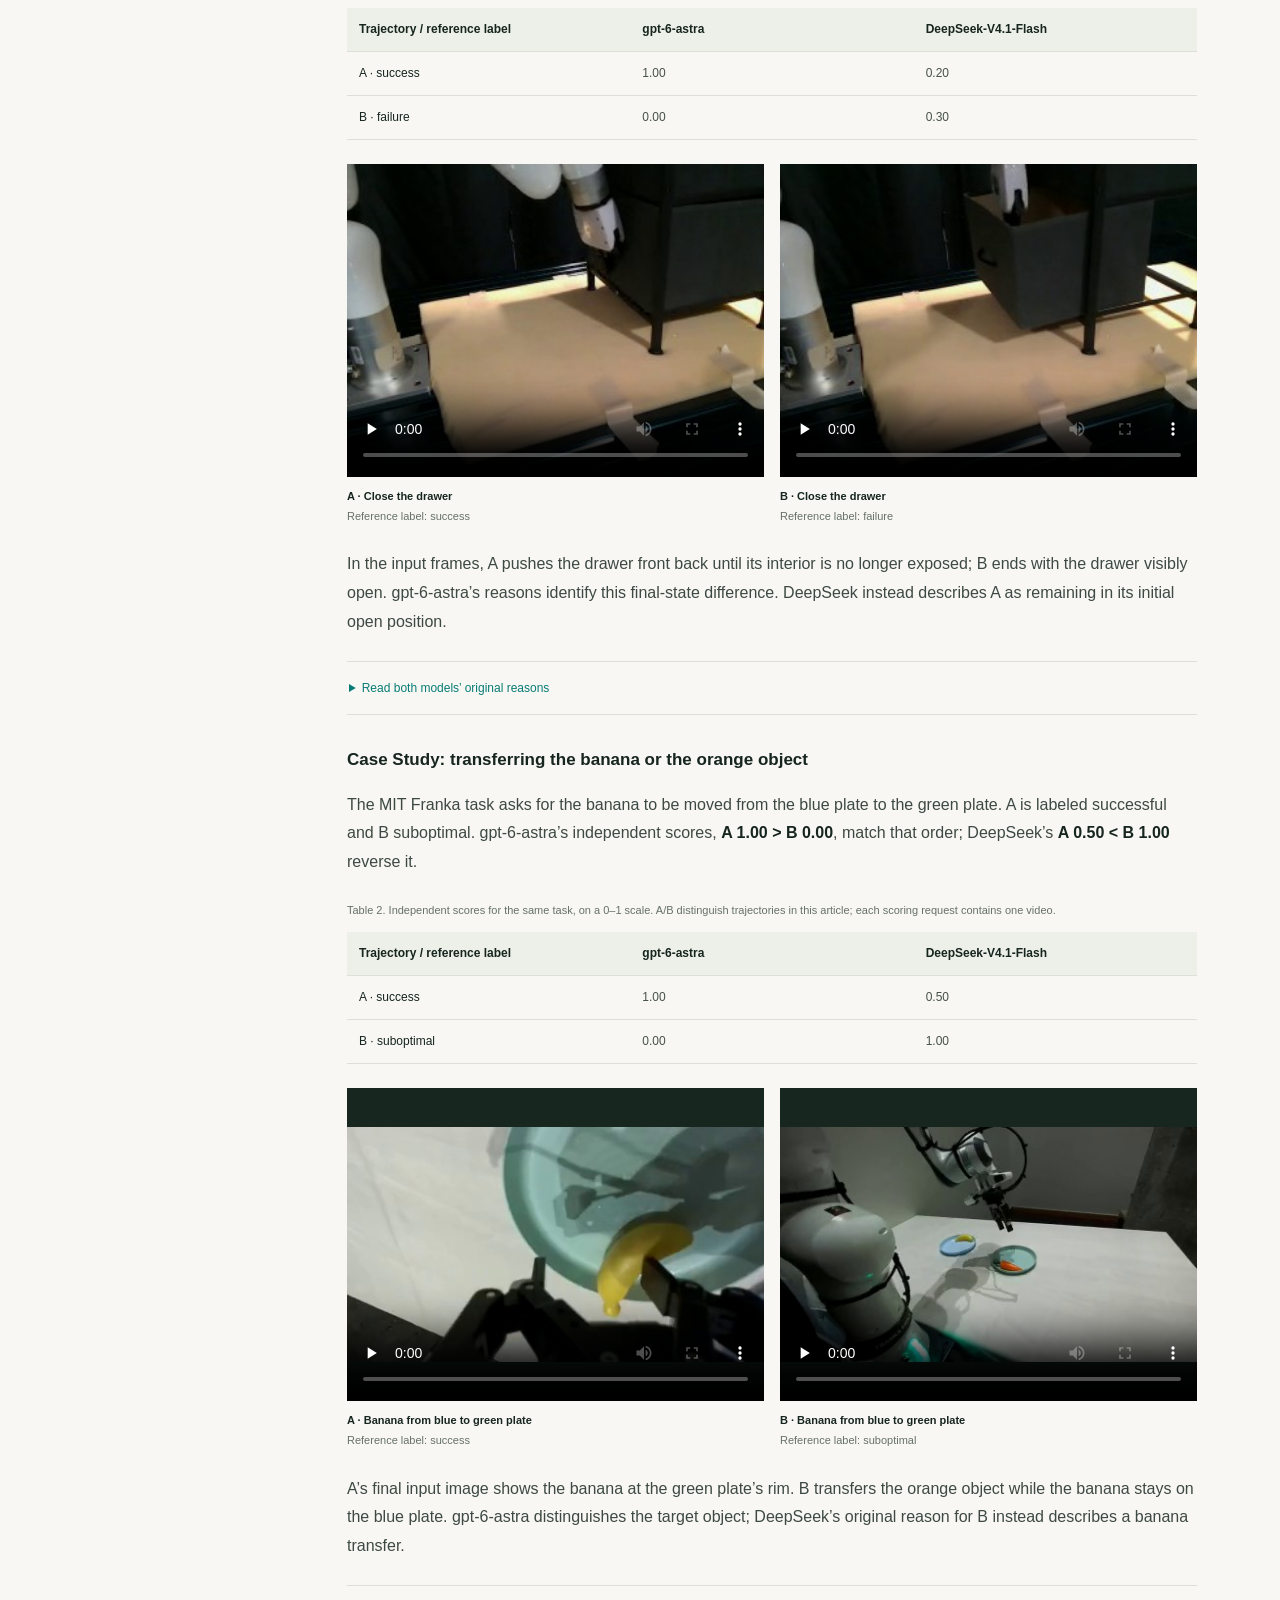
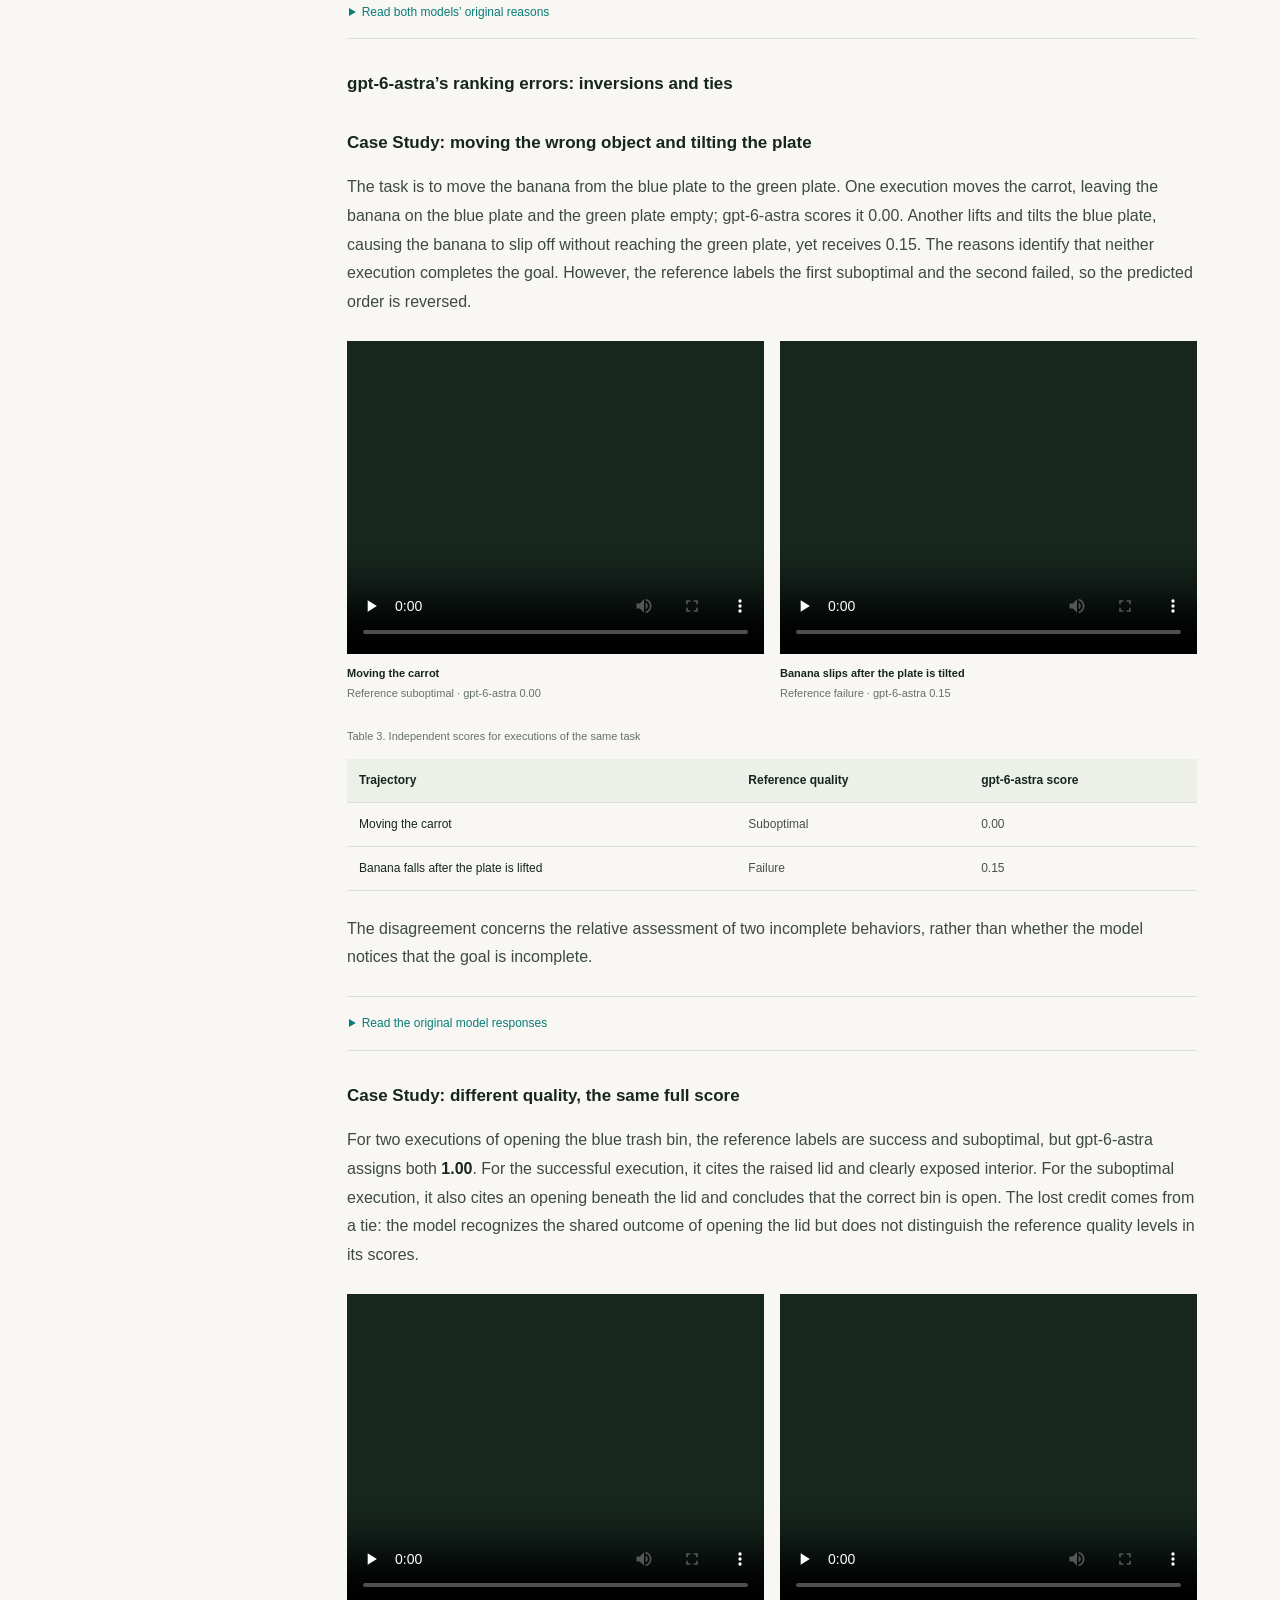
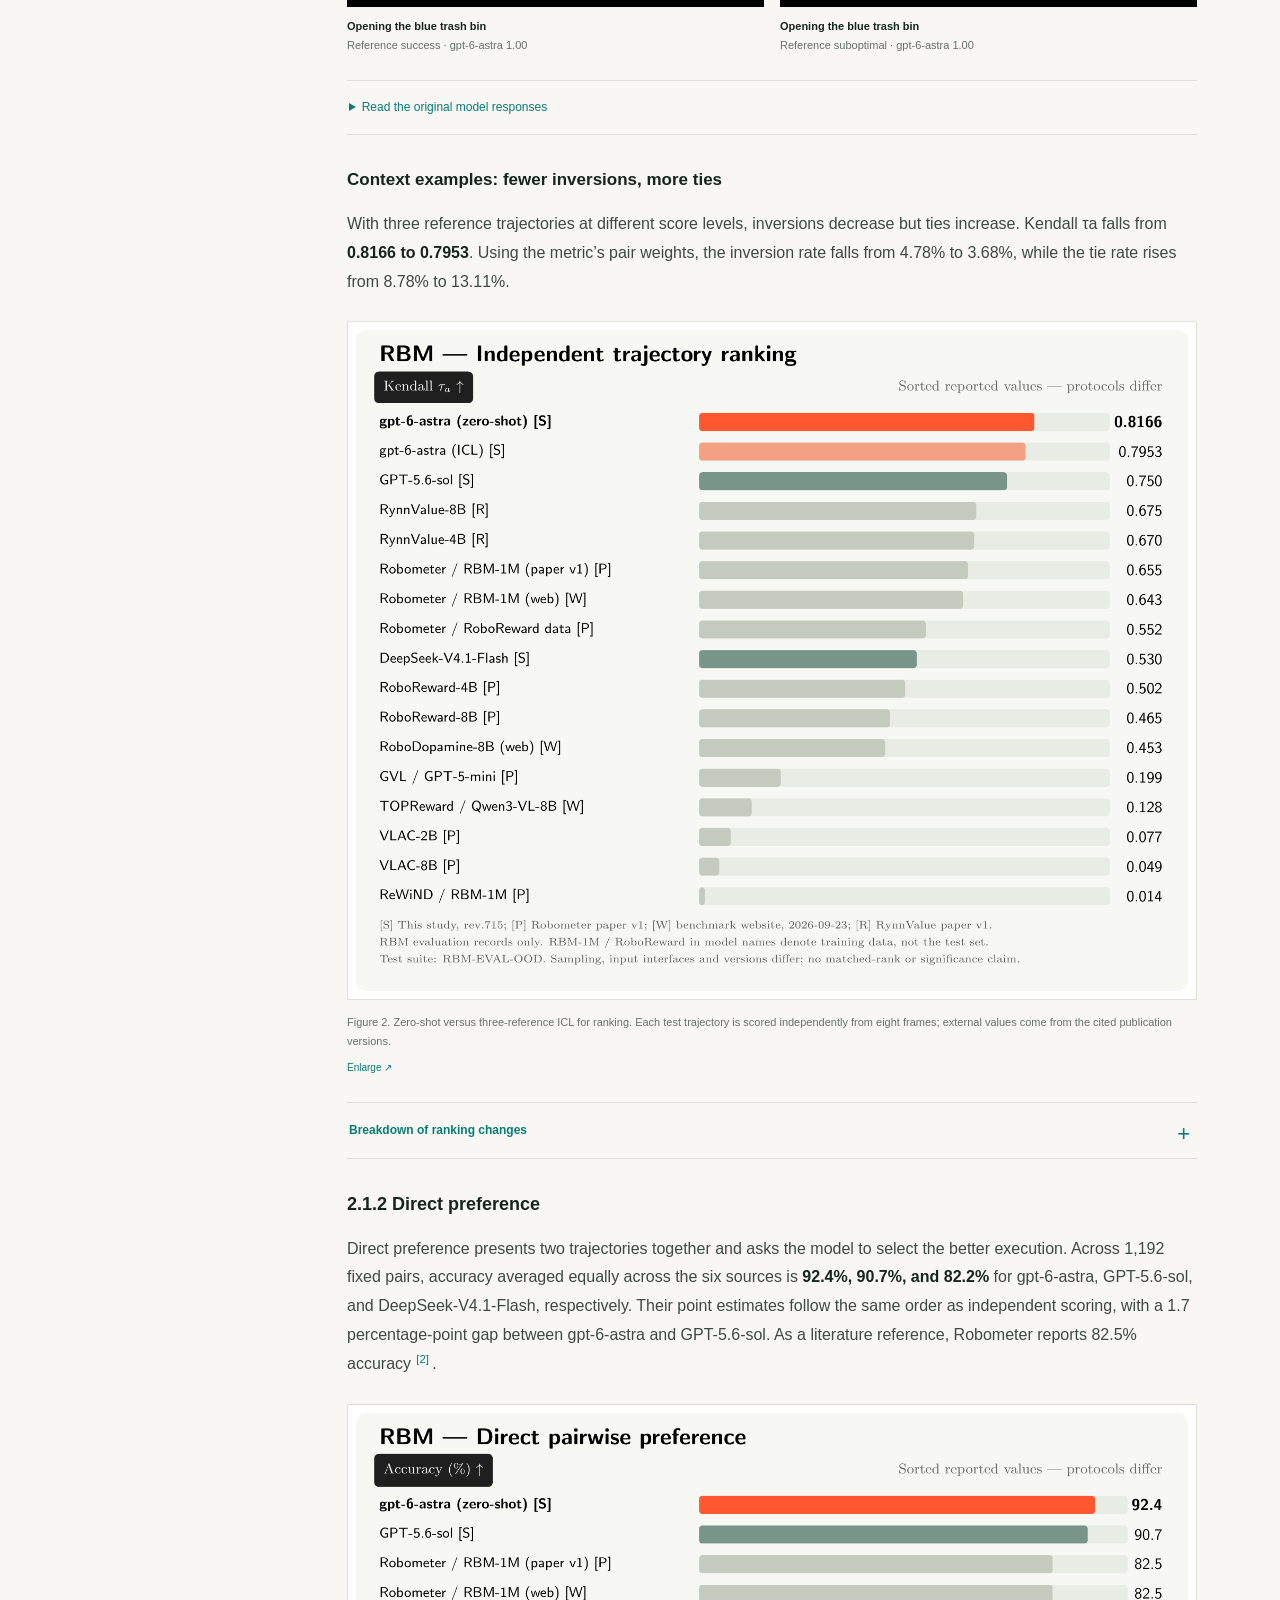
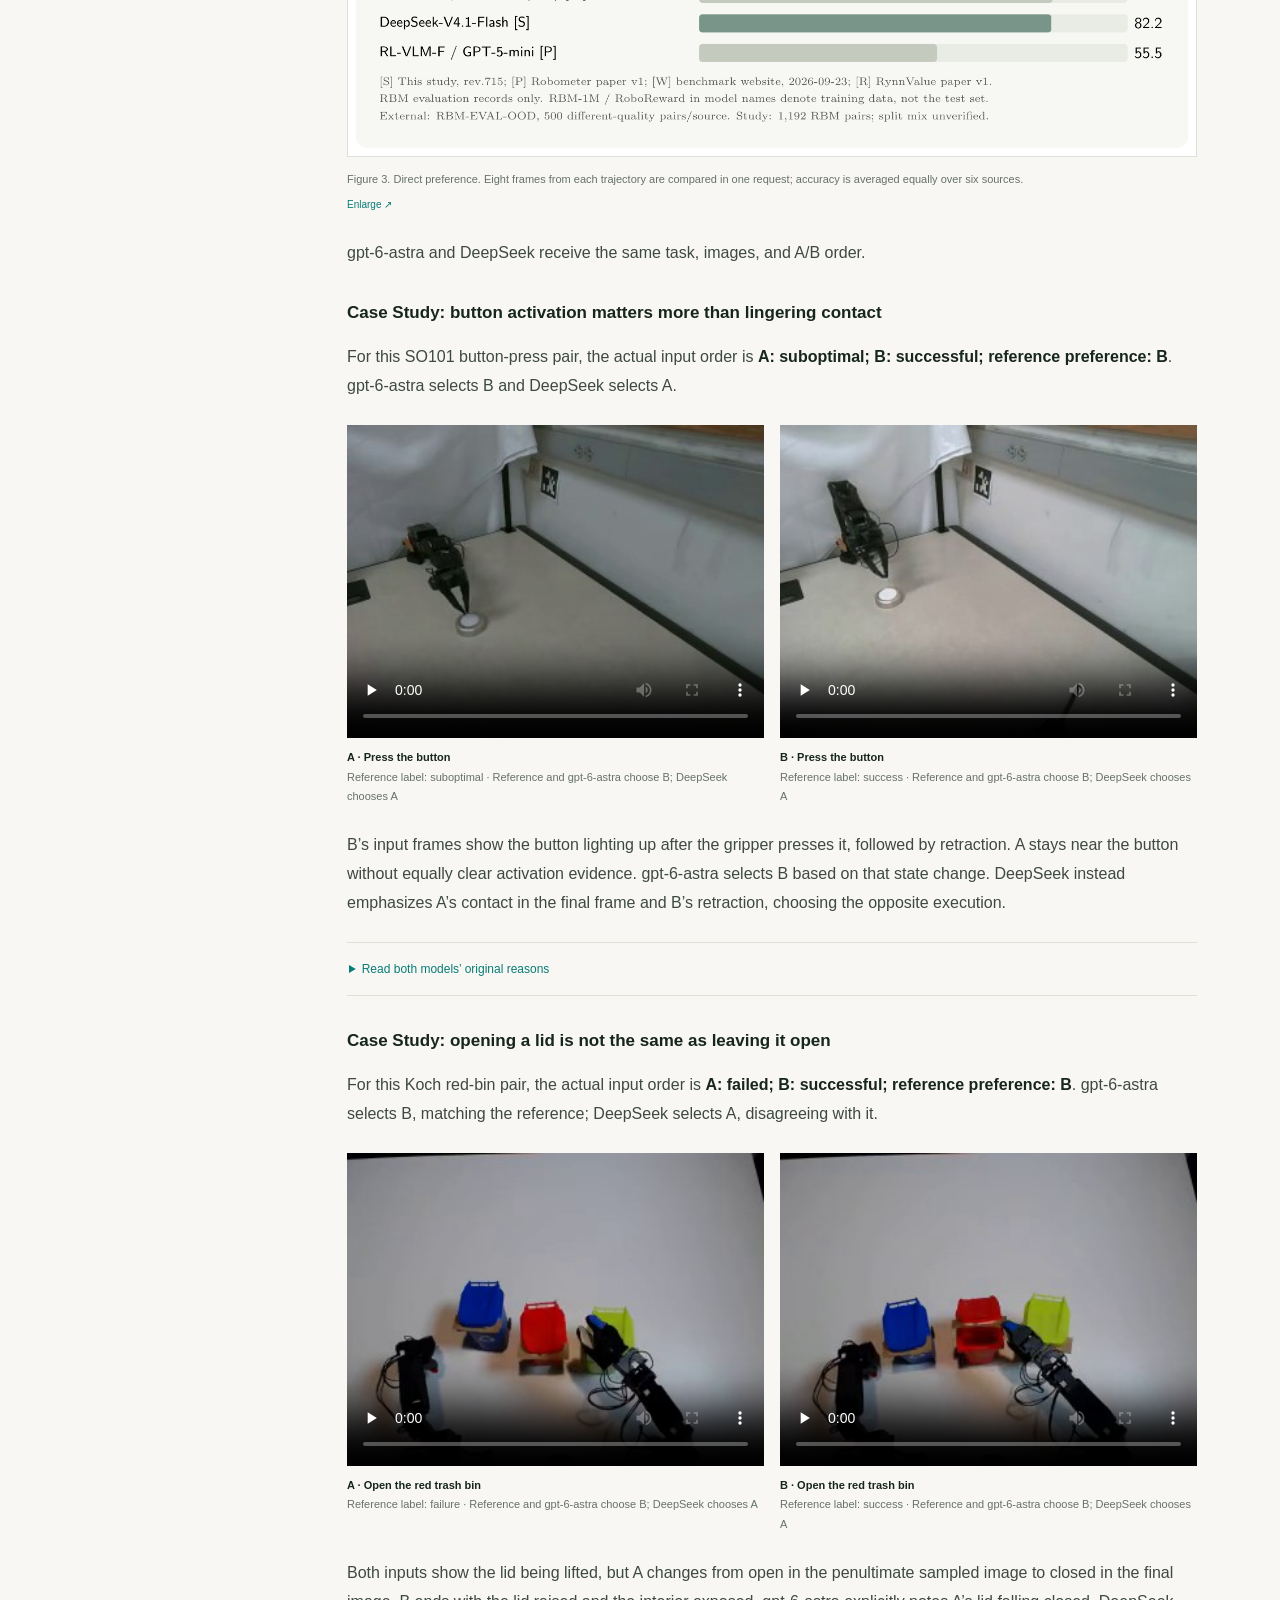
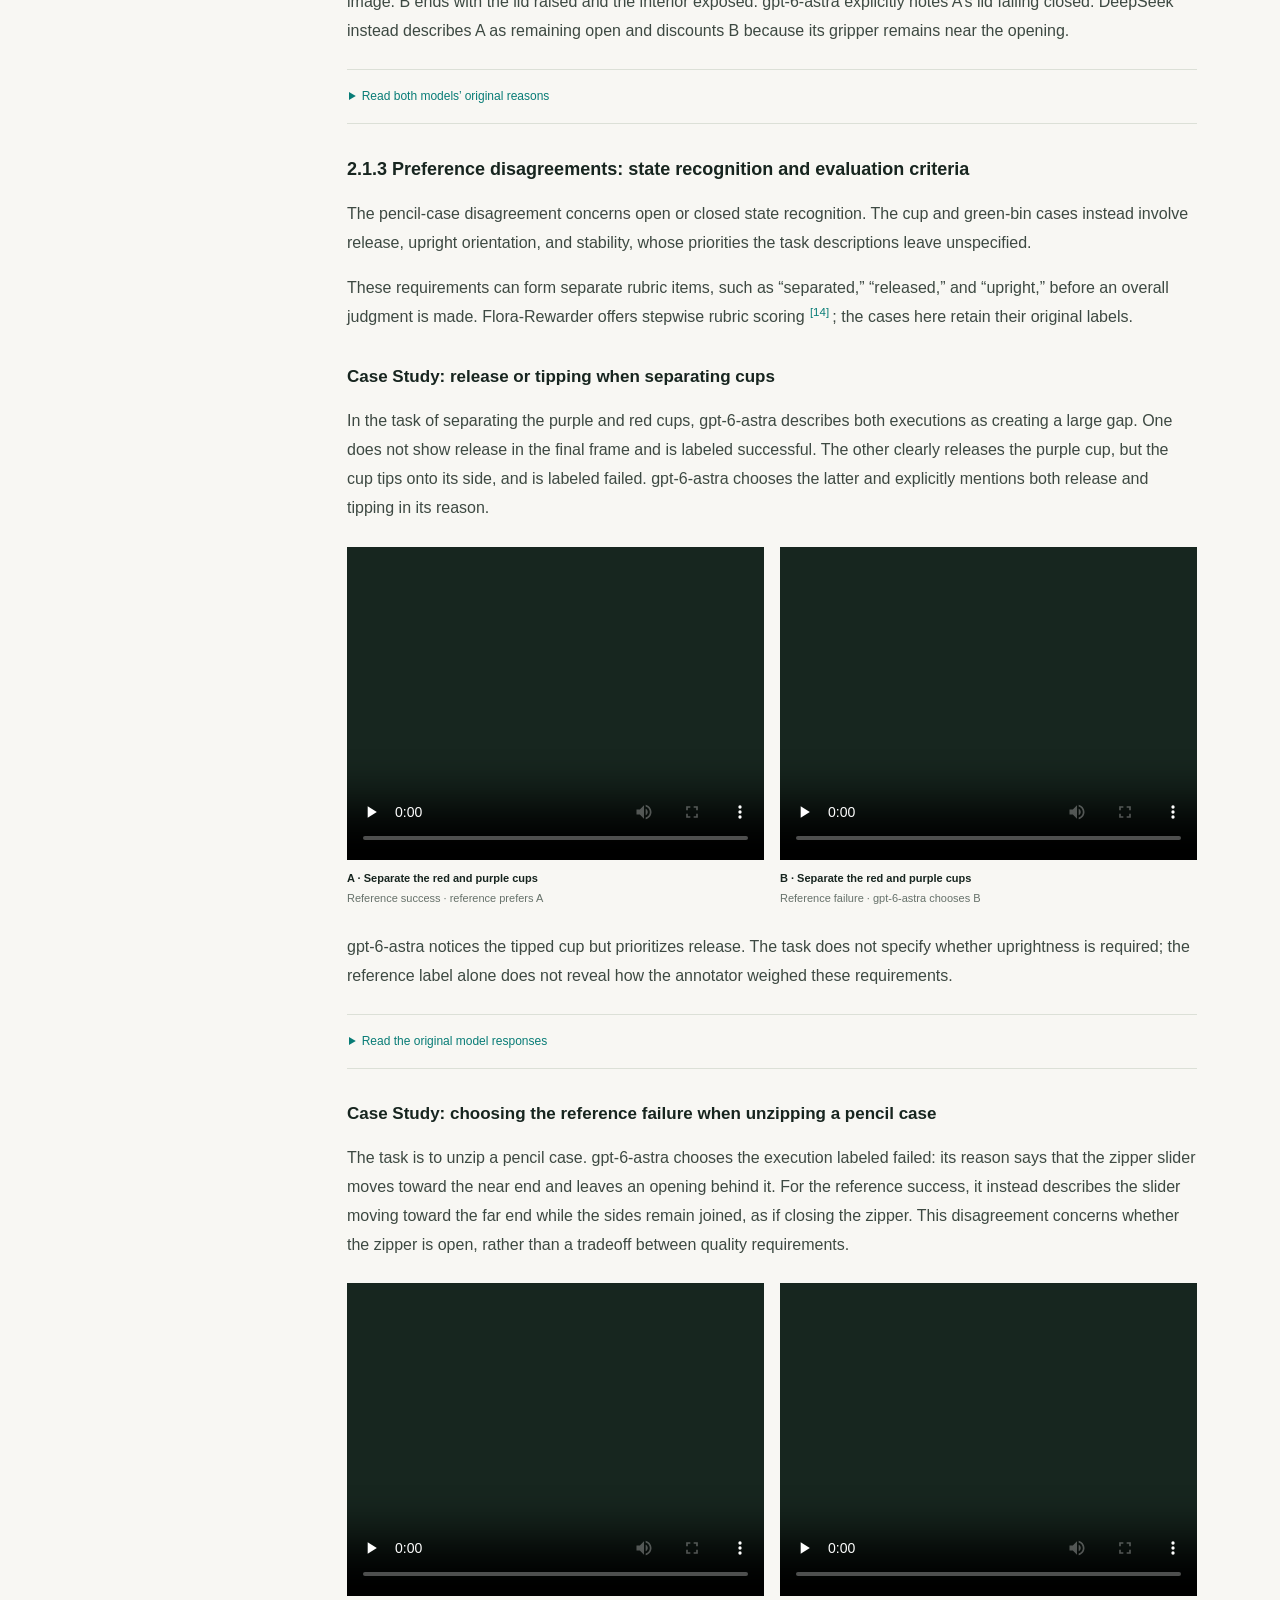
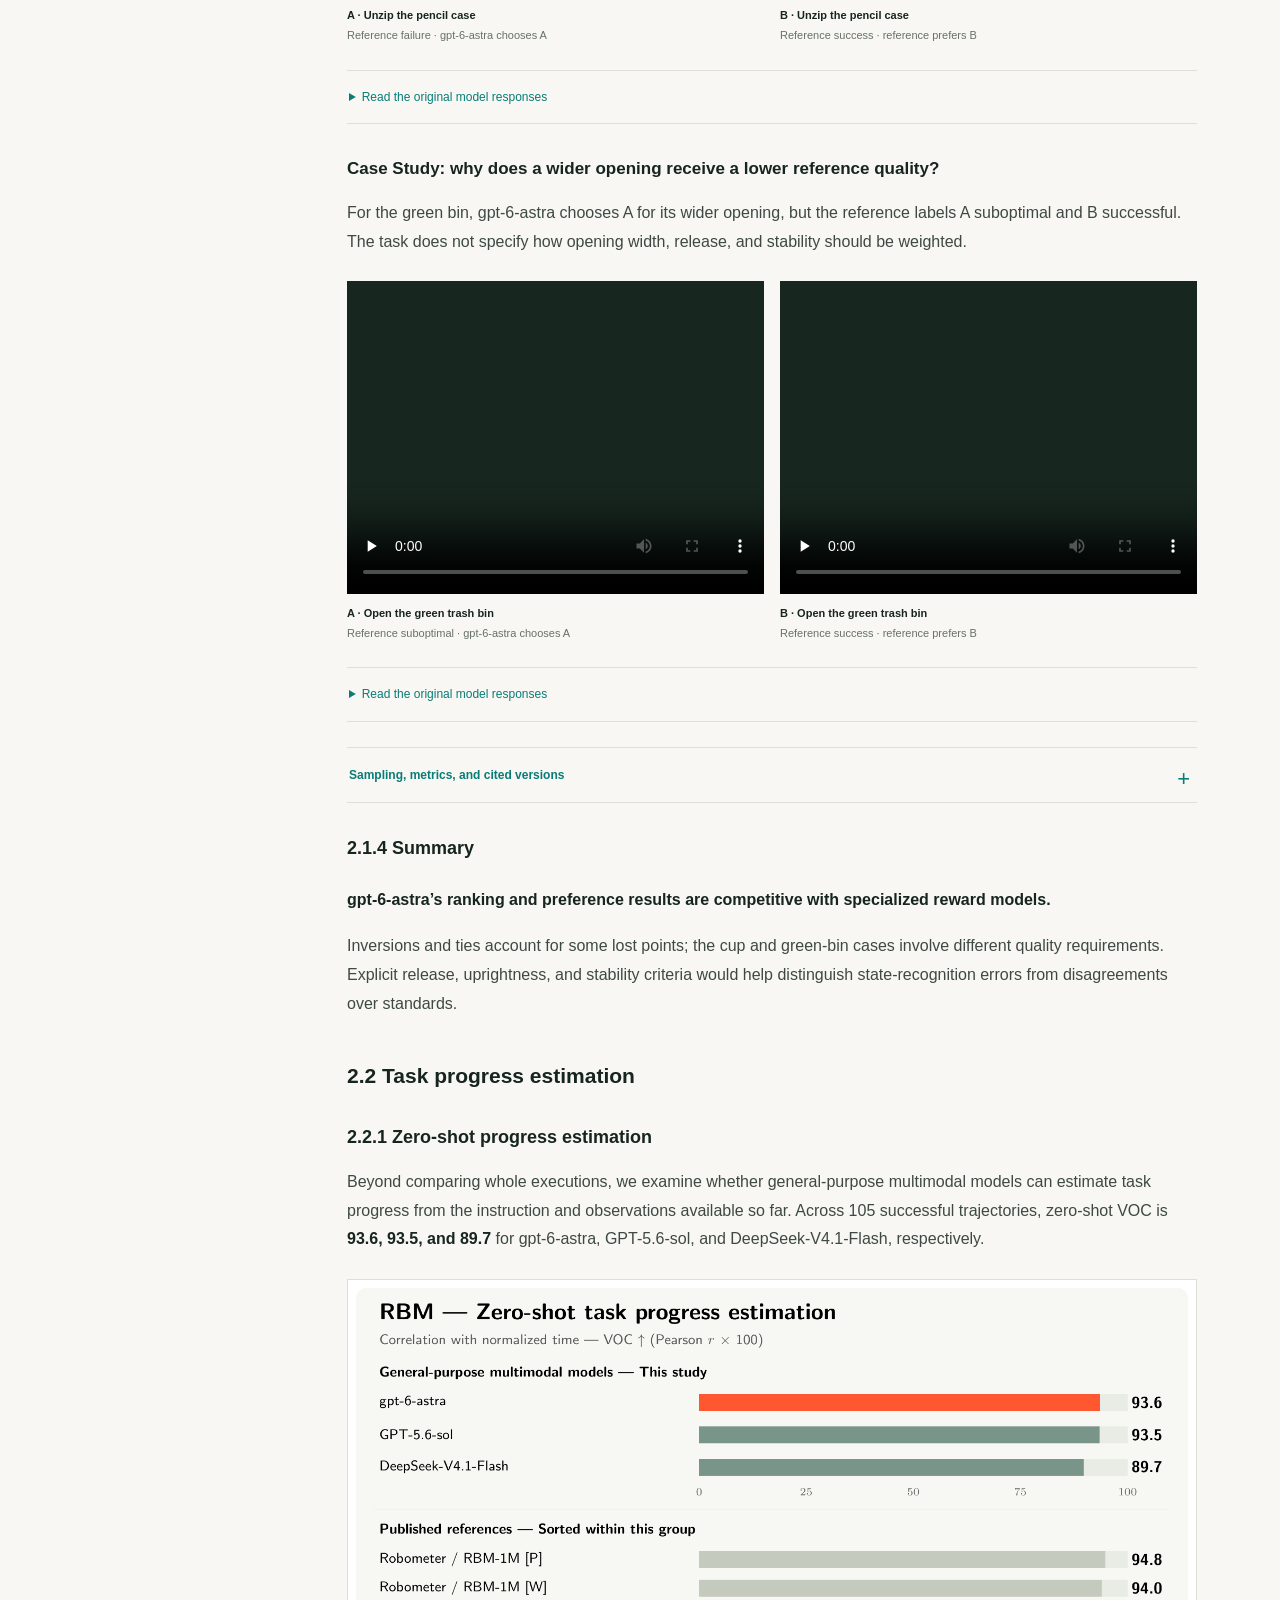
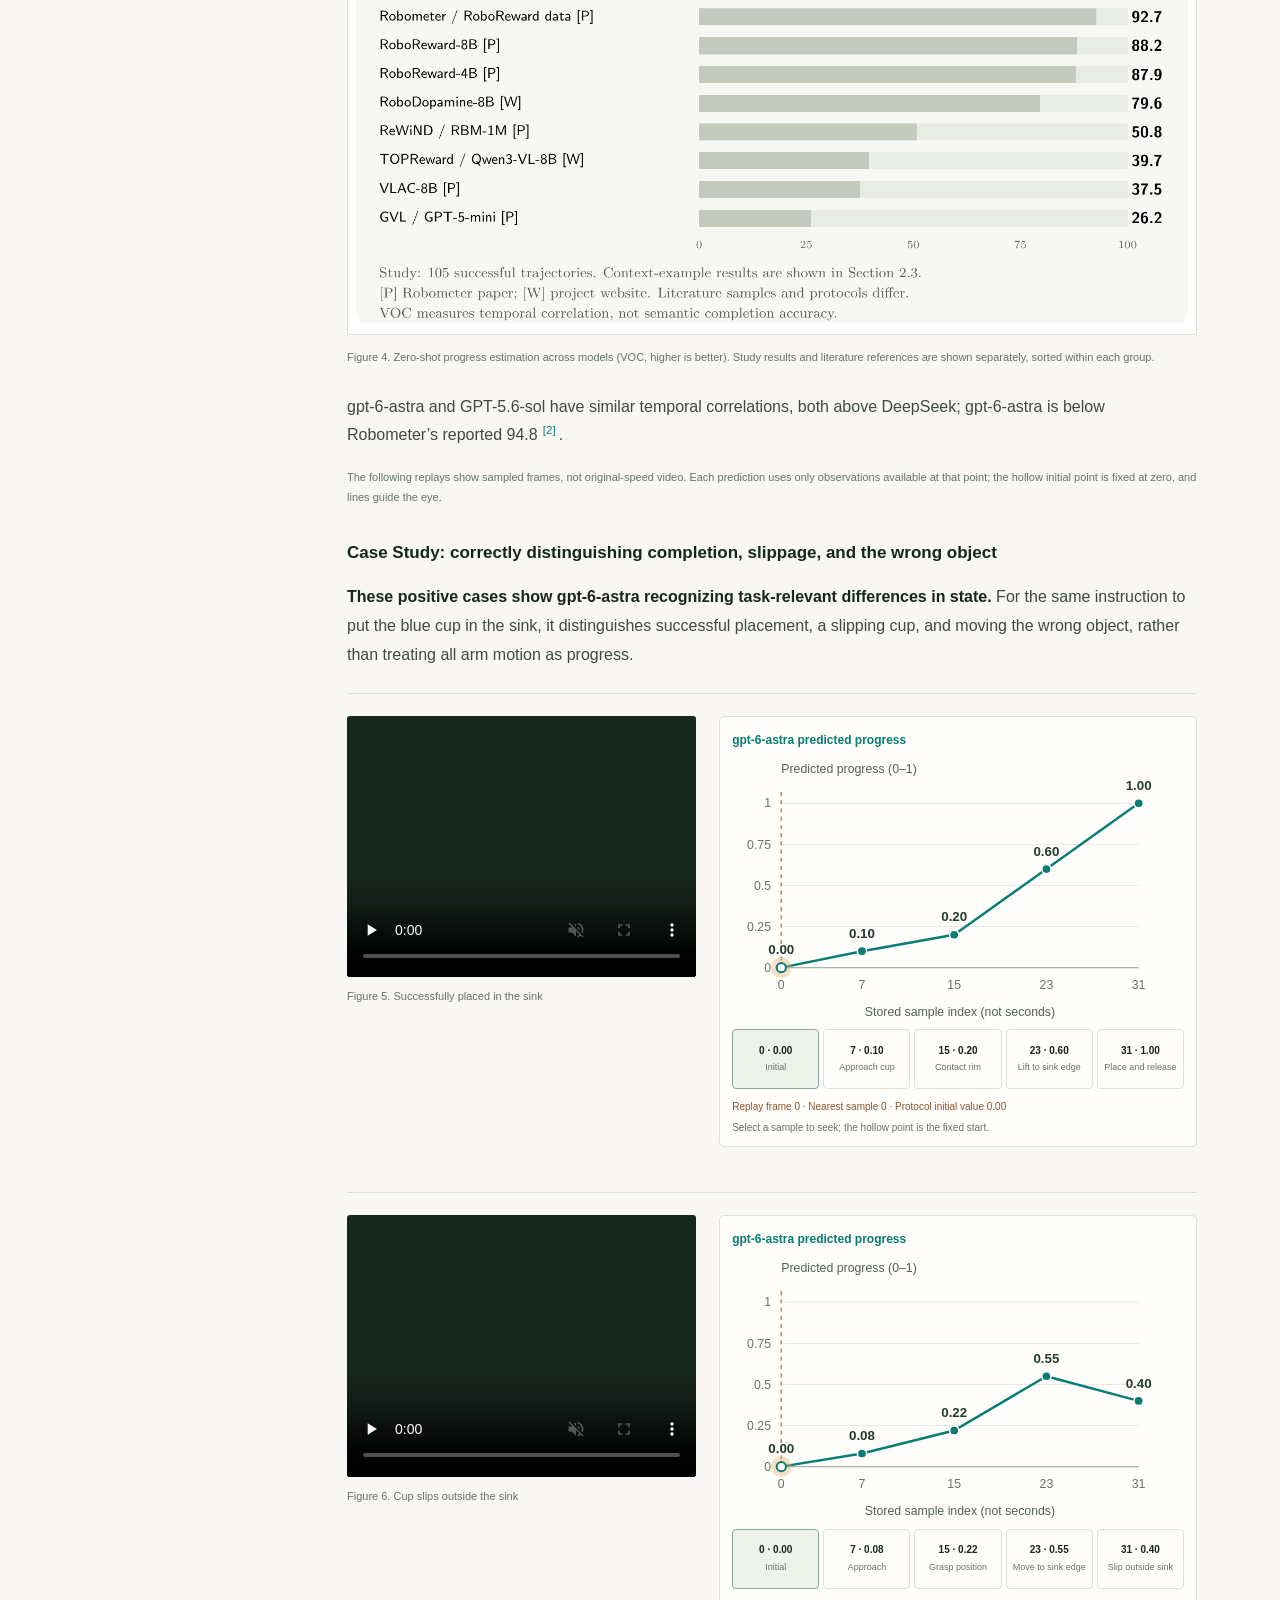
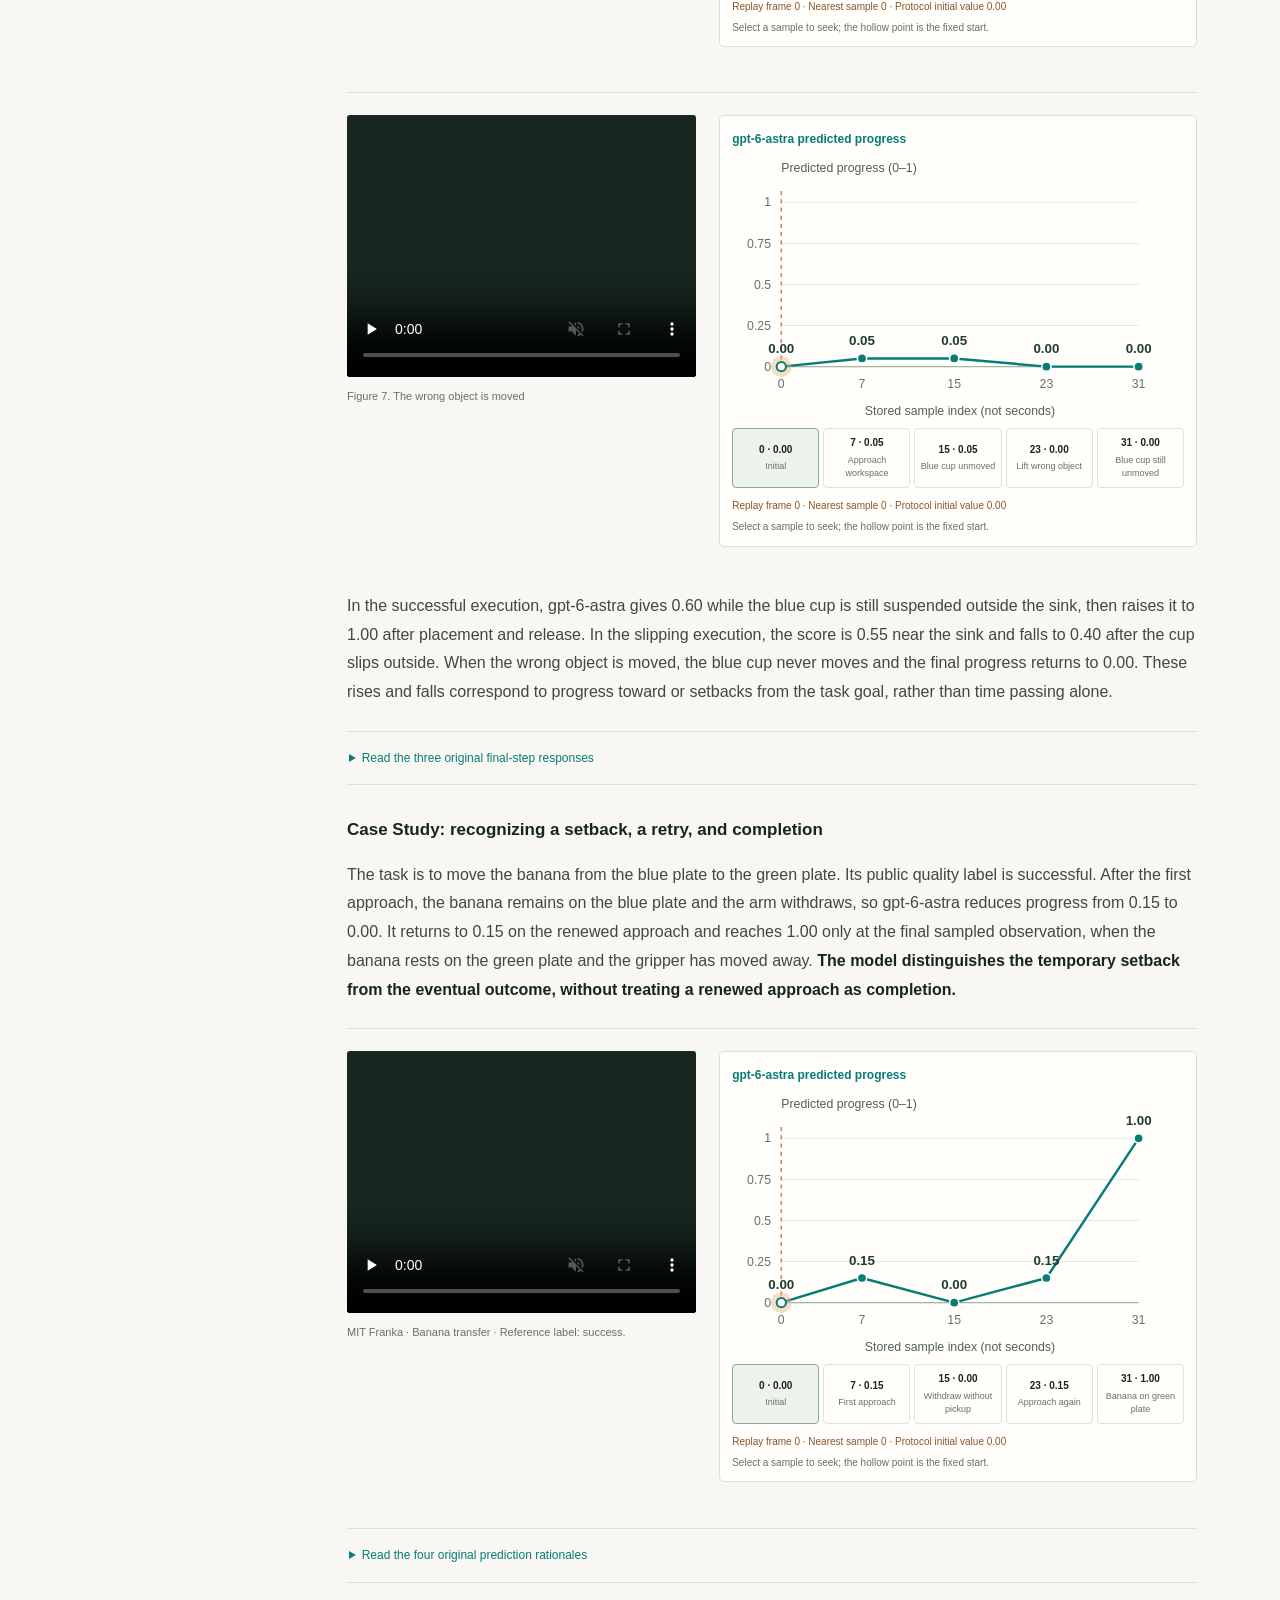
==== commit 0c78141d: "Specify trajectory quality ranking in bilingual key finding" ====
--- a/en.html
+++ b/en.html
@@ -82,7 +82,7 @@
 <h2>Key takeaways</h2>
 <ul>
 <li>
-<strong>General-purpose multimodal models achieve competitive zero-shot results in execution quality evaluation.</strong> gpt-6-astra reaches Kendall τ<sub>a</sub> of 0.8166 for trajectory ranking and 92.4% accuracy for direct preference judgments, the highest scores among the three general-purpose models evaluated.</li>
+<strong>General-purpose multimodal models achieve competitive zero-shot results in trajectory quality ranking.</strong> gpt-6-astra reaches Kendall τ<sub>a</sub> of 0.8166 for trajectory ranking and 92.4% accuracy for direct preference judgments, the highest scores among the three general-purpose models evaluated.</li>
 <li>
 <strong>Progress scores can reflect task advancement, mistakes, and recovery.</strong> gpt-6-astra achieves a zero-shot progress VOC of 93.6, and its scores can respond to task-relevant state changes.</li>
 <li>
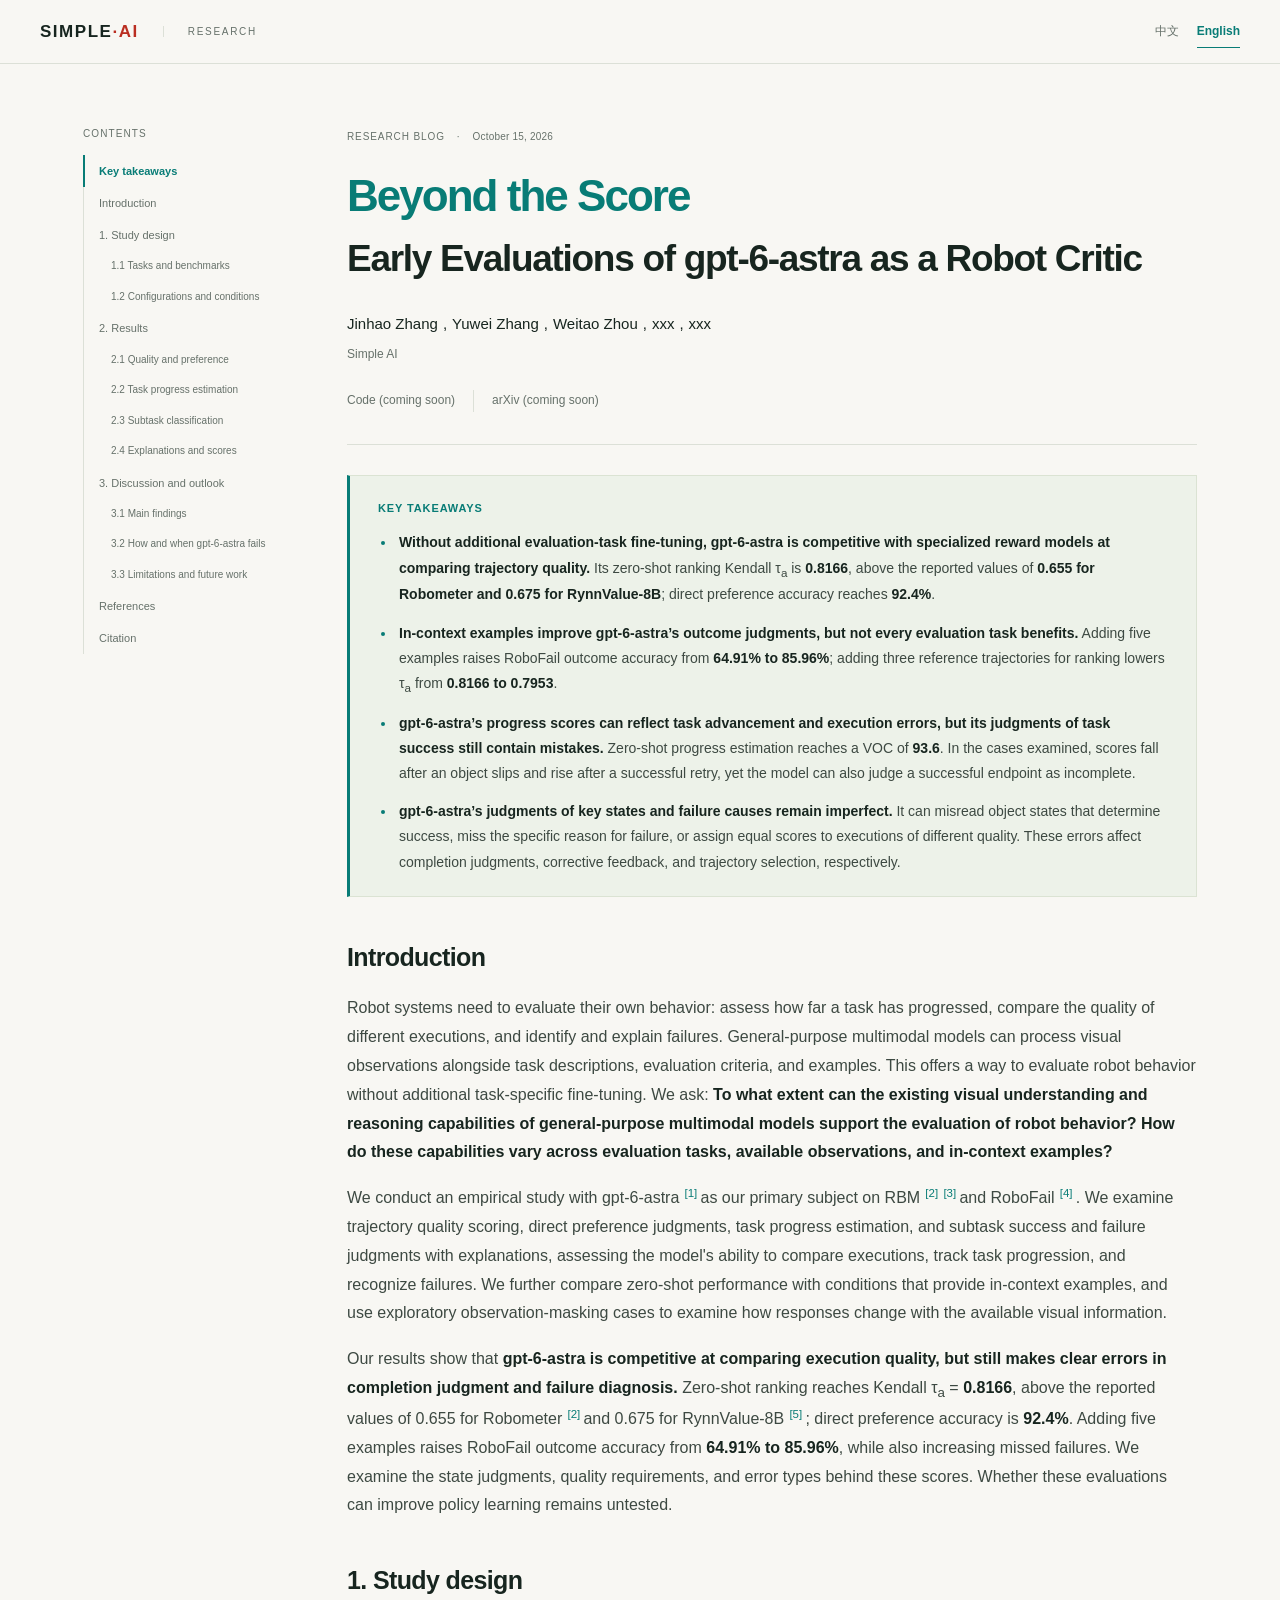
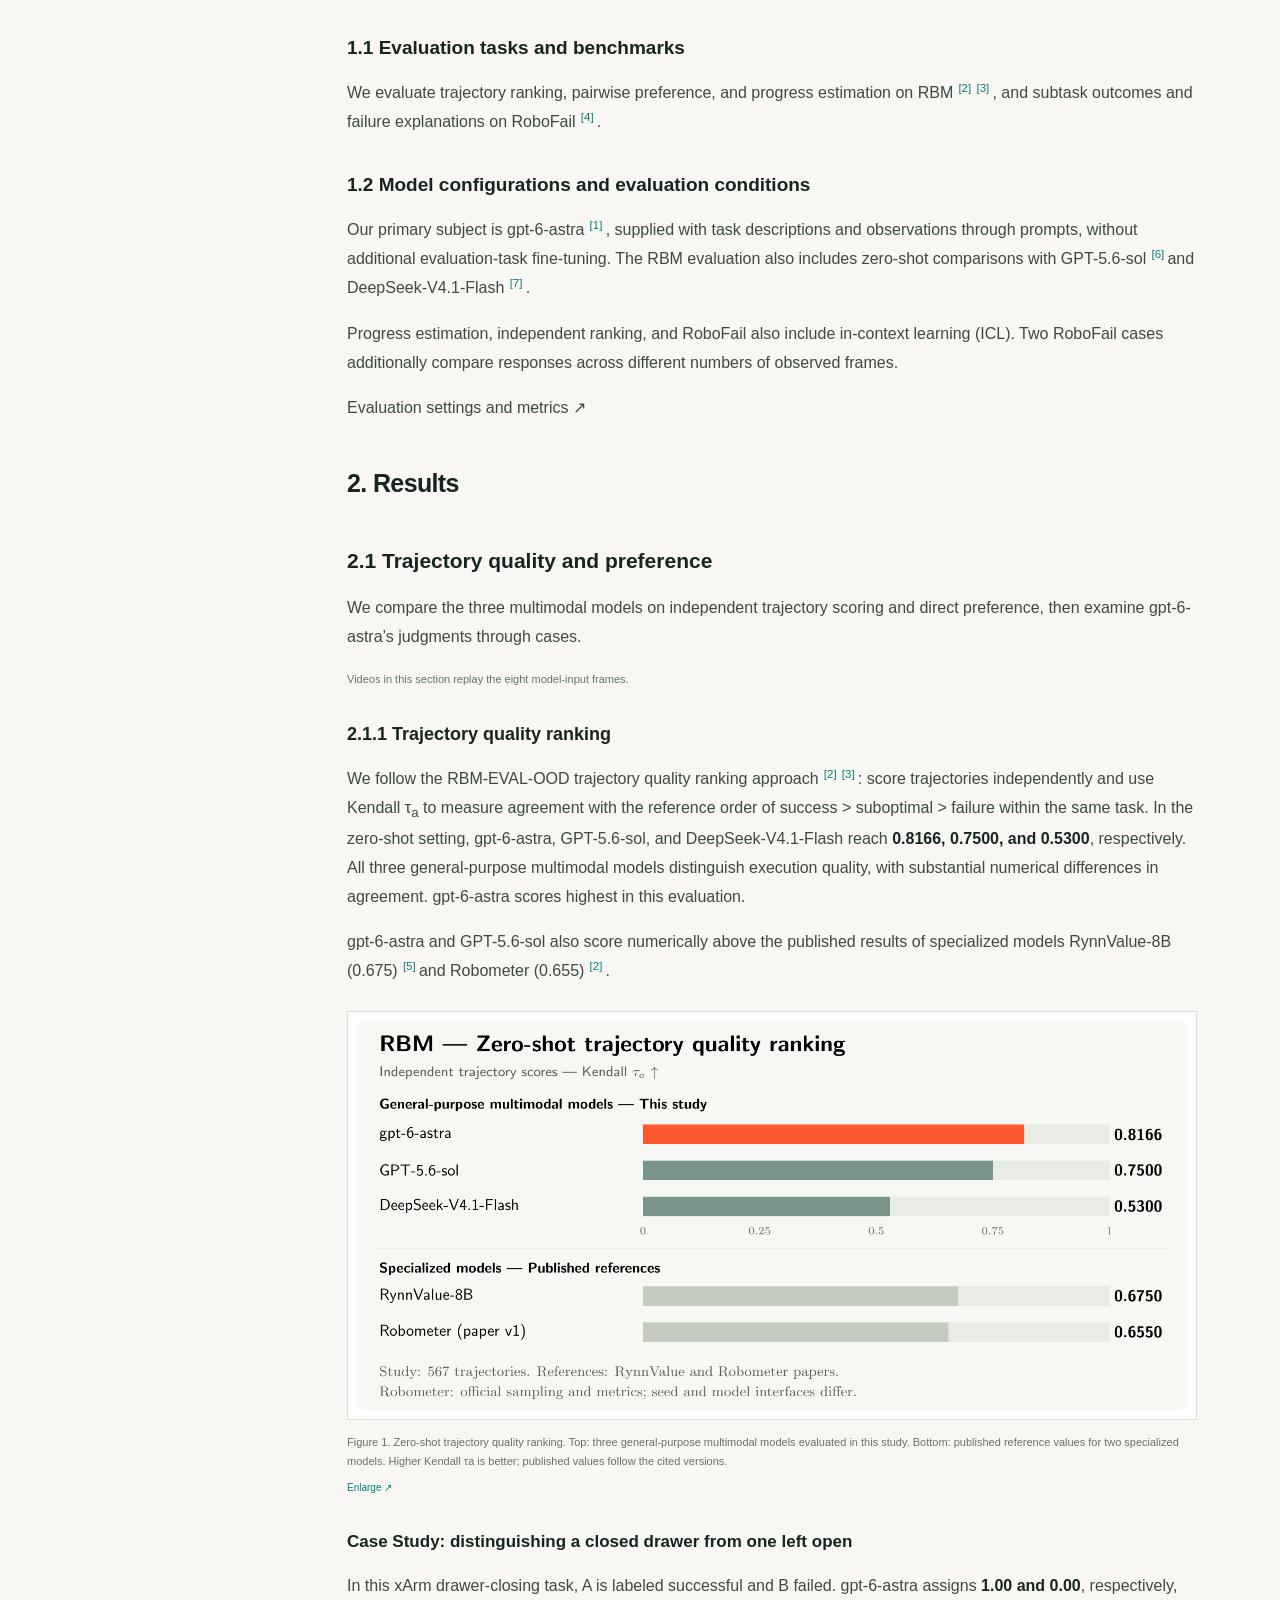
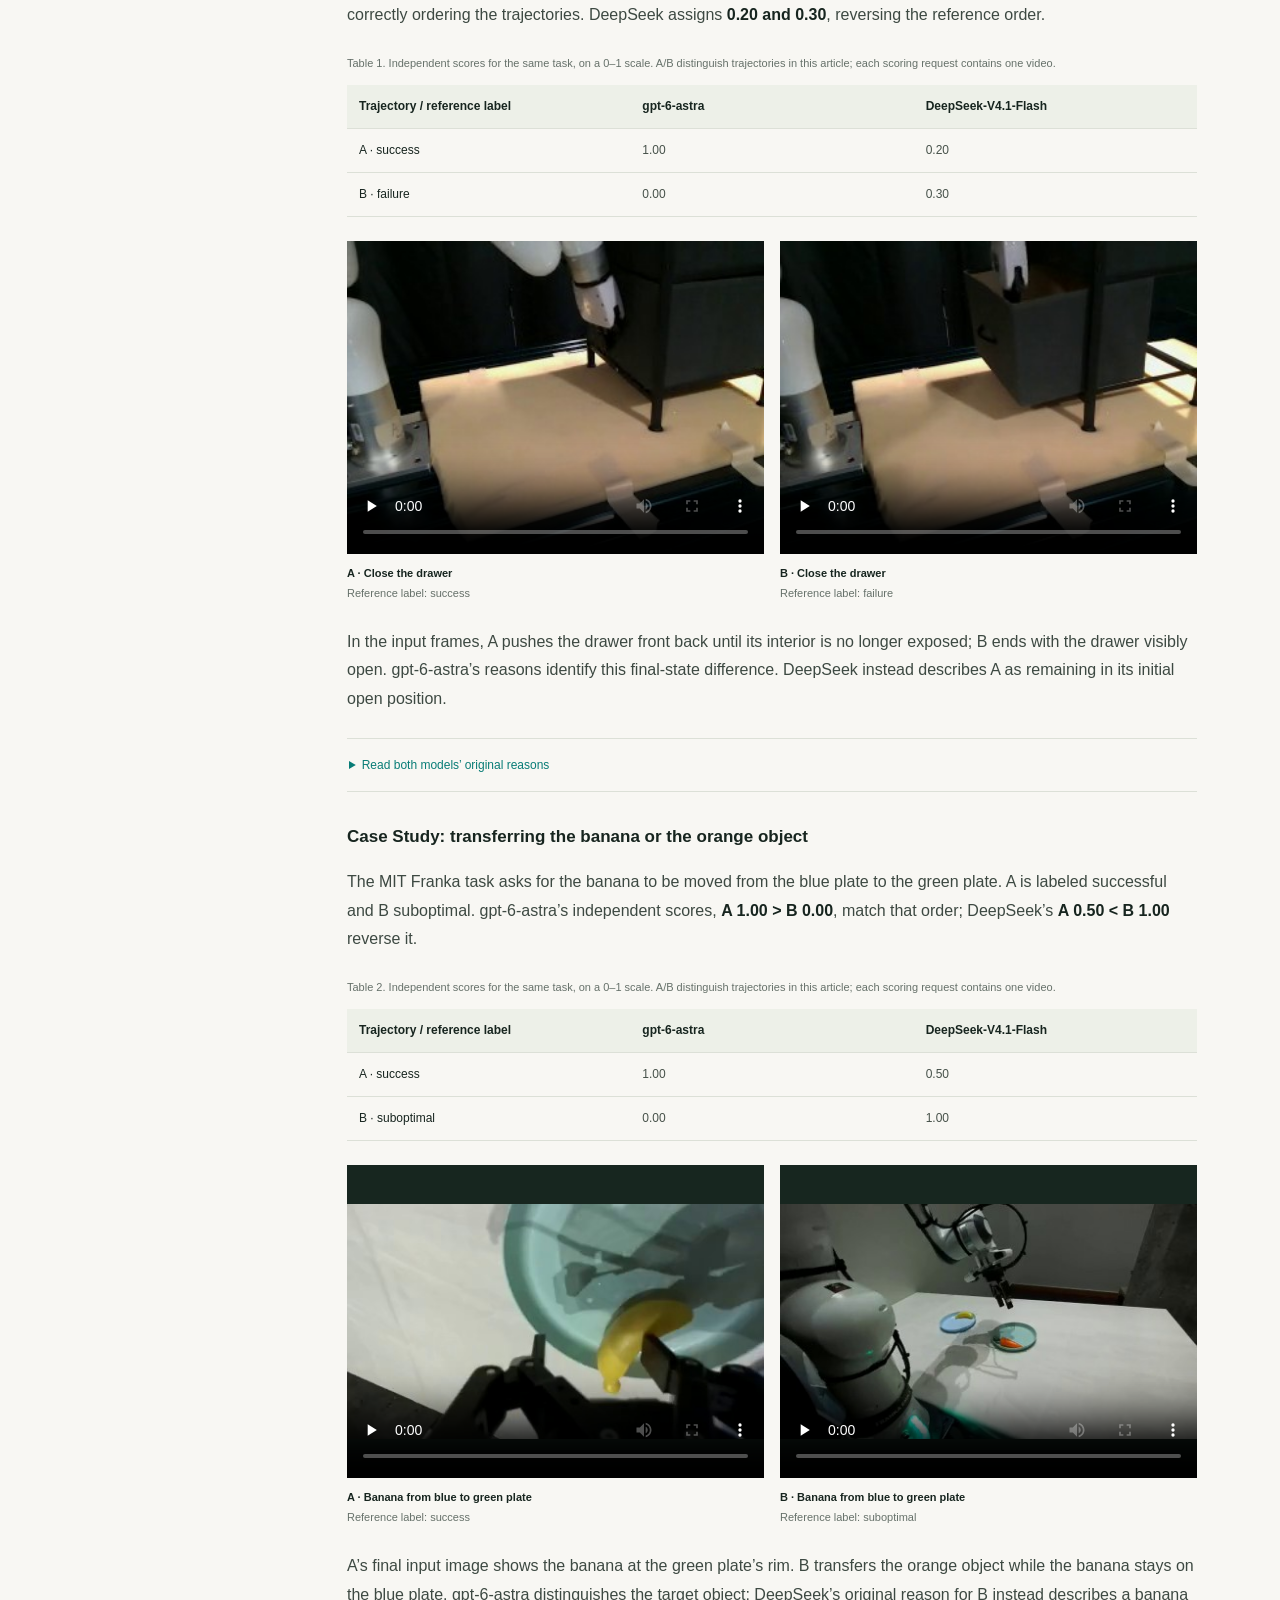
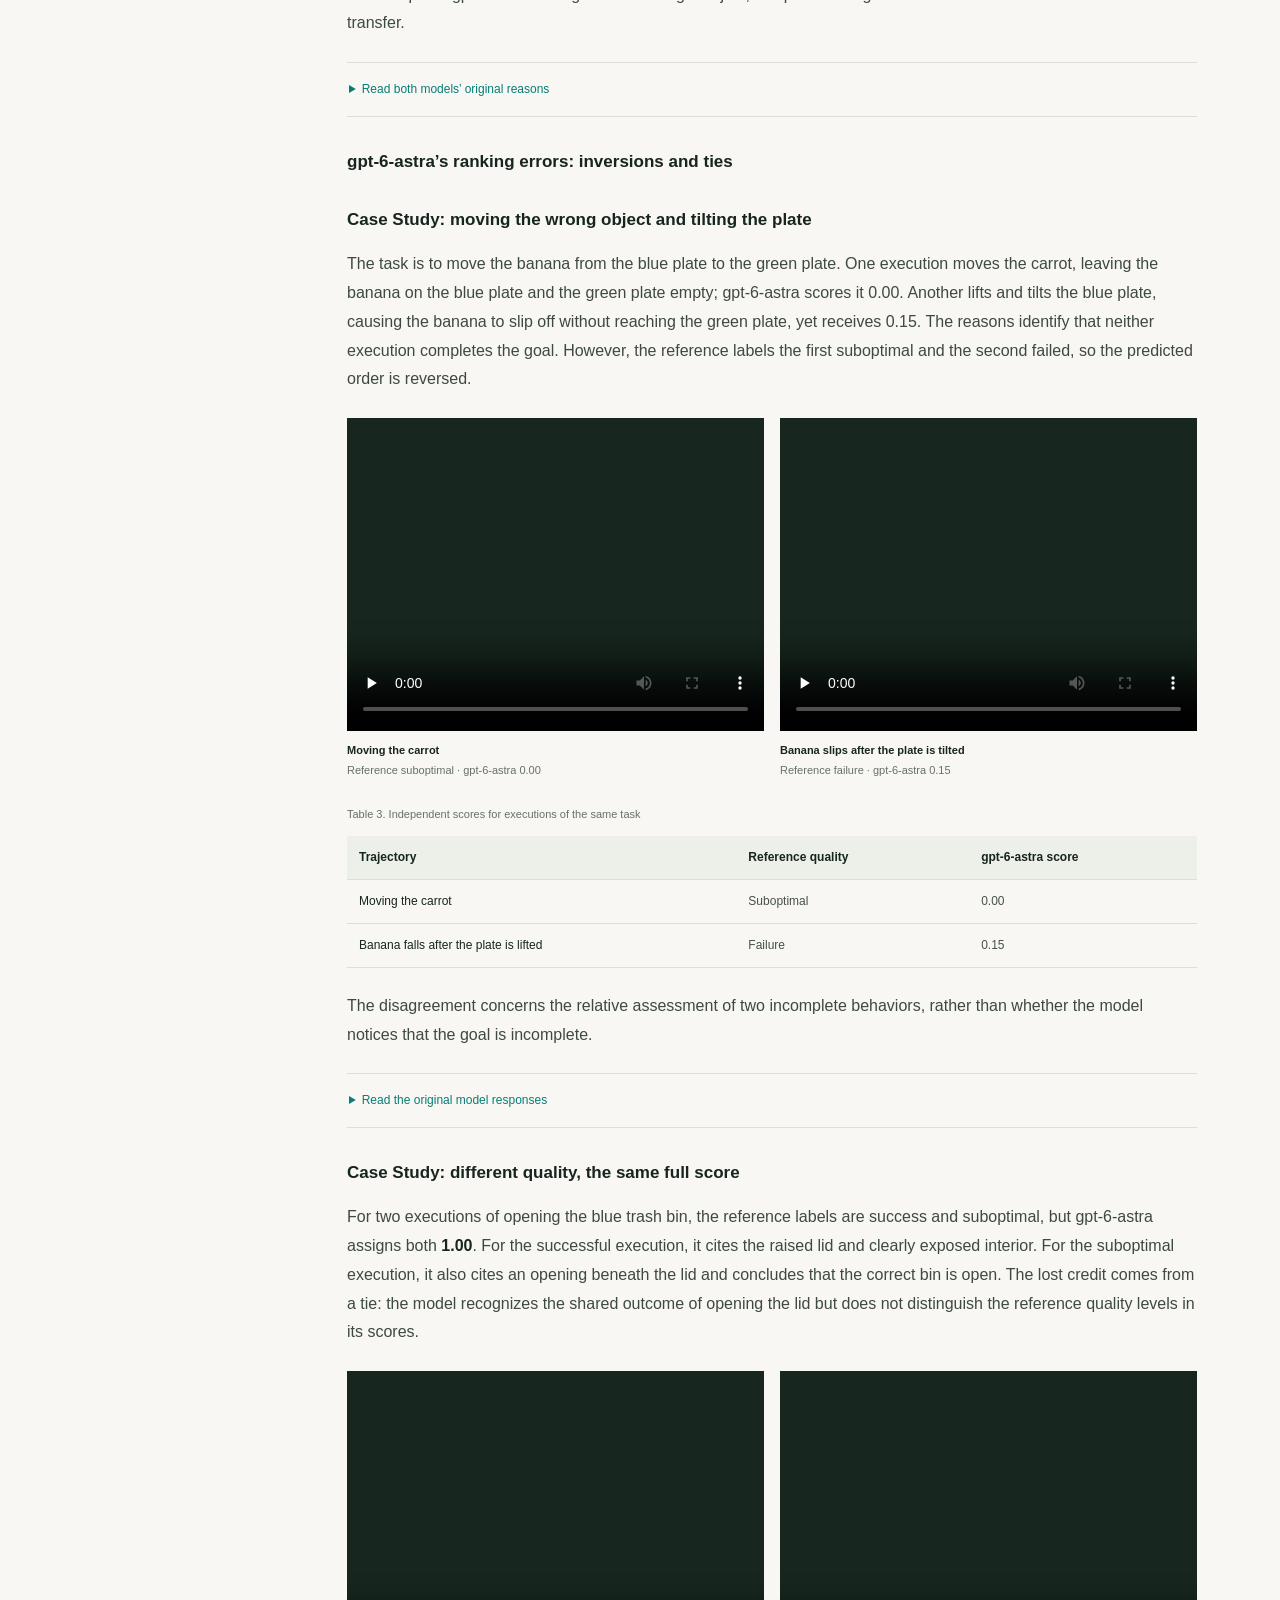
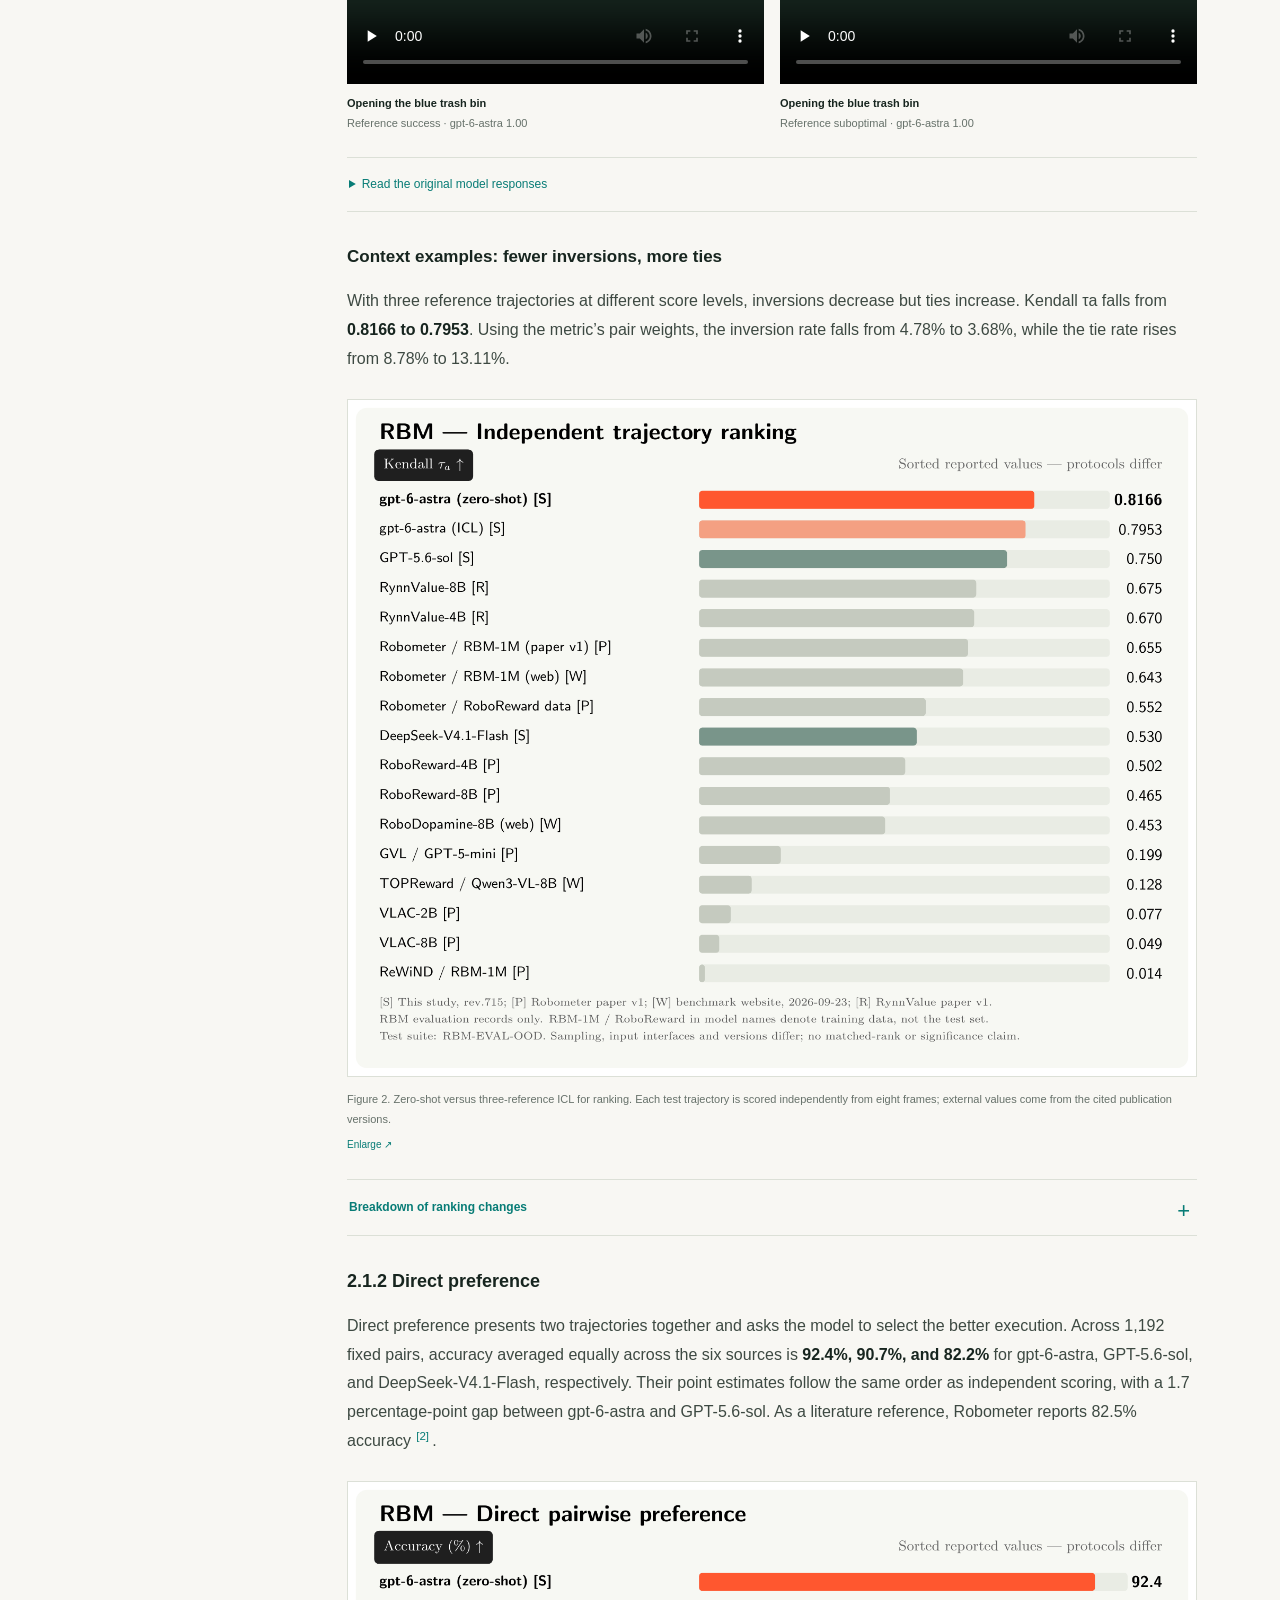
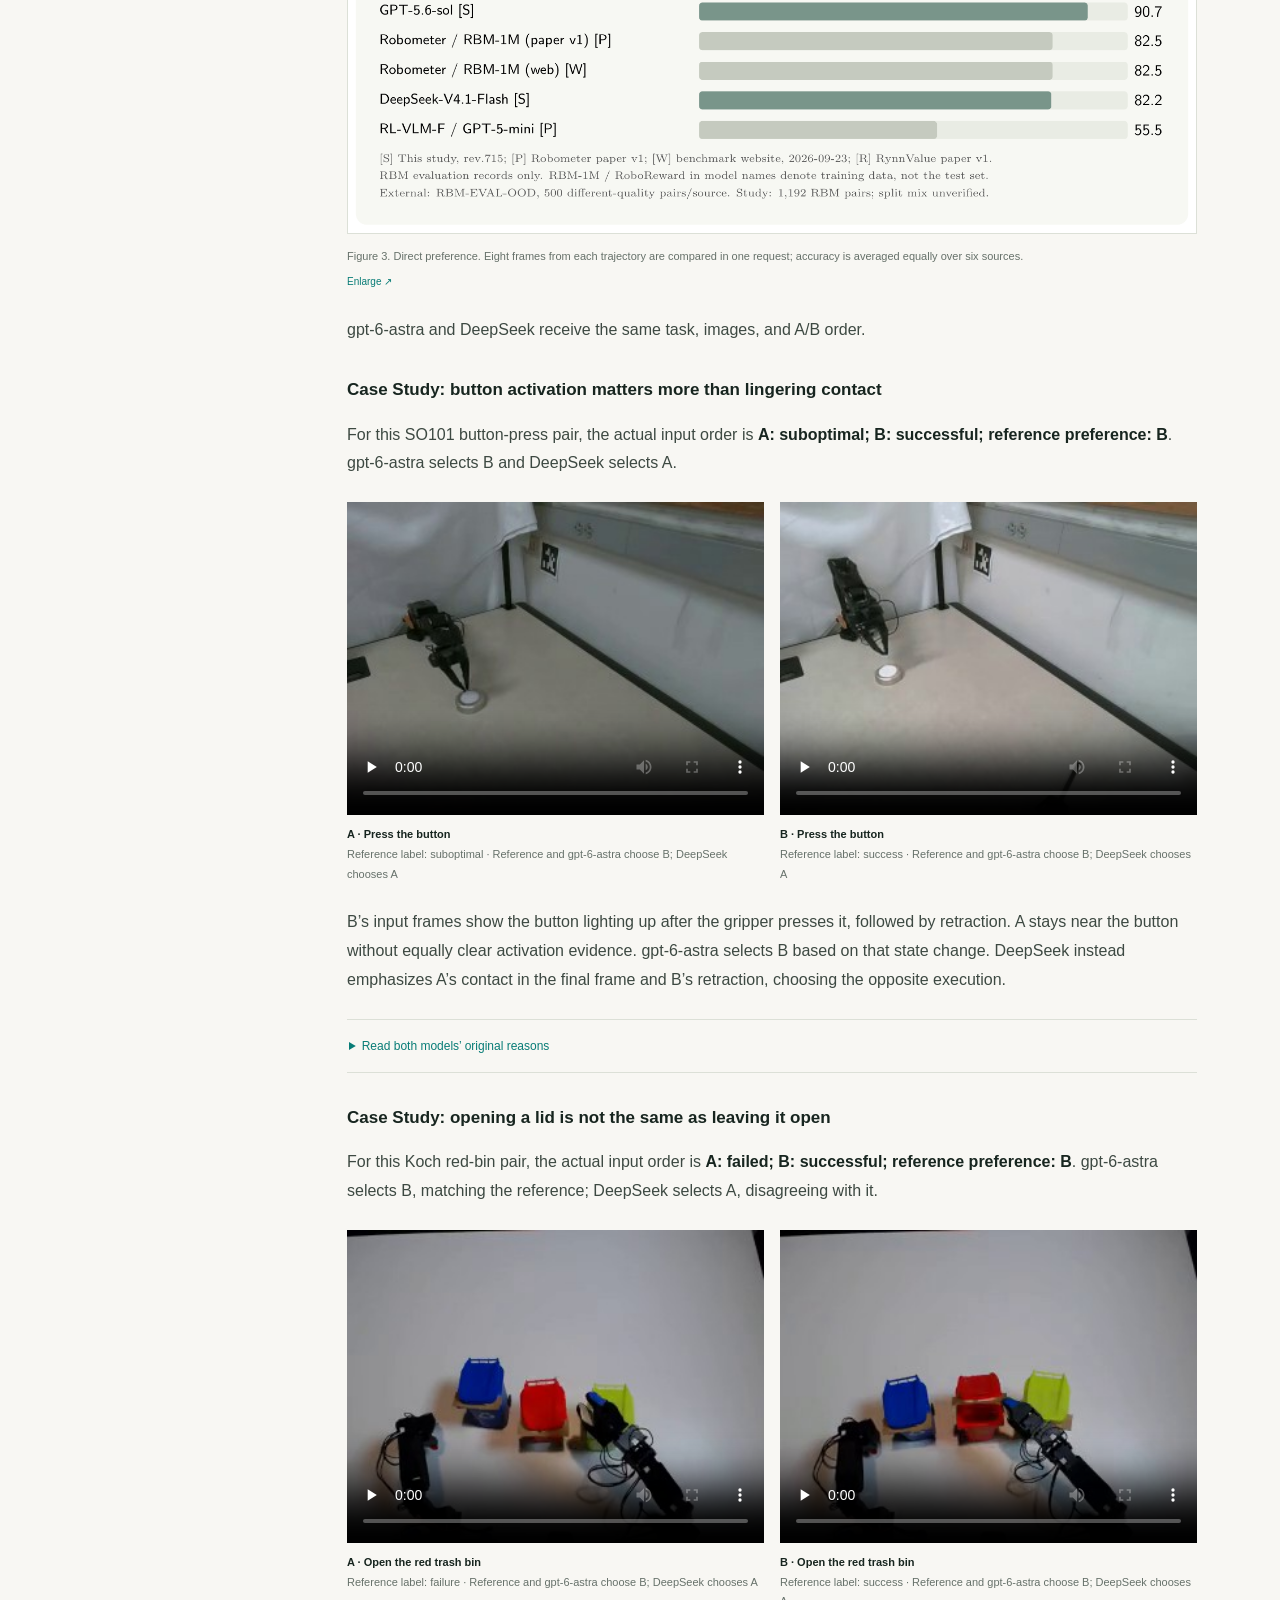
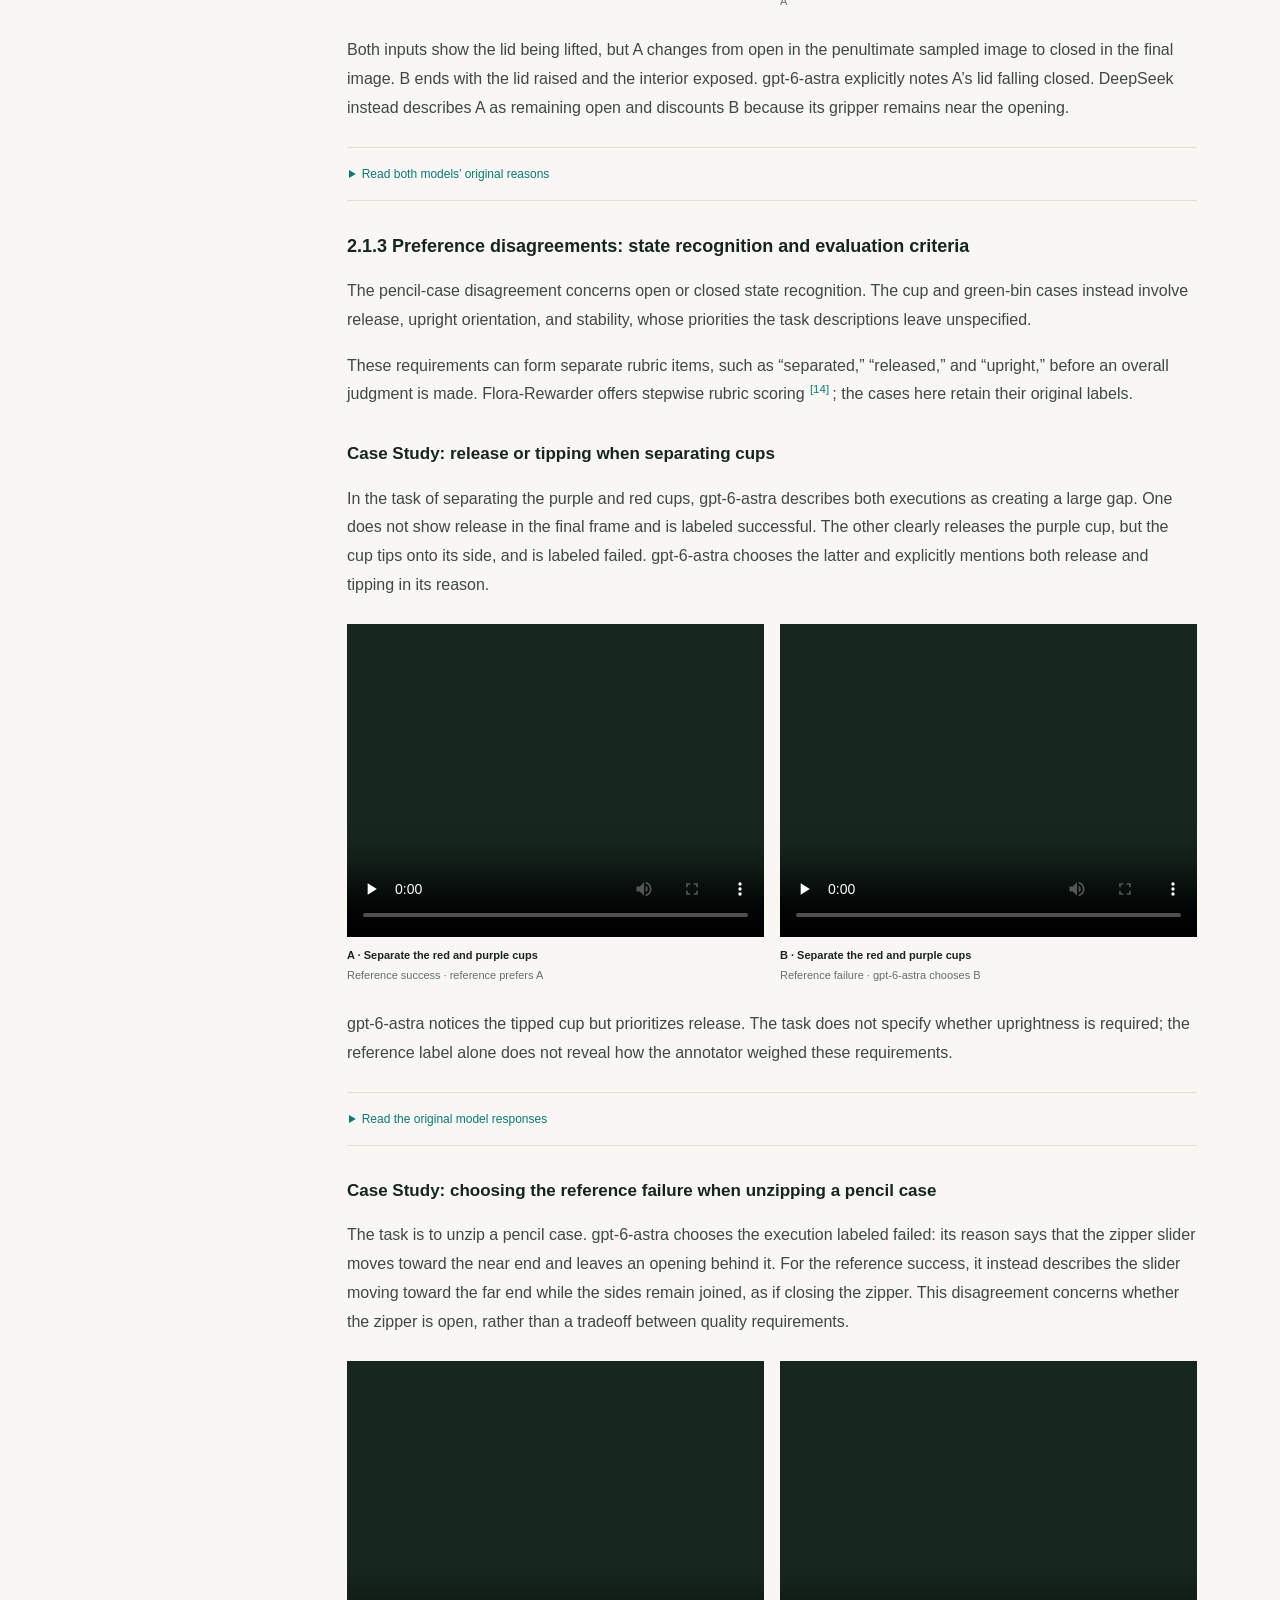
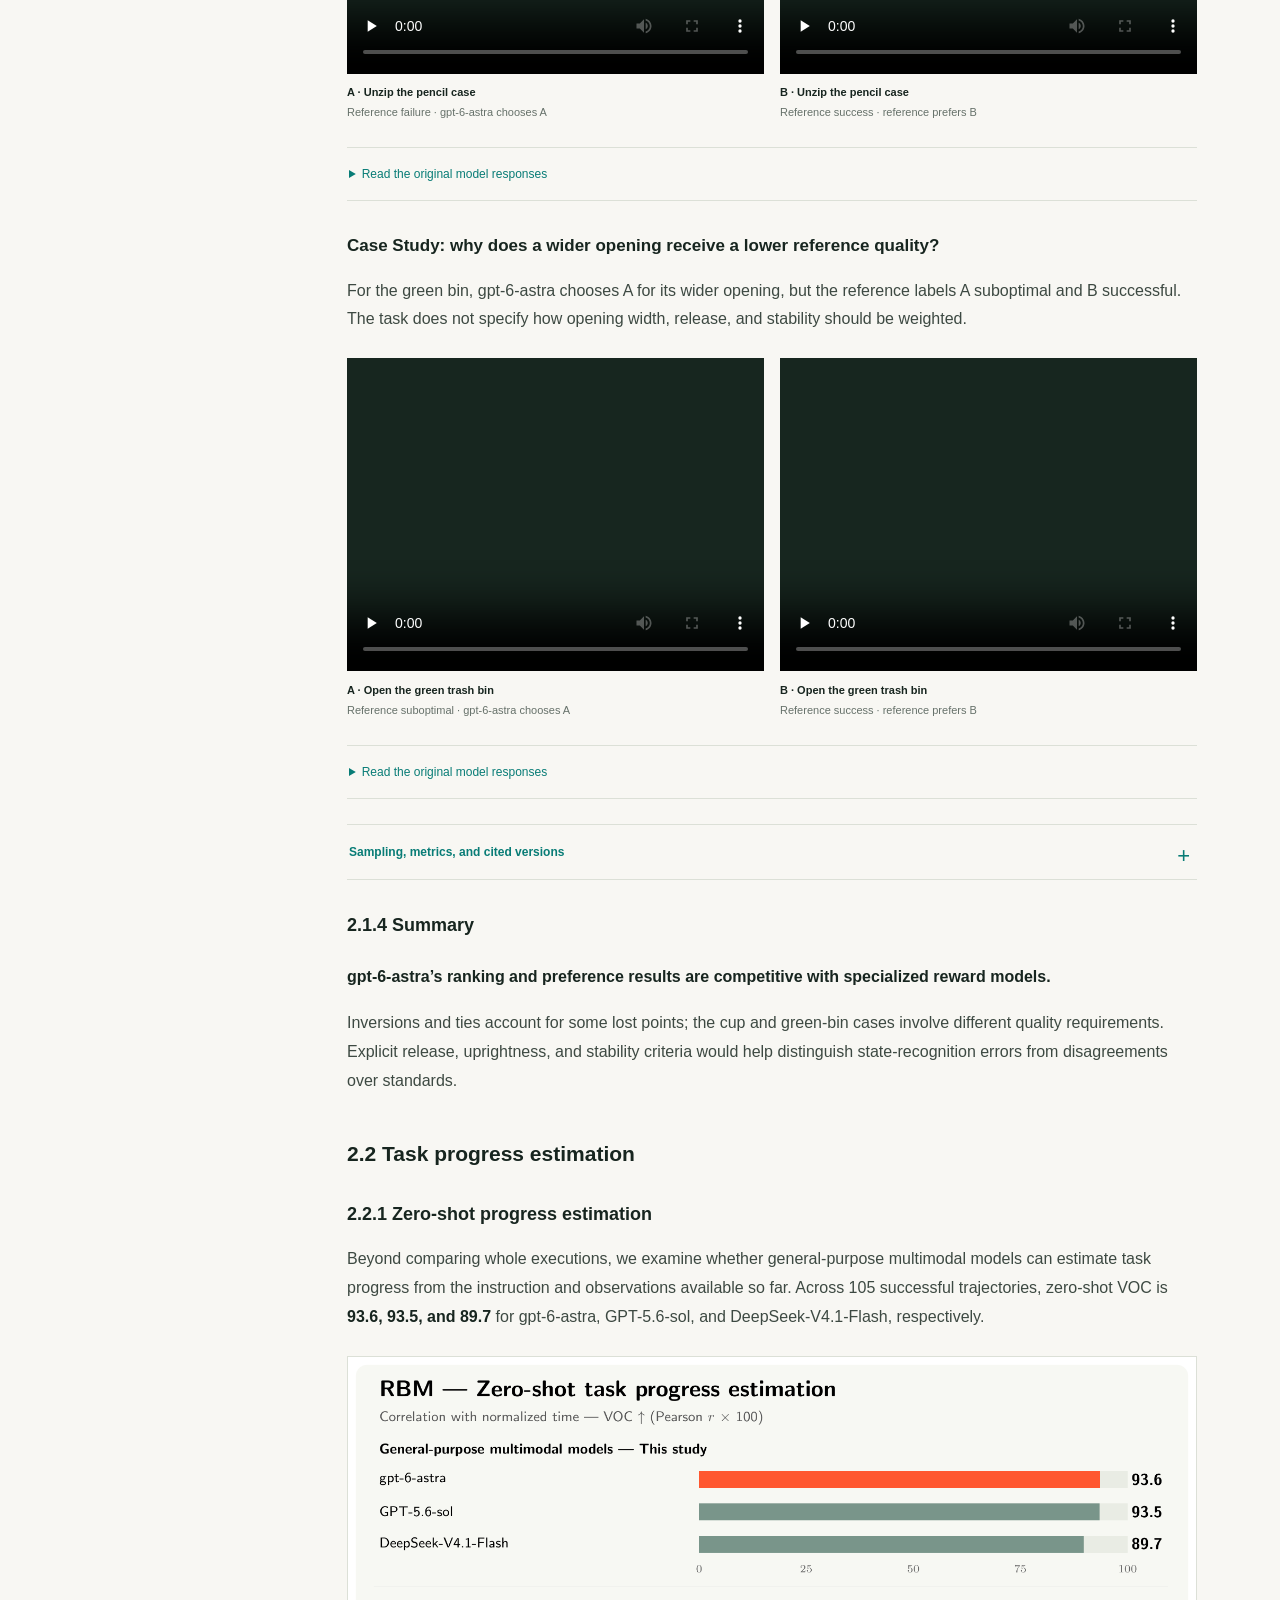
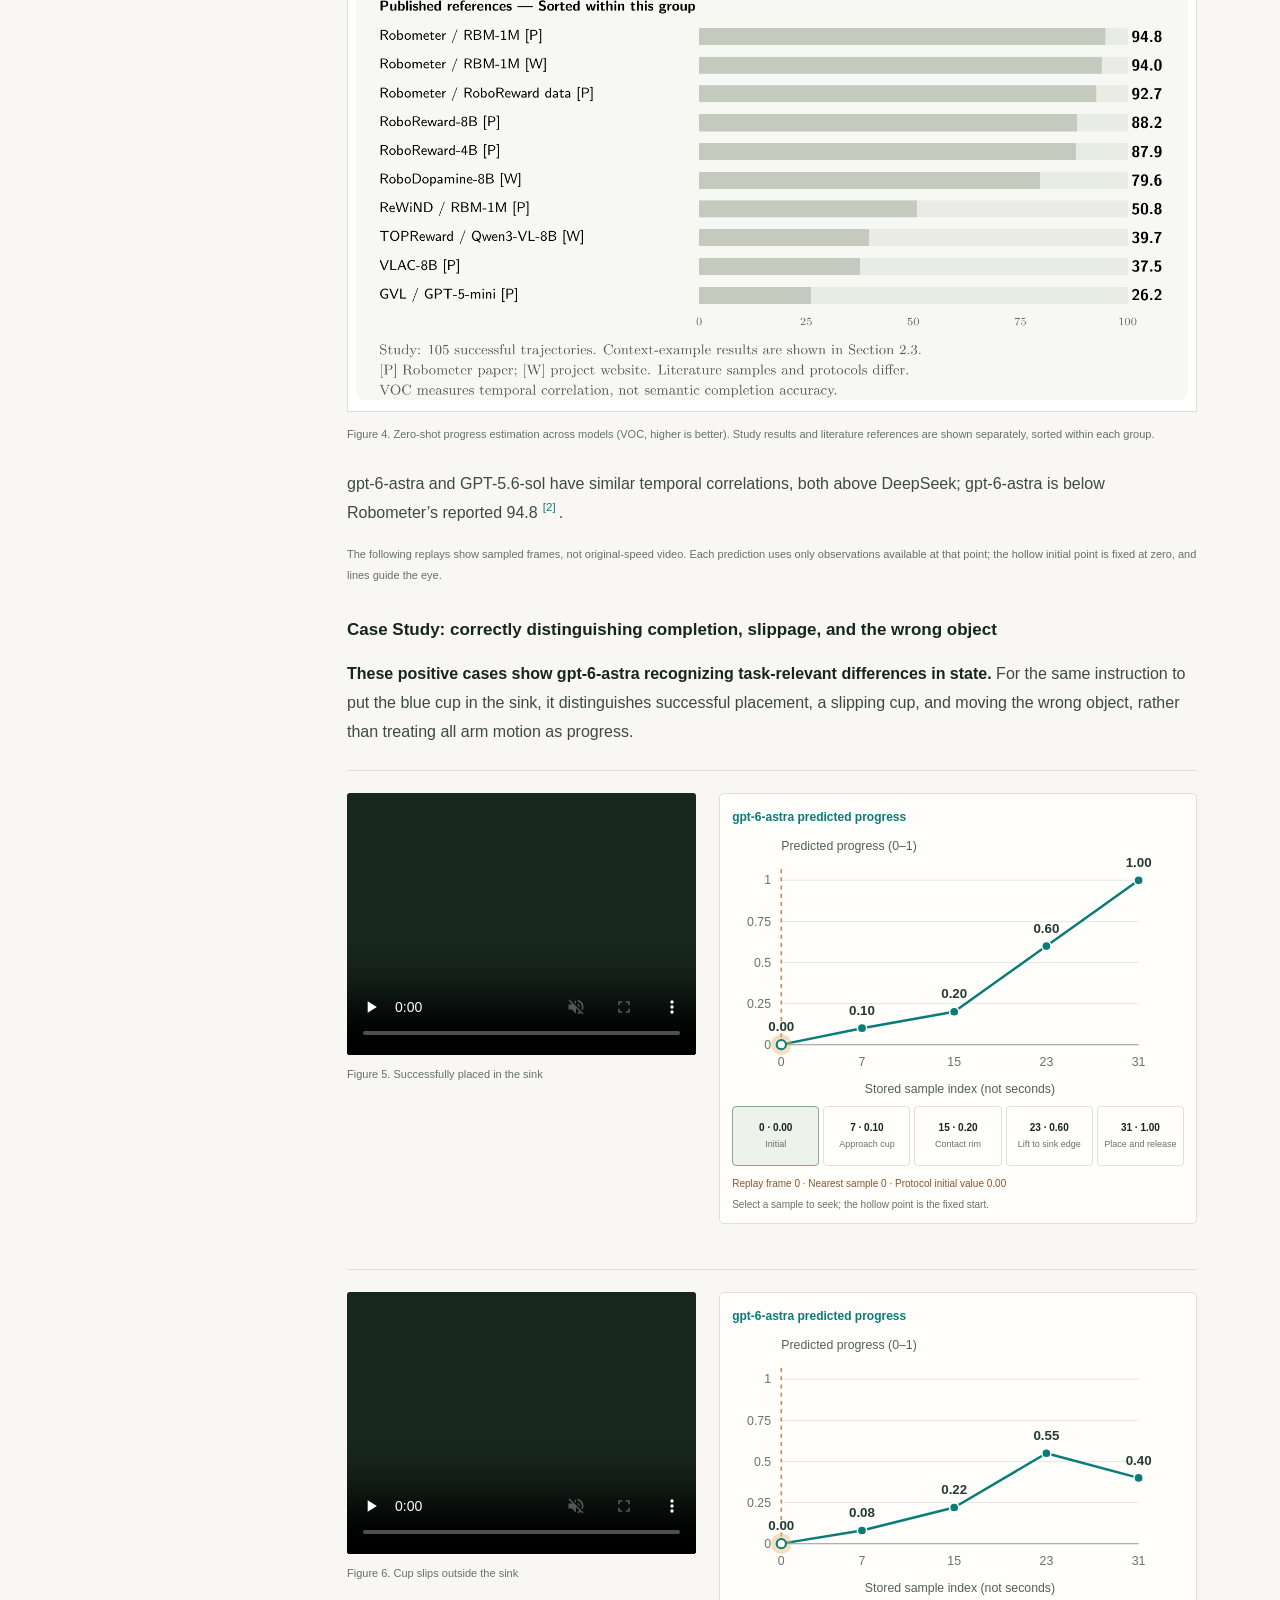
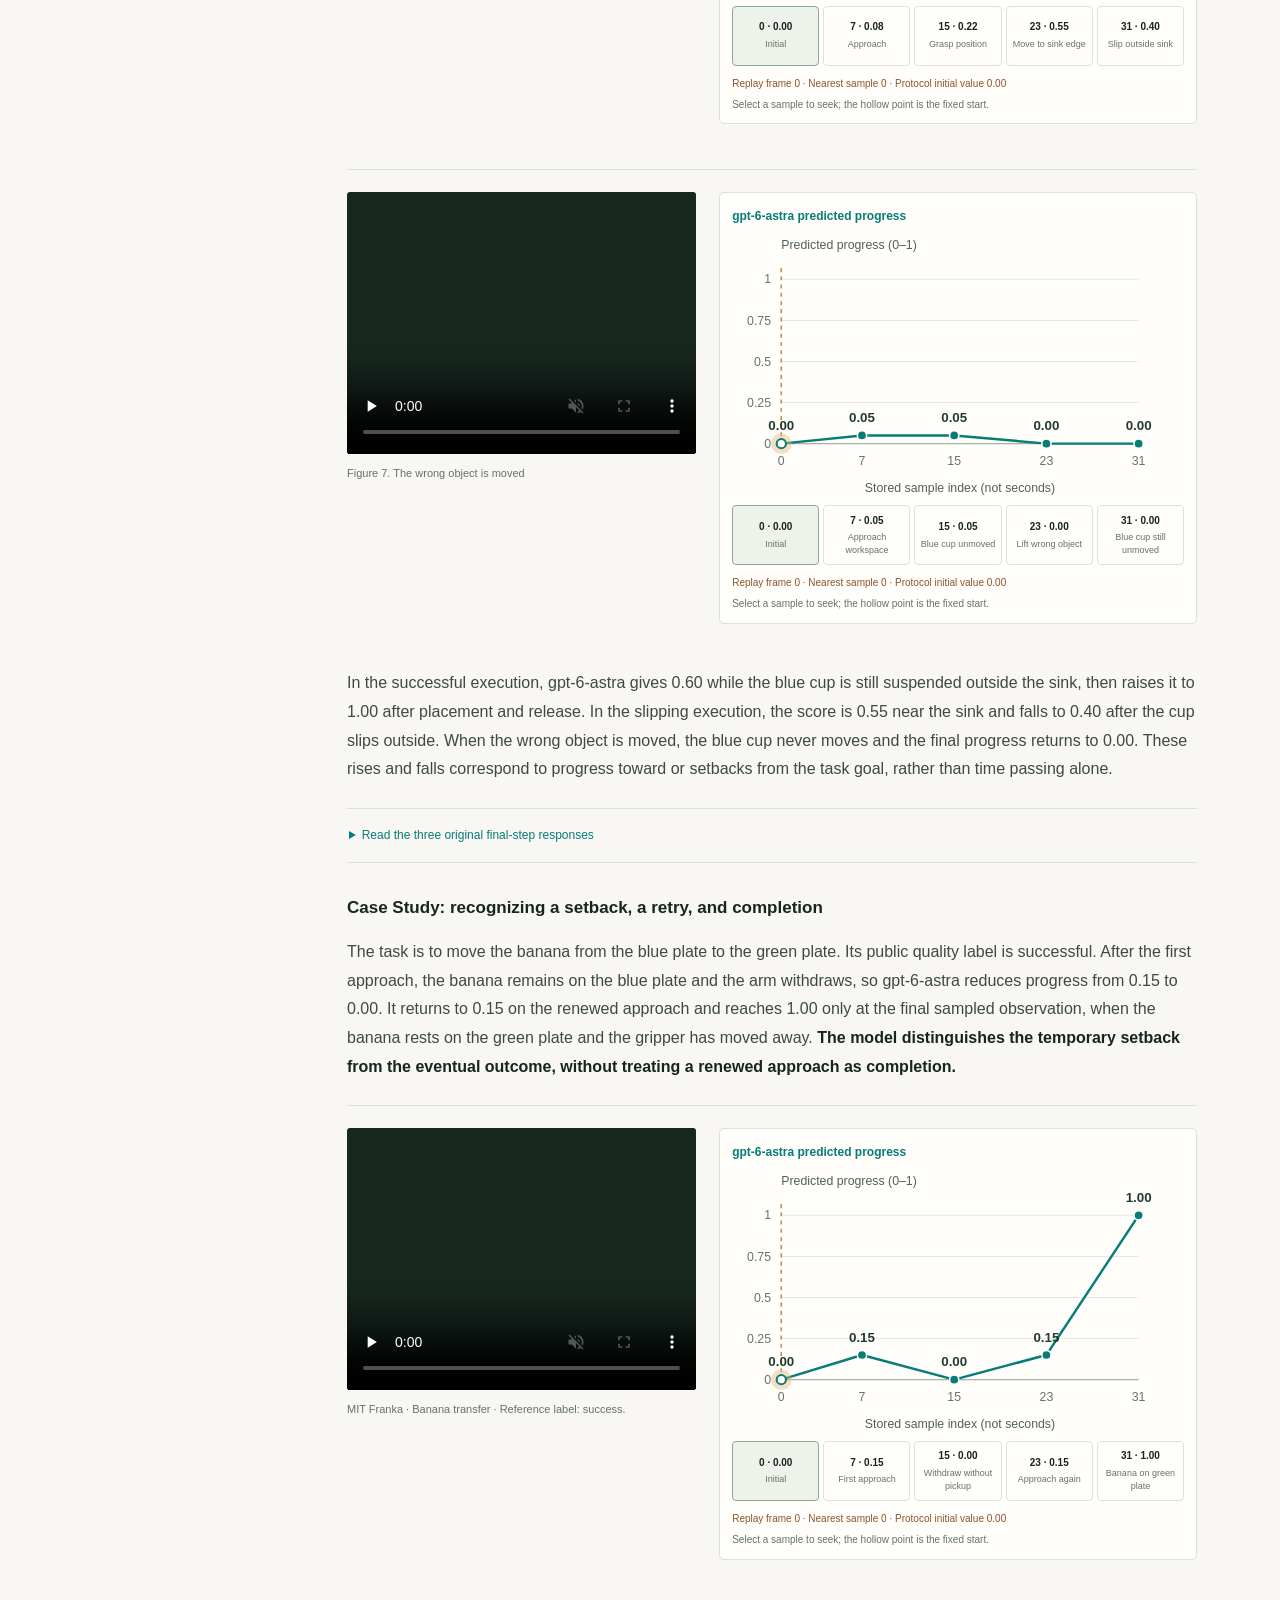
==== commit 5462fc9d: "Revise bilingual key takeaways around four main findings" ====
--- a/en.html
+++ b/en.html
@@ -82,13 +82,13 @@
 <h2>Key takeaways</h2>
 <ul>
 <li>
-<strong>General-purpose multimodal models achieve competitive zero-shot results in trajectory quality ranking.</strong> gpt-6-astra reaches Kendall τ<sub>a</sub> of 0.8166 for trajectory ranking and 92.4% accuracy for direct preference judgments, the highest scores among the three general-purpose models evaluated.</li>
+<strong>Without additional evaluation-task fine-tuning, gpt-6-astra is competitive with specialized reward models at comparing trajectory quality.</strong> Its zero-shot ranking Kendall τ<sub>a</sub> is <strong>0.8166</strong>, above the reported values of <strong>0.655 for Robometer and 0.675 for RynnValue-8B</strong>; direct preference accuracy reaches <strong>92.4%</strong>.</li>
 <li>
-<strong>Progress scores can reflect task advancement, mistakes, and recovery.</strong> gpt-6-astra achieves a zero-shot progress VOC of 93.6, and its scores can respond to task-relevant state changes.</li>
+<strong>In-context examples improve gpt-6-astra’s outcome judgments, but not every evaluation task benefits.</strong> Adding five examples raises RoboFail outcome accuracy from <strong>64.91% to 85.96%</strong>; adding three reference trajectories for ranking lowers τ<sub>a</sub> from <strong>0.8166 to 0.7953</strong>.</li>
 <li>
-<strong>The model can detect failures in robot execution and generate explanations.</strong> On RoboFail, outcome accuracy reaches a maximum of 85.96%, with failure recall of 82.35% in the same setting.</li>
+<strong>gpt-6-astra’s progress scores can reflect task advancement and execution errors, but its judgments of task success still contain mistakes.</strong> Zero-shot progress estimation reaches a VOC of <strong>93.6</strong>. In the cases examined, scores fall after an object slips and rise after a successful retry, yet the model can also judge a successful endpoint as incomplete.</li>
 <li>
-<strong>Error analysis identifies three types of judgment error.</strong> These are misreading key states, inaccurately identifying failure causes, and assigning the same score to executions of different quality.</li>
+<strong>gpt-6-astra’s judgments of key states and failure causes remain imperfect.</strong> It can misread object states that determine success, miss the specific reason for failure, or assign equal scores to executions of different quality. These errors affect completion judgments, corrective feedback, and trajectory selection, respectively.</li>
 </ul>
 </section>
 <section id="overview" class="" data-toc>
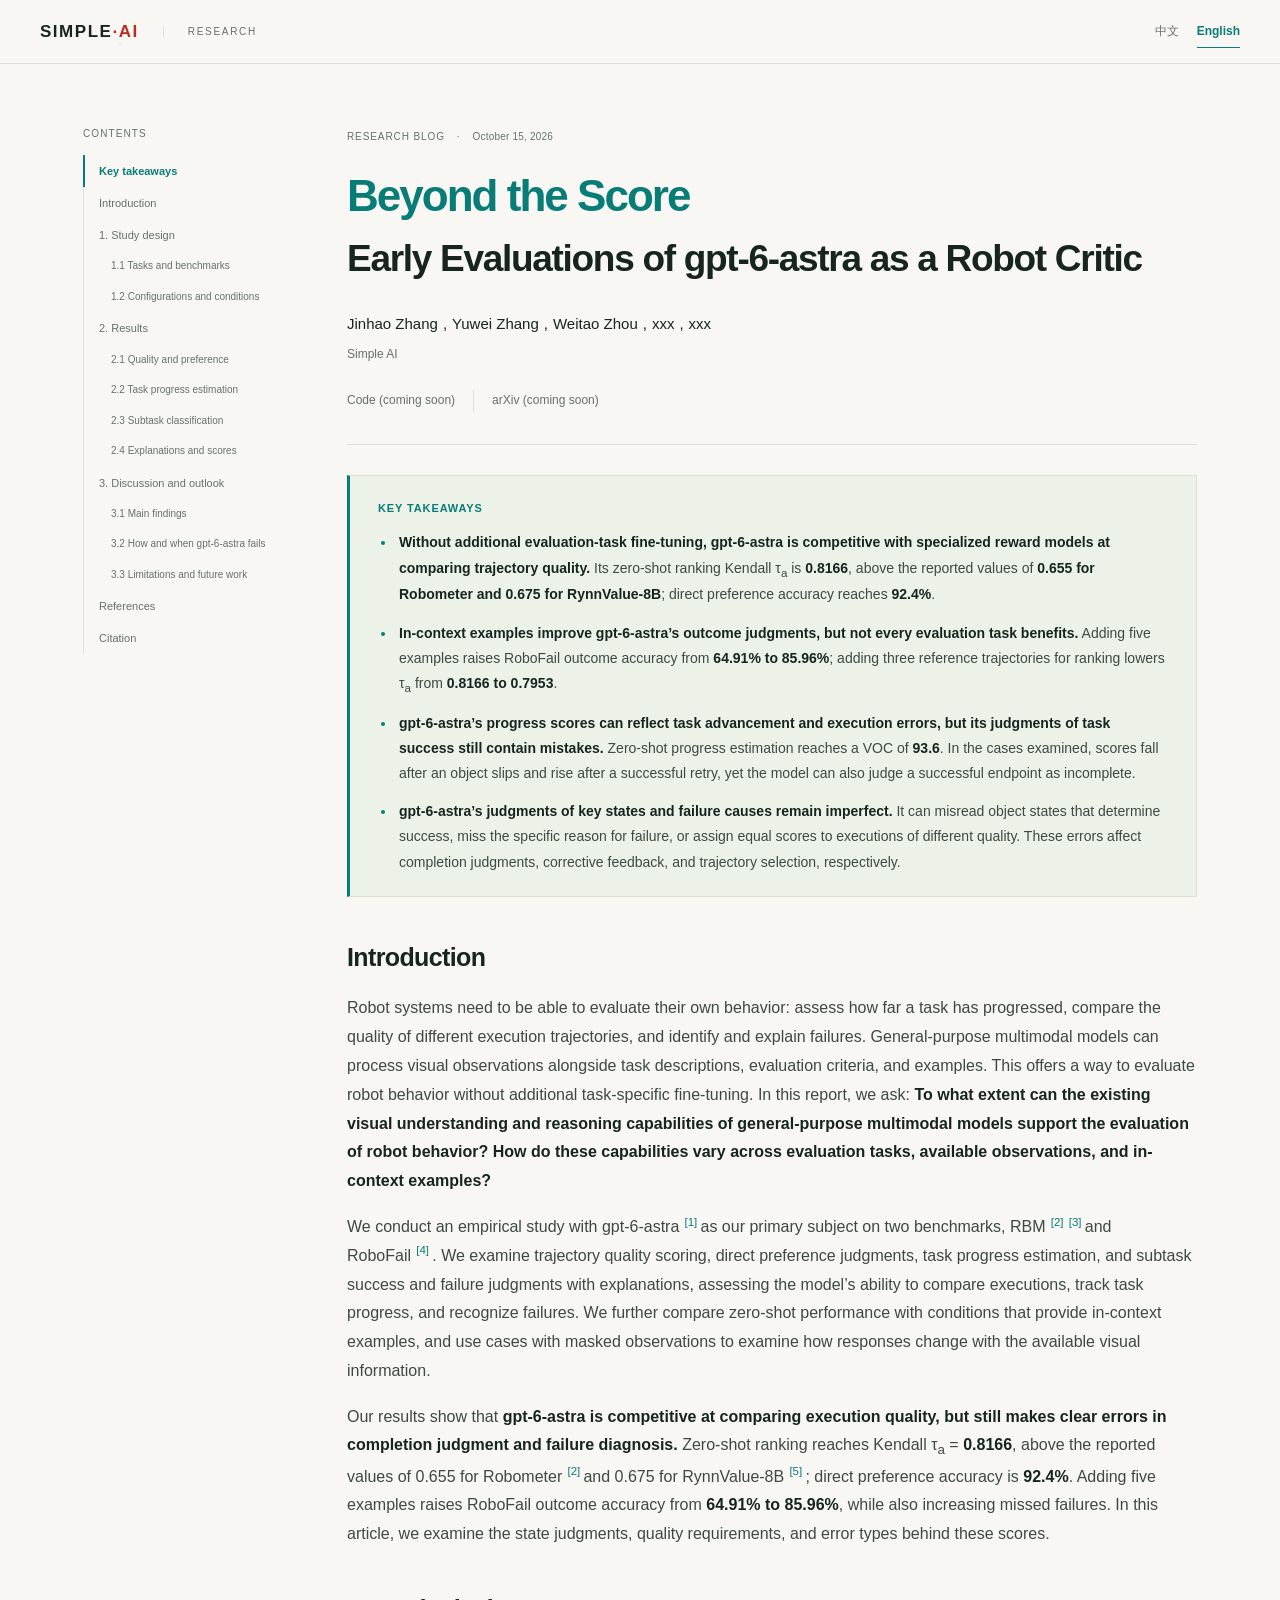
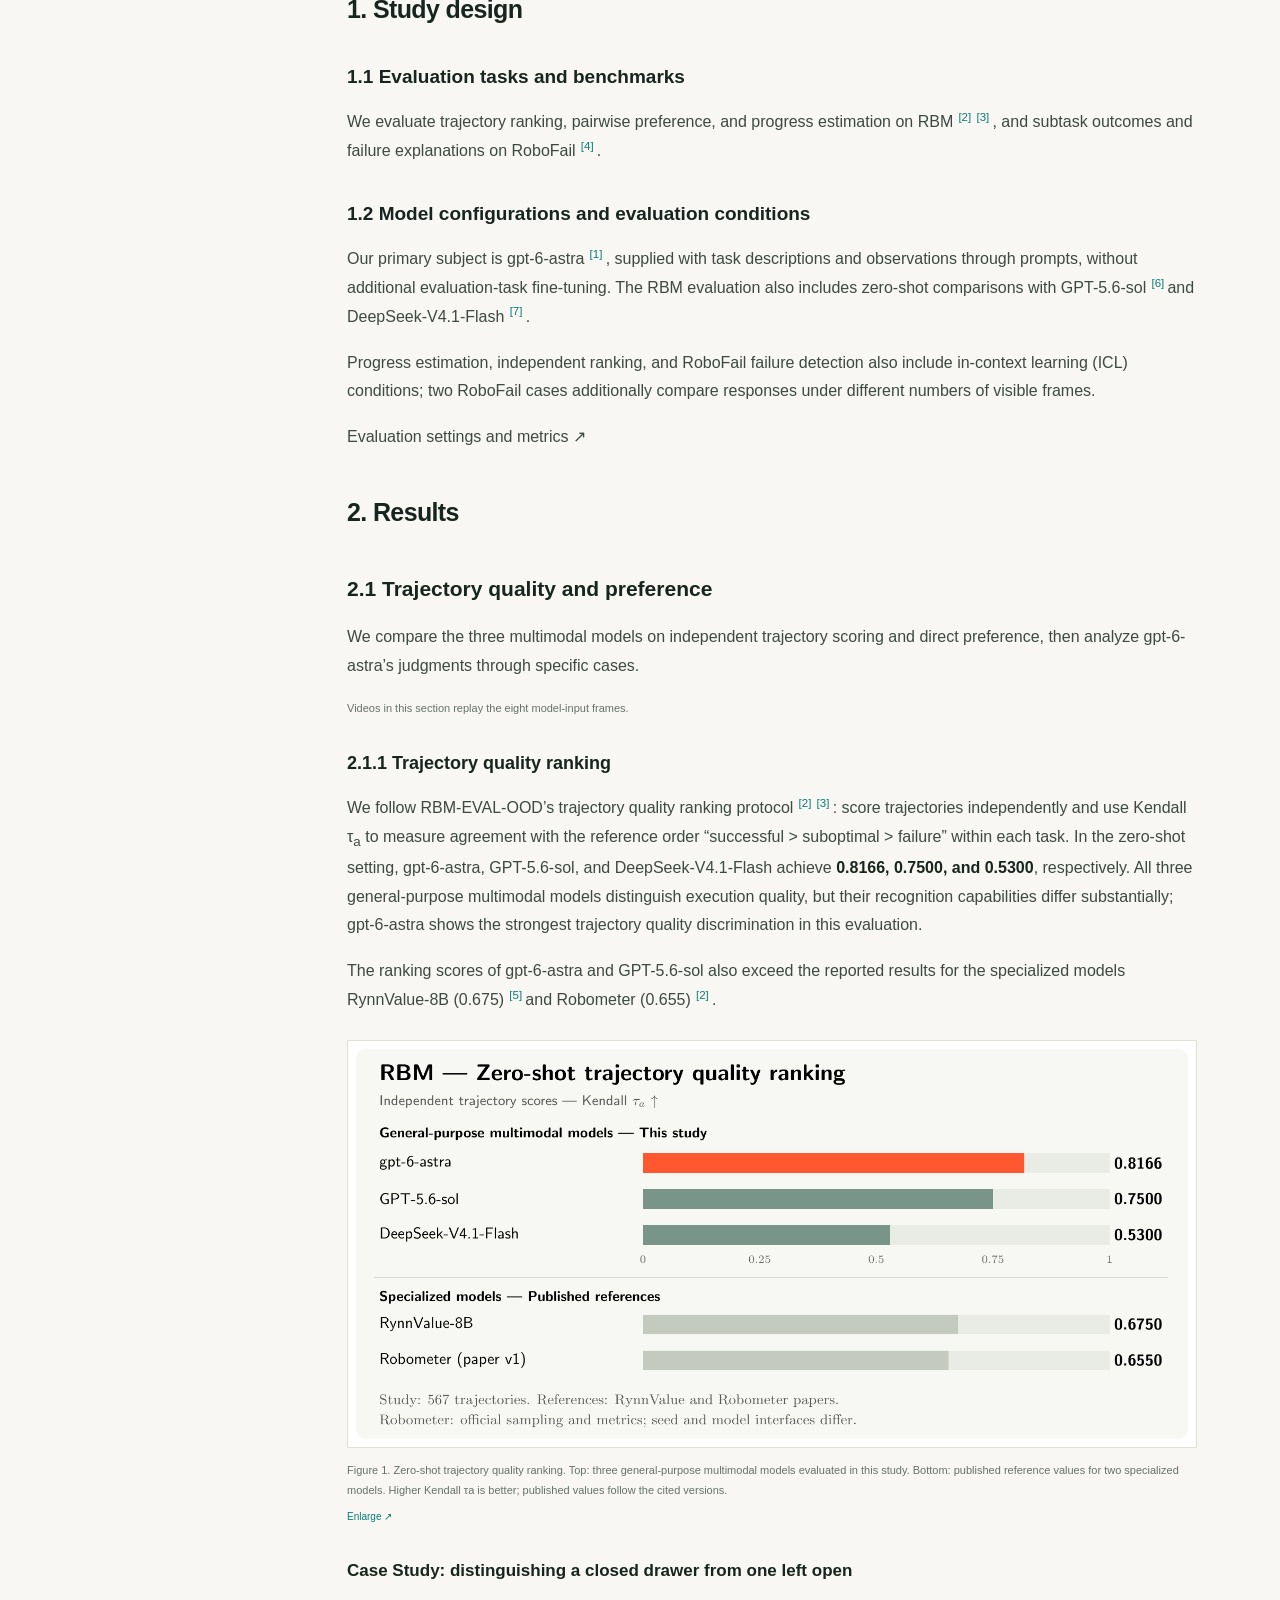
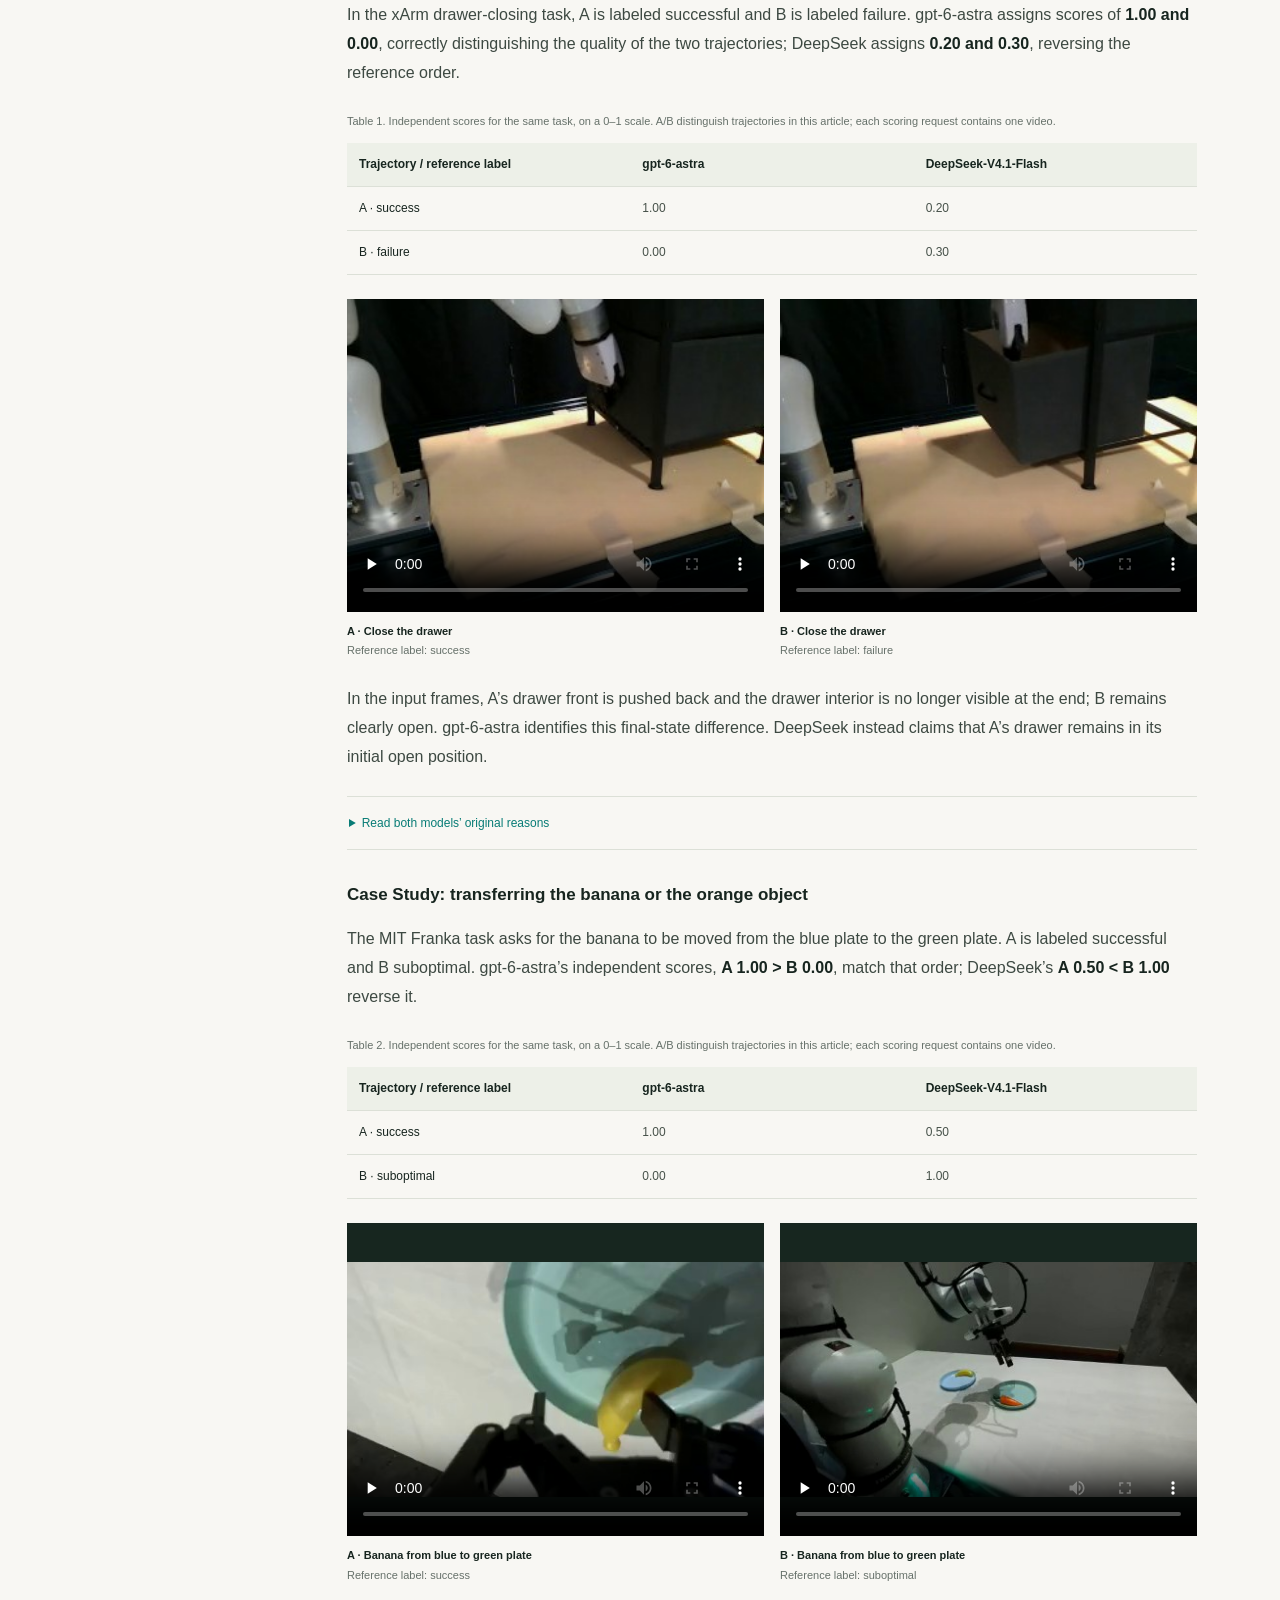
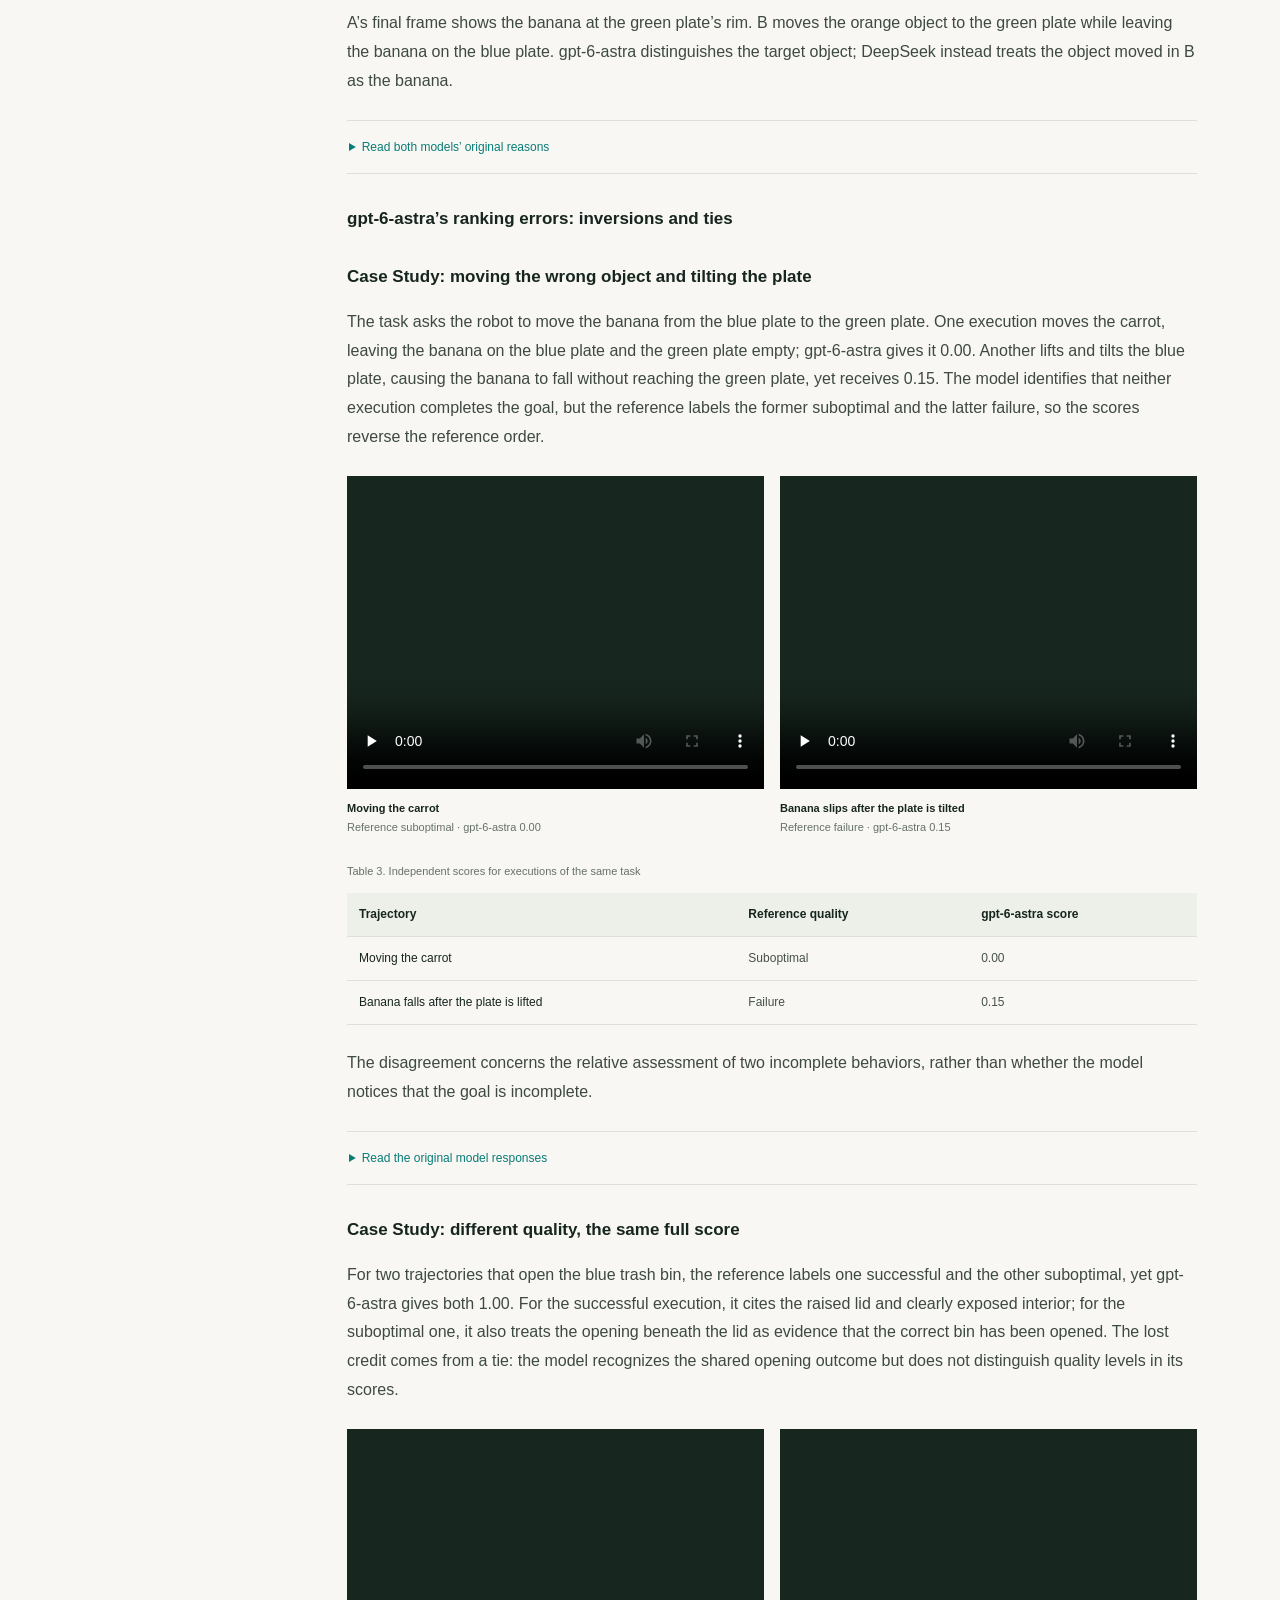
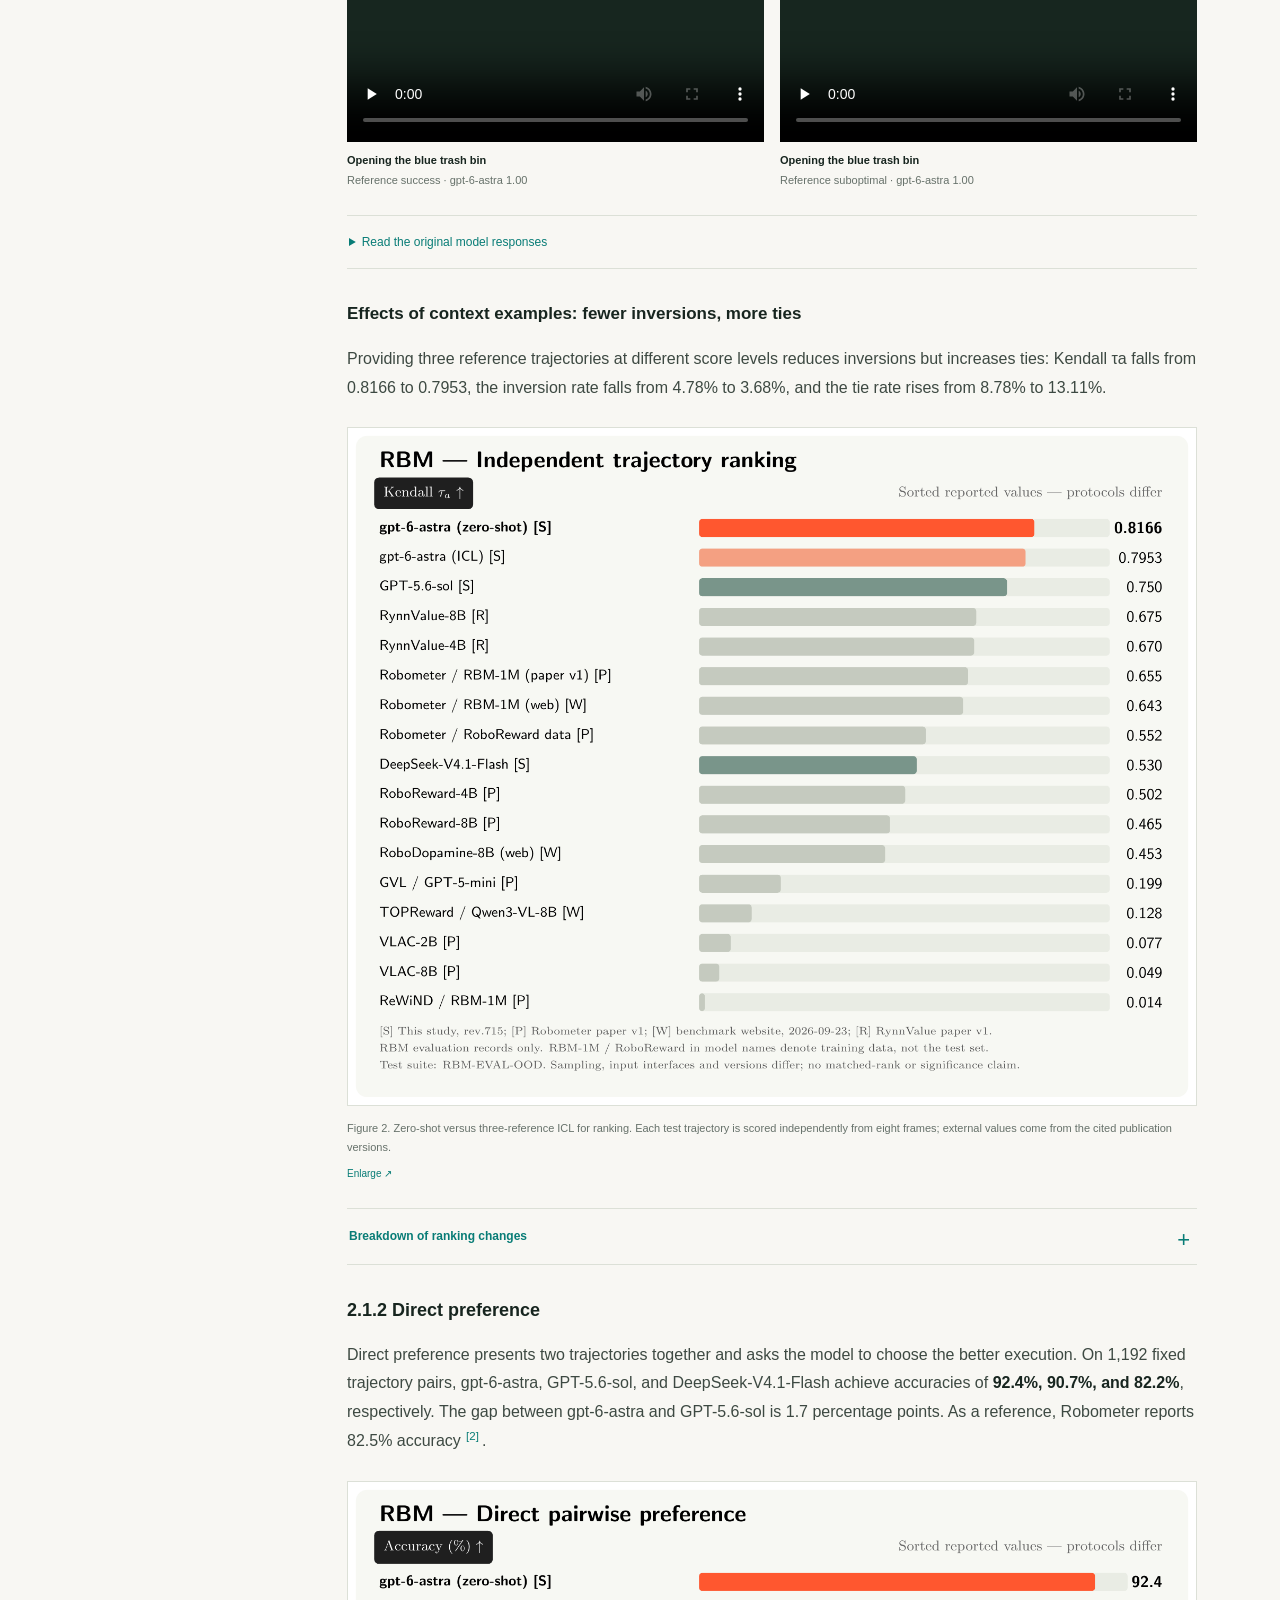
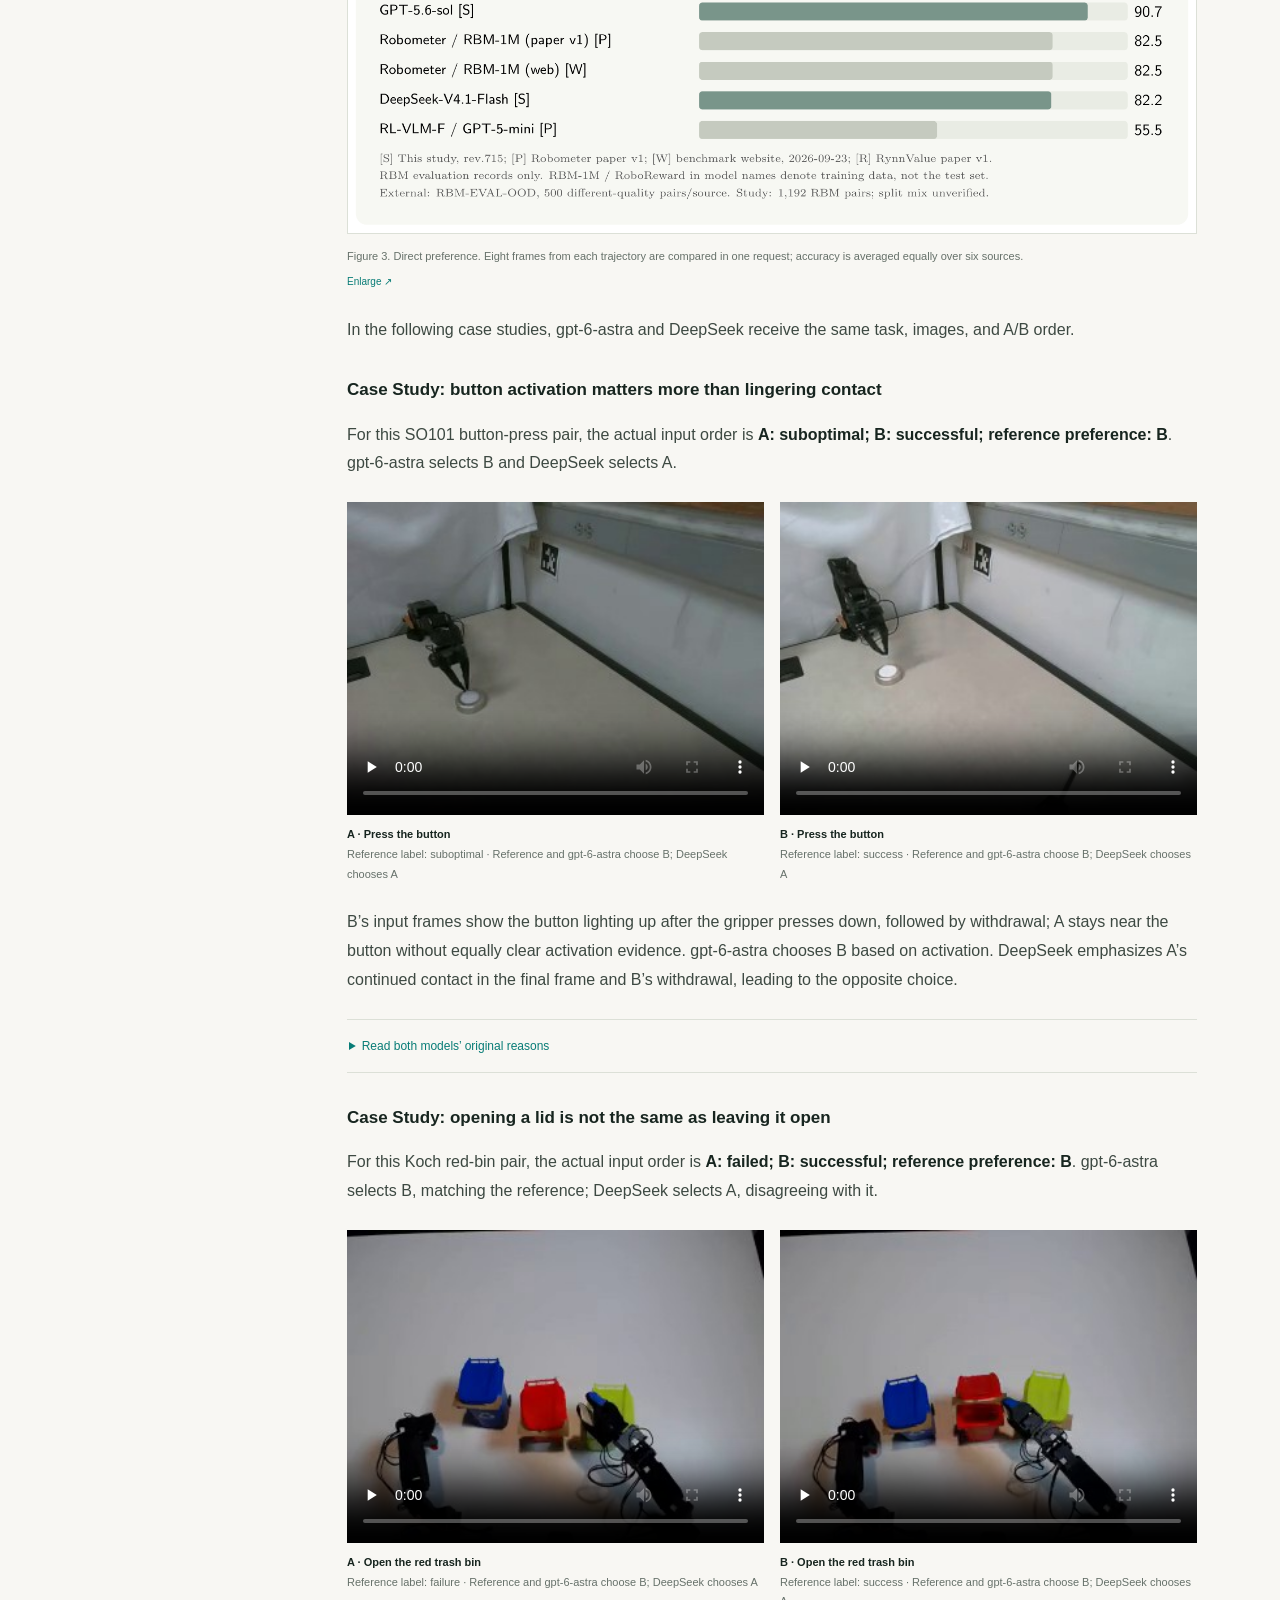
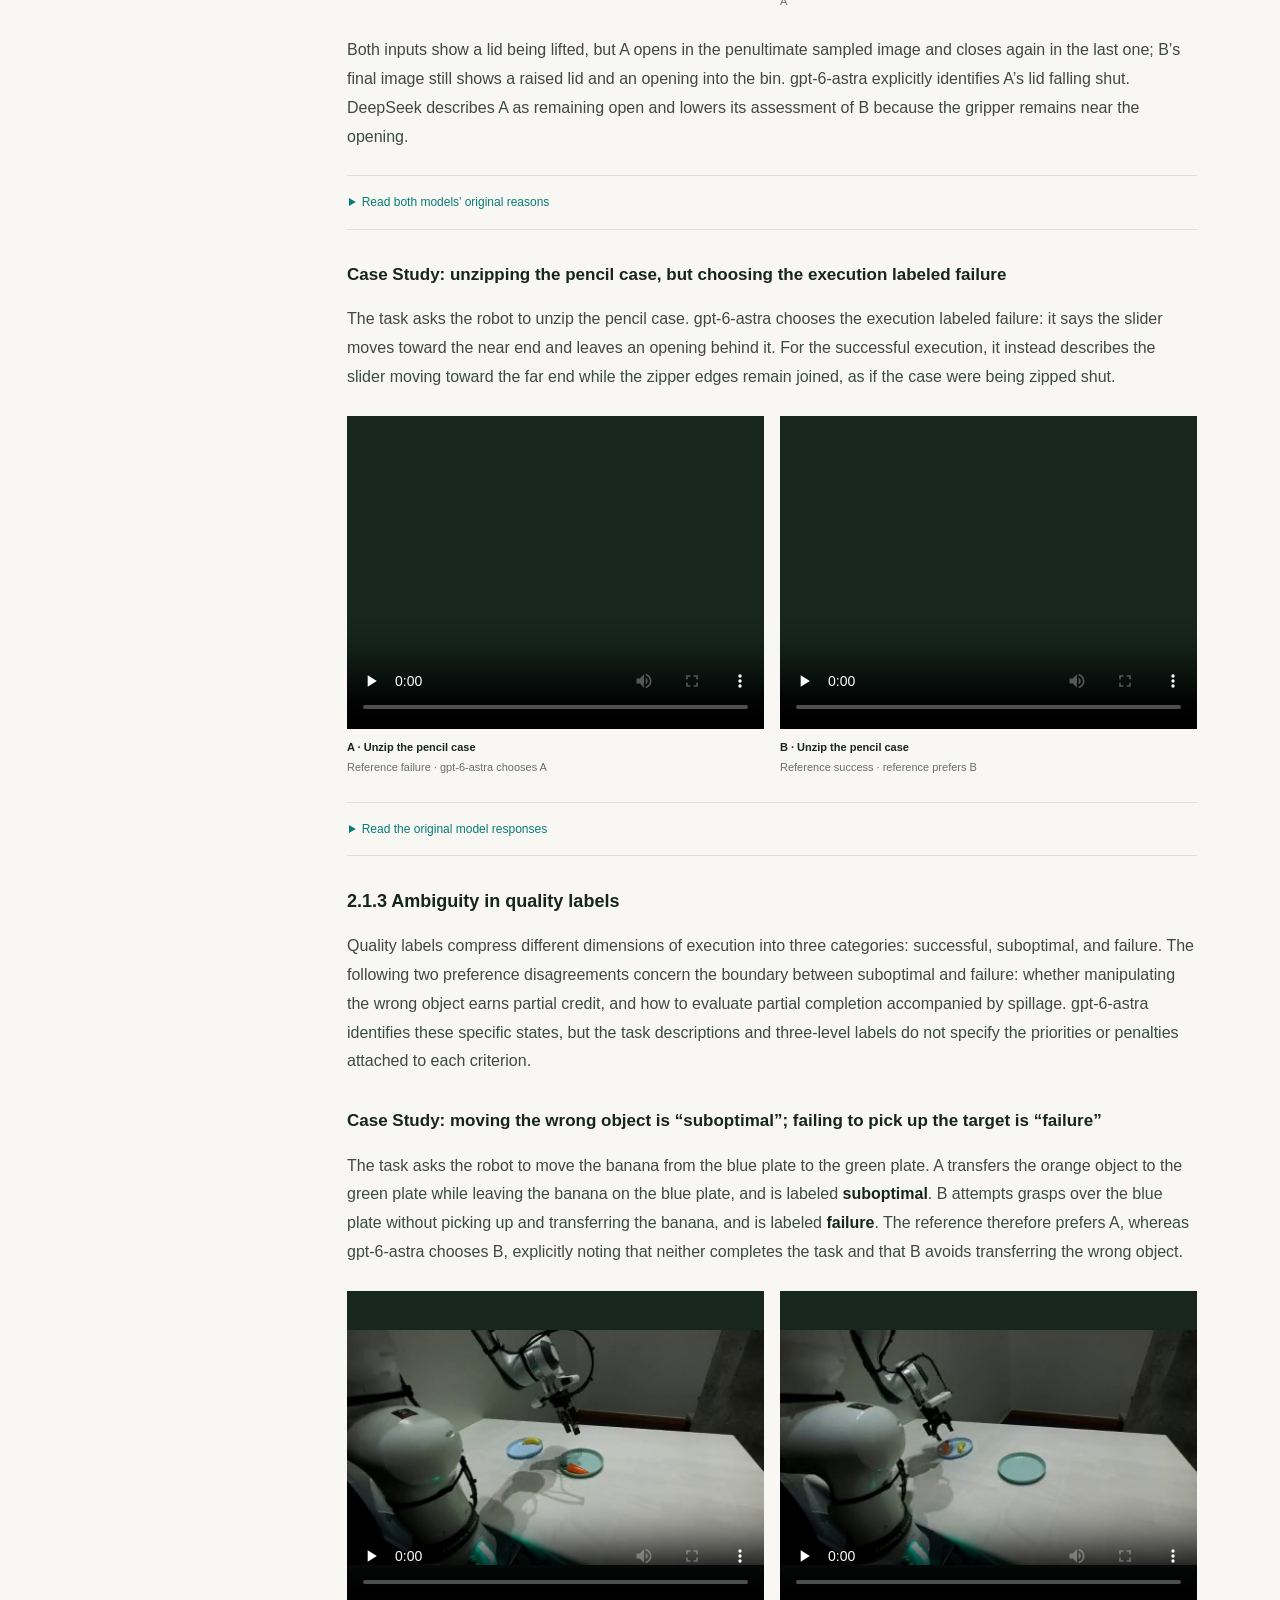
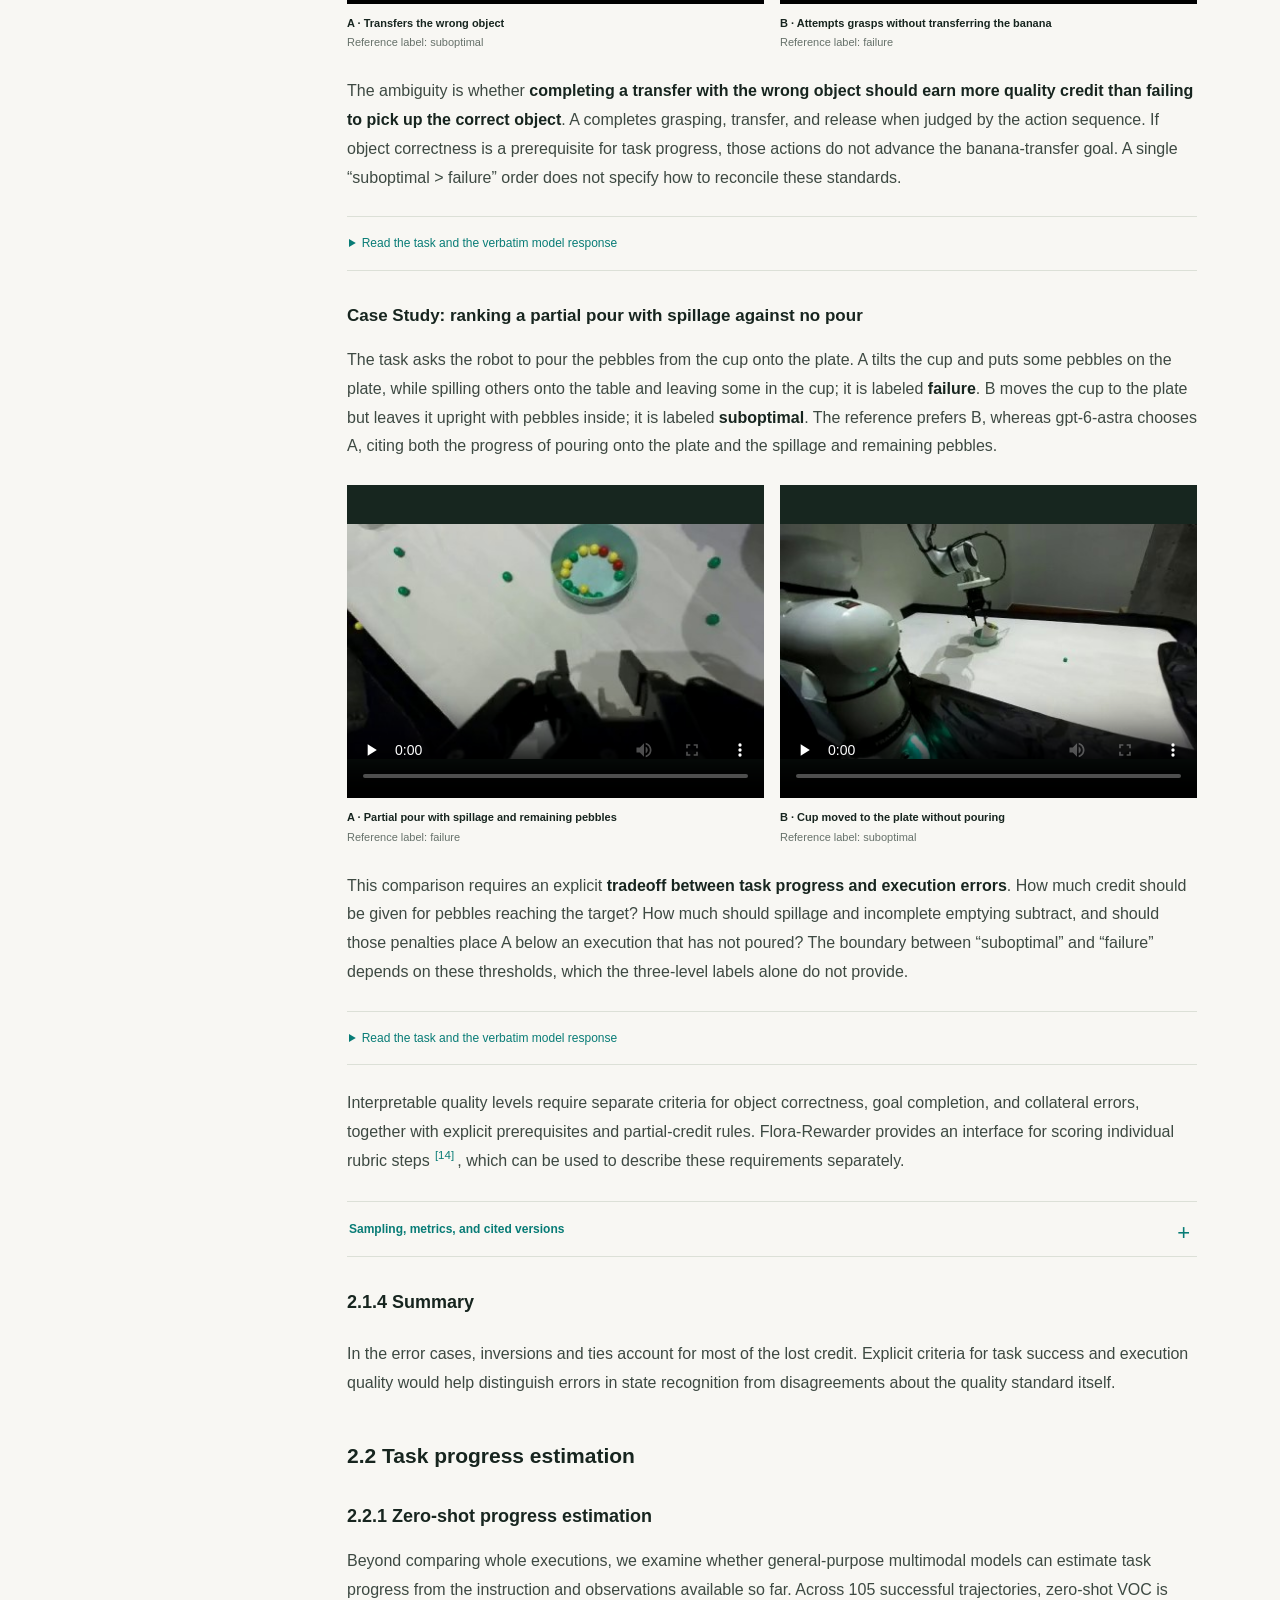
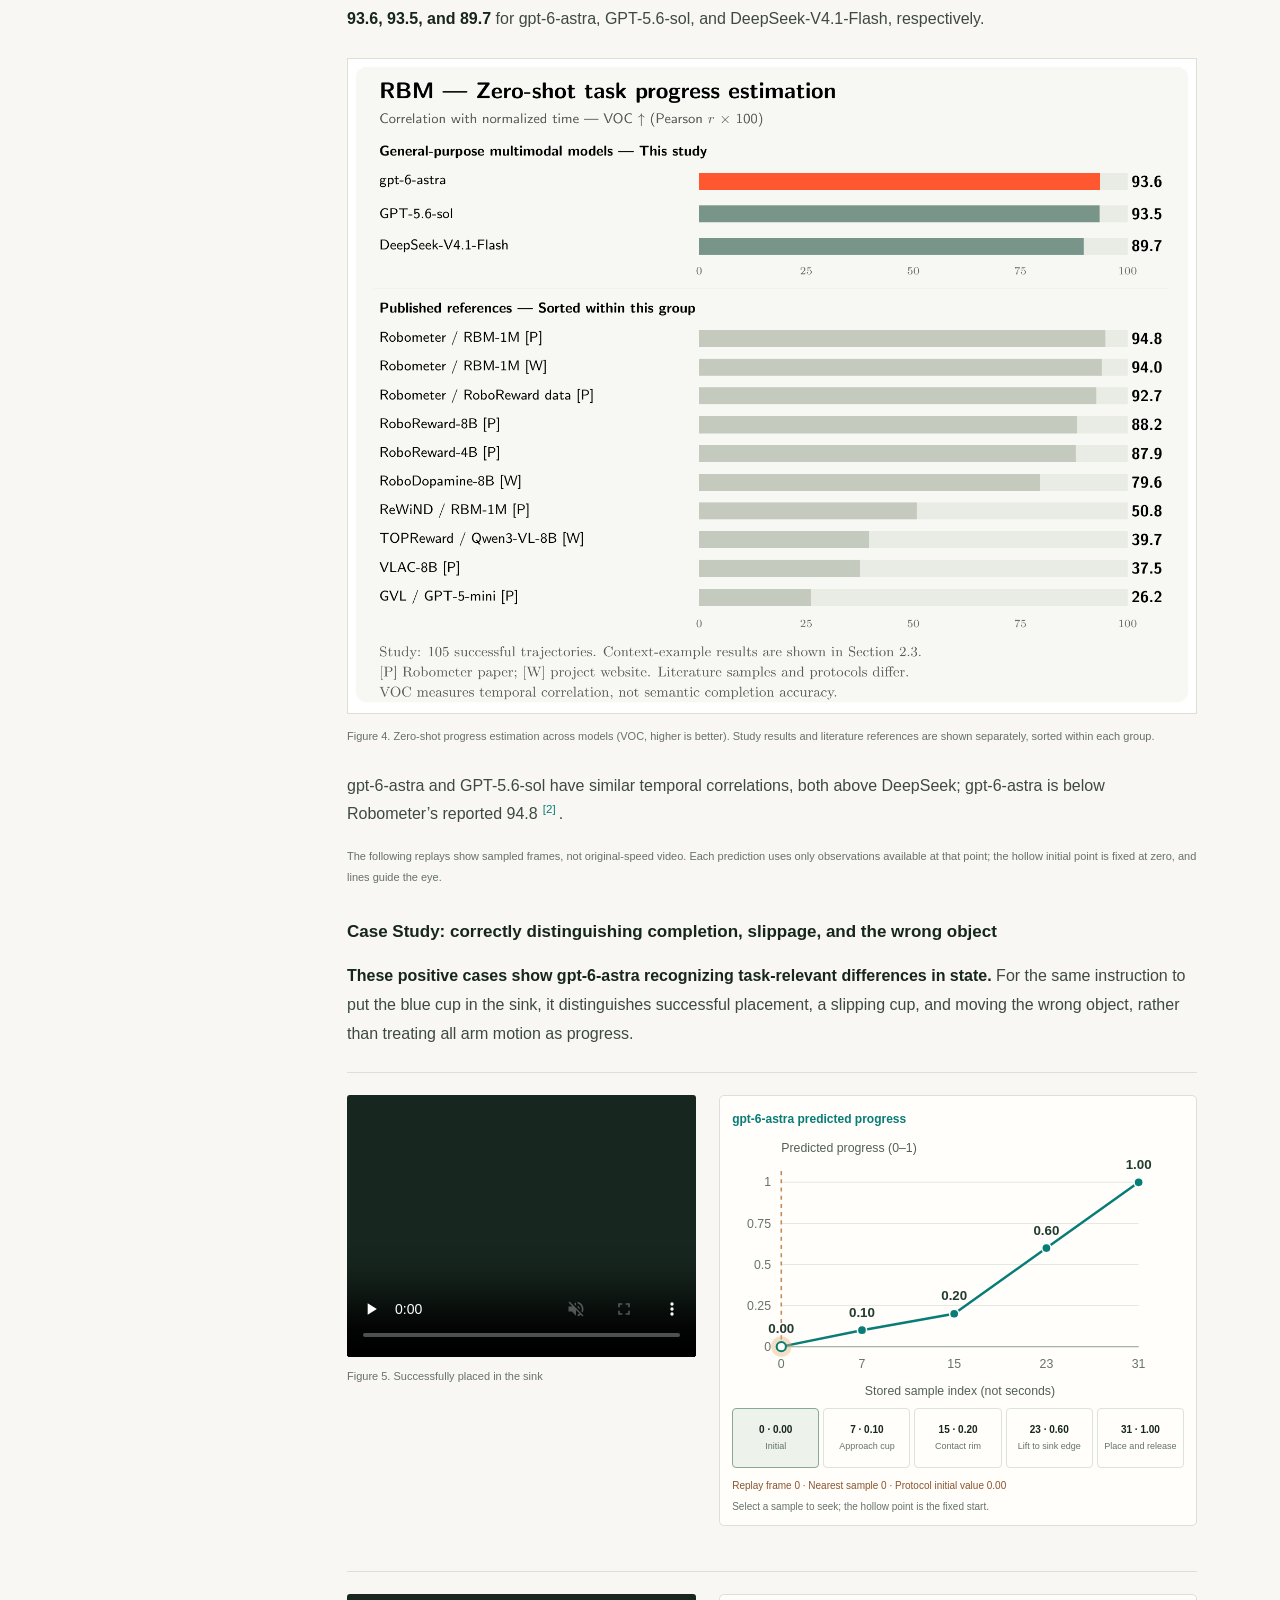
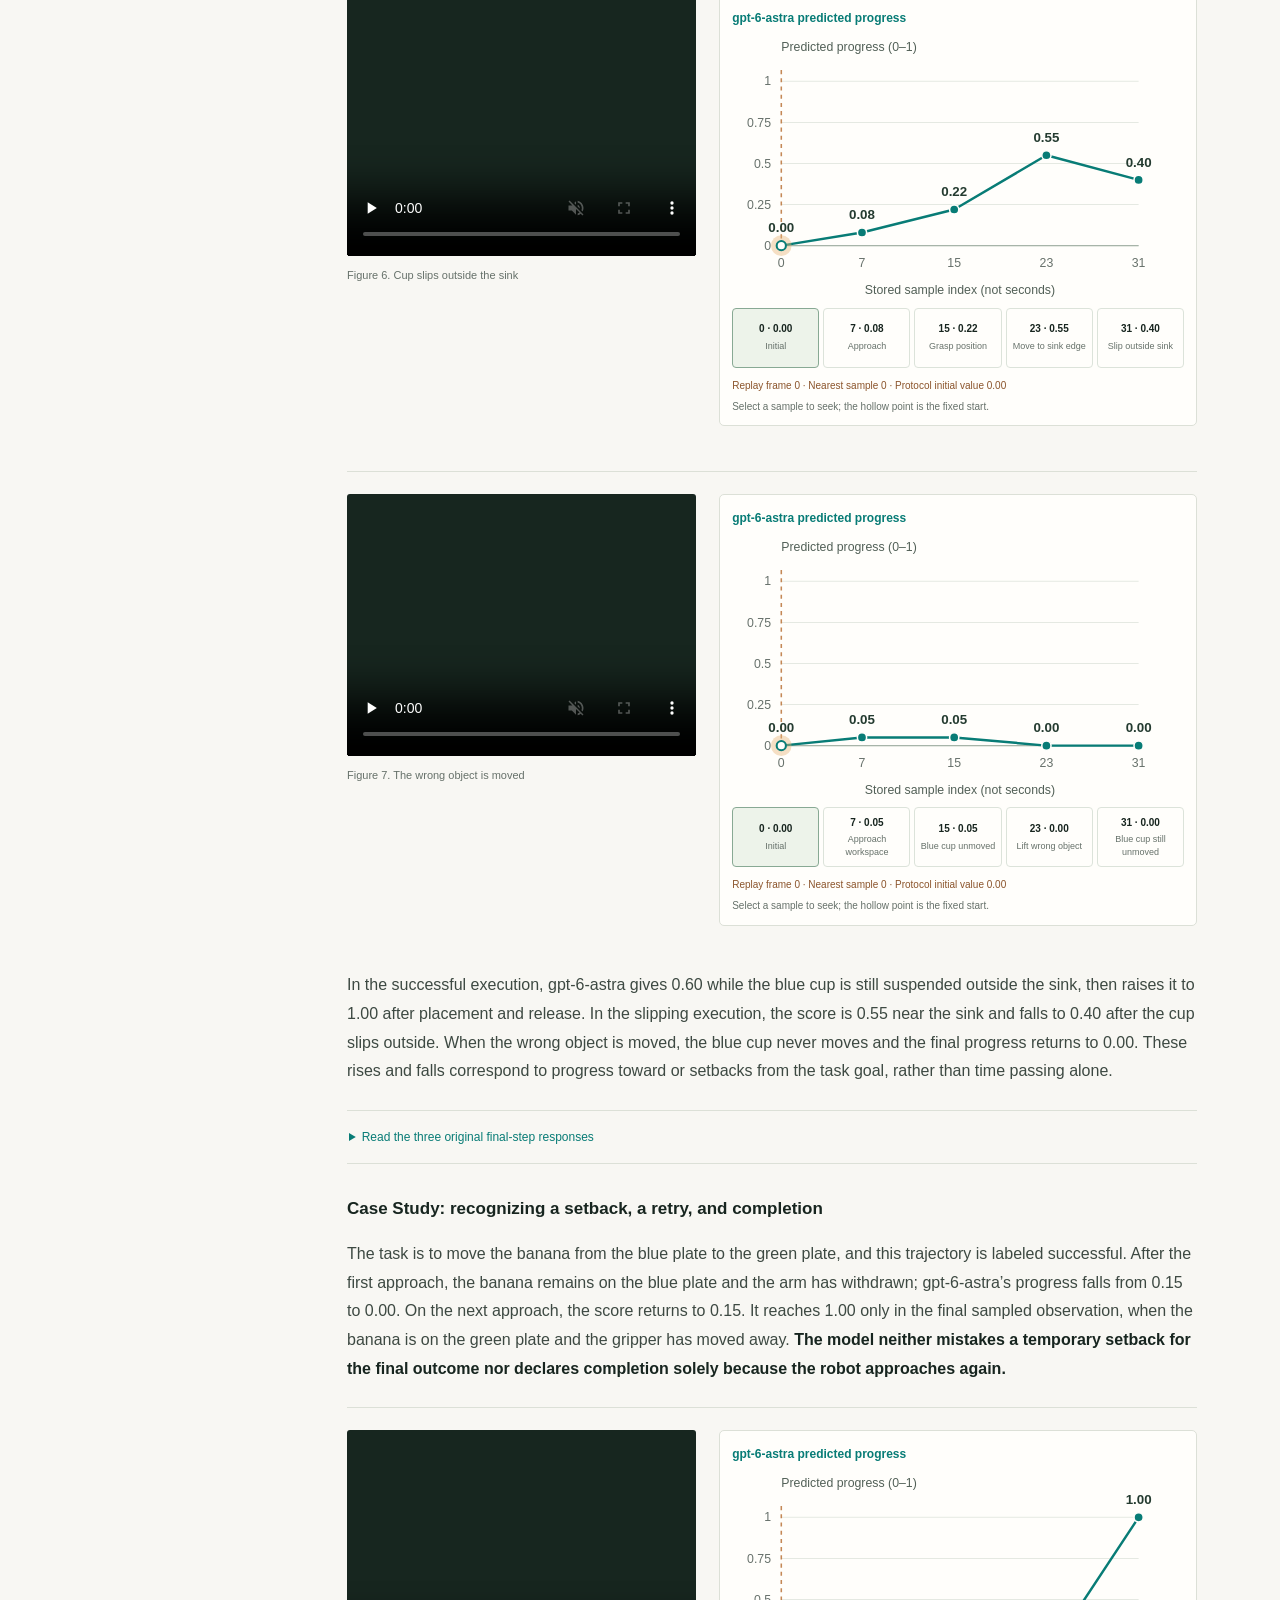
==== commit a020e26a: "Apply bilingual editorial revisions and replace quality-label ambiguity cases" ====
--- a/en.html
+++ b/en.html
@@ -93,23 +93,23 @@
 </section>
 <section id="overview" class="" data-toc>
 <h2>Introduction</h2>
-<p class="">Robot systems need to evaluate their own behavior: assess how far a task has progressed, compare the quality of different executions, and identify and explain failures. General-purpose multimodal models can process visual observations alongside task descriptions, evaluation criteria, and examples. This offers a way to evaluate robot behavior without additional task-specific fine-tuning. We ask: <strong>To what extent can the existing visual understanding and reasoning capabilities of general-purpose multimodal models support the evaluation of robot behavior? How do these capabilities vary across evaluation tasks, available observations, and in-context examples?</strong>
+<p class="">Robot systems need to be able to evaluate their own behavior: assess how far a task has progressed, compare the quality of different execution trajectories, and identify and explain failures. General-purpose multimodal models can process visual observations alongside task descriptions, evaluation criteria, and examples. This offers a way to evaluate robot behavior without additional task-specific fine-tuning. In this report, we ask: <strong>To what extent can the existing visual understanding and reasoning capabilities of general-purpose multimodal models support the evaluation of robot behavior? How do these capabilities vary across evaluation tasks, available observations, and in-context examples?</strong>
 </p>
 <p class="">We conduct an empirical study with gpt-6-astra<sup class="citation">
 <a href="#ref-astra" aria-label="OpenAI: gpt-6-astra">[1]</a>
-</sup> as our primary subject on RBM<sup class="citation">
+</sup> as our primary subject on two benchmarks, RBM<sup class="citation">
 <a href="#ref-robometer" aria-label="Robometer">[2]</a>
 </sup>
 <sup class="citation">
 <a href="#ref-rbm" aria-label="RBM-EVAL-OOD">[3]</a>
 </sup> and RoboFail<sup class="citation">
 <a href="#ref-reflect" aria-label="REFLECT / RoboFail">[4]</a>
-</sup>. We examine trajectory quality scoring, direct preference judgments, task progress estimation, and subtask success and failure judgments with explanations, assessing the model's ability to compare executions, track task progression, and recognize failures. We further compare zero-shot performance with conditions that provide in-context examples, and use exploratory observation-masking cases to examine how responses change with the available visual information.</p>
+</sup>. We examine trajectory quality scoring, direct preference judgments, task progress estimation, and subtask success and failure judgments with explanations, assessing the model’s ability to compare executions, track task progress, and recognize failures. We further compare zero-shot performance with conditions that provide in-context examples, and use cases with masked observations to examine how responses change with the available visual information.</p>
 <p class="">Our results show that <strong>gpt-6-astra is competitive at comparing execution quality, but still makes clear errors in completion judgment and failure diagnosis.</strong> Zero-shot ranking reaches Kendall τ<sub>a</sub> = <strong>0.8166</strong>, above the reported values of 0.655 for Robometer<sup class="citation">
 <a href="#ref-robometer" aria-label="Robometer">[2]</a>
 </sup> and 0.675 for RynnValue-8B<sup class="citation">
 <a href="#ref-rynnvalue" aria-label="RynnValue">[5]</a>
-</sup>; direct preference accuracy is <strong>92.4%</strong>. Adding five examples raises RoboFail outcome accuracy from <strong>64.91% to 85.96%</strong>, while also increasing missed failures. We examine the state judgments, quality requirements, and error types behind these scores. Whether these evaluations can improve policy learning remains untested.</p>
+</sup>; direct preference accuracy is <strong>92.4%</strong>. Adding five examples raises RoboFail outcome accuracy from <strong>64.91% to 85.96%</strong>, while also increasing missed failures. In this article, we examine the state judgments, quality requirements, and error types behind these scores.</p>
 </section>
 <section id="setup" class="" data-toc>
 <h2>1. Study design</h2>
@@ -130,7 +130,7 @@
 </sup> and DeepSeek-V4.1-Flash<sup class="citation">
 <a href="#ref-deepseek" aria-label="DeepSeek-V4.1-Flash">[7]</a>
 </sup>.</p>
-<p class="">Progress estimation, independent ranking, and RoboFail also include in-context learning (ICL). Two RoboFail cases additionally compare responses across different numbers of observed frames.</p>
+<p class="">Progress estimation, independent ranking, and RoboFail failure detection also include in-context learning (ICL) conditions; two RoboFail cases additionally compare responses under different numbers of visible frames.</p>
 <p class="">
 <a href="#metrics">Evaluation settings and metrics ↗</a>
 </p>
@@ -139,16 +139,16 @@
 <h2>2. Results</h2>
 <section id="quality-results" class="result-topic" data-toc>
 <h3>2.1 Trajectory quality and preference</h3>
-<p class="">We compare the three multimodal models on independent trajectory scoring and direct preference, then examine gpt-6-astra’s judgments through cases.</p>
+<p class="">We compare the three multimodal models on independent trajectory scoring and direct preference, then analyze gpt-6-astra’s judgments through specific cases.</p>
 <p id="rbm-replay-note" class="fine">Videos in this section replay the eight model-input frames.</p>
 <h4 id="ranking-results" data-toc>2.1.1 Trajectory quality ranking</h4>
-<p>We follow the RBM-EVAL-OOD trajectory quality ranking approach<sup class="citation">
+<p>We follow RBM-EVAL-OOD’s trajectory quality ranking protocol<sup class="citation">
 <a href="#ref-robometer" aria-label="Robometer">[2]</a>
 </sup>
 <sup class="citation">
 <a href="#ref-rbm" aria-label="RBM-EVAL-OOD">[3]</a>
-</sup>: score trajectories independently and use Kendall τ<sub>a</sub> to measure agreement with the reference order of success &gt; suboptimal &gt; failure within the same task. In the zero-shot setting, gpt-6-astra, GPT-5.6-sol, and DeepSeek-V4.1-Flash reach <strong>0.8166, 0.7500, and 0.5300</strong>, respectively. All three general-purpose multimodal models distinguish execution quality, with substantial numerical differences in agreement. gpt-6-astra scores highest in this evaluation.</p>
-<p>gpt-6-astra and GPT-5.6-sol also score numerically above the published results of specialized models RynnValue-8B (0.675)<sup class="citation">
+</sup>: score trajectories independently and use Kendall τ<sub>a</sub> to measure agreement with the reference order “successful &gt; suboptimal &gt; failure” within each task. In the zero-shot setting, gpt-6-astra, GPT-5.6-sol, and DeepSeek-V4.1-Flash achieve <strong>0.8166, 0.7500, and 0.5300</strong>, respectively. All three general-purpose multimodal models distinguish execution quality, but their recognition capabilities differ substantially; gpt-6-astra shows the strongest trajectory quality discrimination in this evaluation.</p>
+<p>The ranking scores of gpt-6-astra and GPT-5.6-sol also exceed the reported results for the specialized models RynnValue-8B (0.675)<sup class="citation">
 <a href="#ref-rynnvalue" aria-label="RynnValue">[5]</a>
 </sup> and Robometer (0.655)<sup class="citation">
 <a href="#ref-robometer" aria-label="Robometer">[2]</a>
@@ -163,7 +163,7 @@
 
 <div class="positive-case" data-positive-case="ranking-drawer">
 <h5 class="case-title" id="ranking-drawer-case">Case Study: distinguishing a closed drawer from one left open</h5>
-<p>In this xArm drawer-closing task, A is labeled successful and B failed. gpt-6-astra assigns <strong>1.00 and 0.00</strong>, respectively, correctly ordering the trajectories. DeepSeek assigns <strong>0.20 and 0.30</strong>, reversing the reference order.</p>
+<p>In the xArm drawer-closing task, A is labeled successful and B is labeled failure. gpt-6-astra assigns scores of <strong>1.00 and 0.00</strong>, correctly distinguishing the quality of the two trajectories; DeepSeek assigns <strong>0.20 and 0.30</strong>, reversing the reference order.</p>
 <div class="table-scroll" role="region" tabindex="0">
 <table class="case-table">
 <caption>Table 1. Independent scores for the same task, on a 0–1 scale. A/B distinguish trajectories in this article; each scoring request contains one video.</caption>
@@ -204,7 +204,7 @@
 <strong>B · Close the drawer</strong>Reference label: failure</figcaption>
 </figure>
 </div>
-<p>In the input frames, A pushes the drawer front back until its interior is no longer exposed; B ends with the drawer visibly open. gpt-6-astra’s reasons identify this final-state difference. DeepSeek instead describes A as remaining in its initial open position.</p>
+<p>In the input frames, A’s drawer front is pushed back and the drawer interior is no longer visible at the end; B remains clearly open. gpt-6-astra identifies this final-state difference. DeepSeek instead claims that A’s drawer remains in its initial open position.</p>
 <details class="method-detail">
 <summary>Read both models’ original reasons</summary>
 <dl class="model-quotes">
@@ -271,7 +271,7 @@
 <strong>B · Banana from blue to green plate</strong>Reference label: suboptimal</figcaption>
 </figure>
 </div>
-<p>A’s final input image shows the banana at the green plate’s rim. B transfers the orange object while the banana stays on the blue plate. gpt-6-astra distinguishes the target object; DeepSeek’s original reason for B instead describes a banana transfer.</p>
+<p>A’s final frame shows the banana at the green plate’s rim. B moves the orange object to the green plate while leaving the banana on the blue plate. gpt-6-astra distinguishes the target object; DeepSeek instead treats the object moved in B as the banana.</p>
 <details class="method-detail">
 <summary>Read both models’ original reasons</summary>
 <dl class="model-quotes">
@@ -298,7 +298,7 @@
 <h5 class="case-title">gpt-6-astra’s ranking errors: inversions and ties</h5>
 
 <h5 class="case-title" id="banana-case">Case Study: moving the wrong object and tilting the plate</h5>
-<p>The task is to move the banana from the blue plate to the green plate. One execution moves the carrot, leaving the banana on the blue plate and the green plate empty; gpt-6-astra scores it 0.00. Another lifts and tilts the blue plate, causing the banana to slip off without reaching the green plate, yet receives 0.15. The reasons identify that neither execution completes the goal. However, the reference labels the first suboptimal and the second failed, so the predicted order is reversed.</p>
+<p>The task asks the robot to move the banana from the blue plate to the green plate. One execution moves the carrot, leaving the banana on the blue plate and the green plate empty; gpt-6-astra gives it 0.00. Another lifts and tilts the blue plate, causing the banana to fall without reaching the green plate, yet receives 0.15. The model identifies that neither execution completes the goal, but the reference labels the former suboptimal and the latter failure, so the scores reverse the reference order.</p>
 <div class="case-video-grid case-replay-grid" role="group" aria-labelledby="banana-case" aria-describedby="rbm-replay-note">
 <figure>
 <video controls playsinline preload="none" poster="assets/case-studies/banana-wrong-object.jpg" aria-label="Moving the carrot, reference suboptimal · gpt-6-astra 0.00, evaluation-input frame replay" aria-describedby="banana-wrong-object-caption">
@@ -354,7 +354,7 @@
 </dl>
 </details>
 <h5 class="case-title" id="blue-bin-case">Case Study: different quality, the same full score</h5>
-<p>For two executions of opening the blue trash bin, the reference labels are success and suboptimal, but gpt-6-astra assigns both <strong>1.00</strong>. For the successful execution, it cites the raised lid and clearly exposed interior. For the suboptimal execution, it also cites an opening beneath the lid and concludes that the correct bin is open. The lost credit comes from a tie: the model recognizes the shared outcome of opening the lid but does not distinguish the reference quality levels in its scores.</p>
+<p>For two trajectories that open the blue trash bin, the reference labels one successful and the other suboptimal, yet gpt-6-astra gives both 1.00. For the successful execution, it cites the raised lid and clearly exposed interior; for the suboptimal one, it also treats the opening beneath the lid as evidence that the correct bin has been opened. The lost credit comes from a tie: the model recognizes the shared opening outcome but does not distinguish quality levels in its scores.</p>
 <div class="case-video-grid case-replay-grid" role="group" aria-labelledby="blue-bin-case" aria-describedby="rbm-replay-note">
 <figure>
 <video controls playsinline preload="none" poster="assets/case-studies/blue-bin-success.jpg" aria-label="Opening the blue trash bin, reference success · gpt-6-astra 1.00, evaluation-input frame replay" aria-describedby="blue-bin-success-caption">
@@ -384,8 +384,8 @@
 </div>
 </dl>
 </details>
-<h5 id="ranking-context" class="case-title">Context examples: fewer inversions, more ties</h5>
-<p>With three reference trajectories at different score levels, inversions decrease but ties increase. Kendall τa falls from <strong>0.8166 to 0.7953</strong>. Using the metric’s pair weights, the inversion rate falls from 4.78% to 3.68%, while the tie rate rises from 8.78% to 13.11%.</p>
+<h5 id="ranking-context" class="case-title">Effects of context examples: fewer inversions, more ties</h5>
+<p>Providing three reference trajectories at different score levels reduces inversions but increases ties: Kendall τa falls from 0.8166 to 0.7953, the inversion rate falls from 4.78% to 3.68%, and the tie rate rises from 8.78% to 13.11%.</p>
 <figure class="figure">
 <button type="button" data-zoom aria-label="Enlarge the zero-shot and ICL ranking comparison">
 <img loading="lazy" src="assets/figures/01_ranking.png" alt="Trajectory ranking: gpt-6-astra has Kendall τa of 0.8166 zero-shot and 0.7953 with three-reference ICL; external values come from the cited publication versions." width="1600" height="1276">
@@ -439,7 +439,7 @@
 </figure>
 </details>
 <h4 id="preference-results" data-toc>2.1.2 Direct preference</h4>
-<p>Direct preference presents two trajectories together and asks the model to select the better execution. Across 1,192 fixed pairs, accuracy averaged equally across the six sources is <strong>92.4%, 90.7%, and 82.2%</strong> for gpt-6-astra, GPT-5.6-sol, and DeepSeek-V4.1-Flash, respectively. Their point estimates follow the same order as independent scoring, with a 1.7 percentage-point gap between gpt-6-astra and GPT-5.6-sol. As a literature reference, Robometer reports 82.5% accuracy<sup class="citation">
+<p>Direct preference presents two trajectories together and asks the model to choose the better execution. On 1,192 fixed trajectory pairs, gpt-6-astra, GPT-5.6-sol, and DeepSeek-V4.1-Flash achieve accuracies of <strong>92.4%, 90.7%, and 82.2%</strong>, respectively. The gap between gpt-6-astra and GPT-5.6-sol is 1.7 percentage points. As a reference, Robometer reports 82.5% accuracy<sup class="citation">
 <a href="#ref-robometer" aria-label="Robometer">[2]</a>
 </sup>.</p>
 <figure class="figure">
@@ -450,7 +450,7 @@
 <span class="zoom-label" aria-hidden="true">Enlarge ↗</span>
 </figcaption>
 </figure>
-<p>gpt-6-astra and DeepSeek receive the same task, images, and A/B order.</p>
+<p>In the following case studies, gpt-6-astra and DeepSeek receive the same task, images, and A/B order.</p>
 <div class="positive-case" data-positive-case="preference-button">
 <h5 class="case-title" id="preference-button-case">Case Study: button activation matters more than lingering contact</h5>
 <p>For this SO101 button-press pair, the actual input order is <strong>A: suboptimal; B: successful; reference preference: B</strong>. gpt-6-astra selects B and DeepSeek selects A.</p>
@@ -470,7 +470,7 @@
 <strong>B · Press the button</strong>Reference label: success · Reference and gpt-6-astra choose B; DeepSeek chooses A</figcaption>
 </figure>
 </div>
-<p>B’s input frames show the button lighting up after the gripper presses it, followed by retraction. A stays near the button without equally clear activation evidence. gpt-6-astra selects B based on that state change. DeepSeek instead emphasizes A’s contact in the final frame and B’s retraction, choosing the opposite execution.</p>
+<p>B’s input frames show the button lighting up after the gripper presses down, followed by withdrawal; A stays near the button without equally clear activation evidence. gpt-6-astra chooses B based on activation. DeepSeek emphasizes A’s continued contact in the final frame and B’s withdrawal, leading to the opposite choice.</p>
 <details class="method-detail">
 <summary>Read both models’ original reasons</summary>
 <dl class="model-quotes">
@@ -505,7 +505,7 @@
 <strong>B · Open the red trash bin</strong>Reference label: success · Reference and gpt-6-astra choose B; DeepSeek chooses A</figcaption>
 </figure>
 </div>
-<p>Both inputs show the lid being lifted, but A changes from open in the penultimate sampled image to closed in the final image. B ends with the lid raised and the interior exposed. gpt-6-astra explicitly notes A’s lid falling closed. DeepSeek instead describes A as remaining open and discounts B because its gripper remains near the opening.</p>
+<p>Both inputs show a lid being lifted, but A opens in the penultimate sampled image and closes again in the last one; B’s final image still shows a raised lid and an opening into the bin. gpt-6-astra explicitly identifies A’s lid falling shut. DeepSeek describes A as remaining open and lowers its assessment of B because the gripper remains near the opening.</p>
 <details class="method-detail">
 <summary>Read both models’ original reasons</summary>
 <dl class="model-quotes">
@@ -522,93 +522,112 @@
 </div>
 <!-- /positive-case -->
 
-<h4 id="preference-criteria" data-toc>2.1.3 Preference disagreements: state recognition and evaluation criteria</h4>
-<p>The pencil-case disagreement concerns open or closed state recognition. The cup and green-bin cases instead involve release, upright orientation, and stability, whose priorities the task descriptions leave unspecified.</p>
-<p>These requirements can form separate rubric items, such as “separated,” “released,” and “upright,” before an overall judgment is made. Flora-Rewarder offers stepwise rubric scoring<sup class="citation">
-<a href="#ref-flora" aria-label="NVIDIA Flora-Rewarder">[14]</a>
-</sup>; the cases here retain their original labels.</p>
-<h5 class="case-title" id="separate-cups-case">Case Study: release or tipping when separating cups</h5>
-<p>In the task of separating the purple and red cups, gpt-6-astra describes both executions as creating a large gap. One does not show release in the final frame and is labeled successful. The other clearly releases the purple cup, but the cup tips onto its side, and is labeled failed. gpt-6-astra chooses the latter and explicitly mentions both release and tipping in its reason.</p>
-<div class="case-video-grid case-replay-grid" role="group" aria-labelledby="separate-cups-case" aria-describedby="rbm-replay-note">
-<figure>
-<video controls playsinline preload="none" poster="assets/case-studies/separate-cups-a.jpg" aria-label="A · Separate the red and purple cups, reference success · reference prefers A, evaluation-input frame replay" aria-describedby="separate-cups-a-caption">
-<source src="assets/case-studies/separate-cups-a.mp4" type="video/mp4">Your browser does not support video playback.<a href="assets/case-studies/separate-cups-a.mp4">Open the input-frame replay</a>
-</video>
-<figcaption id="separate-cups-a-caption">
-<strong>A · Separate the red and purple cups</strong>Reference success · reference prefers A</figcaption>
-</figure>
-<figure>
-<video controls playsinline preload="none" poster="assets/case-studies/separate-cups-b.jpg" aria-label="B · Separate the red and purple cups, reference failure · gpt-6-astra chooses B, evaluation-input frame replay" aria-describedby="separate-cups-b-caption">
-<source src="assets/case-studies/separate-cups-b.mp4" type="video/mp4">Your browser does not support video playback.<a href="assets/case-studies/separate-cups-b.mp4">Open the input-frame replay</a>
-</video>
-<figcaption id="separate-cups-b-caption">
-<strong>B · Separate the red and purple cups</strong>Reference failure · gpt-6-astra chooses B</figcaption>
-</figure>
-</div>
-<p>gpt-6-astra notices the tipped cup but prioritizes release. The task does not specify whether uprightness is required; the reference label alone does not reveal how the annotator weighed these requirements.</p>
+<h5 class="case-title" id="pencil-case-case">Case Study: unzipping the pencil case, but choosing the execution labeled failure</h5>
+<p>The task asks the robot to unzip the pencil case. gpt-6-astra chooses the execution labeled failure: it says the slider moves toward the near end and leaves an opening behind it. For the successful execution, it instead describes the slider moving toward the far end while the zipper edges remain joined, as if the case were being zipped shut.</p>
+<div class="case-video-grid case-replay-grid" role="group" aria-labelledby="pencil-case-case" aria-describedby="rbm-replay-note">
+<figure>
+<video controls playsinline preload="none" poster="assets/case-studies/unzip-pencil-case-a.jpg" aria-label="A · Unzip the pencil case, reference failure · gpt-6-astra chooses A, evaluation-input frame replay" aria-describedby="unzip-pencil-case-a-caption">
+<source src="assets/case-studies/unzip-pencil-case-a.mp4" type="video/mp4">Your browser does not support video playback.<a href="assets/case-studies/unzip-pencil-case-a.mp4">Open the input-frame replay</a>
+</video>
+<figcaption id="unzip-pencil-case-a-caption">
+<strong>A · Unzip the pencil case</strong>Reference failure · gpt-6-astra chooses A</figcaption>
+</figure>
+<figure>
+<video controls playsinline preload="none" poster="assets/case-studies/unzip-pencil-case-b.jpg" aria-label="B · Unzip the pencil case, reference success · reference prefers B, evaluation-input frame replay" aria-describedby="unzip-pencil-case-b-caption">
+<source src="assets/case-studies/unzip-pencil-case-b.mp4" type="video/mp4">Your browser does not support video playback.<a href="assets/case-studies/unzip-pencil-case-b.mp4">Open the input-frame replay</a>
+</video>
+<figcaption id="unzip-pencil-case-b-caption">
+<strong>B · Unzip the pencil case</strong>Reference success · reference prefers B</figcaption>
+</figure>
+</div>
 <details class="method-detail">
 <summary>Read the original model responses</summary>
 <dl class="model-quotes">
 <div>
-<dt>The model chooses the reference failure (original response B)</dt>
-<dd lang="en">Both executions move the red cup left and purple cup right, creating a large gap. B additionally visibly releases the purple cup, which ends on its side away from the gripper; A ends with both cups still at the grippers, so release is not demonstrated.</dd>
-</div>
-</dl>
-</details>
-<h5 class="case-title" id="pencil-case-case">Case Study: choosing the reference failure when unzipping a pencil case</h5>
-<p>The task is to unzip a pencil case. gpt-6-astra chooses the execution labeled failed: its reason says that the zipper slider moves toward the near end and leaves an opening behind it. For the reference success, it instead describes the slider moving toward the far end while the sides remain joined, as if closing the zipper. This disagreement concerns whether the zipper is open, rather than a tradeoff between quality requirements.</p>
-<div class="case-video-grid case-replay-grid" role="group" aria-labelledby="pencil-case-case" aria-describedby="rbm-replay-note">
-<figure>
-<video controls playsinline preload="none" poster="assets/case-studies/unzip-pencil-case-a.jpg" aria-label="A · Unzip the pencil case, reference failure · gpt-6-astra chooses A, evaluation-input frame replay" aria-describedby="unzip-pencil-case-a-caption">
-<source src="assets/case-studies/unzip-pencil-case-a.mp4" type="video/mp4">Your browser does not support video playback.<a href="assets/case-studies/unzip-pencil-case-a.mp4">Open the input-frame replay</a>
-</video>
-<figcaption id="unzip-pencil-case-a-caption">
-<strong>A · Unzip the pencil case</strong>Reference failure · gpt-6-astra chooses A</figcaption>
-</figure>
-<figure>
-<video controls playsinline preload="none" poster="assets/case-studies/unzip-pencil-case-b.jpg" aria-label="B · Unzip the pencil case, reference success · reference prefers B, evaluation-input frame replay" aria-describedby="unzip-pencil-case-b-caption">
-<source src="assets/case-studies/unzip-pencil-case-b.mp4" type="video/mp4">Your browser does not support video playback.<a href="assets/case-studies/unzip-pencil-case-b.mp4">Open the input-frame replay</a>
-</video>
-<figcaption id="unzip-pencil-case-b-caption">
-<strong>B · Unzip the pencil case</strong>Reference success · reference prefers B</figcaption>
-</figure>
-</div>
-<details class="method-detail">
-<summary>Read the original model responses</summary>
-<dl class="model-quotes">
-<div>
 <dt>The model chooses the reference failure (original response A)</dt>
 <dd lang="en">A moves the zipper slider toward the near end, leaving a visible opening behind it. B pulls the slider toward the far end and leaves the zipper edges joined, appearing to close rather than unzip the case.</dd>
 </div>
 </dl>
 </details>
-<h5 class="case-title" id="green-bin-case">Case Study: why does a wider opening receive a lower reference quality?</h5>
-<p>For the green bin, gpt-6-astra chooses A for its wider opening, but the reference labels A suboptimal and B successful. The task does not specify how opening width, release, and stability should be weighted.</p>
-<div class="case-video-grid case-replay-grid" role="group" aria-labelledby="green-bin-case" aria-describedby="rbm-replay-note">
-<figure>
-<video controls playsinline preload="none" poster="assets/case-studies/green-bin-a.jpg" aria-label="A · Open the green trash bin, reference suboptimal · gpt-6-astra chooses A, evaluation-input frame replay" aria-describedby="green-bin-a-caption">
-<source src="assets/case-studies/green-bin-a.mp4" type="video/mp4">Your browser does not support video playback.<a href="assets/case-studies/green-bin-a.mp4">Open the input-frame replay</a>
-</video>
-<figcaption id="green-bin-a-caption">
-<strong>A · Open the green trash bin</strong>Reference suboptimal · gpt-6-astra chooses A</figcaption>
-</figure>
-<figure>
-<video controls playsinline preload="none" poster="assets/case-studies/green-bin-b.jpg" aria-label="B · Open the green trash bin, reference success · reference prefers B, evaluation-input frame replay" aria-describedby="green-bin-b-caption">
-<source src="assets/case-studies/green-bin-b.mp4" type="video/mp4">Your browser does not support video playback.<a href="assets/case-studies/green-bin-b.mp4">Open the input-frame replay</a>
-</video>
-<figcaption id="green-bin-b-caption">
-<strong>B · Open the green trash bin</strong>Reference success · reference prefers B</figcaption>
-</figure>
-</div>
+<h4 id="preference-criteria" data-toc>2.1.3 Ambiguity in quality labels</h4>
+<p>Quality labels compress different dimensions of execution into three categories: successful, suboptimal, and failure. The following two preference disagreements concern the boundary between suboptimal and failure: whether manipulating the wrong object earns partial credit, and how to evaluate partial completion accompanied by spillage. gpt-6-astra identifies these specific states, but the task descriptions and three-level labels do not specify the priorities or penalties attached to each criterion.</p>
+<div class="ambiguity-case" data-ambiguity-case="ambiguity-banana">
+<h5 class="case-title" id="ambiguity-banana-case">Case Study: moving the wrong object is “suboptimal”; failing to pick up the target is “failure”</h5>
+<p>The task asks the robot to move the banana from the blue plate to the green plate. A transfers the orange object to the green plate while leaving the banana on the blue plate, and is labeled <strong>suboptimal</strong>. B attempts grasps over the blue plate without picking up and transferring the banana, and is labeled <strong>failure</strong>. The reference therefore prefers A, whereas gpt-6-astra chooses B, explicitly noting that neither completes the task and that B avoids transferring the wrong object.</p>
+<div class="case-video-grid case-replay-grid" role="group" aria-labelledby="ambiguity-banana-case" aria-describedby="rbm-replay-note">
+<figure>
+<video controls playsinline preload="none" poster="assets/case-studies/ambiguity-banana-a.jpg" aria-label="A · Transfers the wrong object · Reference label: suboptimal" aria-describedby="ambiguity-banana-a-caption">
+<source src="assets/case-studies/ambiguity-banana-a.mp4" type="video/mp4">
+<a href="assets/case-studies/ambiguity-banana-a.mp4">Open the input-frame replay</a>
+</video>
+<figcaption id="ambiguity-banana-a-caption">
+<strong>A · Transfers the wrong object</strong>Reference label: suboptimal</figcaption>
+</figure>
+<figure>
+<video controls playsinline preload="none" poster="assets/case-studies/ambiguity-banana-b.jpg" aria-label="B · Attempts grasps without transferring the banana · Reference label: failure" aria-describedby="ambiguity-banana-b-caption">
+<source src="assets/case-studies/ambiguity-banana-b.mp4" type="video/mp4">
+<a href="assets/case-studies/ambiguity-banana-b.mp4">Open the input-frame replay</a>
+</video>
+<figcaption id="ambiguity-banana-b-caption">
+<strong>B · Attempts grasps without transferring the banana</strong>Reference label: failure</figcaption>
+</figure>
+</div>
+<p>The ambiguity is whether <strong>completing a transfer with the wrong object should earn more quality credit than failing to pick up the correct object</strong>. A completes grasping, transfer, and release when judged by the action sequence. If object correctness is a prerequisite for task progress, those actions do not advance the banana-transfer goal. A single “suboptimal &gt; failure” order does not specify how to reconcile these standards.</p>
 <details class="method-detail">
-<summary>Read the original model responses</summary>
+<summary>Read the task and the verbatim model response</summary>
 <dl class="model-quotes">
 <div>
-<dt>The model chooses the reference suboptimal execution (original response A)</dt>
-<dd lang="en">Both robots engage the correct green bin and lift its lid, but A raises the lid farther, leaving the interior more fully exposed. B ends with the lid only partially raised. Neither clearly demonstrates release.</dd>
+<dt>Task instruction</dt>
+<dd lang="en">Pick up the banana from the blue plate and place it on the green plate</dd>
+</div>
+<div>
+<dt>gpt-6-astra · Actual choice B · Reference preference A</dt>
+<dd lang="en">Neither execution completes the task: the banana remains on the blue plate in both. A grasps and releases the orange object onto the green plate instead; B makes grasp attempts without a confirmed pickup, but avoids transferring the wrong object.</dd>
 </div>
 </dl>
 </details>
+</div>
+<!-- /ambiguity-case -->
+<div class="ambiguity-case" data-ambiguity-case="ambiguity-pebbles">
+<h5 class="case-title" id="ambiguity-pebbles-case">Case Study: ranking a partial pour with spillage against no pour</h5>
+<p>The task asks the robot to pour the pebbles from the cup onto the plate. A tilts the cup and puts some pebbles on the plate, while spilling others onto the table and leaving some in the cup; it is labeled <strong>failure</strong>. B moves the cup to the plate but leaves it upright with pebbles inside; it is labeled <strong>suboptimal</strong>. The reference prefers B, whereas gpt-6-astra chooses A, citing both the progress of pouring onto the plate and the spillage and remaining pebbles.</p>
+<div class="case-video-grid case-replay-grid" role="group" aria-labelledby="ambiguity-pebbles-case" aria-describedby="rbm-replay-note">
+<figure>
+<video controls playsinline preload="none" poster="assets/case-studies/ambiguity-pebbles-a.jpg" aria-label="A · Partial pour with spillage and remaining pebbles · Reference label: failure" aria-describedby="ambiguity-pebbles-a-caption">
+<source src="assets/case-studies/ambiguity-pebbles-a.mp4" type="video/mp4">
+<a href="assets/case-studies/ambiguity-pebbles-a.mp4">Open the input-frame replay</a>
+</video>
+<figcaption id="ambiguity-pebbles-a-caption">
+<strong>A · Partial pour with spillage and remaining pebbles</strong>Reference label: failure</figcaption>
+</figure>
+<figure>
+<video controls playsinline preload="none" poster="assets/case-studies/ambiguity-pebbles-b.jpg" aria-label="B · Cup moved to the plate without pouring · Reference label: suboptimal" aria-describedby="ambiguity-pebbles-b-caption">
+<source src="assets/case-studies/ambiguity-pebbles-b.mp4" type="video/mp4">
+<a href="assets/case-studies/ambiguity-pebbles-b.mp4">Open the input-frame replay</a>
+</video>
+<figcaption id="ambiguity-pebbles-b-caption">
+<strong>B · Cup moved to the plate without pouring</strong>Reference label: suboptimal</figcaption>
+</figure>
+</div>
+<p>This comparison requires an explicit <strong>tradeoff between task progress and execution errors</strong>. How much credit should be given for pebbles reaching the target? How much should spillage and incomplete emptying subtract, and should those penalties place A below an execution that has not poured? The boundary between “suboptimal” and “failure” depends on these thresholds, which the three-level labels alone do not provide.</p>
+<details class="method-detail">
+<summary>Read the task and the verbatim model response</summary>
+<dl class="model-quotes">
+<div>
+<dt>Task instruction</dt>
+<dd lang="en">Pour the pebbles from the cup onto the plate</dd>
+</div>
+<div>
+<dt>gpt-6-astra · Actual choice A · Reference preference B</dt>
+<dd lang="en">A visibly tips the cup and leaves many pebbles on the plate, though several spill onto the table and some remain in the cup. B grasps and moves the cup onto the plate but leaves it upright with pebbles still inside, without a visible pour.</dd>
+</div>
+</dl>
+</details>
+</div>
+<!-- /ambiguity-case -->
+<p>Interpretable quality levels require separate criteria for object correctness, goal completion, and collateral errors, together with explicit prerequisites and partial-credit rules. Flora-Rewarder provides an interface for scoring individual rubric steps<sup class="citation">
+<a href="#ref-flora" aria-label="NVIDIA Flora-Rewarder">[14]</a>
+</sup>, which can be used to describe these requirements separately.</p>
 <details class="research-detail">
 <summary>Sampling, metrics, and cited versions</summary>
 <p class="">Ranking and different-quality preference evaluation reuse Robometer’s official sampling and metric rules with seed=44. Of 571 cached trajectories, four belong to tasks with only successful examples and are excluded by the official rule, leaving 567. Preference sampling uses up to 500 pairs per source, yielding 1,192 pairs. Both metrics use equal weighting across the six sources.</p>
@@ -616,10 +635,7 @@
 </details>
 <h4 id="quality-results-summary" data-toc>2.1.4 Summary</h4>
 <div class="section-summary" id="literature">
-<p>
-<strong>gpt-6-astra’s ranking and preference results are competitive with specialized reward models.</strong>
-</p>
-<p>Inversions and ties account for some lost points; the cup and green-bin cases involve different quality requirements. Explicit release, uprightness, and stability criteria would help distinguish state-recognition errors from disagreements over standards.</p>
+<p>In the error cases, inversions and ties account for most of the lost credit. Explicit criteria for task success and execution quality would help distinguish errors in state recognition from disagreements about the quality standard itself.</p>
 </div>
 </section>
 <section id="progress-results" class="result-topic" data-toc>
@@ -909,7 +925,7 @@
 </dl>
 </details>
 <h5 class="case-title" id="banana-retry-case">Case Study: recognizing a setback, a retry, and completion</h5>
-<p>The task is to move the banana from the blue plate to the green plate. Its public quality label is successful. After the first approach, the banana remains on the blue plate and the arm withdraws, so gpt-6-astra reduces progress from 0.15 to 0.00. It returns to 0.15 on the renewed approach and reaches 1.00 only at the final sampled observation, when the banana rests on the green plate and the gripper has moved away. <strong>The model distinguishes the temporary setback from the eventual outcome, without treating a renewed approach as completion.</strong>
+<p>The task is to move the banana from the blue plate to the green plate, and this trajectory is labeled successful. After the first approach, the banana remains on the blue plate and the arm has withdrawn; gpt-6-astra’s progress falls from 0.15 to 0.00. On the next approach, the score returns to 0.15. It reaches 1.00 only in the final sampled observation, when the banana is on the green plate and the gripper has moved away. <strong>The model neither mistakes a temporary setback for the final outcome nor declares completion solely because the robot approaches again.</strong>
 </p>
 <div class="progress-compare" data-progress-compare data-progress-indices="0,7,15,23,31" data-progress-values="0.00,0.15,0.00,0.15,1.00" data-progress-fps="4" data-progress-frames="32">
     <figure class="progress-video">
@@ -1037,7 +1053,7 @@
 </video>
 <figcaption>Figure 9. The video replays sampled frames, not continuous video at its original speed. The model uses observations available up to each moment rather than the full continuous video.</figcaption>
 </figure>
-<p>The bottle-opening trajectory is labeled successful. Zero-shot identifies a separated cap and assigns endpoint progress of 1.00; the single-example condition describes the cap as still seated and assigns 0.35. The latter has higher VOC but also higher MSE.</p>
+<p>In the zero-shot condition, the model judges the cap to be detached and gives final progress of 1.00; with one reference trajectory, it judges the cap to be still in place and gives final progress of 0.35. The latter condition has higher VOC, but also higher MSE.</p>
 <div class="table-scroll" role="region" tabindex="0">
 <table class="case-table">
 <caption>Table 4. Two evaluation conditions for the same bottle-opening trajectory</caption>
@@ -1281,15 +1297,14 @@
 <p>
 <strong>gpt-6-astra can track task-relevant progress and setbacks, but higher temporal correlation does not guarantee more accurate completion judgments.</strong>
 </p>
-<p>VOC measures score correlation with normalized time; completion judgment requires recognizing specific states, such as whether a cap has separated. The two should be tested separately.</p>
+<p>VOC measures correlation between scores and normalized time. Judging task completion requires recognizing the specific state that constitutes completion, so the two should be evaluated separately.</p>
 </div>
 </section>
 <section id="failure" class="result-topic" data-toc>
 <h3>2.3 Subtask success and failure</h3>
 <h4 id="outcome-results" data-toc>2.3.1 Overall performance and error distribution</h4>
 <div id="robofail-icl-provenance">
-<p>
-<strong>RoboFail five-example ICL uses manually selected and constructed external demonstrations.</strong> We select one subtask from each of five other real-robot trajectories in the original RoboFail recordings, forming two successful and three failed image–question–answer examples. These are not complete trajectories randomly sampled from a training split. The five examples and their order are fixed before this ICL run and reused for all 57 test questions, without parameter fine-tuning. Outcome accuracy and composite ROUGE-L are computed from the same responses.</p>
+<p>RoboFail’s five-example ICL condition uses external examples selected and constructed manually. We select one subtask from each of five other real-robot trajectories in the original RoboFail dataset, forming two successful and three failed image–question–answer examples. The five examples and their order are fixed before these ICL requests; all 57 test questions use the same examples, without parameter fine-tuning. Outcome accuracy and composite ROUGE-L come from the same responses.</p>
 <details class="research-detail">
 <summary>Sources, fixed order, and annotations of the five examples</summary>
 <p>The demonstrations come from the original real-robot RoboFail recordings released with REFLECT<sup class="citation">
@@ -1760,7 +1775,7 @@
 <div class="robofail-extra">
 <article class="robo-expanded-case" id="robo-case-55">
 <h5 class="case-title">Case Study: Grasping the stove knob</h5>
-<p>The reference identifies failure because the gripper does not close. Zero-shot predicts failure but cites grasp location; the ICL condition predicts success.</p>
+<p>The reference identifies failure because the gripper does not close. Zero-shot predicts failure but cites grasp location; under the ICL condition, the model predicts success.</p>
 <div class="case-video-grid">
 <figure>
 <video controls playsinline muted preload="none" src="assets/robofail/case-055-source-replay.mp4" poster="assets/robofail/case-055-frame-4.jpg" aria-label="Grasp the stove knob">
@@ -2045,7 +2060,8 @@
 </details>
 <h4 id="explanation-cases" data-toc>2.4.2 Explanation scores and failure reasons</h4>
 <p class="">
-<strong>The failure-explanation term improves even though correctly detected failures fall from 32 to 28.</strong> This term sums explanation ROUGE-L for correctly detected failures and divides by all 57 questions; the individual explanations help interpret the change.</p>
+<strong>The failure-explanation component improves, but correctly detected failures decrease from 32 to 28.</strong>
+</p>
 <div class="robofail-extra">
 <article class="robo-expanded-case" id="robo-case-33">
 <h5 class="case-title">Case Study: Picking up a knife: identifying the wrong object</h5>
@@ -2093,7 +2109,7 @@
 <p>
 <strong>Most of the composite ROUGE-L gain comes from success recognition, with a smaller increase in the failure-explanation term.</strong>
 </p>
-<p>The knife and knob cases show that detecting failure does not ensure an accurate explanation. Explanations also need to identify the specific object, location, or action error.</p>
+<p>The knife and knob cases show that detecting failure does not guarantee a correct explanation: the explanation must identify the specific object, location, or action problem.</p>
 </div>
 </section>
 </section>
@@ -2110,9 +2126,9 @@
 <p class="">
 <strong>The model can misread a key state and misjudge task completion.</strong> In the <a href="#progress-icl">bottle-opening case</a>, after receiving a reference trajectory, gpt-6-astra describes the separated cap as still seated. The <a href="#pencil-case-case">pencil-case</a> and <a href="#robo-case-55">knob</a> cases also show errors about whether the zipper is open or the gripper has closed. The model can describe the operation yet misread the state that determines completion; examples do not eliminate these errors.</p>
 <p class="">
-<strong>The model can detect failure without identifying what went wrong.</strong> Zero-shot responses in the <a href="#robo-case-33">knife</a> and <a href="#robo-case-55">knob</a> cases correctly predict failure but miss the wrong object or unclosed gripper identified in the references. An unsuccessful grasp and grasping the wrong object call for different corrections. A correct outcome label alone is therefore insufficient for corrective feedback; the explanation must also identify the specific error.</p>
+<strong>The model can detect failure without identifying what went wrong.</strong> Zero-shot responses in the <a href="#robo-case-33">knife</a> and <a href="#robo-case-55">knob</a> cases correctly predict failure but miss the wrong object or unclosed gripper identified in the references. A correct outcome label alone is therefore insufficient for corrective feedback; the model also needs to identify the specific error accurately.</p>
 <p class="">
-<strong>The model can recognize the same outcome but miss differences in execution quality.</strong> In the <a href="#blue-bin-case">blue-bin case</a>, both trajectories open the lid, and gpt-6-astra gives the successful and suboptimal executions the same full score. With three reference trajectories, the weighted tie rate rises from 8.78% to 13.11%, while τa falls from 0.8166 to 0.7953. Assigning equal scores to executions of different quality leaves no basis for choosing between those trajectories using the scores.</p>
+<strong>The model can recognize specific state changes, while the quality labels themselves remain ambiguous.</strong> In the <a href="#ambiguity-banana-case">banana-transfer</a> and <a href="#ambiguity-pebbles-case">pebble-pouring</a> cases, gpt-6-astra distinguishes moving the wrong object from failing to pick up the target, and partial pouring with spillage from not pouring. Mapping these observations to “suboptimal” and “failure” requires a quality standard: does manipulating the wrong object earn partial credit, and how much should spillage offset progress toward the goal? Explicit priorities and thresholds would make the meaning of trajectory rankings more consistent.</p>
 <h3 id="limitations" data-toc>3.3 Limitations and future work</h3>
 <p class="">This study evaluates models on only two benchmarks, RBM and RoboFail, with limited data and task coverage. The specialized baselines are typically designed specifically for the evaluation tasks covered by these benchmarks. Broad validation across datasets, tasks, and robot platforms is still lacking.</p>
 <p class="">
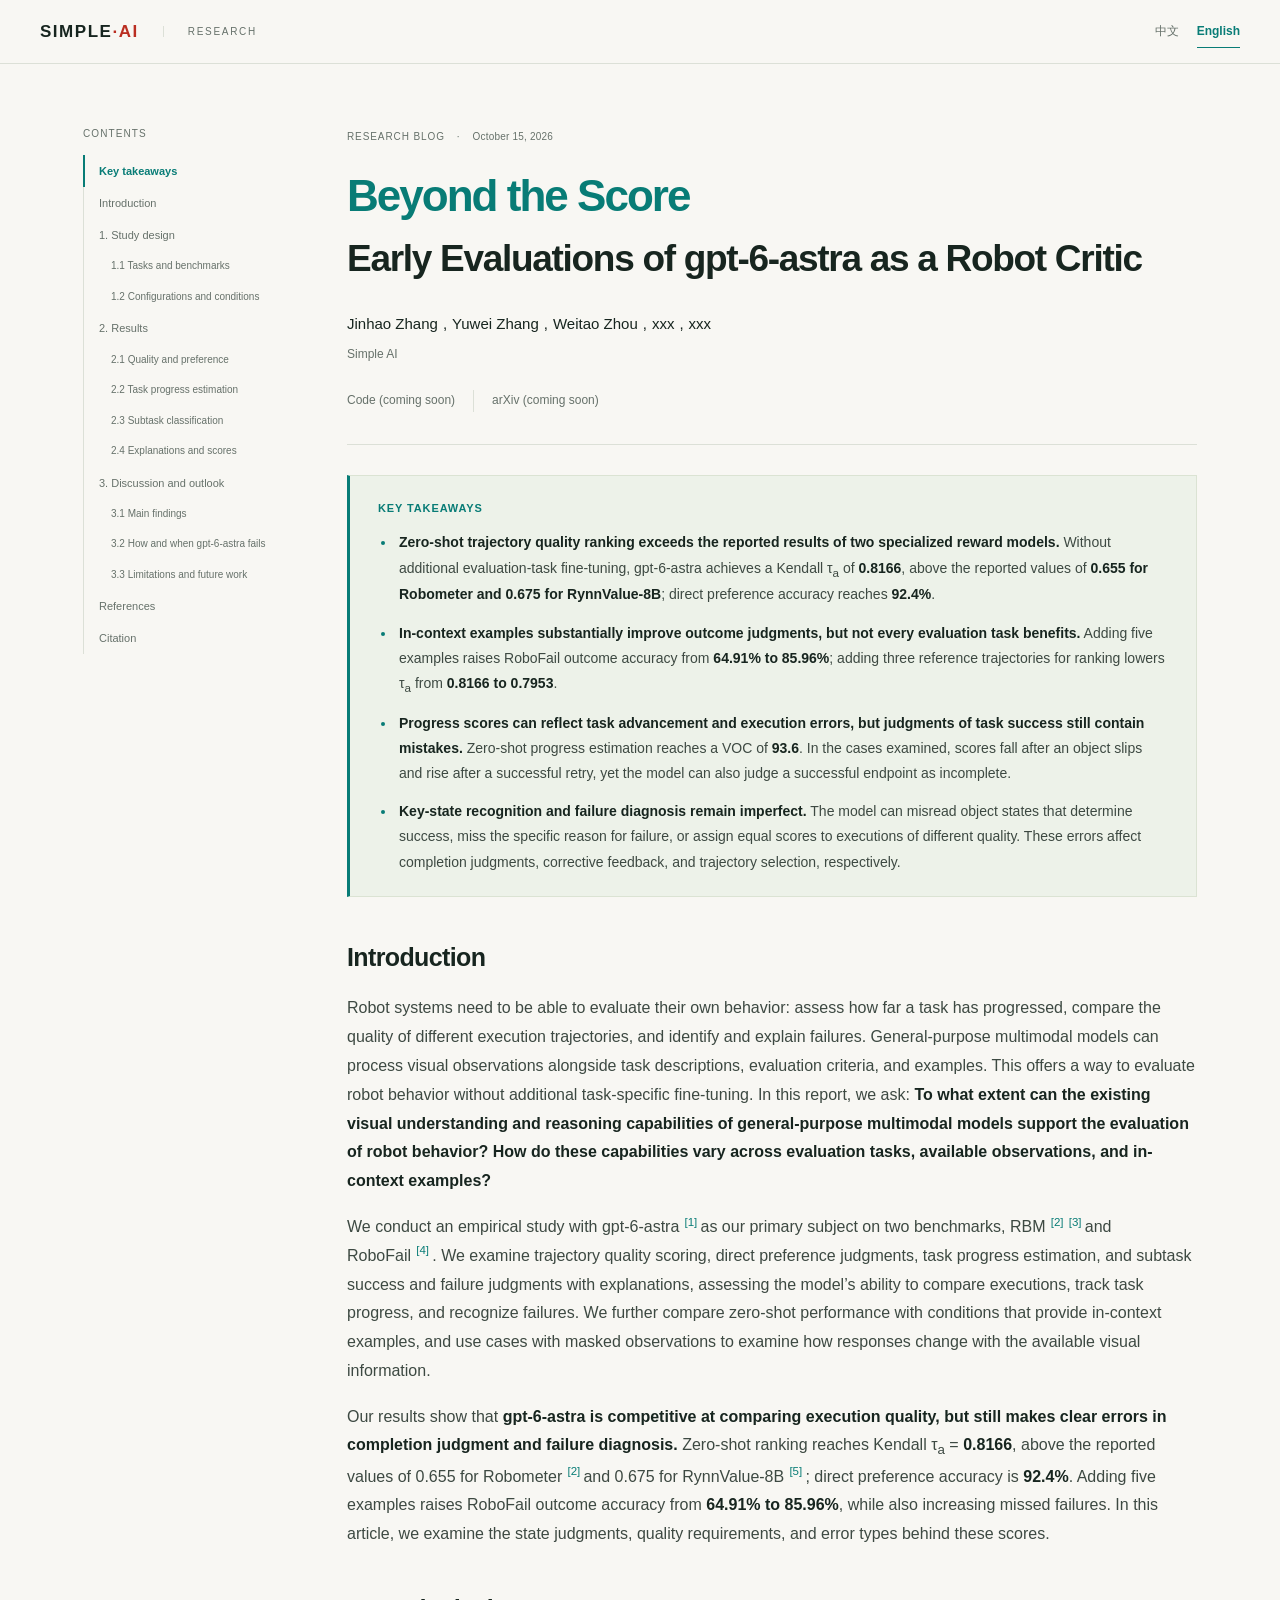
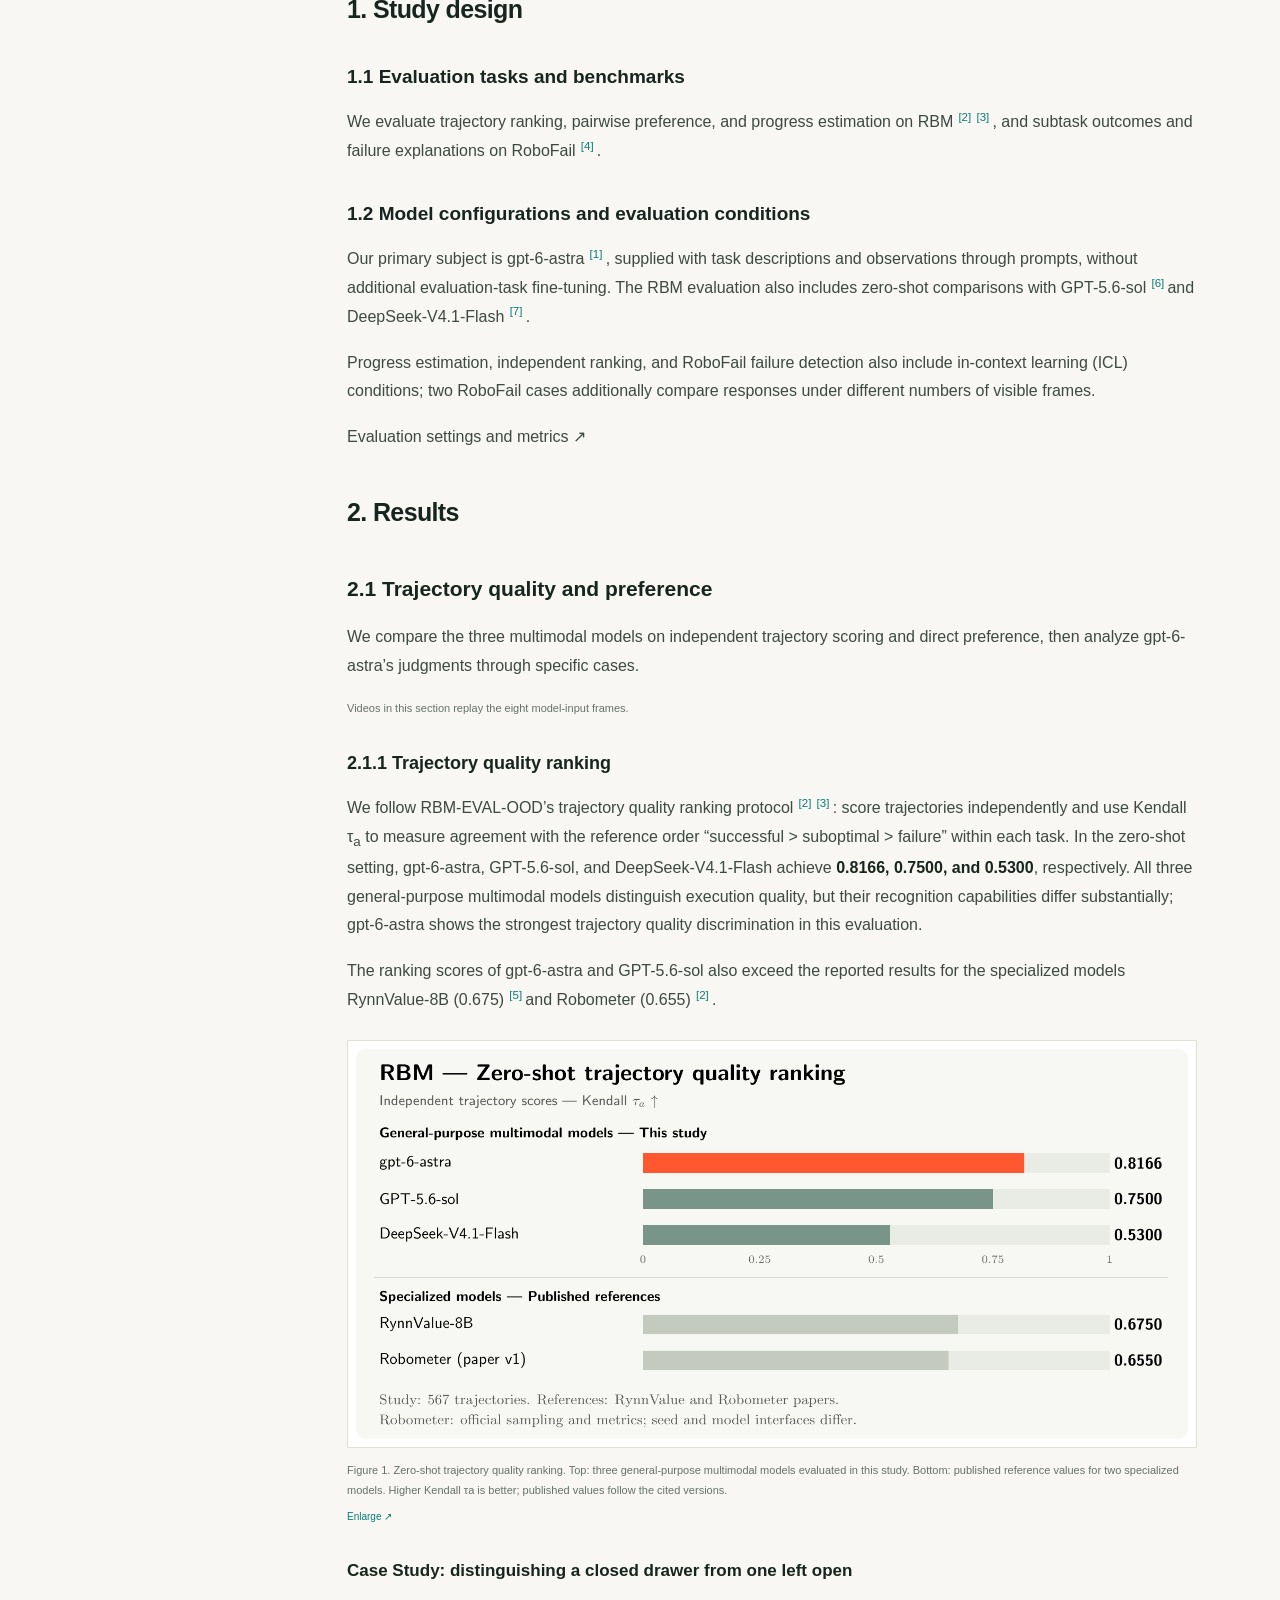
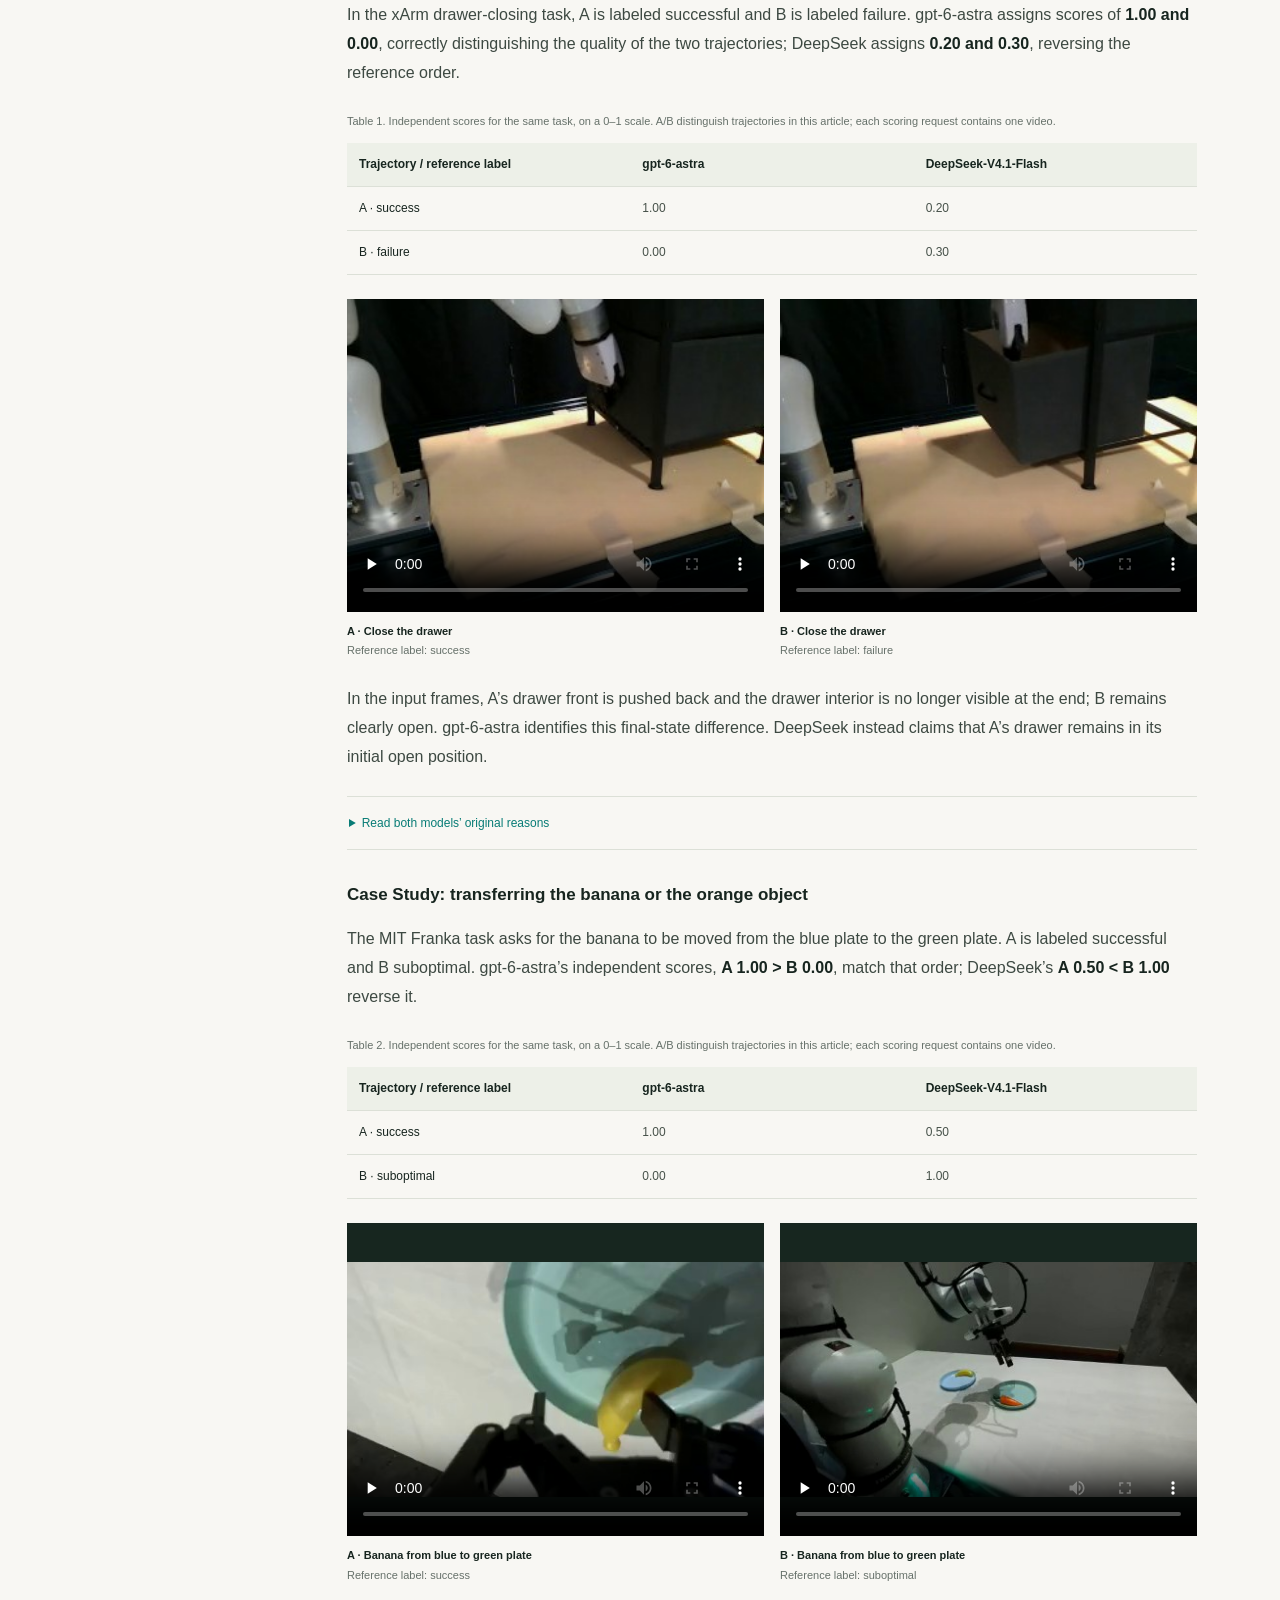
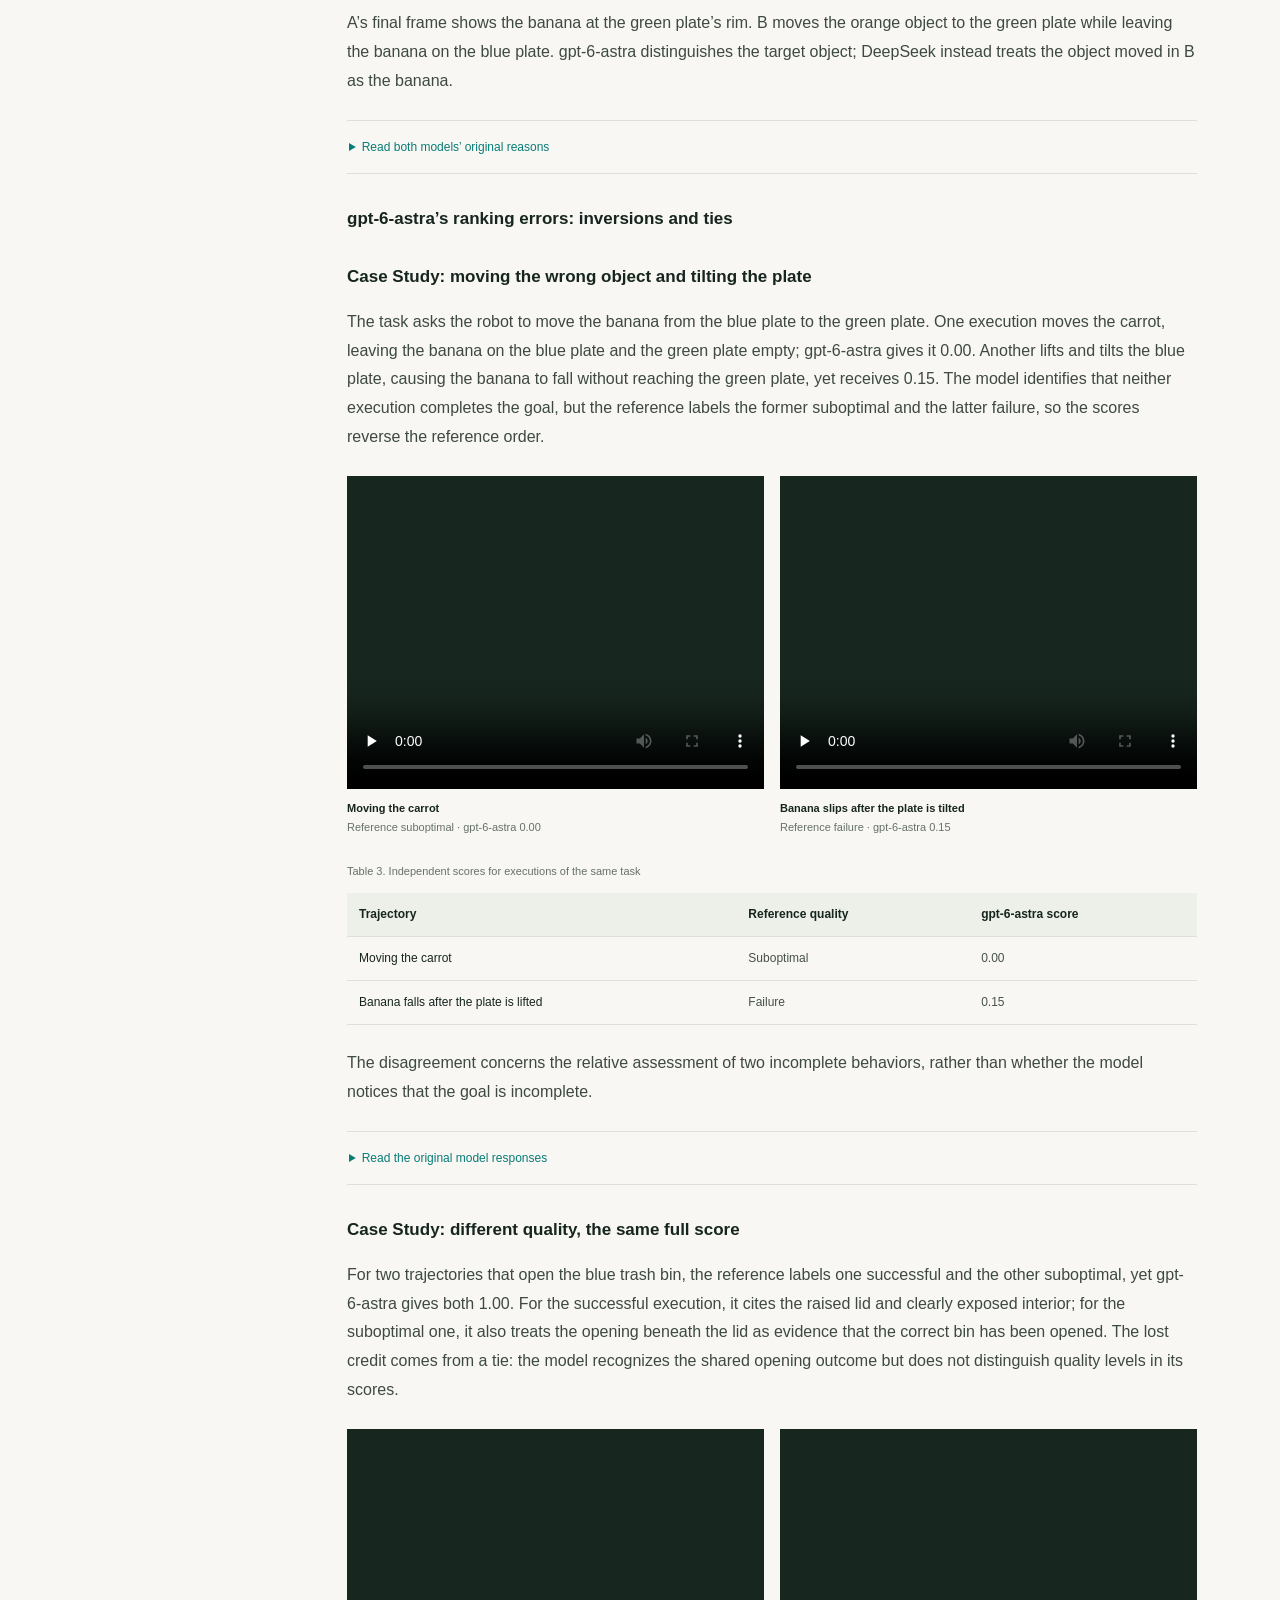
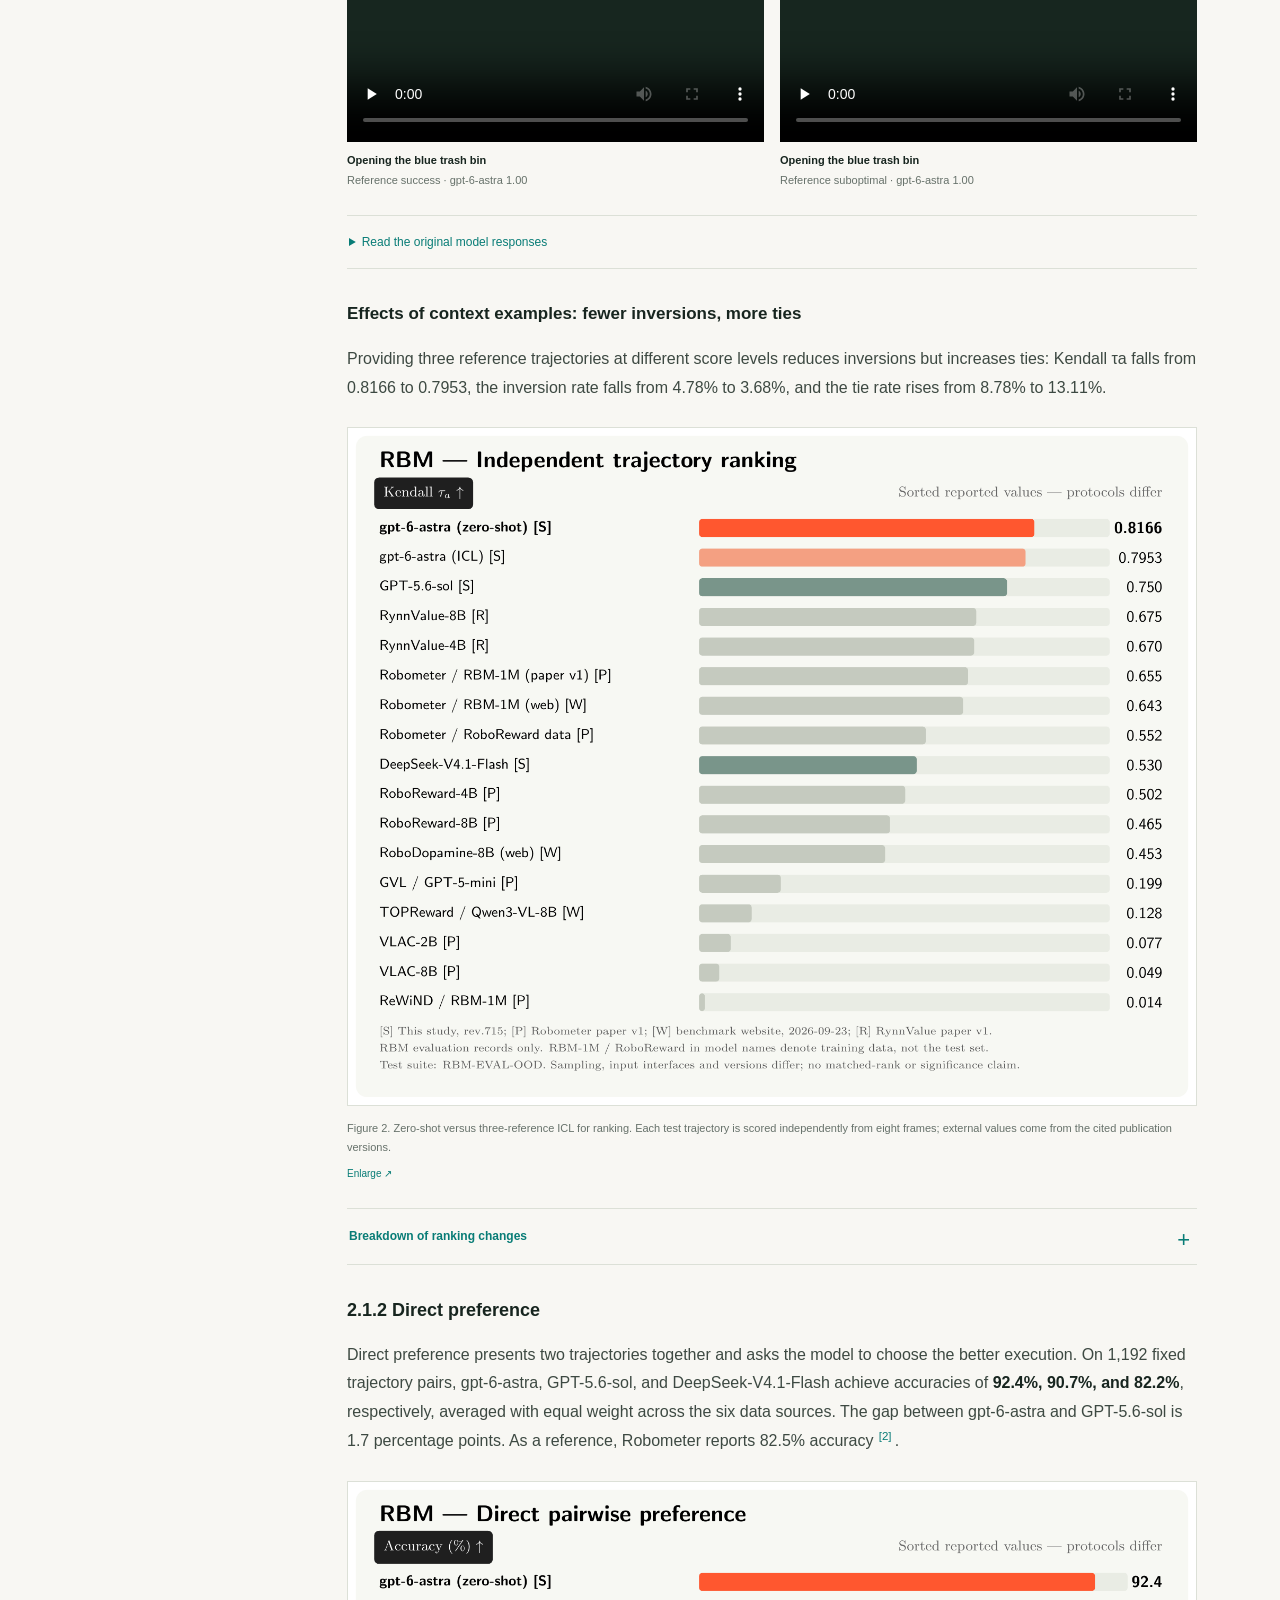
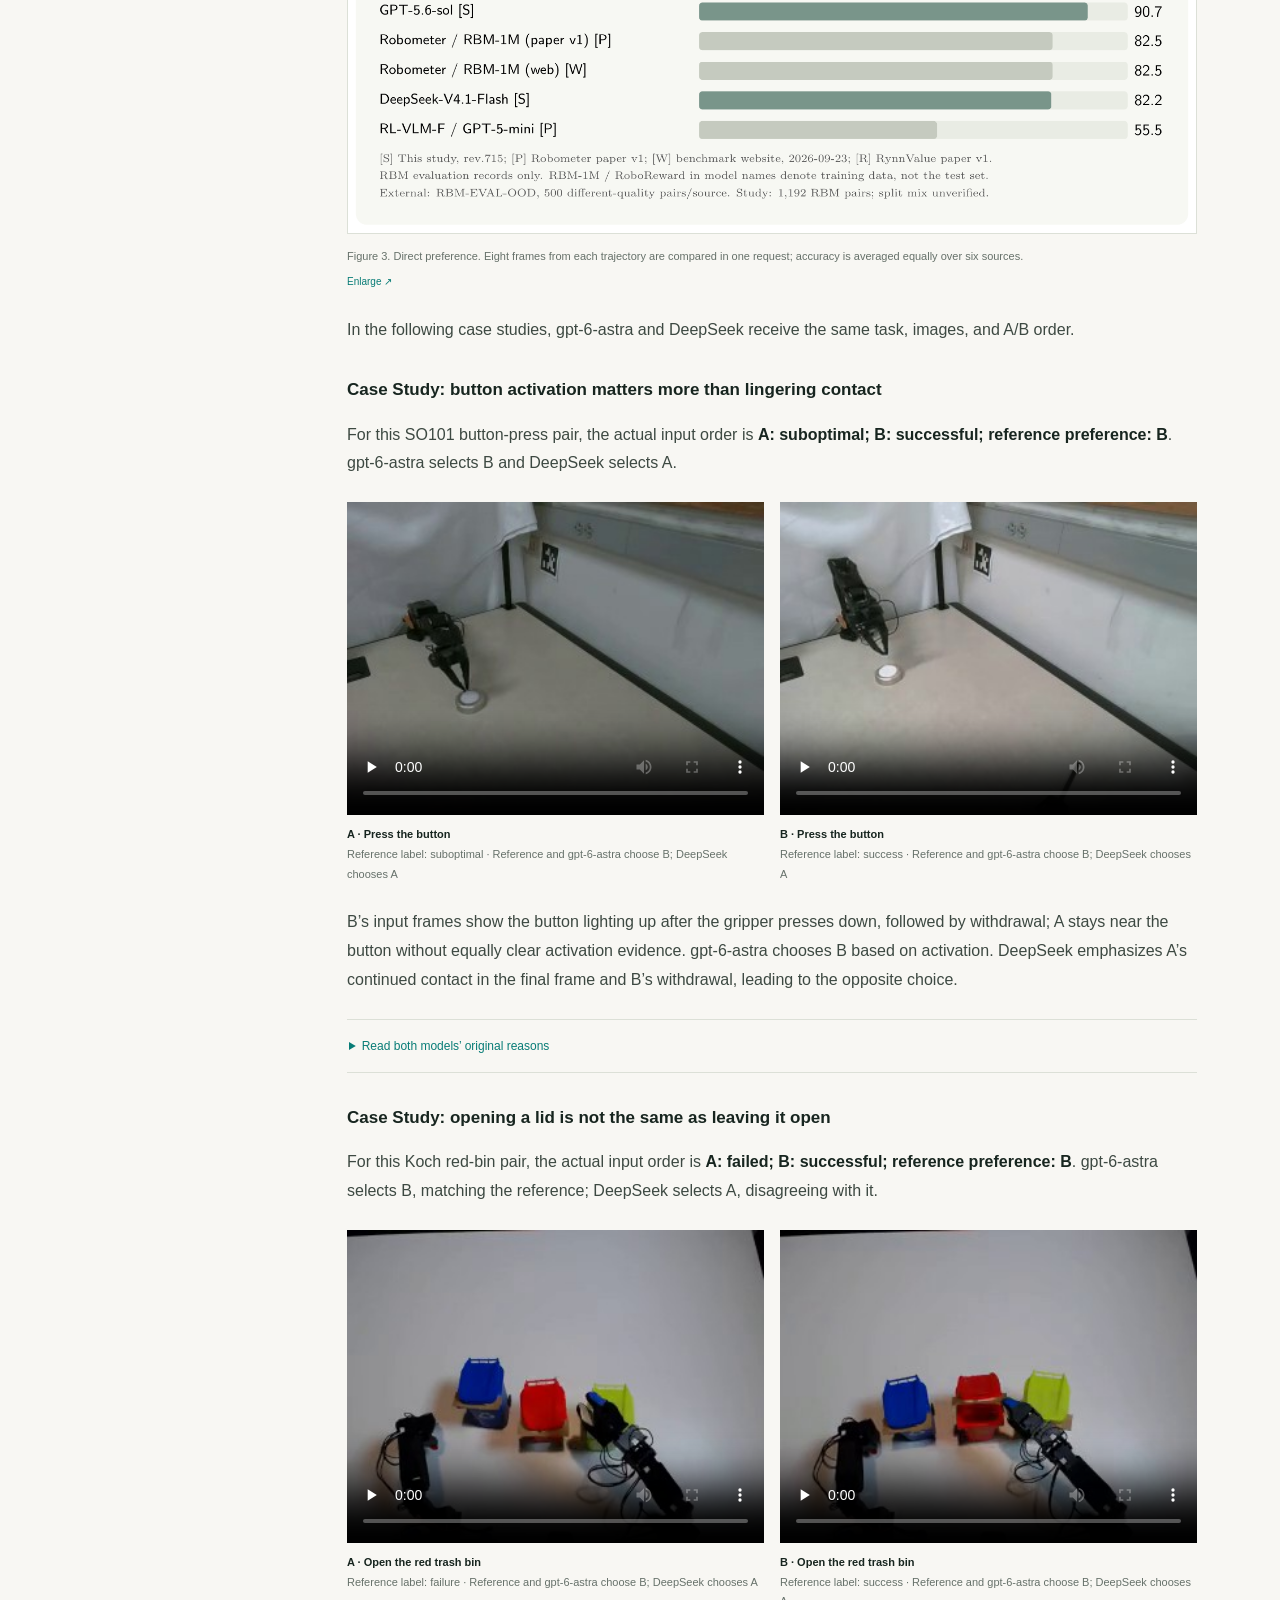
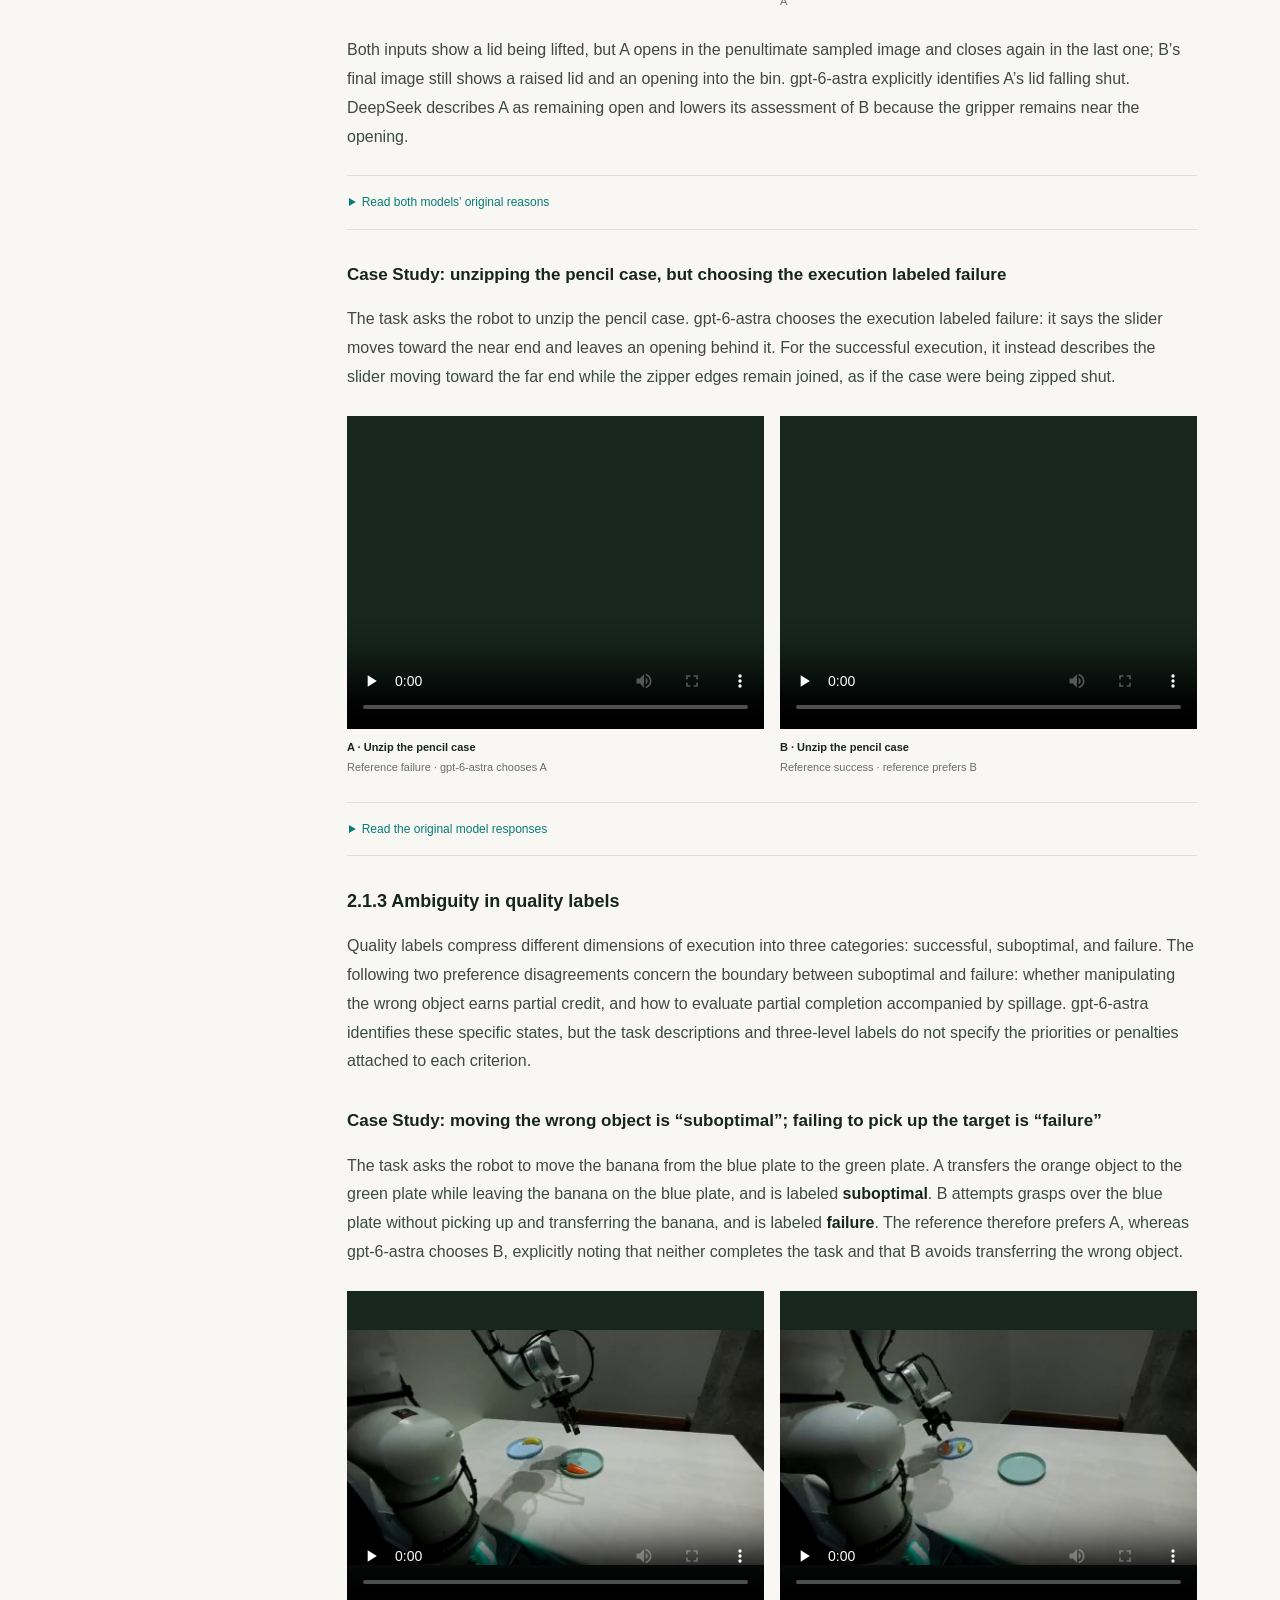
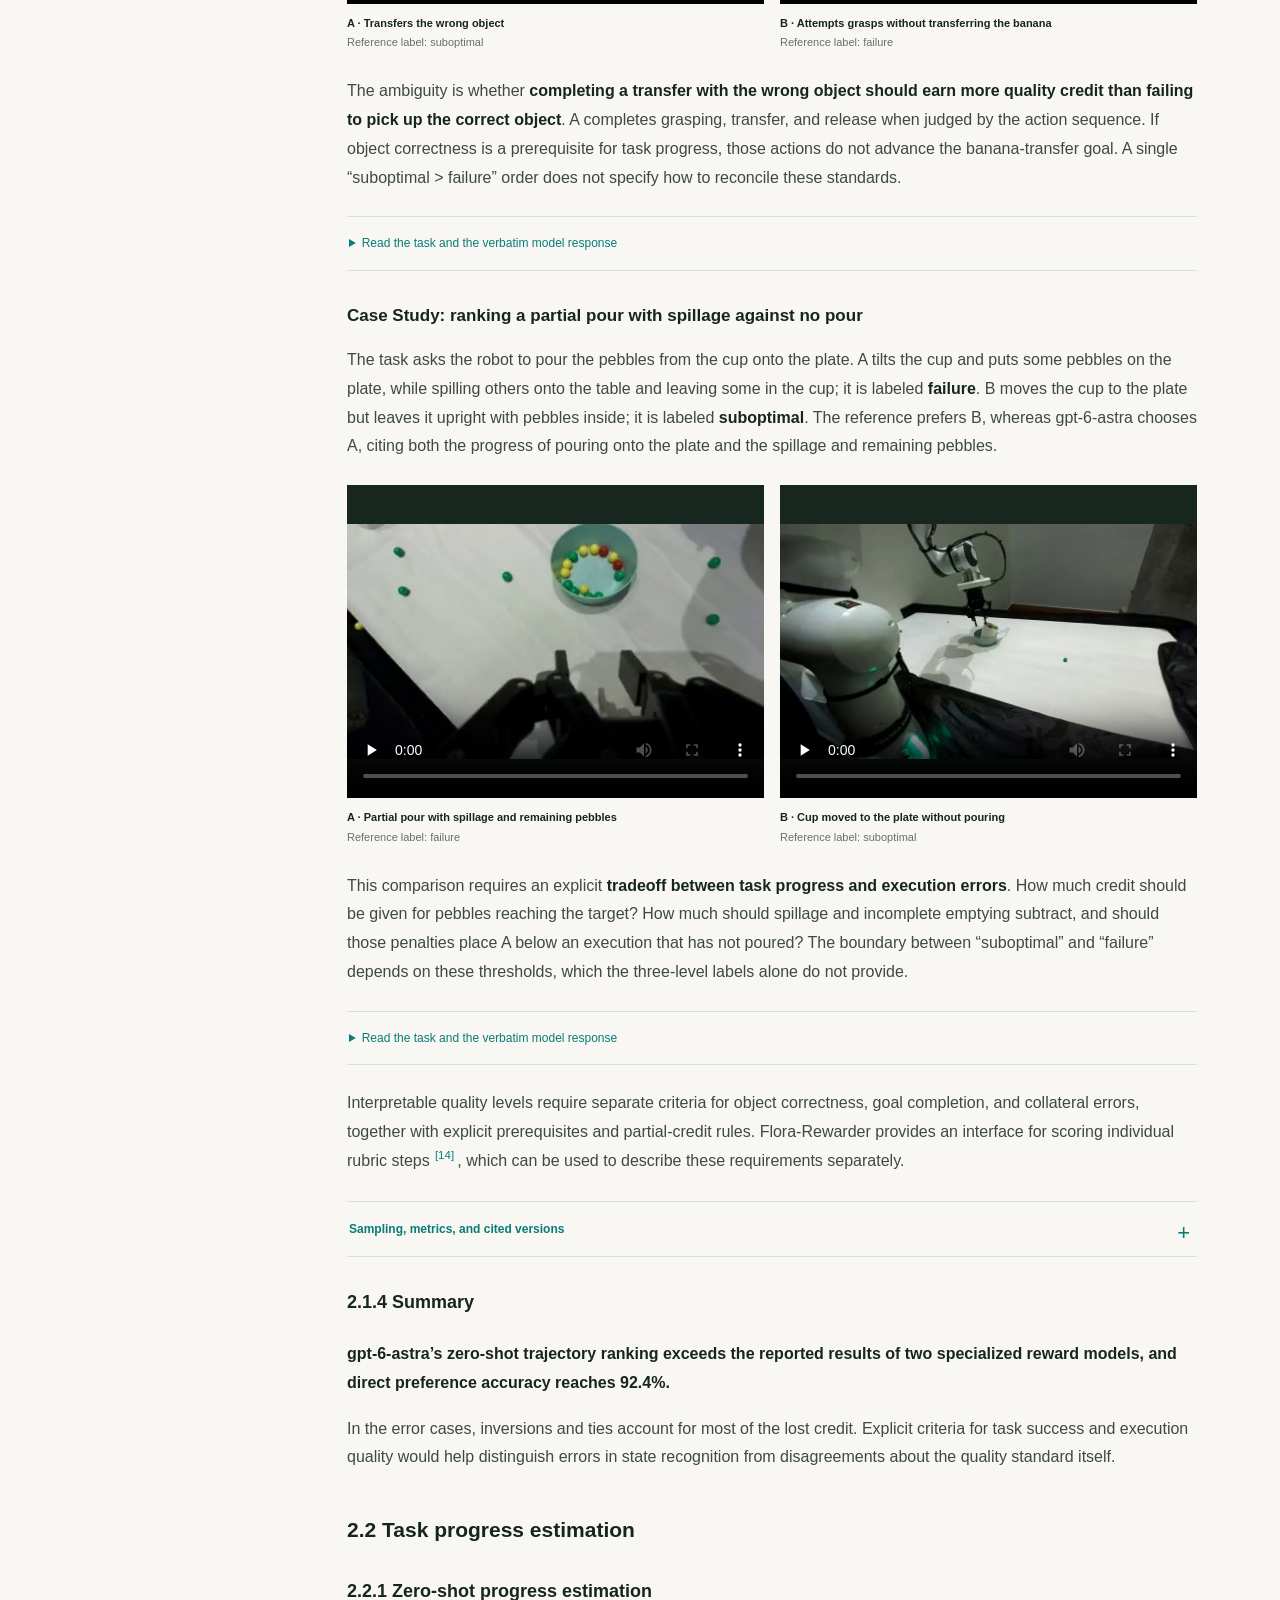
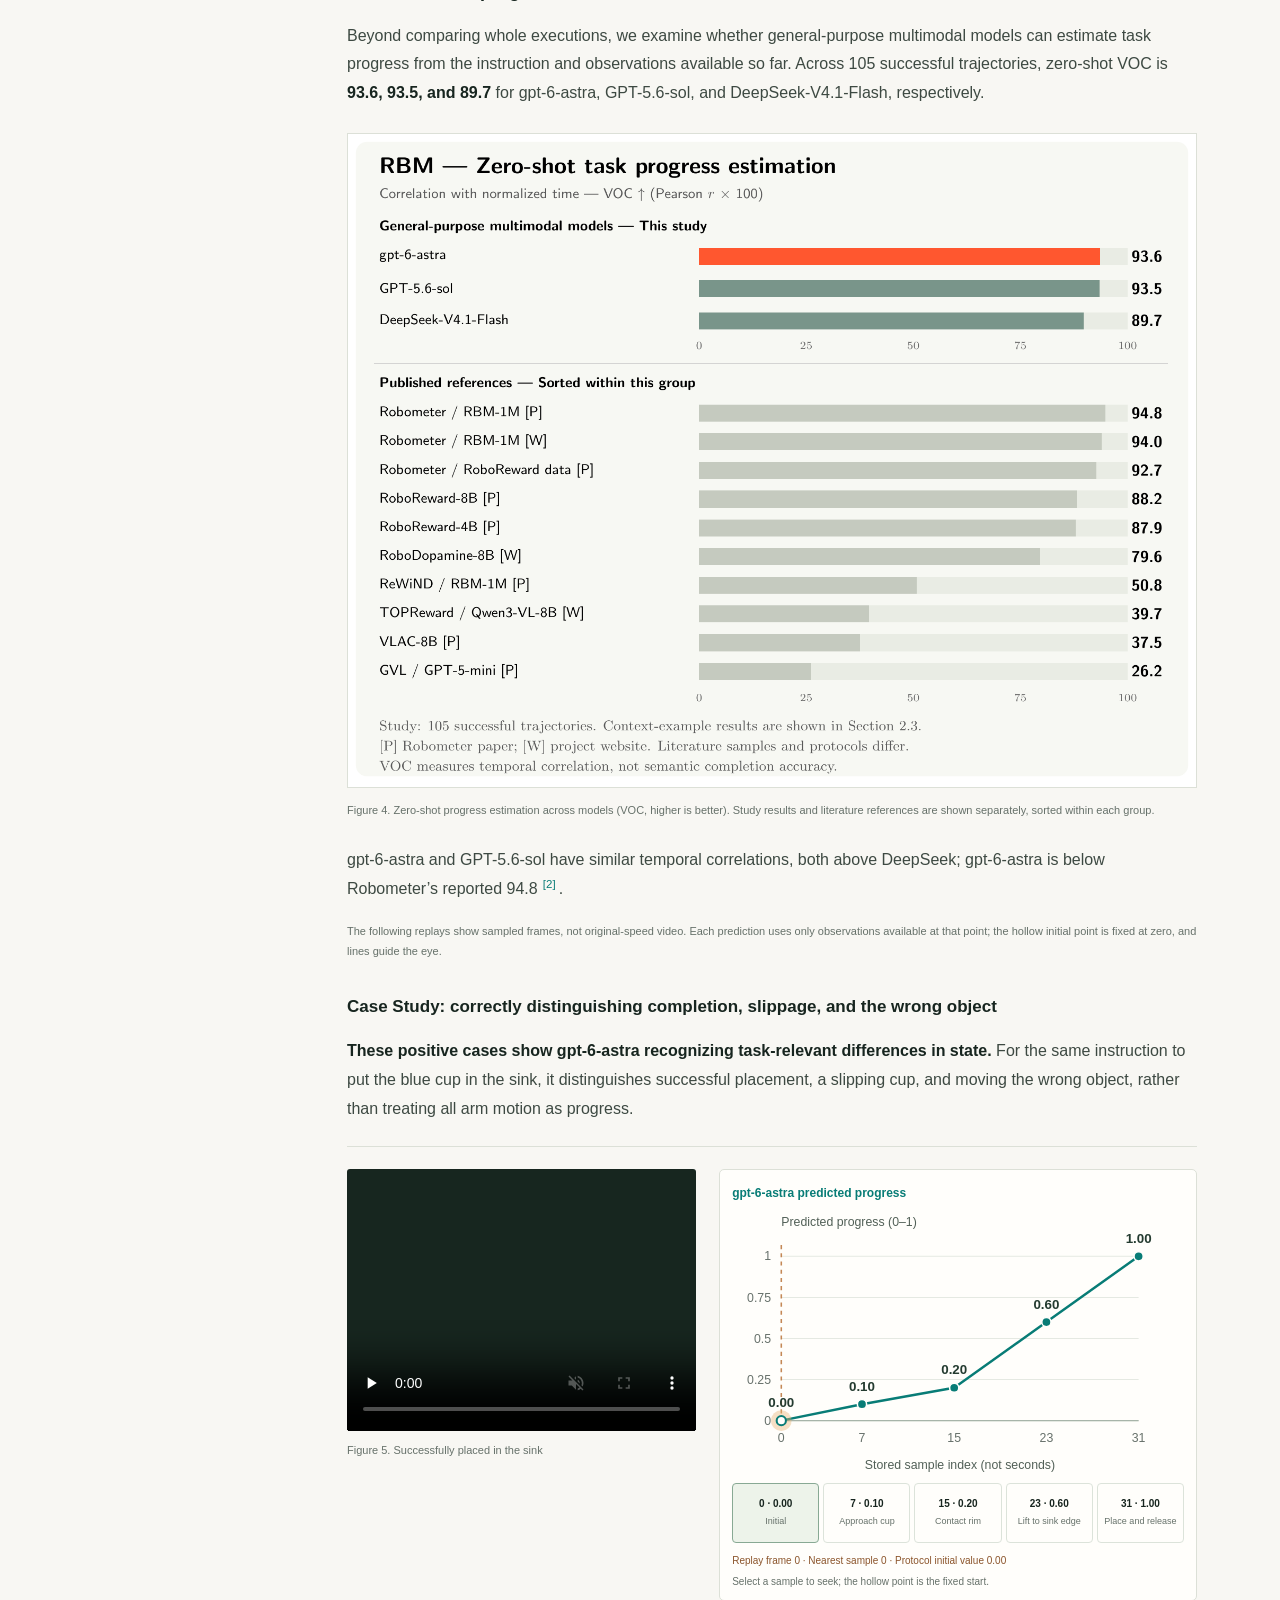
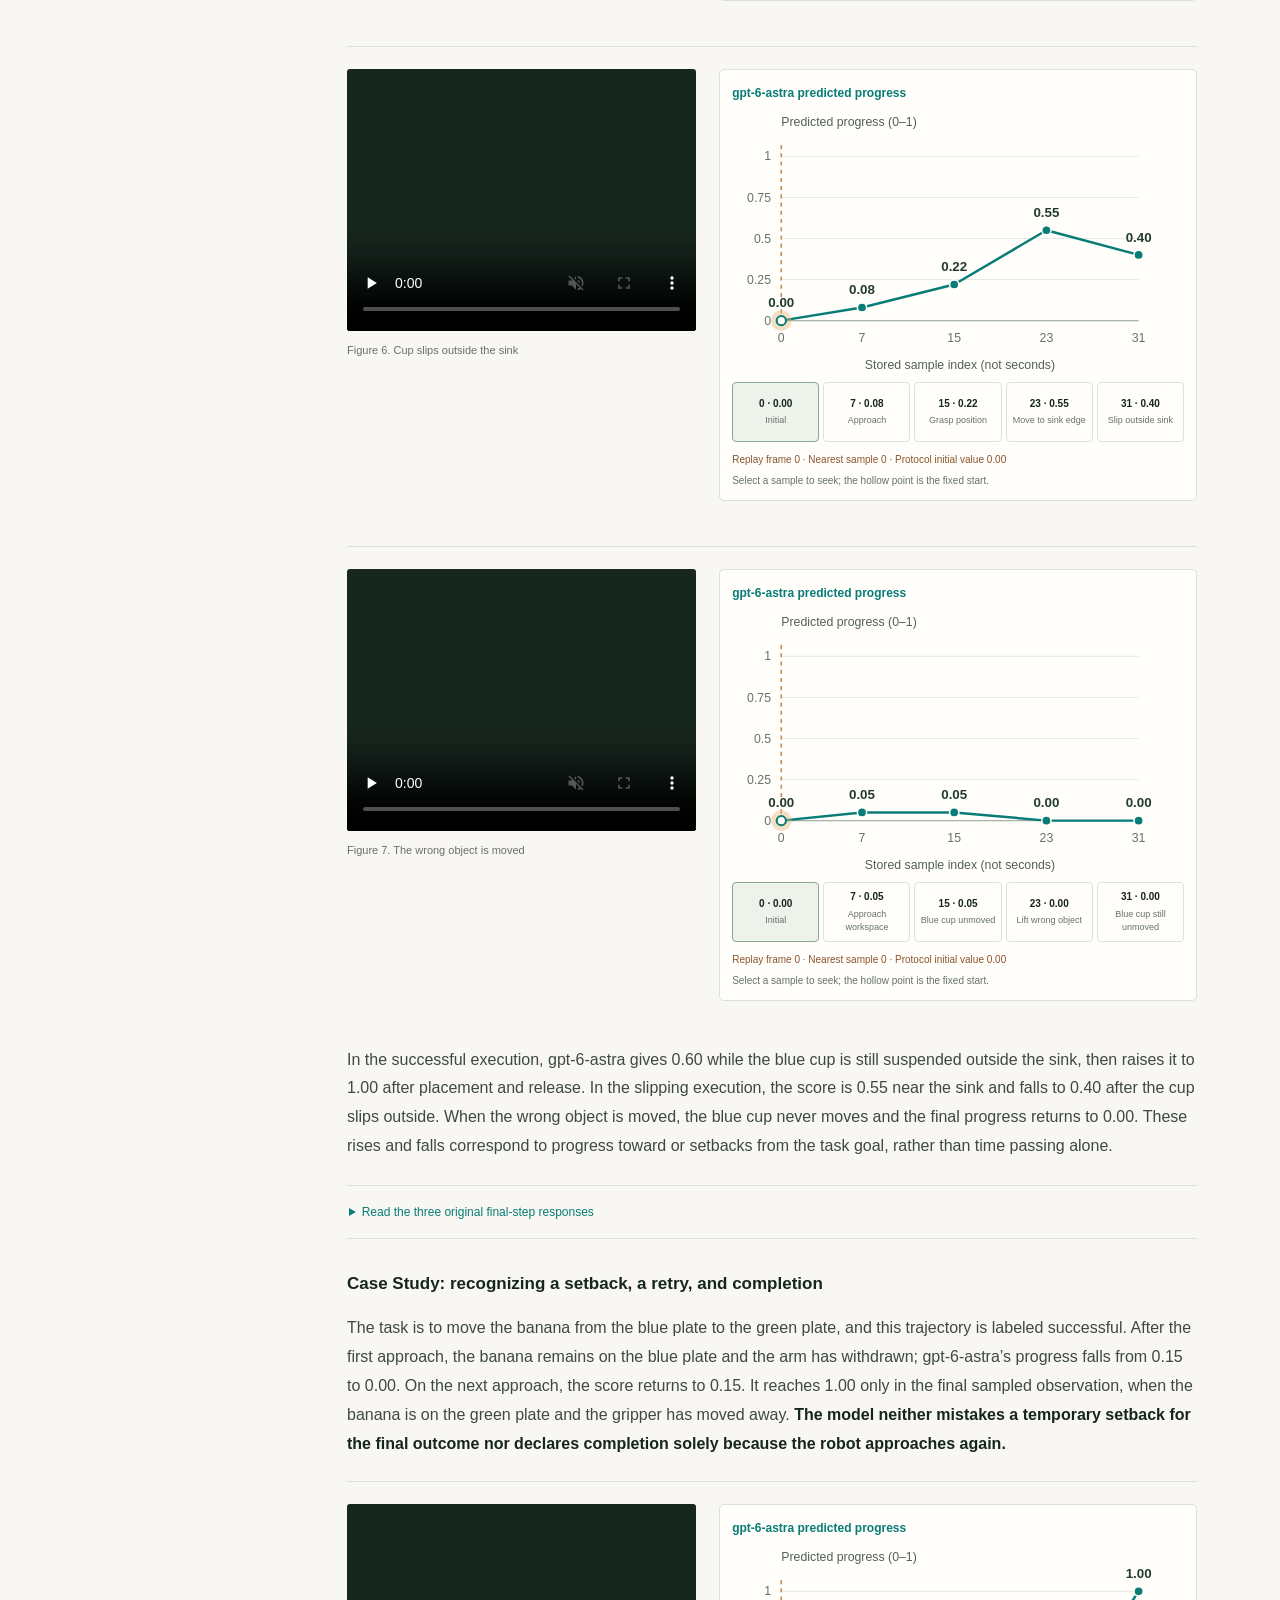
==== commit 693b1488: "Clarify ranking findings and restore quality summary" ====
--- a/en.html
+++ b/en.html
@@ -82,13 +82,13 @@
 <h2>Key takeaways</h2>
 <ul>
 <li>
-<strong>Without additional evaluation-task fine-tuning, gpt-6-astra is competitive with specialized reward models at comparing trajectory quality.</strong> Its zero-shot ranking Kendall τ<sub>a</sub> is <strong>0.8166</strong>, above the reported values of <strong>0.655 for Robometer and 0.675 for RynnValue-8B</strong>; direct preference accuracy reaches <strong>92.4%</strong>.</li>
+<strong>Zero-shot trajectory quality ranking exceeds the reported results of two specialized reward models.</strong> Without additional evaluation-task fine-tuning, gpt-6-astra achieves a Kendall τ<sub>a</sub> of <strong>0.8166</strong>, above the reported values of <strong>0.655 for Robometer and 0.675 for RynnValue-8B</strong>; direct preference accuracy reaches <strong>92.4%</strong>.</li>
 <li>
-<strong>In-context examples improve gpt-6-astra’s outcome judgments, but not every evaluation task benefits.</strong> Adding five examples raises RoboFail outcome accuracy from <strong>64.91% to 85.96%</strong>; adding three reference trajectories for ranking lowers τ<sub>a</sub> from <strong>0.8166 to 0.7953</strong>.</li>
+<strong>In-context examples substantially improve outcome judgments, but not every evaluation task benefits.</strong> Adding five examples raises RoboFail outcome accuracy from <strong>64.91% to 85.96%</strong>; adding three reference trajectories for ranking lowers τ<sub>a</sub> from <strong>0.8166 to 0.7953</strong>.</li>
 <li>
-<strong>gpt-6-astra’s progress scores can reflect task advancement and execution errors, but its judgments of task success still contain mistakes.</strong> Zero-shot progress estimation reaches a VOC of <strong>93.6</strong>. In the cases examined, scores fall after an object slips and rise after a successful retry, yet the model can also judge a successful endpoint as incomplete.</li>
+<strong>Progress scores can reflect task advancement and execution errors, but judgments of task success still contain mistakes.</strong> Zero-shot progress estimation reaches a VOC of <strong>93.6</strong>. In the cases examined, scores fall after an object slips and rise after a successful retry, yet the model can also judge a successful endpoint as incomplete.</li>
 <li>
-<strong>gpt-6-astra’s judgments of key states and failure causes remain imperfect.</strong> It can misread object states that determine success, miss the specific reason for failure, or assign equal scores to executions of different quality. These errors affect completion judgments, corrective feedback, and trajectory selection, respectively.</li>
+<strong>Key-state recognition and failure diagnosis remain imperfect.</strong> The model can misread object states that determine success, miss the specific reason for failure, or assign equal scores to executions of different quality. These errors affect completion judgments, corrective feedback, and trajectory selection, respectively.</li>
 </ul>
 </section>
 <section id="overview" class="" data-toc>
@@ -439,7 +439,7 @@
 </figure>
 </details>
 <h4 id="preference-results" data-toc>2.1.2 Direct preference</h4>
-<p>Direct preference presents two trajectories together and asks the model to choose the better execution. On 1,192 fixed trajectory pairs, gpt-6-astra, GPT-5.6-sol, and DeepSeek-V4.1-Flash achieve accuracies of <strong>92.4%, 90.7%, and 82.2%</strong>, respectively. The gap between gpt-6-astra and GPT-5.6-sol is 1.7 percentage points. As a reference, Robometer reports 82.5% accuracy<sup class="citation">
+<p>Direct preference presents two trajectories together and asks the model to choose the better execution. On 1,192 fixed trajectory pairs, gpt-6-astra, GPT-5.6-sol, and DeepSeek-V4.1-Flash achieve accuracies of <strong>92.4%, 90.7%, and 82.2%</strong>, respectively, averaged with equal weight across the six data sources. The gap between gpt-6-astra and GPT-5.6-sol is 1.7 percentage points. As a reference, Robometer reports 82.5% accuracy<sup class="citation">
 <a href="#ref-robometer" aria-label="Robometer">[2]</a>
 </sup>.</p>
 <figure class="figure">
@@ -635,6 +635,9 @@
 </details>
 <h4 id="quality-results-summary" data-toc>2.1.4 Summary</h4>
 <div class="section-summary" id="literature">
+<p>
+<strong>gpt-6-astra’s zero-shot trajectory ranking exceeds the reported results of two specialized reward models, and direct preference accuracy reaches 92.4%.</strong>
+</p>
 <p>In the error cases, inversions and ties account for most of the lost credit. Explicit criteria for task success and execution quality would help distinguish errors in state recognition from disagreements about the quality standard itself.</p>
 </div>
 </section>
